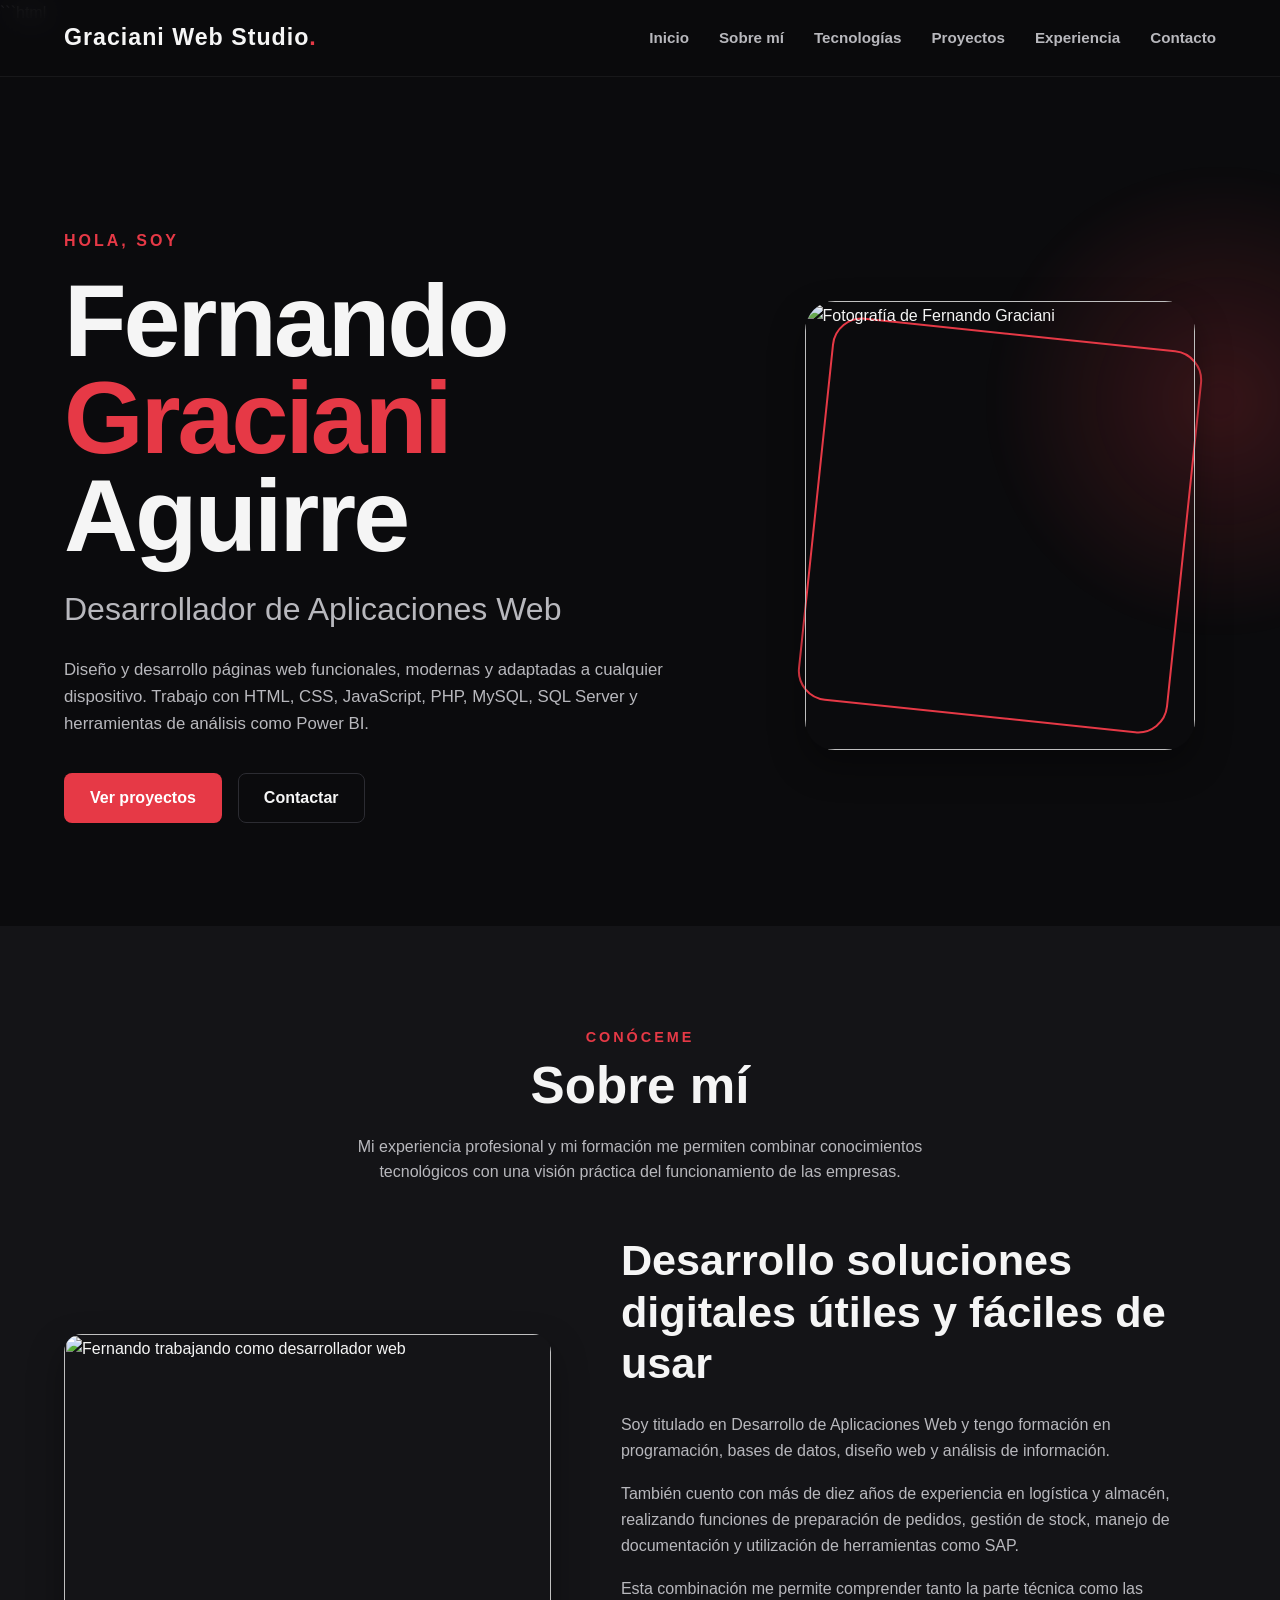
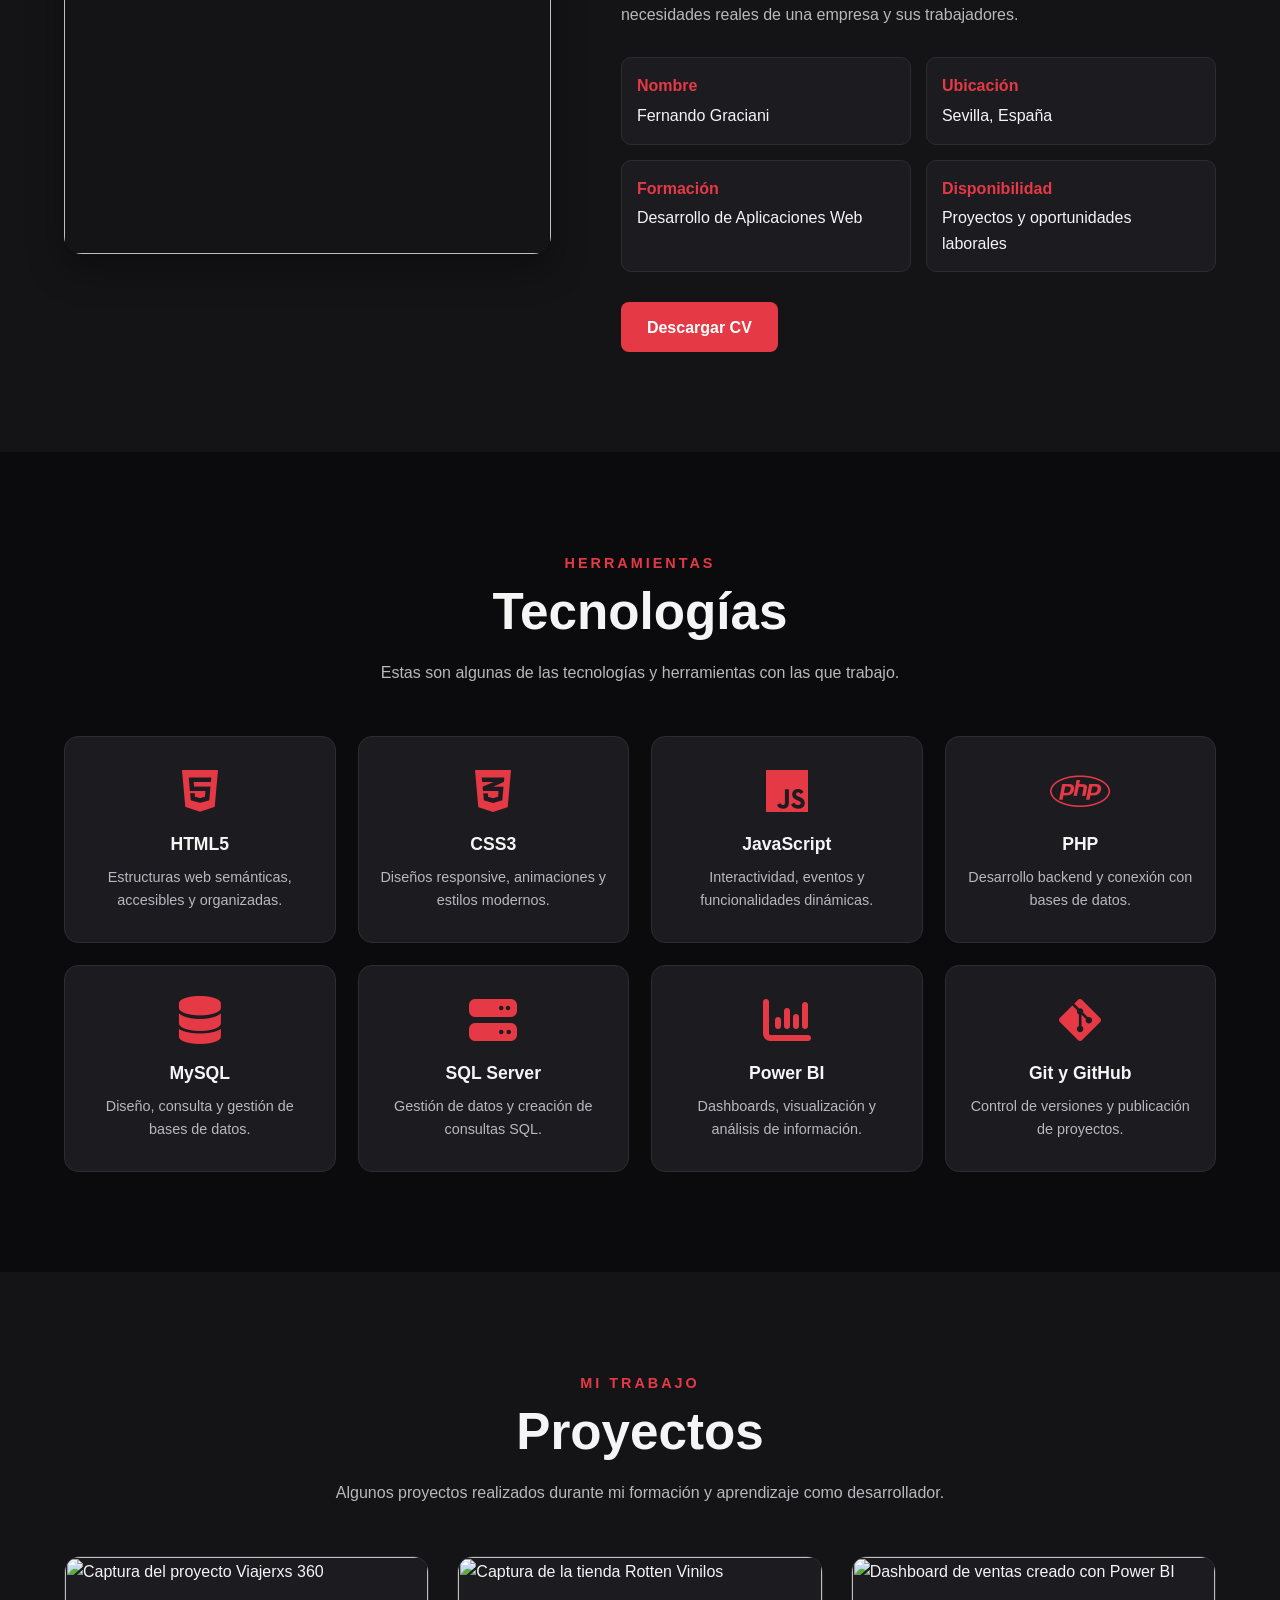
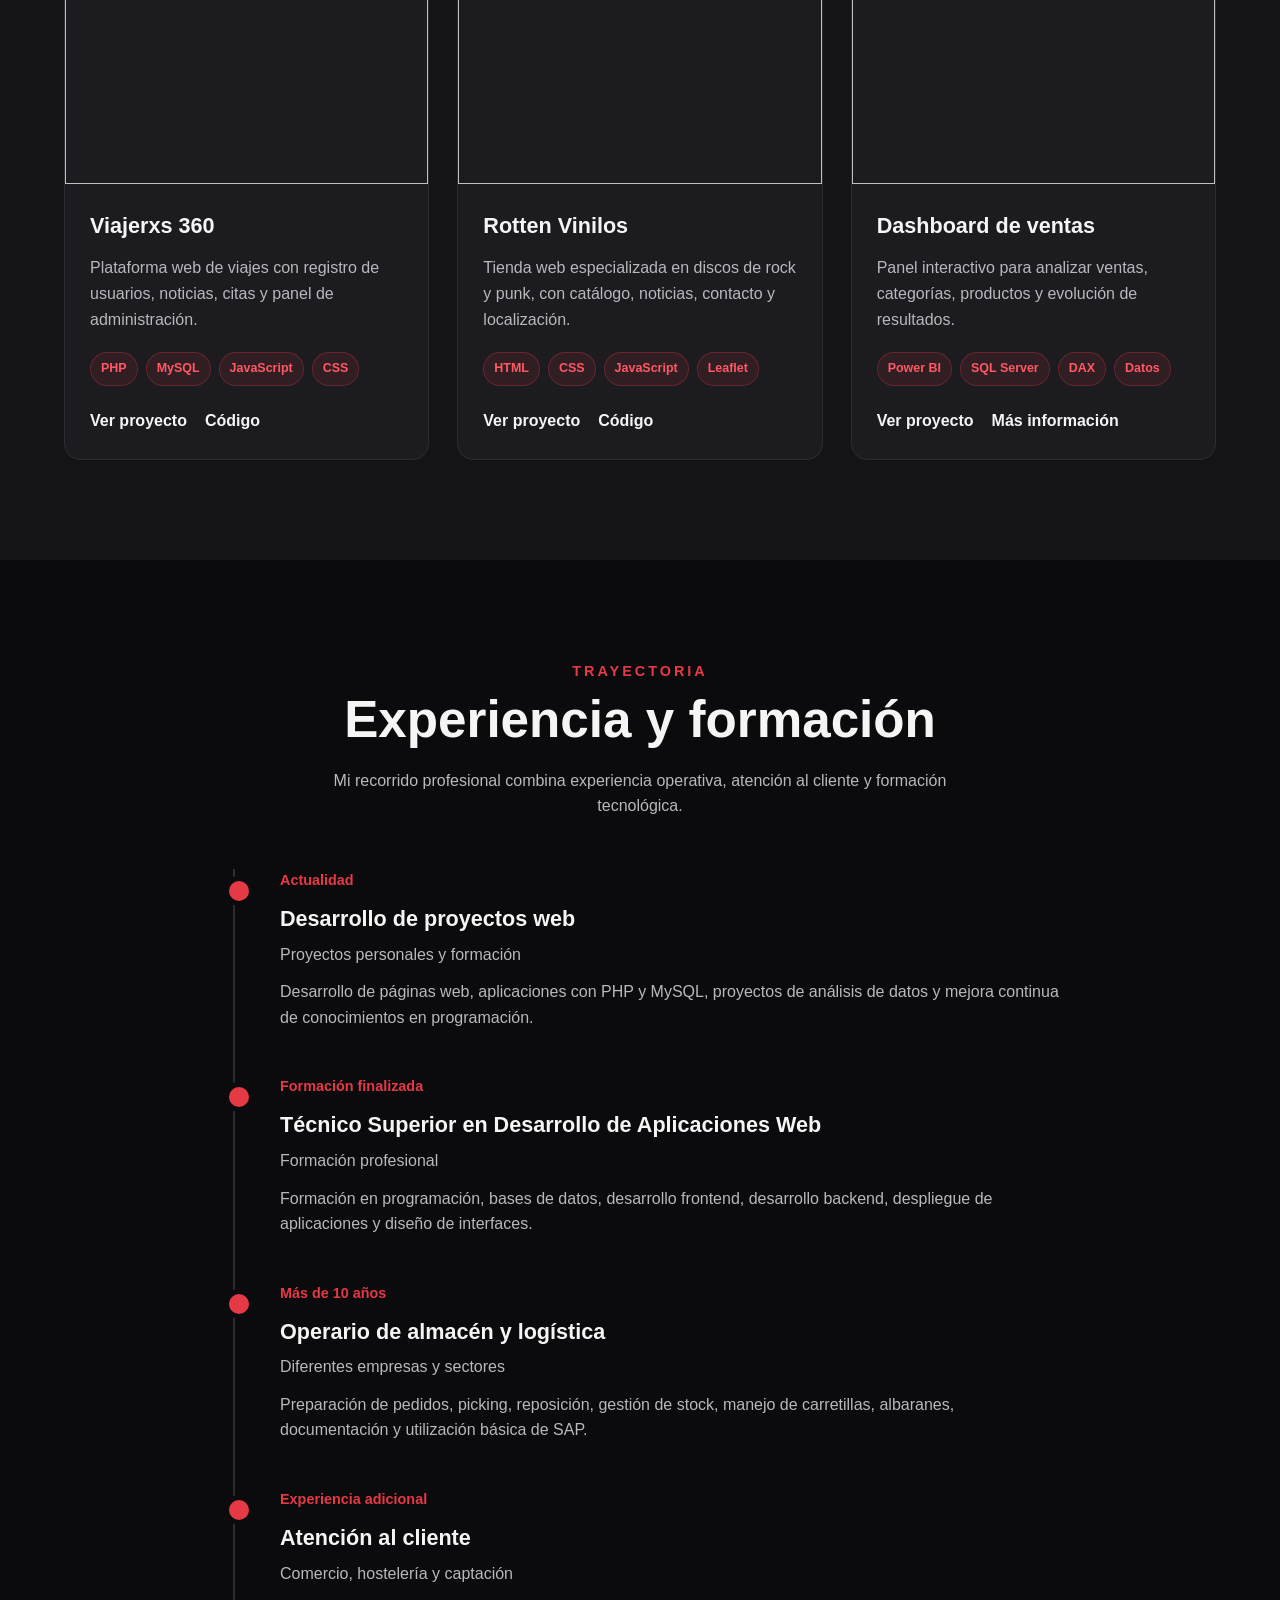
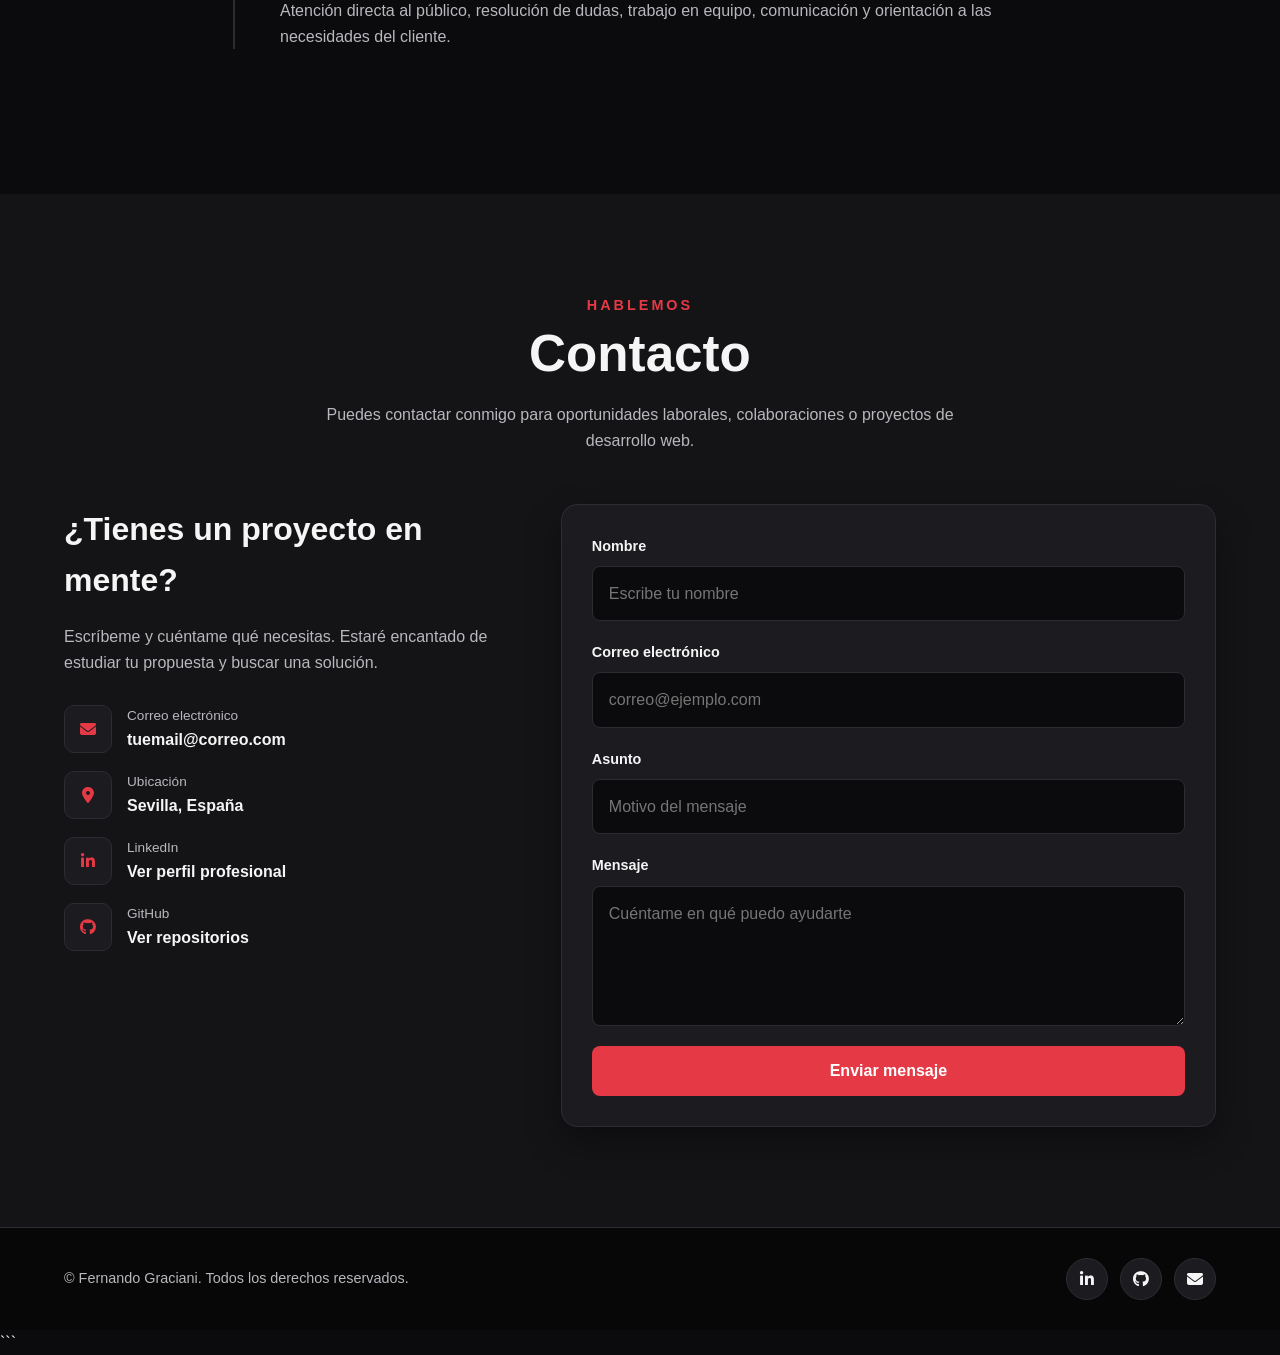
==== index.html @ 48acd0e7 "Primera versión de mi portfolio" ====
```html
<!DOCTYPE html>
<html lang="es">
<head>
    <meta charset="UTF-8">

    <meta
        name="viewport"
        content="width=device-width, initial-scale=1.0"
    >

    <meta
        name="description"
        content="Portfolio personal de Fernando Graciani, desarrollador de aplicaciones web."
    >

    <title>Fernando Graciani Aguirre | Desarrollador Web</title>

    <!-- Archivo CSS principal -->
    <link rel="stylesheet" href="css/estilos.css">
    <script src="js/main.js"></script>

    <!-- Iconos de Font Awesome -->
    <link
        rel="stylesheet"
        href="https://cdnjs.cloudflare.com/ajax/libs/font-awesome/6.5.2/css/all.min.css"
    >
</head>

<body>

    <!-- =========================
         CABECERA Y NAVEGACIÓN
    ========================== -->

    <header class="cabecera">
        <div class="contenedor navegacion">

            <a href="#inicio" class="logo">
                Graciani Web Studio<span>.</span>
            </a>

            <button
                class="boton-menu"
                id="boton-menu"
                type="button"
                aria-label="Abrir menú de navegación"
                aria-expanded="false"
            >
                <span></span>
                <span></span>
                <span></span>
            </button>

            <nav>
                <ul class="menu" id="menu">
                    <li>
                        <a href="#inicio">Inicio</a>
                    </li>

                    <li>
                        <a href="#sobre-mi">Sobre mí</a>
                    </li>

                    <li>
                        <a href="#tecnologias">Tecnologías</a>
                    </li>

                    <li>
                        <a href="#proyectos">Proyectos</a>
                    </li>

                    <li>
                        <a href="#experiencia">Experiencia</a>
                    </li>

                    <li>
                        <a href="#contacto">Contacto</a>
                    </li>
                </ul>
            </nav>

        </div>
    </header>


    <main>

        <!-- =========================
             SECCIÓN DE INICIO
        ========================== -->

        <section class="inicio" id="inicio">
            <div class="contenedor inicio-contenido">

                <div class="inicio-texto">

                    <span class="saludo">
                        Hola, soy
                    </span>

                    <h1>
                        Fernando
                        <span>Graciani</span>
                        Aguirre
                    </h1>

                    <h2>
                        Desarrollador de Aplicaciones Web
                    </h2>

                    <p>
                        Diseño y desarrollo páginas web funcionales,
                        modernas y adaptadas a cualquier dispositivo.
                        Trabajo con HTML, CSS, JavaScript, PHP, MySQL,
                        SQL Server y herramientas de análisis como Power BI.
                    </p>

                    <div class="botones-inicio">

                        <a
                            href="#proyectos"
                            class="boton boton-principal"
                        >
                            Ver proyectos
                        </a>

                        <a
                            href="#contacto"
                            class="boton boton-secundario"
                        >
                            Contactar
                        </a>

                    </div>
                </div>

                <div class="inicio-imagen">
                    <img
                        src="imagenes/fernando.jpg"
                        alt="Fotografía de Fernando Graciani"
                    >
                </div>

            </div>
        </section>


        <!-- =========================
             SECCIÓN SOBRE MÍ
        ========================== -->

        <section class="sobre-mi seccion" id="sobre-mi">
            <div class="contenedor">

                <div class="titulo-seccion">
                    <span>Conóceme</span>

                    <h2>Sobre mí</h2>

                    <p>
                        Mi experiencia profesional y mi formación me permiten
                        combinar conocimientos tecnológicos con una visión
                        práctica del funcionamiento de las empresas.
                    </p>
                </div>

                <div class="sobre-mi-contenido">

                    <div class="sobre-mi-imagen">
                        <img
                            src="imagenes/sobre-mi.jpg"
                            alt="Fernando trabajando como desarrollador web"
                        >
                    </div>

                    <div class="sobre-mi-texto">

                        <h3>
                            Desarrollo soluciones digitales útiles y fáciles de usar
                        </h3>

                        <p>
                            Soy titulado en Desarrollo de Aplicaciones Web y
                            tengo formación en programación, bases de datos,
                            diseño web y análisis de información.
                        </p>

                        <p>
                            También cuento con más de diez años de experiencia
                            en logística y almacén, realizando funciones de
                            preparación de pedidos, gestión de stock, manejo
                            de documentación y utilización de herramientas
                            como SAP.
                        </p>

                        <p>
                            Esta combinación me permite comprender tanto la
                            parte técnica como las necesidades reales de una
                            empresa y sus trabajadores.
                        </p>

                        <div class="datos-personales">

                            <div class="dato">
                                <strong>Nombre</strong>
                                <span>Fernando Graciani</span>
                            </div>

                            <div class="dato">
                                <strong>Ubicación</strong>
                                <span>Sevilla, España</span>
                            </div>

                            <div class="dato">
                                <strong>Formación</strong>
                                <span>Desarrollo de Aplicaciones Web</span>
                            </div>

                            <div class="dato">
                                <strong>Disponibilidad</strong>
                                <span>Proyectos y oportunidades laborales</span>
                            </div>

                        </div>

                        <a
                            href="documentos/cv-fernando.pdf"
                            class="boton boton-principal"
                            download
                        >
                            Descargar CV
                        </a>

                    </div>
                </div>

            </div>
        </section>


        <!-- =========================
             SECCIÓN TECNOLOGÍAS
        ========================== -->

        <section class="seccion" id="tecnologias">
            <div class="contenedor">

                <div class="titulo-seccion">
                    <span>Herramientas</span>

                    <h2>Tecnologías</h2>

                    <p>
                        Estas son algunas de las tecnologías y herramientas
                        con las que trabajo.
                    </p>
                </div>

                <div class="tecnologias-grid">

                    <article class="tecnologia">
                        <i class="fa-brands fa-html5"></i>

                        <h3>HTML5</h3>

                        <p>
                            Estructuras web semánticas, accesibles y organizadas.
                        </p>
                    </article>

                    <article class="tecnologia">
                        <i class="fa-brands fa-css3-alt"></i>

                        <h3>CSS3</h3>

                        <p>
                            Diseños responsive, animaciones y estilos modernos.
                        </p>
                    </article>

                    <article class="tecnologia">
                        <i class="fa-brands fa-js"></i>

                        <h3>JavaScript</h3>

                        <p>
                            Interactividad, eventos y funcionalidades dinámicas.
                        </p>
                    </article>

                    <article class="tecnologia">
                        <i class="fa-brands fa-php"></i>

                        <h3>PHP</h3>

                        <p>
                            Desarrollo backend y conexión con bases de datos.
                        </p>
                    </article>

                    <article class="tecnologia">
                        <i class="fa-solid fa-database"></i>

                        <h3>MySQL</h3>

                        <p>
                            Diseño, consulta y gestión de bases de datos.
                        </p>
                    </article>

                    <article class="tecnologia">
                        <i class="fa-solid fa-server"></i>

                        <h3>SQL Server</h3>

                        <p>
                            Gestión de datos y creación de consultas SQL.
                        </p>
                    </article>

                    <article class="tecnologia">
                        <i class="fa-solid fa-chart-column"></i>

                        <h3>Power BI</h3>

                        <p>
                            Dashboards, visualización y análisis de información.
                        </p>
                    </article>

                    <article class="tecnologia">
                        <i class="fa-brands fa-git-alt"></i>

                        <h3>Git y GitHub</h3>

                        <p>
                            Control de versiones y publicación de proyectos.
                        </p>
                    </article>

                </div>

            </div>
        </section>


        <!-- =========================
             SECCIÓN PROYECTOS
        ========================== -->

        <section class="proyectos seccion" id="proyectos">
            <div class="contenedor">

                <div class="titulo-seccion">
                    <span>Mi trabajo</span>

                    <h2>Proyectos</h2>

                    <p>
                        Algunos proyectos realizados durante mi formación
                        y aprendizaje como desarrollador.
                    </p>
                </div>

                <div class="proyectos-grid">

                    <!-- Proyecto 1 -->

                    <article class="proyecto">

                        <div class="proyecto-imagen">
                            <img
                                src="imagenes/viajerxs360.jpg"
                                alt="Captura del proyecto Viajerxs 360"
                            >
                        </div>

                        <div class="proyecto-contenido">

                            <h3>Viajerxs 360</h3>

                            <p>
                                Plataforma web de viajes con registro de usuarios,
                                noticias, citas y panel de administración.
                            </p>

                            <div class="etiquetas">
                                <span class="etiqueta">PHP</span>
                                <span class="etiqueta">MySQL</span>
                                <span class="etiqueta">JavaScript</span>
                                <span class="etiqueta">CSS</span>
                            </div>

                            <div class="enlaces-proyecto">

                                <a
                                    href="#"
                                    target="_blank"
                                    rel="noopener noreferrer"
                                >
                                    Ver proyecto
                                </a>

                                <a
                                    href="#"
                                    target="_blank"
                                    rel="noopener noreferrer"
                                >
                                    Código
                                </a>

                            </div>

                        </div>
                    </article>


                    <!-- Proyecto 2 -->

                    <article class="proyecto">

                        <div class="proyecto-imagen">
                            <img
                                src="imagenes/rotten-vinilos.jpg"
                                alt="Captura de la tienda Rotten Vinilos"
                            >
                        </div>

                        <div class="proyecto-contenido">

                            <h3>Rotten Vinilos</h3>

                            <p>
                                Tienda web especializada en discos de rock y punk,
                                con catálogo, noticias, contacto y localización.
                            </p>

                            <div class="etiquetas">
                                <span class="etiqueta">HTML</span>
                                <span class="etiqueta">CSS</span>
                                <span class="etiqueta">JavaScript</span>
                                <span class="etiqueta">Leaflet</span>
                            </div>

                            <div class="enlaces-proyecto">

                                <a
                                    href="#"
                                    target="_blank"
                                    rel="noopener noreferrer"
                                >
                                    Ver proyecto
                                </a>

                                <a
                                    href="#"
                                    target="_blank"
                                    rel="noopener noreferrer"
                                >
                                    Código
                                </a>

                            </div>

                        </div>
                    </article>


                    <!-- Proyecto 3 -->

                    <article class="proyecto">

                        <div class="proyecto-imagen">
                            <img
                                src="imagenes/dashboard-powerbi.jpg"
                                alt="Dashboard de ventas creado con Power BI"
                            >
                        </div>

                        <div class="proyecto-contenido">

                            <h3>Dashboard de ventas</h3>

                            <p>
                                Panel interactivo para analizar ventas,
                                categorías, productos y evolución de resultados.
                            </p>

                            <div class="etiquetas">
                                <span class="etiqueta">Power BI</span>
                                <span class="etiqueta">SQL Server</span>
                                <span class="etiqueta">DAX</span>
                                <span class="etiqueta">Datos</span>
                            </div>

                            <div class="enlaces-proyecto">

                                <a
                                    href="#"
                                    target="_blank"
                                    rel="noopener noreferrer"
                                >
                                    Ver proyecto
                                </a>

                                <a
                                    href="#"
                                    target="_blank"
                                    rel="noopener noreferrer"
                                >
                                    Más información
                                </a>

                            </div>

                        </div>
                    </article>

                </div>

            </div>
        </section>


        <!-- =========================
             SECCIÓN EXPERIENCIA
        ========================== -->

        <section class="seccion" id="experiencia">
            <div class="contenedor">

                <div class="titulo-seccion">
                    <span>Trayectoria</span>

                    <h2>Experiencia y formación</h2>

                    <p>
                        Mi recorrido profesional combina experiencia operativa,
                        atención al cliente y formación tecnológica.
                    </p>
                </div>

                <div class="linea-tiempo">

                    <article class="experiencia-item">

                        <span class="fecha">
                            Actualidad
                        </span>

                        <h3>
                            Desarrollo de proyectos web
                        </h3>

                        <h4>
                            Proyectos personales y formación
                        </h4>

                        <p>
                            Desarrollo de páginas web, aplicaciones con PHP y
                            MySQL, proyectos de análisis de datos y mejora
                            continua de conocimientos en programación.
                        </p>

                    </article>

                    <article class="experiencia-item">

                        <span class="fecha">
                            Formación finalizada
                        </span>

                        <h3>
                            Técnico Superior en Desarrollo de Aplicaciones Web
                        </h3>

                        <h4>
                            Formación profesional
                        </h4>

                        <p>
                            Formación en programación, bases de datos,
                            desarrollo frontend, desarrollo backend,
                            despliegue de aplicaciones y diseño de interfaces.
                        </p>

                    </article>

                    <article class="experiencia-item">

                        <span class="fecha">
                            Más de 10 años
                        </span>

                        <h3>
                            Operario de almacén y logística
                        </h3>

                        <h4>
                            Diferentes empresas y sectores
                        </h4>

                        <p>
                            Preparación de pedidos, picking, reposición,
                            gestión de stock, manejo de carretillas,
                            albaranes, documentación y utilización básica de SAP.
                        </p>

                    </article>

                    <article class="experiencia-item">

                        <span class="fecha">
                            Experiencia adicional
                        </span>

                        <h3>
                            Atención al cliente
                        </h3>

                        <h4>
                            Comercio, hostelería y captación
                        </h4>

                        <p>
                            Atención directa al público, resolución de dudas,
                            trabajo en equipo, comunicación y orientación
                            a las necesidades del cliente.
                        </p>

                    </article>

                </div>

            </div>
        </section>


        <!-- =========================
             SECCIÓN CONTACTO
        ========================== -->

        <section class="contacto seccion" id="contacto">
            <div class="contenedor">

                <div class="titulo-seccion">
                    <span>Hablemos</span>

                    <h2>Contacto</h2>

                    <p>
                        Puedes contactar conmigo para oportunidades laborales,
                        colaboraciones o proyectos de desarrollo web.
                    </p>
                </div>

                <div class="contacto-contenido">

                    <div class="contacto-info">

                        <h3>
                            ¿Tienes un proyecto en mente?
                        </h3>

                        <p>
                            Escríbeme y cuéntame qué necesitas. Estaré encantado
                            de estudiar tu propuesta y buscar una solución.
                        </p>

                        <div class="contacto-lista">

                            <div class="contacto-item">

                                <div class="contacto-icono">
                                    <i class="fa-solid fa-envelope"></i>
                                </div>

                                <div>
                                    <span>Correo electrónico</span>

                                    <a href="mailto:tuemail@correo.com">
                                        tuemail@correo.com
                                    </a>
                                </div>

                            </div>

                            <div class="contacto-item">

                                <div class="contacto-icono">
                                    <i class="fa-solid fa-location-dot"></i>
                                </div>

                                <div>
                                    <span>Ubicación</span>
                                    <strong>Sevilla, España</strong>
                                </div>

                            </div>

                            <div class="contacto-item">

                                <div class="contacto-icono">
                                    <i class="fa-brands fa-linkedin-in"></i>
                                </div>

                                <div>
                                    <span>LinkedIn</span>

                                    <a
                                        href="#"
                                        target="_blank"
                                        rel="noopener noreferrer"
                                    >
                                        Ver perfil profesional
                                    </a>
                                </div>

                            </div>

                            <div class="contacto-item">

                                <div class="contacto-icono">
                                    <i class="fa-brands fa-github"></i>
                                </div>

                                <div>
                                    <span>GitHub</span>

                                    <a
                                        href="#"
                                        target="_blank"
                                        rel="noopener noreferrer"
                                    >
                                        Ver repositorios
                                    </a>
                                </div>

                            </div>

                        </div>
                    </div>


                    <!--
                        Este formulario todavía no envía los mensajes.
                        Más adelante puede conectarse con Formspree,
                        EmailJS o un archivo PHP.
                    -->

                    <form class="formulario" id="formulario-contacto">

                        <div class="grupo-formulario">

                            <label for="nombre">
                                Nombre
                            </label>

                            <input
                                type="text"
                                id="nombre"
                                name="nombre"
                                placeholder="Escribe tu nombre"
                                required
                            >

                        </div>

                        <div class="grupo-formulario">

                            <label for="email">
                                Correo electrónico
                            </label>

                            <input
                                type="email"
                                id="email"
                                name="email"
                                placeholder="correo@ejemplo.com"
                                required
                            >

                        </div>

                        <div class="grupo-formulario">

                            <label for="asunto">
                                Asunto
                            </label>

                            <input
                                type="text"
                                id="asunto"
                                name="asunto"
                                placeholder="Motivo del mensaje"
                                required
                            >

                        </div>

                        <div class="grupo-formulario">

                            <label for="mensaje">
                                Mensaje
                            </label>

                            <textarea
                                id="mensaje"
                                name="mensaje"
                                placeholder="Cuéntame en qué puedo ayudarte"
                                required
                            ></textarea>

                        </div>

                        <button
                            type="submit"
                            class="boton boton-principal"
                        >
                            Enviar mensaje
                        </button>

                    </form>

                </div>

            </div>
        </section>

    </main>


    <!-- =========================
         PIE DE PÁGINA
    ========================== -->

    <footer class="pie">
        <div class="contenedor pie-contenido">

            <p>
                © <span id="anio"></span> Fernando Graciani.
                Todos los derechos reservados.
            </p>

            <div class="redes-sociales">

                <a
                    href="#"
                    target="_blank"
                    rel="noopener noreferrer"
                    aria-label="LinkedIn"
                >
                    <i class="fa-brands fa-linkedin-in"></i>
                </a>

                <a
                    href="#"
                    target="_blank"
                    rel="noopener noreferrer"
                    aria-label="GitHub"
                >
                    <i class="fa-brands fa-github"></i>
                </a>

                <a
                    href="mailto:tuemail@correo.com"
                    aria-label="Correo electrónico"
                >
                    <i class="fa-solid fa-envelope"></i>
                </a>

            </div>

        </div>
    </footer>


    <!-- Archivo JavaScript -->
    <script src="js/main.js"></script>

</body>
</html>
```
---- css/estilos.css ----
/* =========================
   VARIABLES Y CONFIGURACIÓN
========================= */

:root {
    --color-fondo: #0b0b0d;
    --color-fondo-secundario: #141417;
    --color-tarjeta: #1b1b20;
    --color-rojo: #e63946;
    --color-rojo-claro: #ff5964;
    --color-texto: #f5f5f5;
    --color-texto-secundario: #b8b8bd;
    --color-borde: #2c2c32;
    --sombra: 0 15px 35px rgba(0, 0, 0, 0.35);
    --transicion: 0.3s ease;
    --ancho-maximo: 1200px;
}

* {
    margin: 0;
    padding: 0;
    box-sizing: border-box;
}

html {
    scroll-behavior: smooth;
}

body {
    font-family: Arial, Helvetica, sans-serif;
    background-color: var(--color-fondo);
    color: var(--color-texto);
    line-height: 1.6;
    overflow-x: hidden;
}

img {
    max-width: 100%;
    display: block;
}

a {
    color: inherit;
    text-decoration: none;
}

ul {
    list-style: none;
}

button,
input,
textarea {
    font: inherit;
}

.contenedor {
    width: min(90%, var(--ancho-maximo));
    margin: 0 auto;
}

.seccion {
    padding: 100px 0;
}

.titulo-seccion {
    margin-bottom: 50px;
    text-align: center;
}

.titulo-seccion span {
    display: block;
    margin-bottom: 8px;
    color: var(--color-rojo);
    font-size: 0.9rem;
    font-weight: 700;
    letter-spacing: 3px;
    text-transform: uppercase;
}

.titulo-seccion h2 {
    font-size: clamp(2rem, 5vw, 3.2rem);
    line-height: 1.15;
}

.titulo-seccion p {
    max-width: 650px;
    margin: 18px auto 0;
    color: var(--color-texto-secundario);
}

/* =========================
   CABECERA Y NAVEGACIÓN
========================= */

.cabecera {
    position: fixed;
    top: 0;
    left: 0;
    z-index: 1000;
    width: 100%;
    background: rgba(11, 11, 13, 0.88);
    border-bottom: 1px solid rgba(255, 255, 255, 0.06);
    backdrop-filter: blur(12px);
}

.navegacion {
    display: flex;
    align-items: center;
    justify-content: space-between;
    min-height: 76px;
}

.logo {
    font-size: 1.45rem;
    font-weight: 800;
    letter-spacing: 1px;
}

.logo span {
    color: var(--color-rojo);
}

.menu {
    display: flex;
    align-items: center;
    gap: 30px;
}

.menu a {
    position: relative;
    color: var(--color-texto-secundario);
    font-size: 0.95rem;
    font-weight: 600;
    transition: color var(--transicion);
}

.menu a::after {
    content: "";
    position: absolute;
    right: 0;
    bottom: -8px;
    width: 0;
    height: 2px;
    background-color: var(--color-rojo);
    transition: width var(--transicion);
}

.menu a:hover {
    color: var(--color-texto);
}

.menu a:hover::after {
    left: 0;
    right: auto;
    width: 100%;
}

.boton-menu {
    display: none;
    padding: 8px;
    color: var(--color-texto);
    background: transparent;
    border: 0;
    cursor: pointer;
}

.boton-menu span {
    display: block;
    width: 28px;
    height: 2px;
    margin: 6px 0;
    background-color: currentColor;
    transition: var(--transicion);
}

/* =========================
   SECCIÓN PRINCIPAL
========================= */

.inicio {
    position: relative;
    display: flex;
    align-items: center;
    min-height: 100vh;
    padding-top: 100px;
    overflow: hidden;
}

.inicio::before {
    content: "";
    position: absolute;
    top: 15%;
    right: -180px;
    width: 480px;
    height: 480px;
    background: radial-gradient(
        circle,
        rgba(230, 57, 70, 0.2),
        transparent 68%
    );
    filter: blur(10px);
}

.inicio-contenido {
    position: relative;
    z-index: 2;
    display: grid;
    grid-template-columns: 1.2fr 0.8fr;
    align-items: center;
    gap: 70px;
}

.inicio-texto .saludo {
    display: inline-block;
    margin-bottom: 18px;
    color: var(--color-rojo);
    font-weight: 700;
    letter-spacing: 3px;
    text-transform: uppercase;
}

.inicio-texto h1 {
    max-width: 800px;
    margin-bottom: 20px;
    font-size: clamp(3rem, 8vw, 6.5rem);
    line-height: 0.95;
    letter-spacing: -3px;
}

.inicio-texto h1 span {
    color: var(--color-rojo);
}

.inicio-texto h2 {
    margin-bottom: 22px;
    color: var(--color-texto-secundario);
    font-size: clamp(1.25rem, 3vw, 2rem);
    font-weight: 500;
}

.inicio-texto p {
    max-width: 650px;
    margin-bottom: 35px;
    color: var(--color-texto-secundario);
    font-size: 1.05rem;
}

.botones-inicio {
    display: flex;
    flex-wrap: wrap;
    gap: 16px;
}

.boton {
    display: inline-flex;
    align-items: center;
    justify-content: center;
    min-height: 50px;
    padding: 0 25px;
    border: 1px solid transparent;
    border-radius: 8px;
    font-weight: 700;
    transition:
        transform var(--transicion),
        background-color var(--transicion),
        color var(--transicion),
        border-color var(--transicion);
}

.boton:hover {
    transform: translateY(-3px);
}

.boton-principal {
    color: white;
    background-color: var(--color-rojo);
}

.boton-principal:hover {
    background-color: var(--color-rojo-claro);
}

.boton-secundario {
    color: var(--color-texto);
    background-color: transparent;
    border-color: var(--color-borde);
}

.boton-secundario:hover {
    border-color: var(--color-rojo);
    color: var(--color-rojo);
}

.inicio-imagen {
    position: relative;
    display: flex;
    align-items: center;
    justify-content: center;
}

.inicio-imagen::before {
    content: "";
    position: absolute;
    width: 85%;
    height: 85%;
    border: 2px solid var(--color-rojo);
    border-radius: 30px;
    transform: rotate(6deg);
}

.inicio-imagen img {
    position: relative;
    z-index: 2;
    width: 100%;
    max-width: 390px;
    aspect-ratio: 1 / 1.15;
    object-fit: cover;
    border-radius: 30px;
    filter: grayscale(25%);
    box-shadow: var(--sombra);
}

/* =========================
   SOBRE MÍ
========================= */

.sobre-mi {
    background-color: var(--color-fondo-secundario);
}

.sobre-mi-contenido {
    display: grid;
    grid-template-columns: 0.9fr 1.1fr;
    align-items: center;
    gap: 70px;
}

.sobre-mi-imagen img {
    width: 100%;
    max-height: 520px;
    object-fit: cover;
    border-radius: 18px;
    box-shadow: var(--sombra);
}

.sobre-mi-texto h3 {
    margin-bottom: 22px;
    font-size: clamp(1.8rem, 4vw, 2.7rem);
    line-height: 1.2;
}

.sobre-mi-texto p {
    margin-bottom: 18px;
    color: var(--color-texto-secundario);
}

.datos-personales {
    display: grid;
    grid-template-columns: repeat(2, 1fr);
    gap: 15px;
    margin: 30px 0;
}

.dato {
    padding: 15px;
    background-color: var(--color-tarjeta);
    border: 1px solid var(--color-borde);
    border-radius: 10px;
}

.dato strong {
    display: block;
    margin-bottom: 4px;
    color: var(--color-rojo);
}

/* =========================
   TECNOLOGÍAS
========================= */

.tecnologias-grid {
    display: grid;
    grid-template-columns: repeat(4, 1fr);
    gap: 22px;
}

.tecnologia {
    padding: 30px 20px;
    text-align: center;
    background-color: var(--color-tarjeta);
    border: 1px solid var(--color-borde);
    border-radius: 14px;
    transition:
        transform var(--transicion),
        border-color var(--transicion),
        box-shadow var(--transicion);
}

.tecnologia:hover {
    transform: translateY(-8px);
    border-color: var(--color-rojo);
    box-shadow: var(--sombra);
}

.tecnologia i,
.tecnologia .icono {
    display: block;
    margin-bottom: 15px;
    color: var(--color-rojo);
    font-size: 3rem;
}

.tecnologia h3 {
    margin-bottom: 8px;
    font-size: 1.1rem;
}

.tecnologia p {
    color: var(--color-texto-secundario);
    font-size: 0.9rem;
}

/* =========================
   PROYECTOS
========================= */

.proyectos {
    background-color: var(--color-fondo-secundario);
}

.proyectos-grid {
    display: grid;
    grid-template-columns: repeat(3, 1fr);
    gap: 28px;
}

.proyecto {
    overflow: hidden;
    background-color: var(--color-tarjeta);
    border: 1px solid var(--color-borde);
    border-radius: 16px;
    transition:
        transform var(--transicion),
        border-color var(--transicion);
}

.proyecto:hover {
    transform: translateY(-8px);
    border-color: var(--color-rojo);
}

.proyecto-imagen {
    position: relative;
    overflow: hidden;
    aspect-ratio: 16 / 10;
}

.proyecto-imagen img {
    width: 100%;
    height: 100%;
    object-fit: cover;
    transition: transform 0.5s ease;
}

.proyecto:hover .proyecto-imagen img {
    transform: scale(1.07);
}

.proyecto-contenido {
    padding: 25px;
}

.proyecto-contenido h3 {
    margin-bottom: 12px;
    font-size: 1.35rem;
}

.proyecto-contenido p {
    margin-bottom: 20px;
    color: var(--color-texto-secundario);
}

.etiquetas {
    display: flex;
    flex-wrap: wrap;
    gap: 8px;
    margin-bottom: 22px;
}

.etiqueta {
    padding: 6px 10px;
    color: var(--color-rojo-claro);
    background-color: rgba(230, 57, 70, 0.1);
    border: 1px solid rgba(230, 57, 70, 0.3);
    border-radius: 999px;
    font-size: 0.78rem;
    font-weight: 700;
}

.enlaces-proyecto {
    display: flex;
    gap: 18px;
}

.enlaces-proyecto a {
    color: var(--color-texto);
    font-weight: 700;
    transition: color var(--transicion);
}

.enlaces-proyecto a:hover {
    color: var(--color-rojo);
}

/* =========================
   EXPERIENCIA
========================= */

.linea-tiempo {
    position: relative;
    max-width: 850px;
    margin: 0 auto;
}

.linea-tiempo::before {
    content: "";
    position: absolute;
    top: 0;
    bottom: 0;
    left: 18px;
    width: 2px;
    background-color: var(--color-borde);
}

.experiencia-item {
    position: relative;
    padding-left: 65px;
    margin-bottom: 45px;
}

.experiencia-item::before {
    content: "";
    position: absolute;
    top: 7px;
    left: 9px;
    width: 20px;
    height: 20px;
    background-color: var(--color-rojo);
    border: 5px solid var(--color-fondo);
    border-radius: 50%;
}

.experiencia-item .fecha {
    display: inline-block;
    margin-bottom: 10px;
    color: var(--color-rojo);
    font-size: 0.9rem;
    font-weight: 700;
}

.experiencia-item h3 {
    margin-bottom: 5px;
    font-size: 1.35rem;
}

.experiencia-item h4 {
    margin-bottom: 12px;
    color: var(--color-texto-secundario);
    font-weight: 500;
}

.experiencia-item p {
    color: var(--color-texto-secundario);
}

/* =========================
   CONTACTO
========================= */

.contacto {
    background-color: var(--color-fondo-secundario);
}

.contacto-contenido {
    display: grid;
    grid-template-columns: 0.8fr 1.2fr;
    gap: 60px;
}

.contacto-info h3 {
    margin-bottom: 18px;
    font-size: 2rem;
}

.contacto-info > p {
    margin-bottom: 30px;
    color: var(--color-texto-secundario);
}

.contacto-lista {
    display: grid;
    gap: 18px;
}

.contacto-item {
    display: flex;
    align-items: center;
    gap: 15px;
}

.contacto-icono {
    display: flex;
    align-items: center;
    justify-content: center;
    width: 48px;
    height: 48px;
    flex-shrink: 0;
    color: var(--color-rojo);
    background-color: var(--color-tarjeta);
    border: 1px solid var(--color-borde);
    border-radius: 10px;
}

.contacto-item span {
    display: block;
    color: var(--color-texto-secundario);
    font-size: 0.85rem;
}

.contacto-item a,
.contacto-item strong {
    font-weight: 700;
}

.formulario {
    display: grid;
    gap: 20px;
    padding: 30px;
    background-color: var(--color-tarjeta);
    border: 1px solid var(--color-borde);
    border-radius: 16px;
    box-shadow: var(--sombra);
}

.grupo-formulario {
    display: grid;
    gap: 8px;
}

.grupo-formulario label {
    font-size: 0.9rem;
    font-weight: 700;
}

.grupo-formulario input,
.grupo-formulario textarea {
    width: 100%;
    padding: 14px 16px;
    color: var(--color-texto);
    background-color: var(--color-fondo);
    border: 1px solid var(--color-borde);
    border-radius: 8px;
    outline: none;
    transition:
        border-color var(--transicion),
        box-shadow var(--transicion);
}

.grupo-formulario input:focus,
.grupo-formulario textarea:focus {
    border-color: var(--color-rojo);
    box-shadow: 0 0 0 3px rgba(230, 57, 70, 0.12);
}

.grupo-formulario textarea {
    min-height: 140px;
    resize: vertical;
}

/* =========================
   PIE DE PÁGINA
========================= */

.pie {
    padding: 30px 0;
    background-color: #070708;
    border-top: 1px solid var(--color-borde);
}

.pie-contenido {
    display: flex;
    align-items: center;
    justify-content: space-between;
    gap: 25px;
}

.pie p {
    color: var(--color-texto-secundario);
    font-size: 0.9rem;
}

.redes-sociales {
    display: flex;
    gap: 12px;
}

.redes-sociales a {
    display: flex;
    align-items: center;
    justify-content: center;
    width: 42px;
    height: 42px;
    background-color: var(--color-tarjeta);
    border: 1px solid var(--color-borde);
    border-radius: 50%;
    transition:
        color var(--transicion),
        border-color var(--transicion),
        transform var(--transicion);
}

.redes-sociales a:hover {
    color: var(--color-rojo);
    border-color: var(--color-rojo);
    transform: translateY(-4px);
}

/* =========================
   ANIMACIONES
========================= */

@keyframes aparecer {
    from {
        opacity: 0;
        transform: translateY(25px);
    }

    to {
        opacity: 1;
        transform: translateY(0);
    }
}

.inicio-texto {
    animation: aparecer 0.8s ease forwards;
}

.inicio-imagen {
    animation: aparecer 0.8s 0.2s ease both;
}

/* =========================
   DISEÑO RESPONSIVE
========================= */

@media (max-width: 992px) {
    .inicio-contenido,
    .sobre-mi-contenido,
    .contacto-contenido {
        grid-template-columns: 1fr;
    }

    .inicio {
        padding-bottom: 80px;
    }

    .inicio-texto {
        text-align: center;
    }

    .inicio-texto p {
        margin-right: auto;
        margin-left: auto;
    }

    .botones-inicio {
        justify-content: center;
    }

    .inicio-imagen {
        max-width: 450px;
        margin: 20px auto 0;
    }

    .sobre-mi-imagen {
        max-width: 600px;
        margin: 0 auto;
    }

    .tecnologias-grid {
        grid-template-columns: repeat(2, 1fr);
    }

    .proyectos-grid {
        grid-template-columns: repeat(2, 1fr);
    }
}

@media (max-width: 768px) {
    .seccion {
        padding: 75px 0;
    }

    .boton-menu {
        display: block;
    }

    .menu {
        position: absolute;
        top: 76px;
        left: 0;
        display: none;
        flex-direction: column;
        align-items: flex-start;
        width: 100%;
        padding: 25px 5%;
        background-color: var(--color-fondo-secundario);
        border-bottom: 1px solid var(--color-borde);
    }

    .menu.activo {
        display: flex;
    }

    .menu a {
        width: 100%;
        padding: 8px 0;
    }

    .inicio-texto h1 {
        letter-spacing: -2px;
    }

    .datos-personales {
        grid-template-columns: 1fr;
    }

    .proyectos-grid {
        grid-template-columns: 1fr;
    }

    .pie-contenido {
        flex-direction: column;
        text-align: center;
    }
}

@media (max-width: 520px) {
    .contenedor {
        width: min(92%, var(--ancho-maximo));
    }

    .tecnologias-grid {
        grid-template-columns: 1fr;
    }

    .botones-inicio {
        flex-direction: column;
    }

    .boton {
        width: 100%;
    }

    .formulario {
        padding: 22px 18px;
    }

    .experiencia-item {
        padding-left: 52px;
    }
}


.menu a.enlace-activo {
    color: var(--color-rojo);
}

.menu a.enlace-activo::after {
    width: 100%;
}

.mensaje-formulario {
    padding: 12px 15px;
    border-radius: 8px;
    font-size: 0.9rem;
    font-weight: 600;
}

.mensaje-formulario.correcto {
    color: #9be9a8;
    background-color: rgba(46, 160, 67, 0.12);
    border: 1px solid rgba(46, 160, 67, 0.4);
}

.mensaje-formulario.error {
    color: #ff8c95;
    background-color: rgba(230, 57, 70, 0.12);
    border: 1px solid rgba(230, 57, 70, 0.4);
}
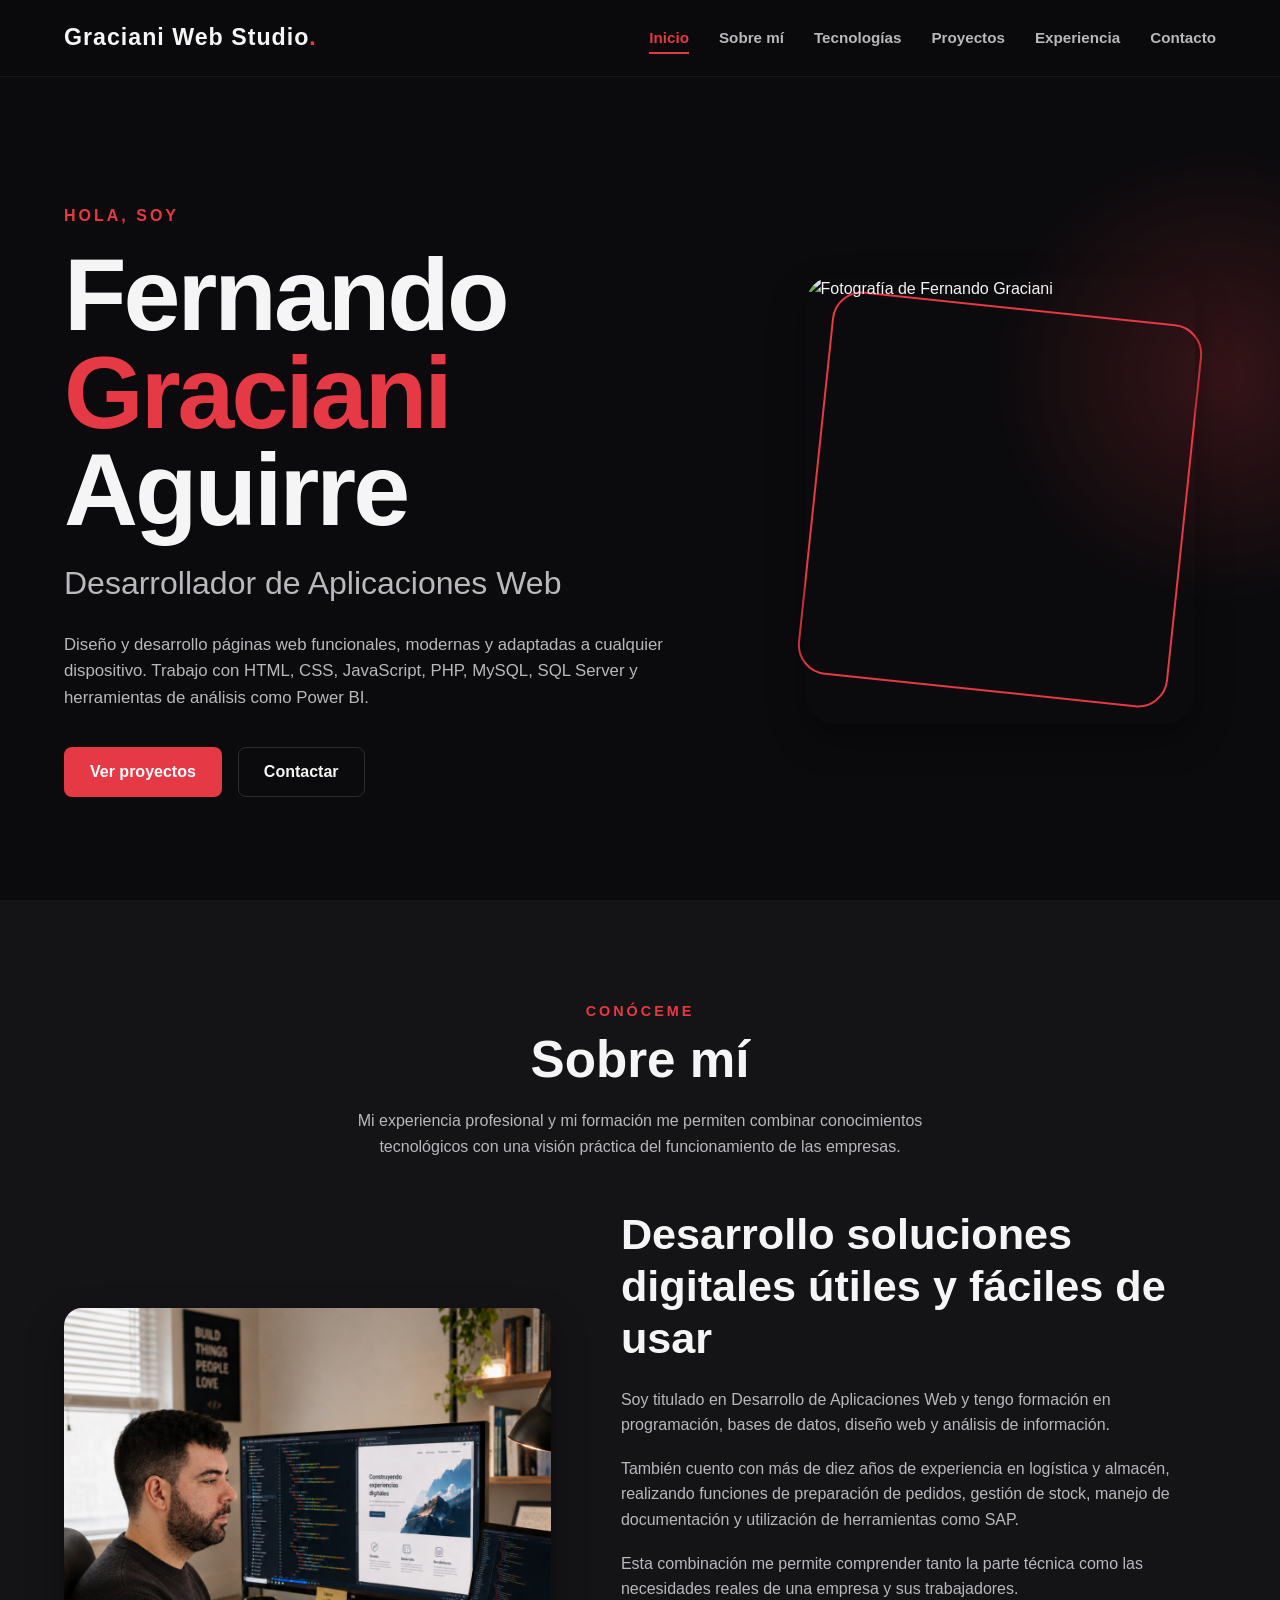
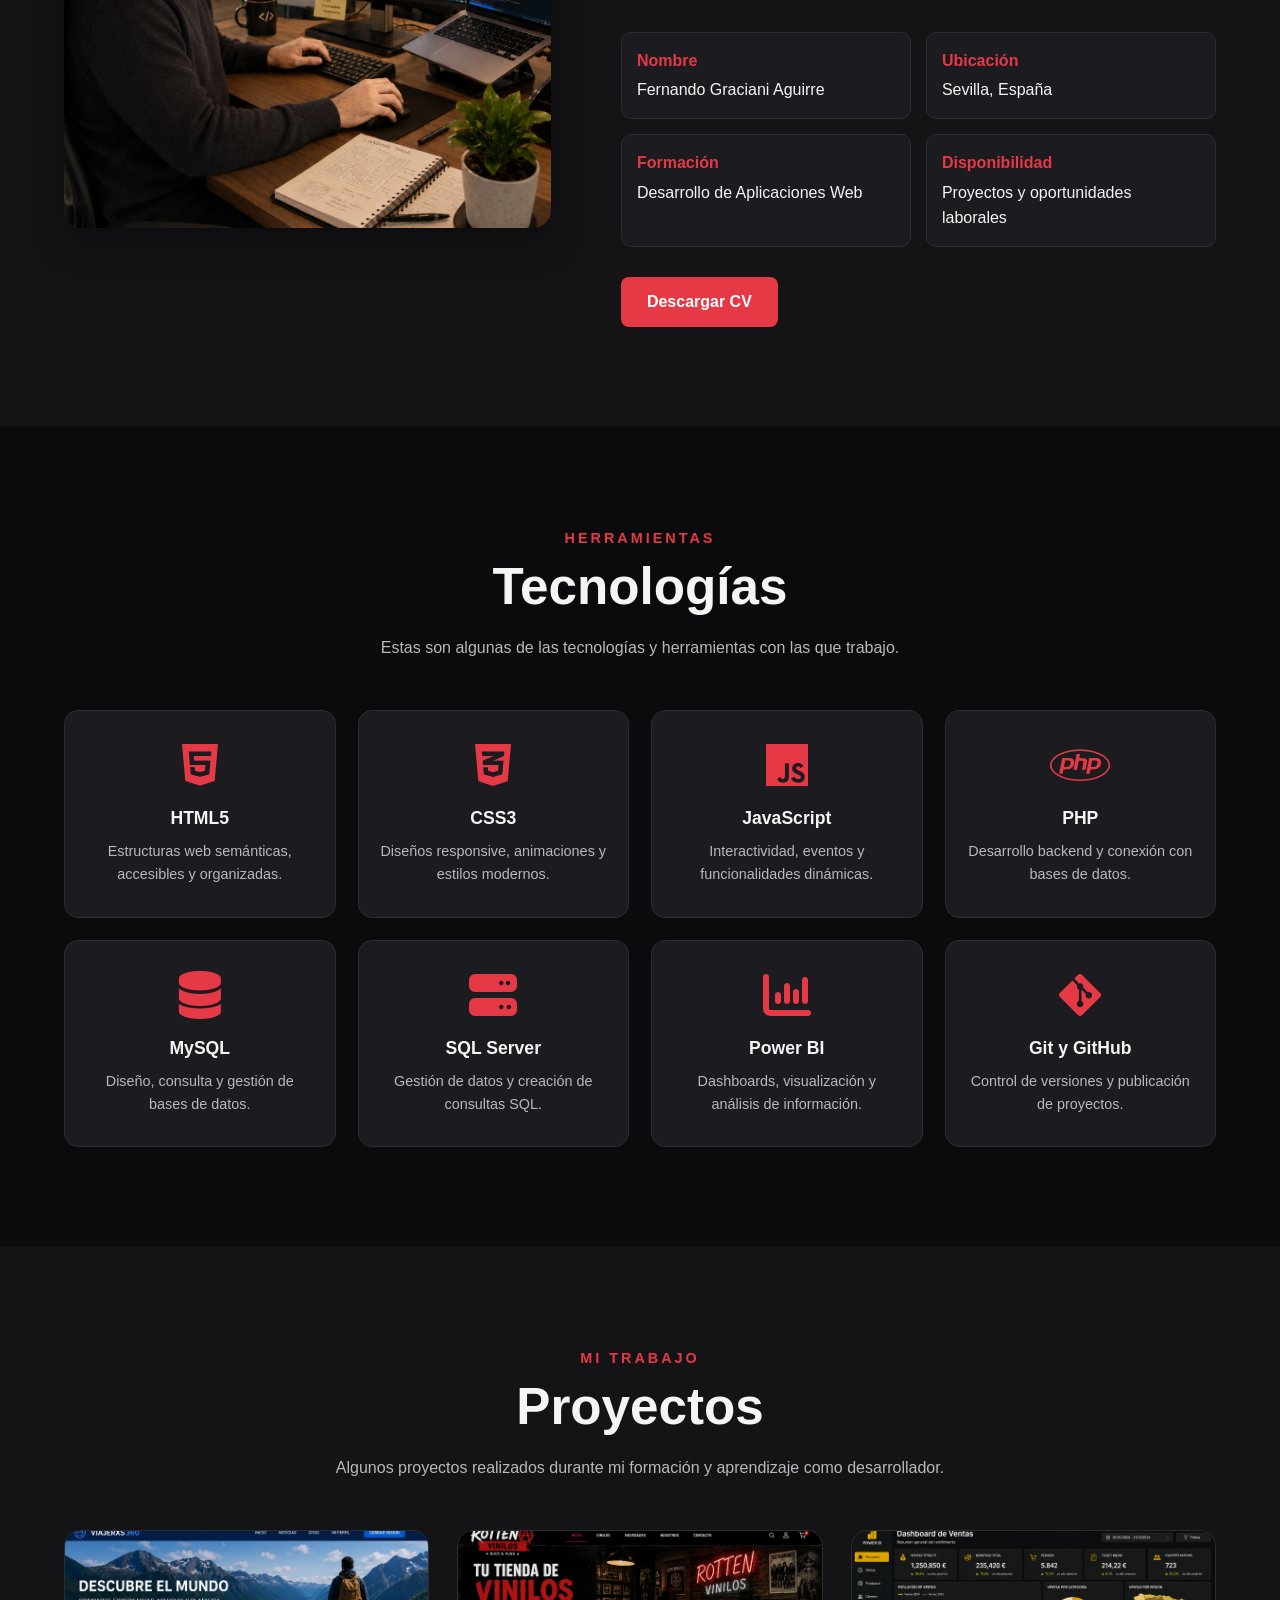
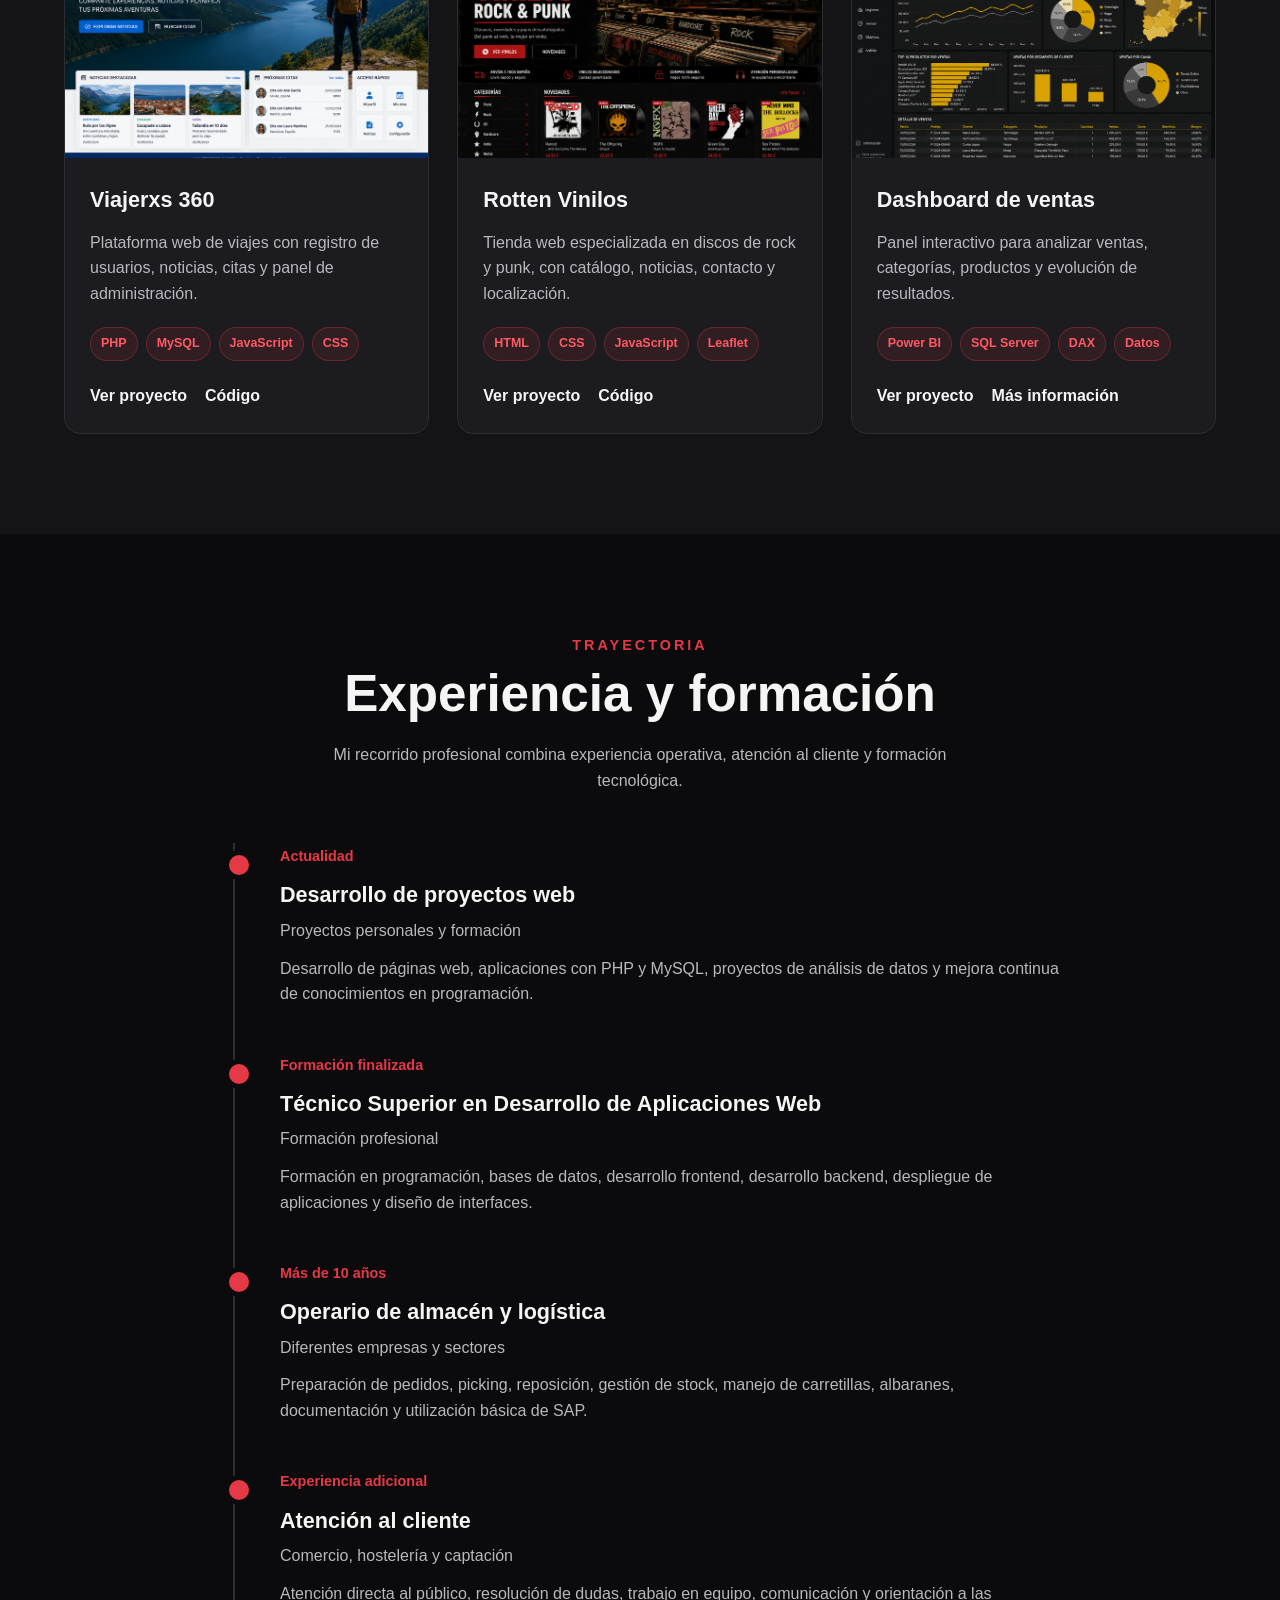
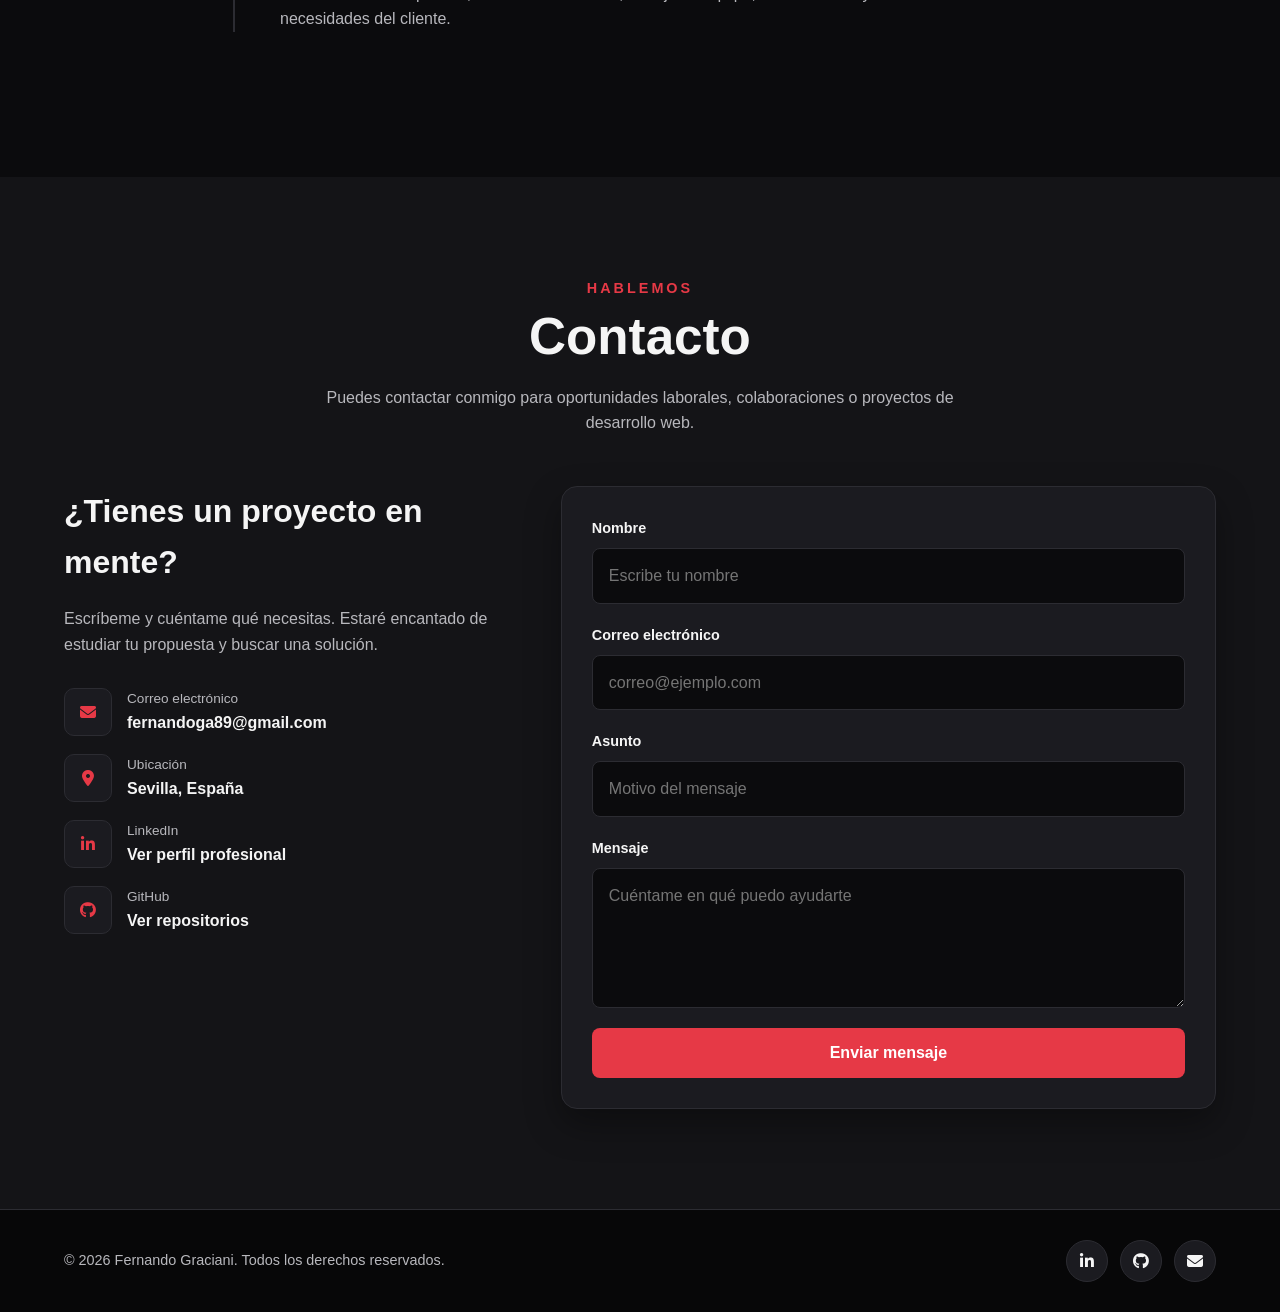
==== commit dd4288bf: "segunda prueba de porfolio" ====
--- a/index.html
+++ b/index.html
@@ -1,4 +1,4 @@
-```html
+
 <!DOCTYPE html>
 <html lang="es">
 <head>
@@ -18,8 +18,7 @@
 
     <!-- Archivo CSS principal -->
     <link rel="stylesheet" href="css/estilos.css">
-    <script src="js/main.js"></script>
-
+    
     <!-- Iconos de Font Awesome -->
     <link
         rel="stylesheet"
@@ -169,7 +168,7 @@
 
                     <div class="sobre-mi-imagen">
                         <img
-                            src="imagenes/sobre-mi.jpg"
+                            src="imagenes/trabajando.png"
                             alt="Fernando trabajando como desarrollador web"
                         >
                     </div>
@@ -204,7 +203,7 @@
 
                             <div class="dato">
                                 <strong>Nombre</strong>
-                                <span>Fernando Graciani</span>
+                                <span>Fernando Graciani Aguirre</span>
                             </div>
 
                             <div class="dato">
@@ -371,7 +370,7 @@
 
                         <div class="proyecto-imagen">
                             <img
-                                src="imagenes/viajerxs360.jpg"
+                                src="imagenes/viajerxs360.png"
                                 alt="Captura del proyecto Viajerxs 360"
                             >
                         </div>
@@ -422,7 +421,7 @@
 
                         <div class="proyecto-imagen">
                             <img
-                                src="imagenes/rotten-vinilos.jpg"
+                                src="imagenes/rotten-vinilos.png"
                                 alt="Captura de la tienda Rotten Vinilos"
                             >
                         </div>
@@ -473,7 +472,7 @@
 
                         <div class="proyecto-imagen">
                             <img
-                                src="imagenes/dashboard-powerbi.jpg"
+                                src="imagenes/dashboard-powerbi.png"
                                 alt="Dashboard de ventas creado con Power BI"
                             >
                         </div>
@@ -680,7 +679,7 @@
                                     <span>Correo electrónico</span>
 
                                     <a href="mailto:tuemail@correo.com">
-                                        tuemail@correo.com
+                                        fernandoga89@gmail.com
                                     </a>
                                 </div>
 
@@ -709,7 +708,7 @@
                                     <span>LinkedIn</span>
 
                                     <a
-                                        href="#"
+                                        href="https://www.linkedin.com/in/fernando-graciani-aguirre-aa68b71b0/"
                                         target="_blank"
                                         rel="noopener noreferrer"
                                     >
@@ -729,7 +728,7 @@
                                     <span>GitHub</span>
 
                                     <a
-                                        href="#"
+                                        href="https://github.com/repos"
                                         target="_blank"
                                         rel="noopener noreferrer"
                                     >
@@ -846,7 +845,7 @@
             <div class="redes-sociales">
 
                 <a
-                    href="#"
+                    href="https://www.linkedin.com"
                     target="_blank"
                     rel="noopener noreferrer"
                     aria-label="LinkedIn"
@@ -855,7 +854,7 @@
                 </a>
 
                 <a
-                    href="#"
+                    href="https://www.github.com"
                     target="_blank"
                     rel="noopener noreferrer"
                     aria-label="GitHub"
@@ -864,7 +863,7 @@
                 </a>
 
                 <a
-                    href="mailto:tuemail@correo.com"
+                    href="https://www.gmail.com"
                     aria-label="Correo electrónico"
                 >
                     <i class="fa-solid fa-envelope"></i>
@@ -881,4 +880,4 @@
 
 </body>
 </html>
-```
+
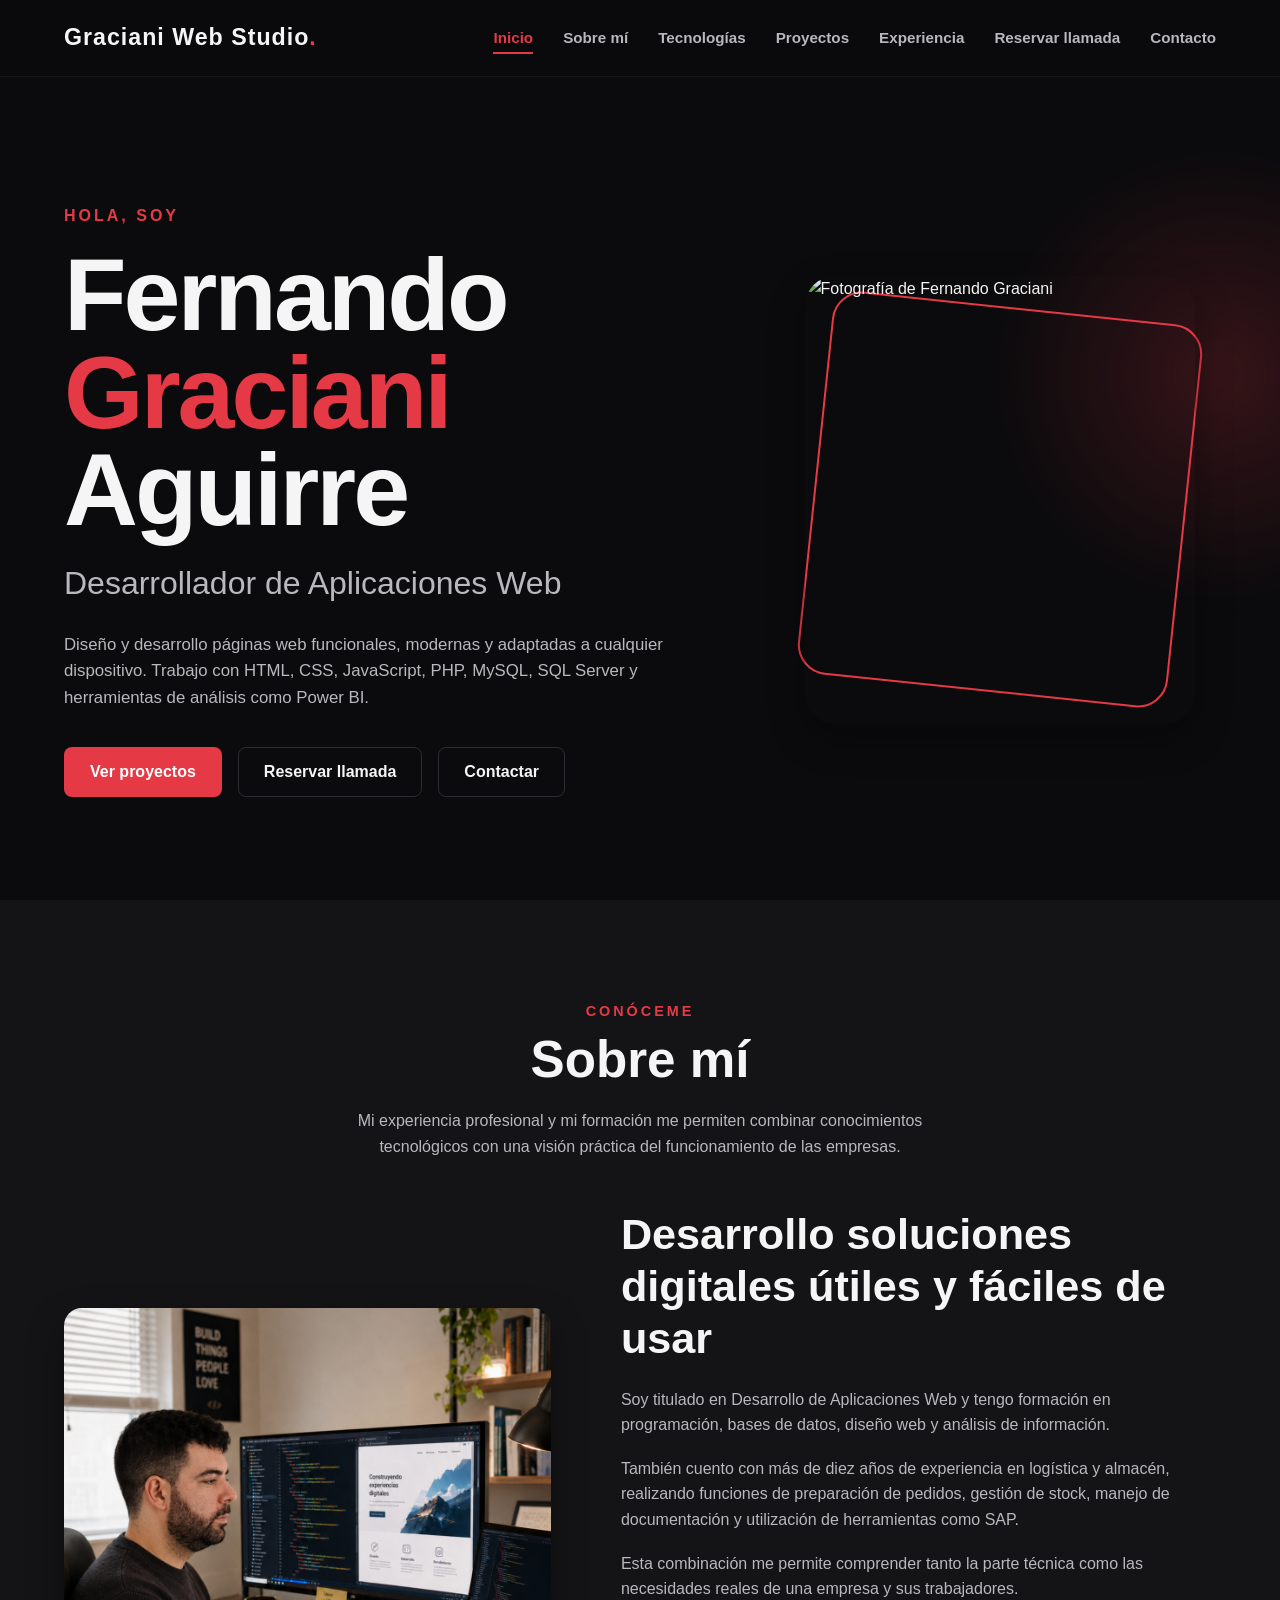
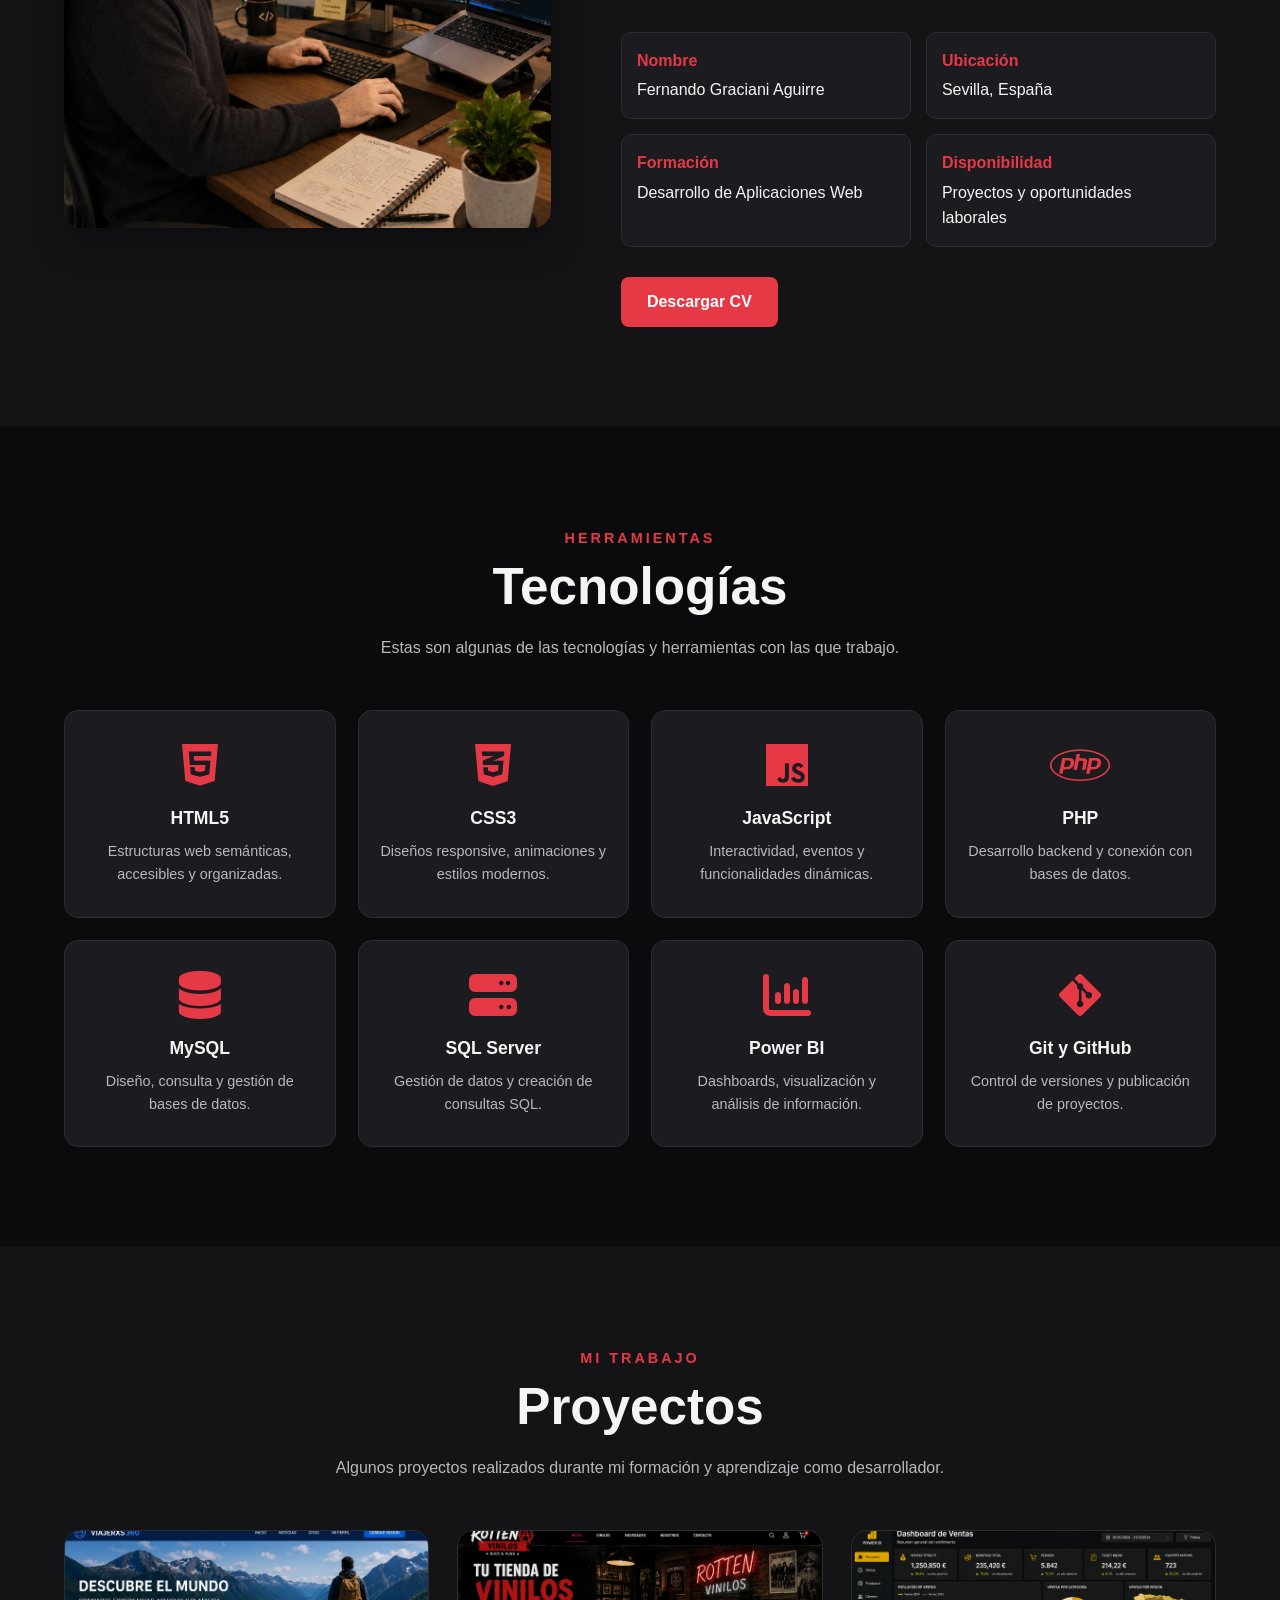
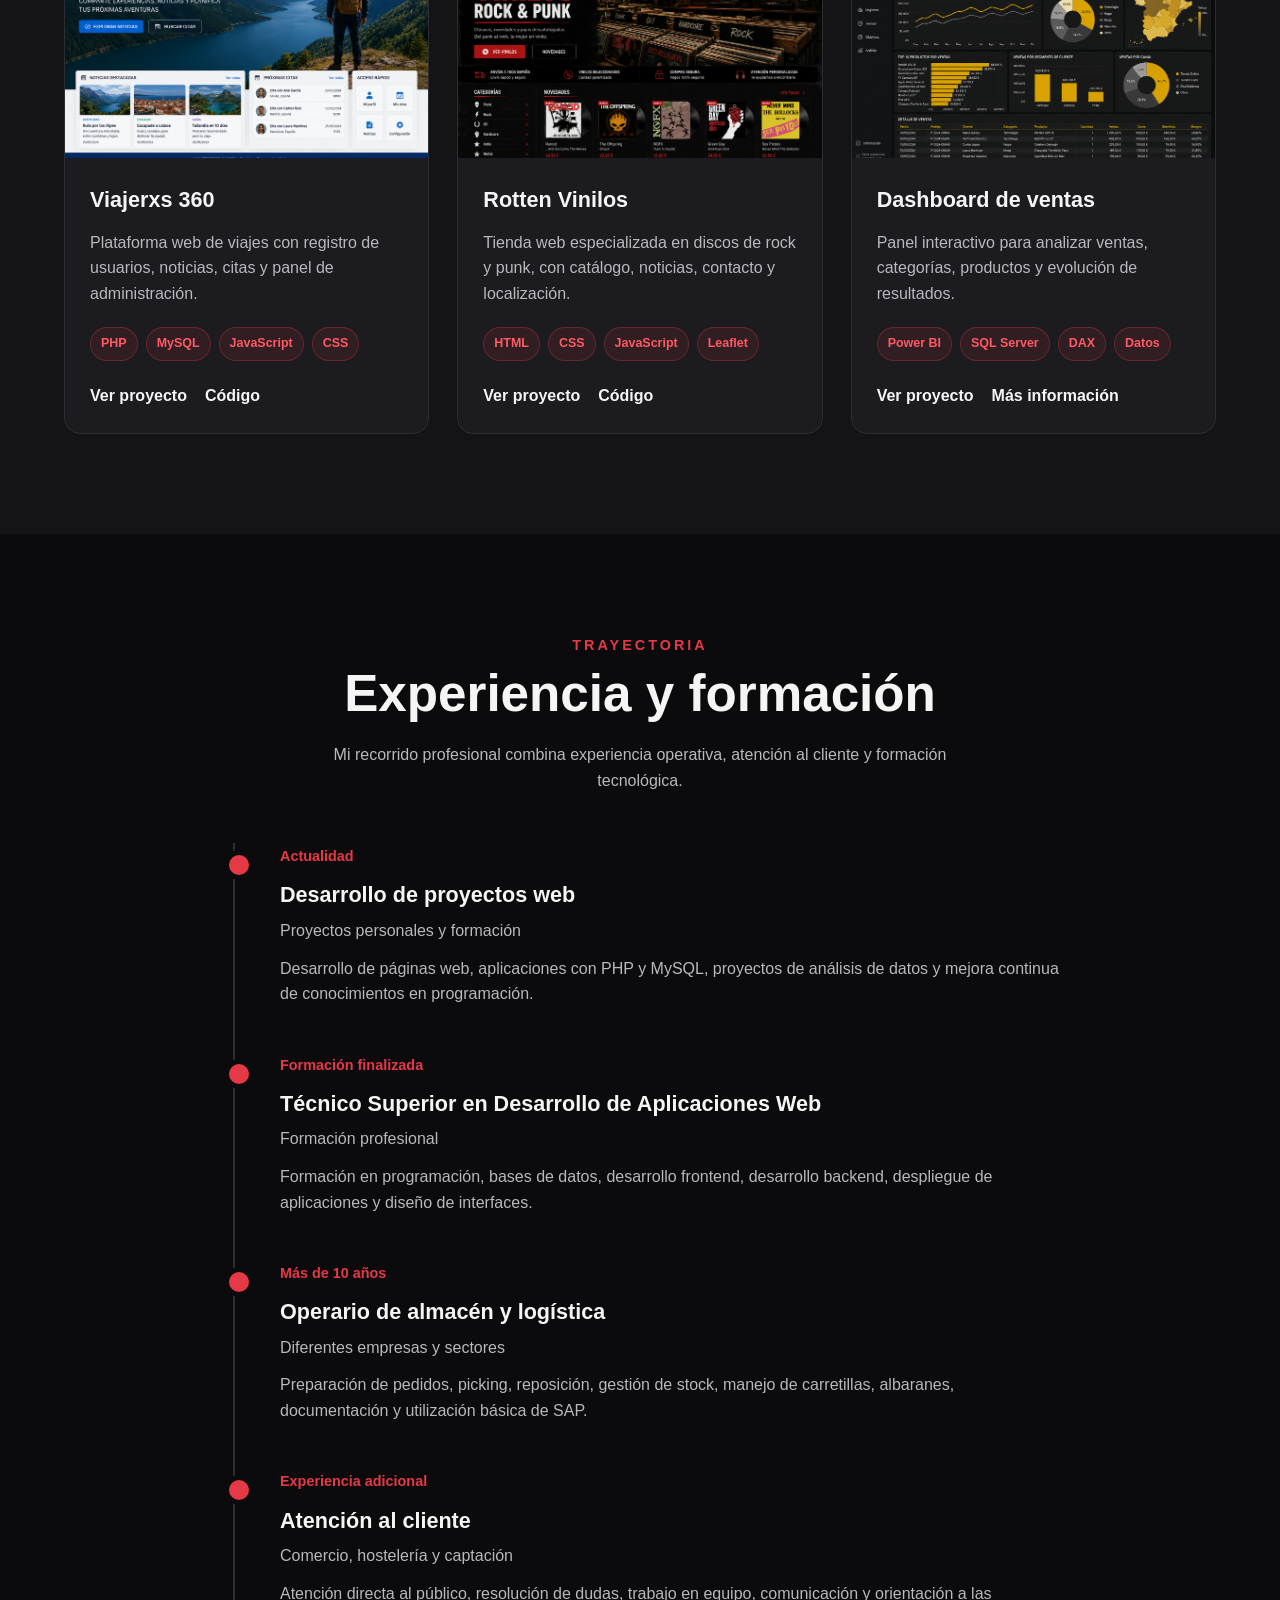
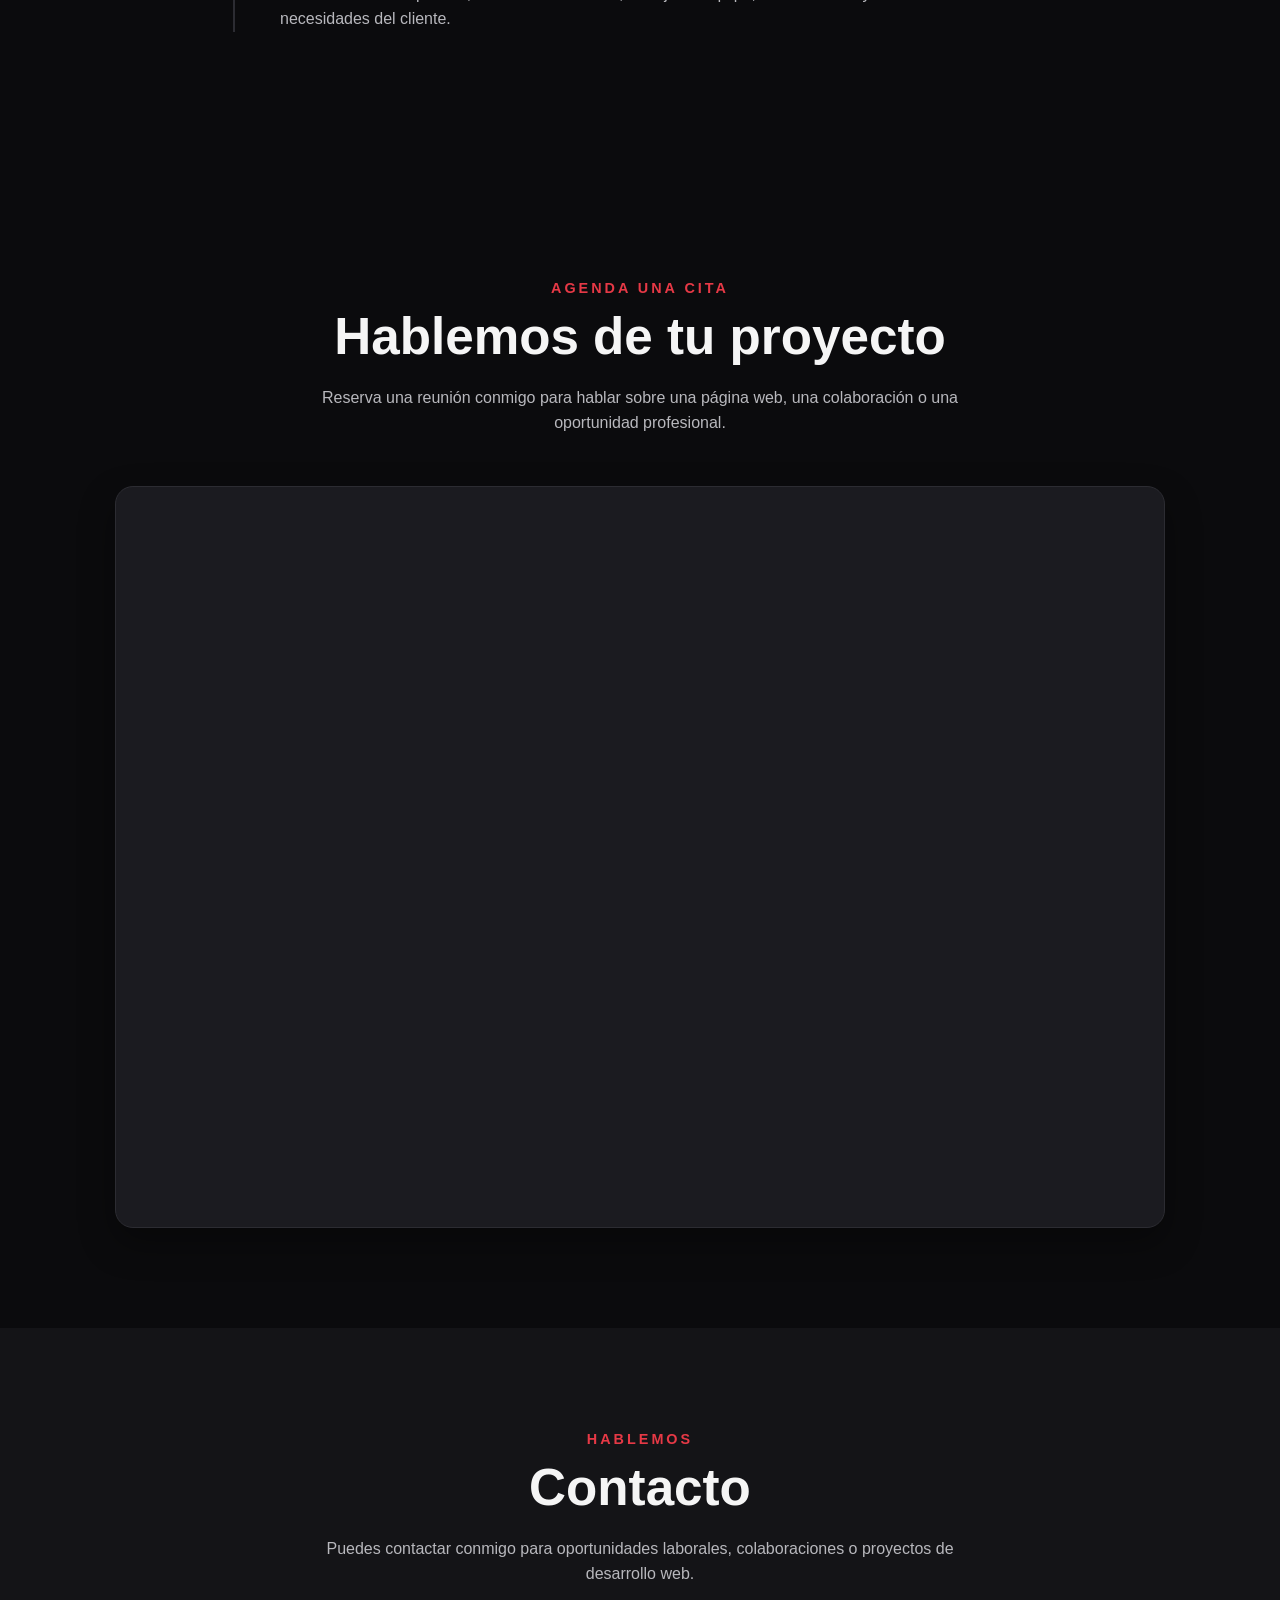
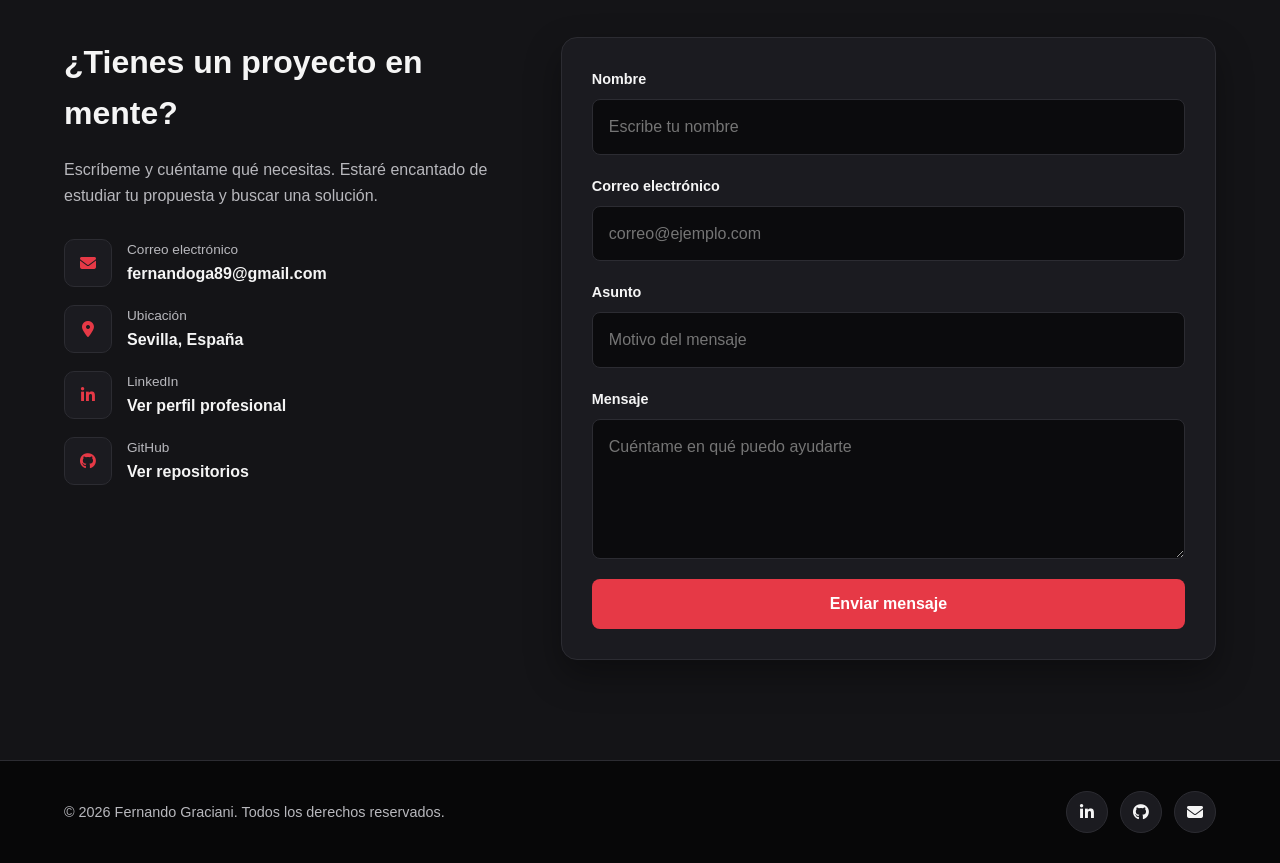
==== commit 5cc5ef12: "Calendly Añadido Calendly" ====
--- a/index.html
+++ b/index.html
@@ -74,6 +74,10 @@
                     </li>
 
                     <li>
+                    <a href="#reservar">Reservar llamada</a>
+                    </li>
+
+                    <li>
                         <a href="#contacto">Contacto</a>
                     </li>
                 </ul>
@@ -117,21 +121,19 @@
 
                     <div class="botones-inicio">
 
-                        <a
-                            href="#proyectos"
-                            class="boton boton-principal"
-                        >
-                            Ver proyectos
-                        </a>
-
-                        <a
-                            href="#contacto"
-                            class="boton boton-secundario"
-                        >
-                            Contactar
-                        </a>
-
-                    </div>
+                    <a href="#proyectos" class="boton boton-principal">
+                        Ver proyectos
+                    </a>
+
+                    <a href="#reservar" class="boton boton-secundario">
+                        Reservar llamada
+                    </a>
+
+                    <a href="#contacto" class="boton boton-secundario">
+                        Contactar
+                    </a>
+
+</div>
                 </div>
 
                 <div class="inicio-imagen">
@@ -635,6 +637,37 @@
             </div>
         </section>
 
+
+        <!-- =========================
+        RESERVAR UNA REUNIÓN
+        ========================== -->
+
+        <section class="reservar seccion" id="reservar">
+            <div class="contenedor">
+
+                <div class="titulo-seccion">
+                    <span>Agenda una cita</span>
+
+                    <h2>Hablemos de tu proyecto</h2>
+
+                    <p>
+                        Reserva una reunión conmigo para hablar sobre una página web,
+                        una colaboración o una oportunidad profesional.
+                    </p>
+                </div>
+
+                <div class="calendly-contenedor">
+
+                    <div
+                        class="calendly-inline-widget"
+                        data-url="https://calendly.com/graciani-web-studio/30min"
+                        style="min-width: 320px; height: 700px;"
+                    ></div>
+
+                </div>
+
+            </div>
+        </section>
 
         <!-- =========================
              SECCIÓN CONTACTO
@@ -875,6 +908,16 @@
     </footer>
 
 
+    <!-- JavaScript de Calendly -->
+    <script
+        src="https://assets.calendly.com/assets/external/widget.js"
+        type="text/javascript"
+        async
+    ></script>
+
+
+
+
     <!-- Archivo JavaScript -->
     <script src="js/main.js"></script>
 
--- a/css/estilos.css
+++ b/css/estilos.css
@@ -898,4 +898,44 @@
     color: #ff8c95;
     background-color: rgba(230, 57, 70, 0.12);
     border: 1px solid rgba(230, 57, 70, 0.4);
+}
+
+/* =========================
+   CALENDLY
+========================= */
+
+.reservar {
+    position: relative;
+    background-color: var(--color-fondo);
+}
+
+.calendly-contenedor {
+    max-width: 1050px;
+    margin: 0 auto;
+    padding: 20px;
+    overflow: hidden;
+    background-color: var(--color-tarjeta);
+    border: 1px solid var(--color-borde);
+    border-radius: 18px;
+    box-shadow: var(--sombra);
+}
+
+.calendly-inline-widget {
+    width: 100%;
+    min-width: 320px;
+    height: 700px;
+    overflow: hidden;
+    border-radius: 12px;
+}
+
+@media (max-width: 768px) {
+    .calendly-contenedor {
+        padding: 8px;
+        border-radius: 12px;
+    }
+
+    .calendly-inline-widget {
+        min-width: 100%;
+        height: 760px;
+    }
 }
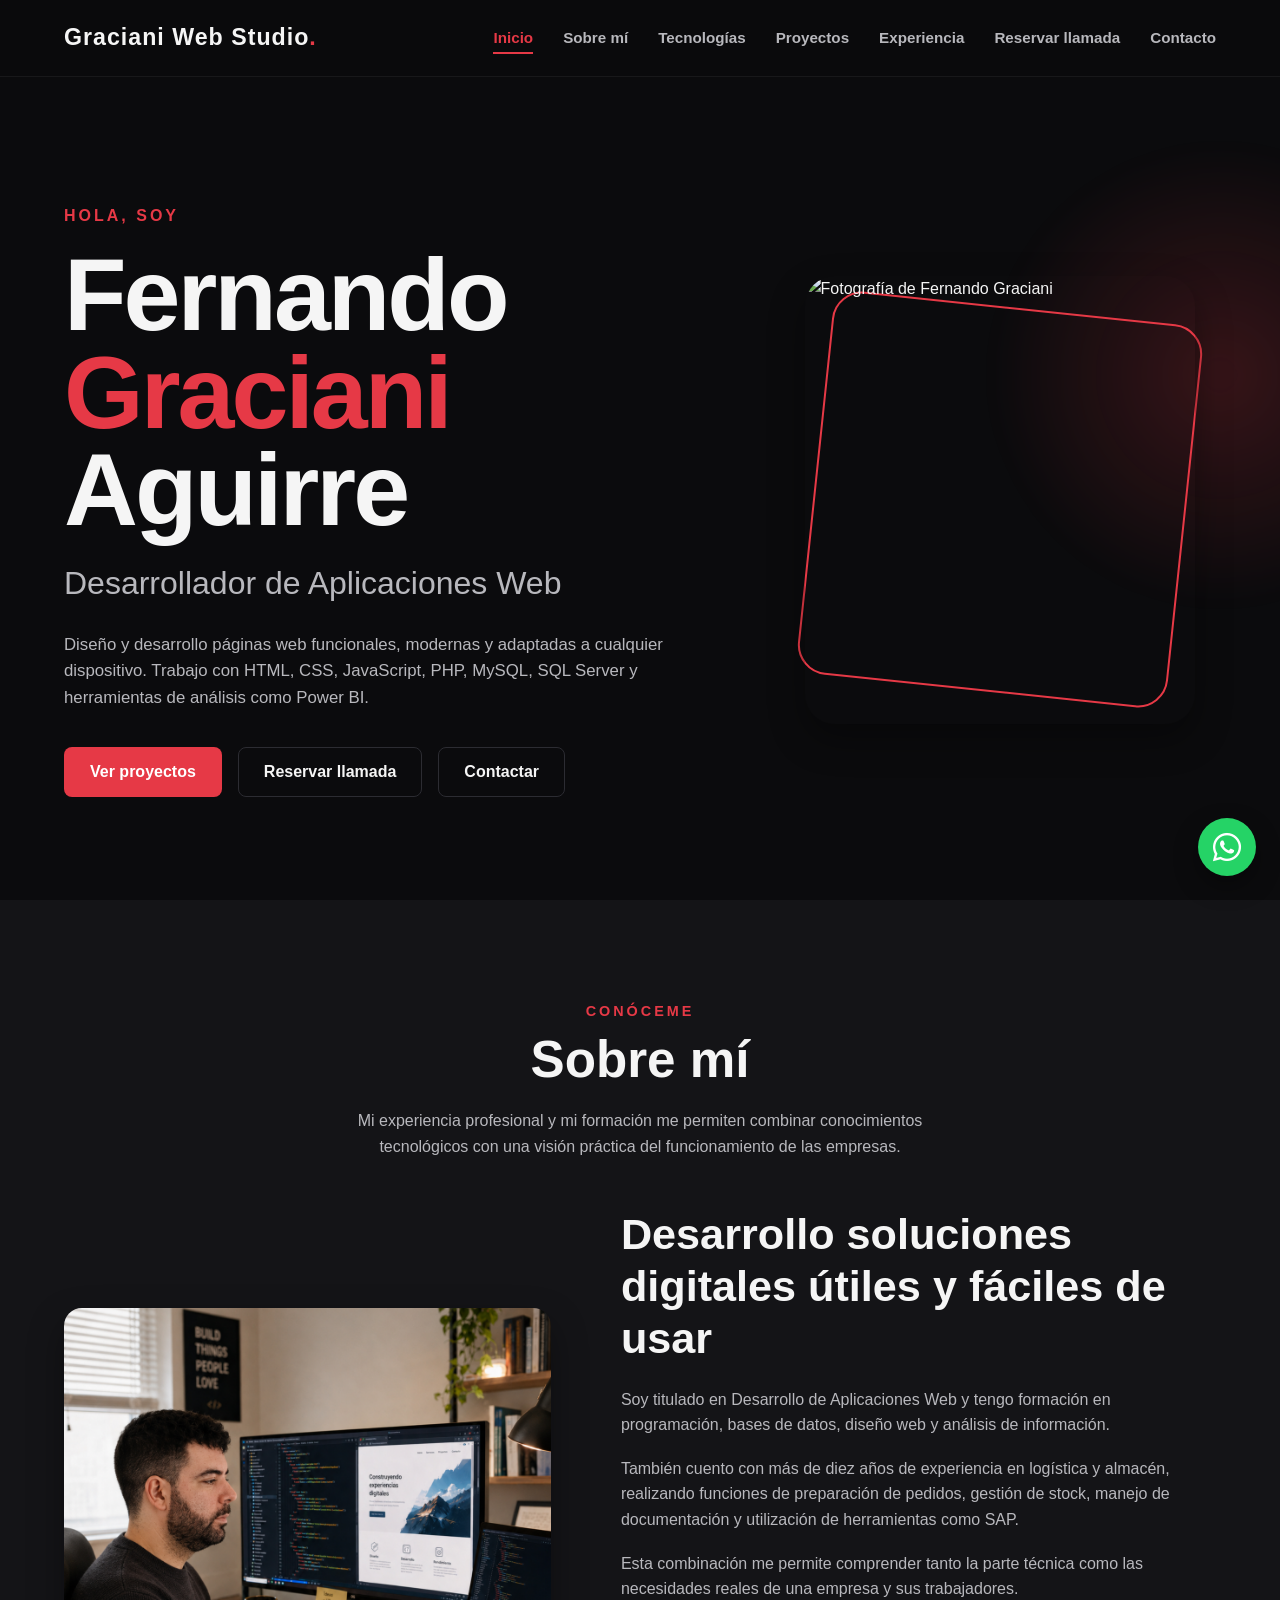
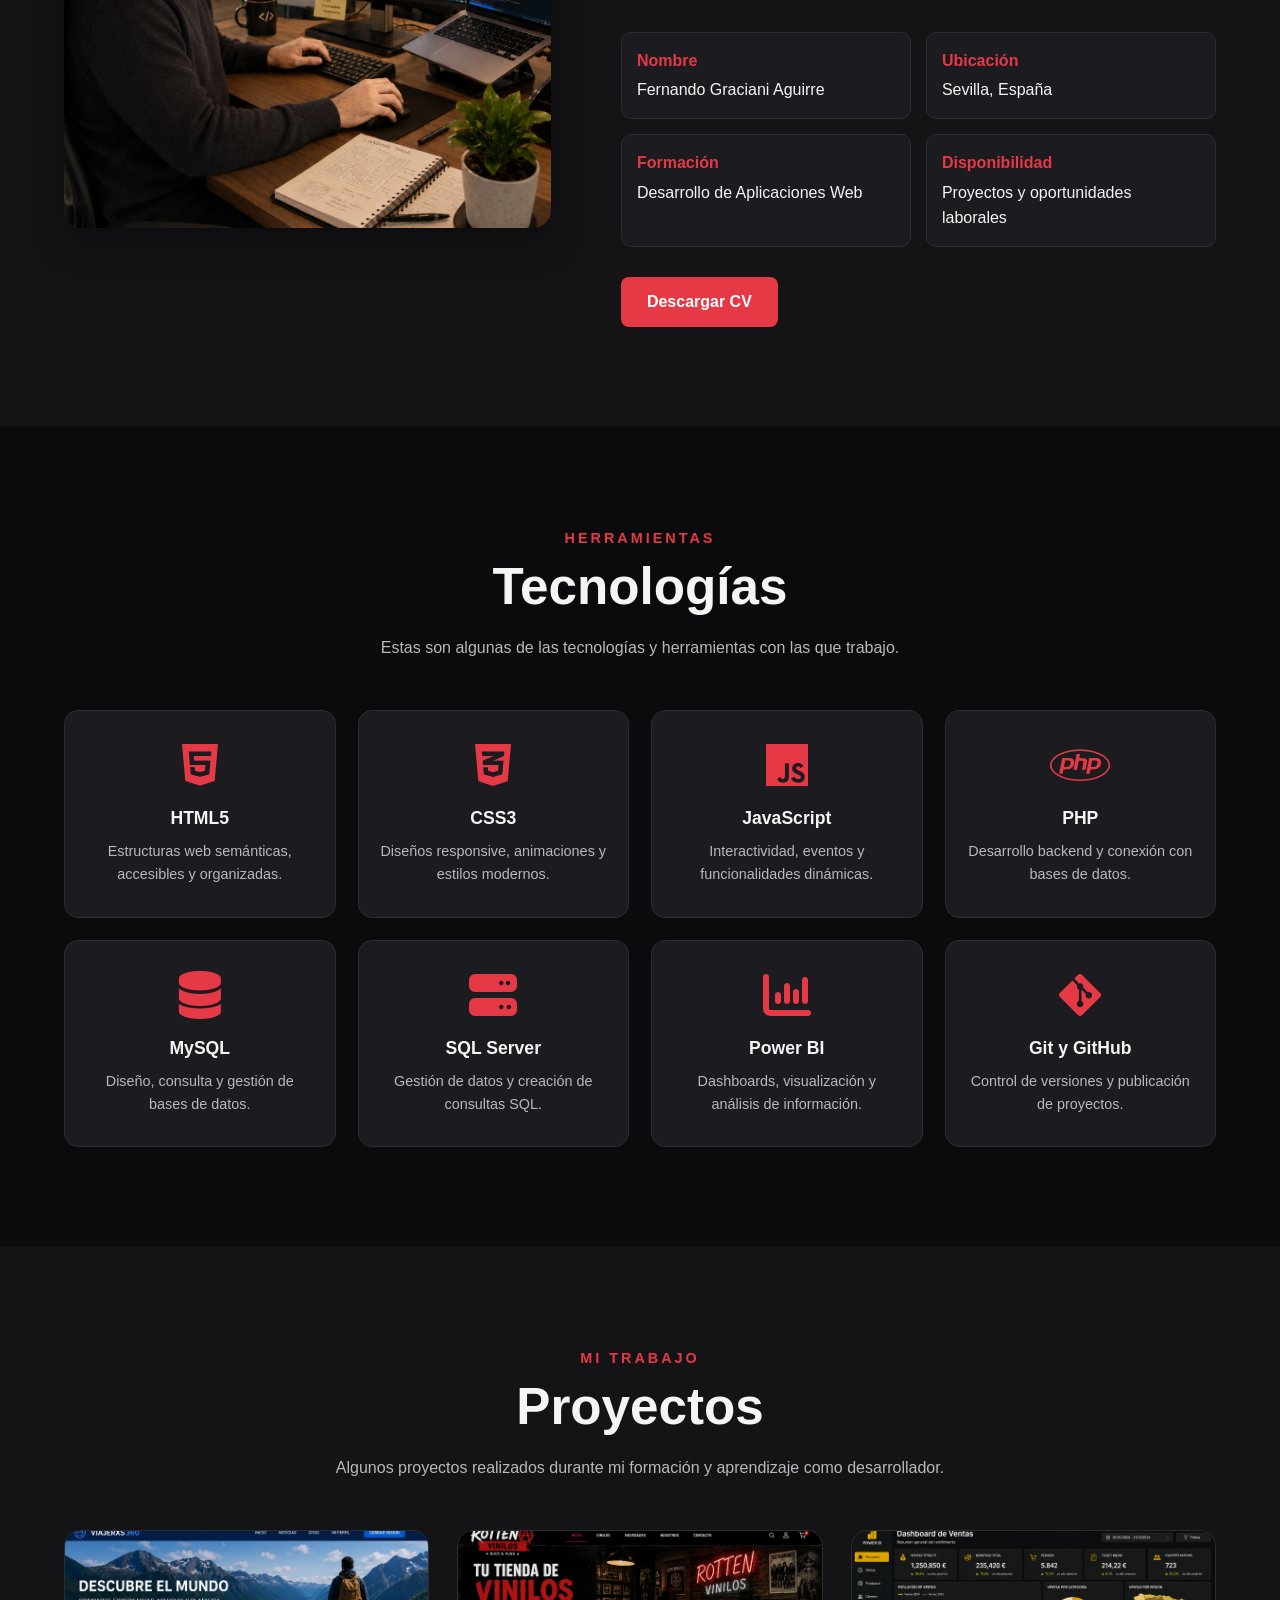
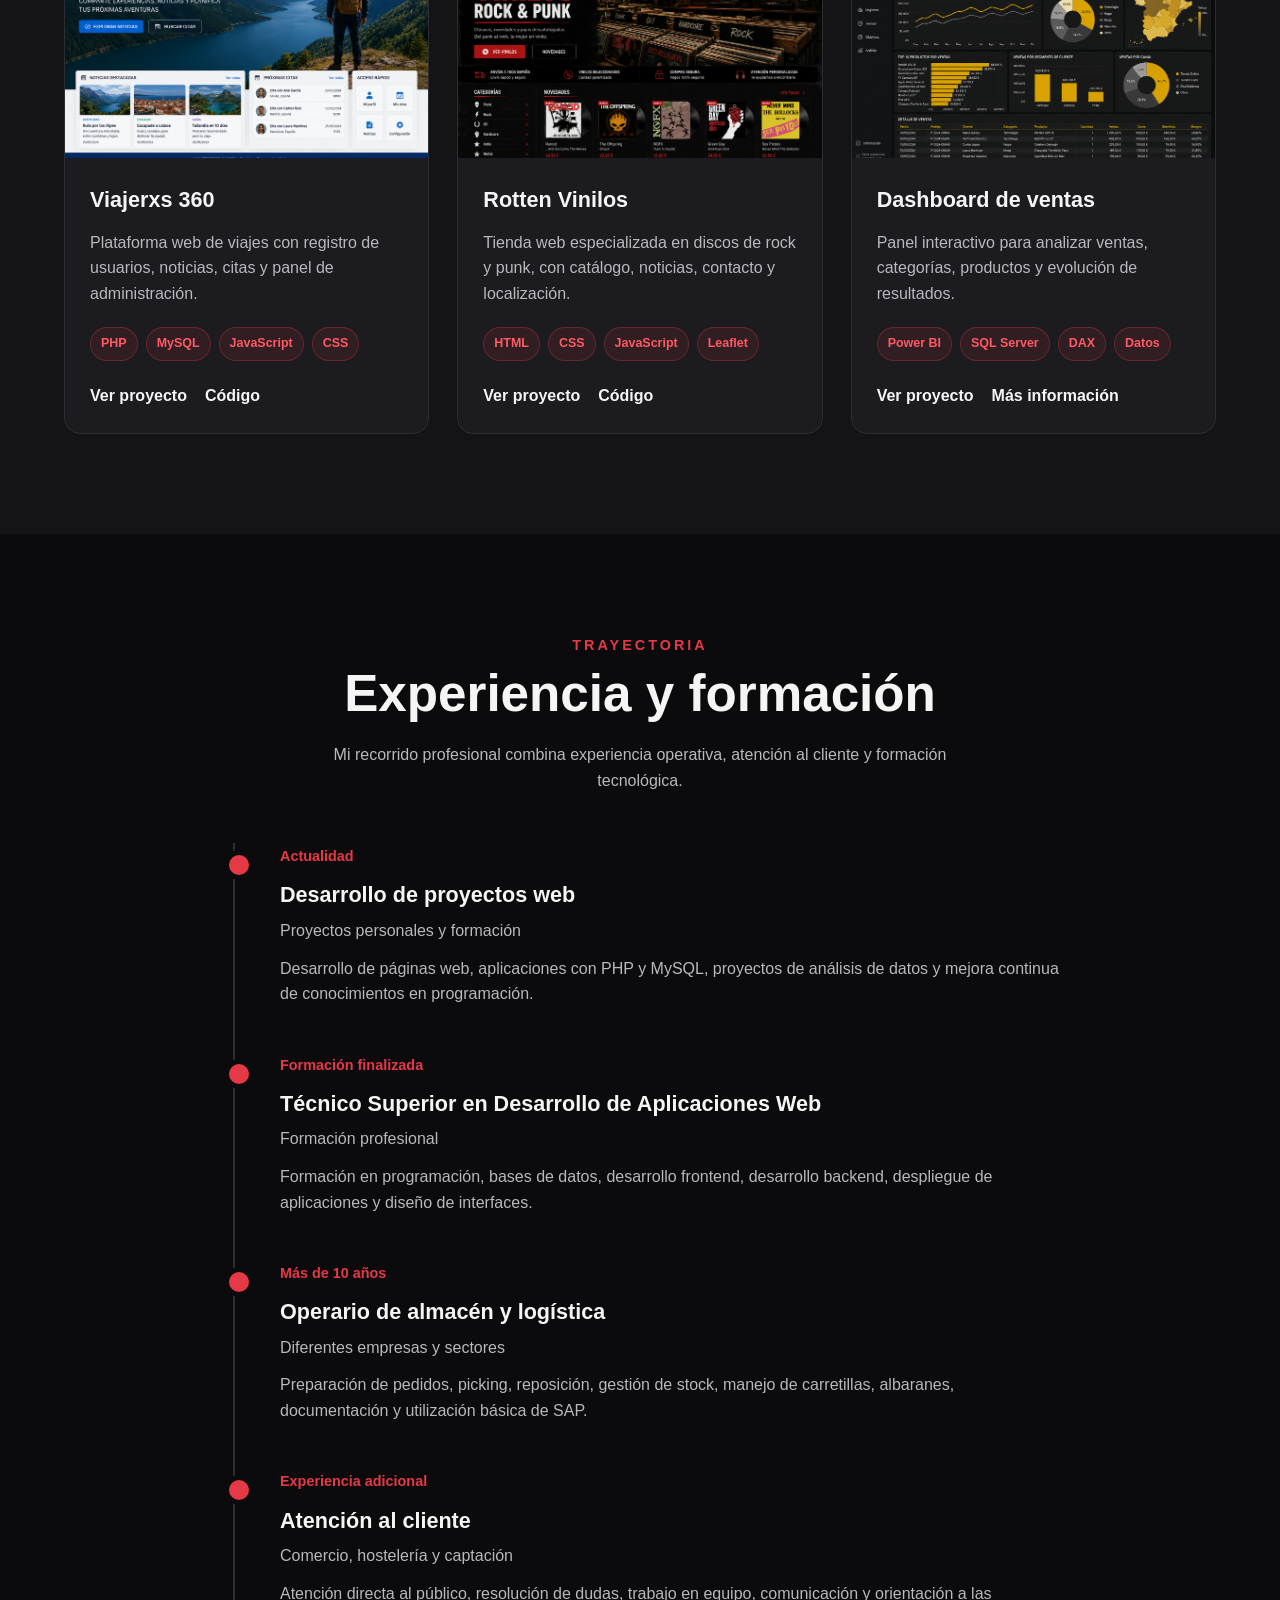
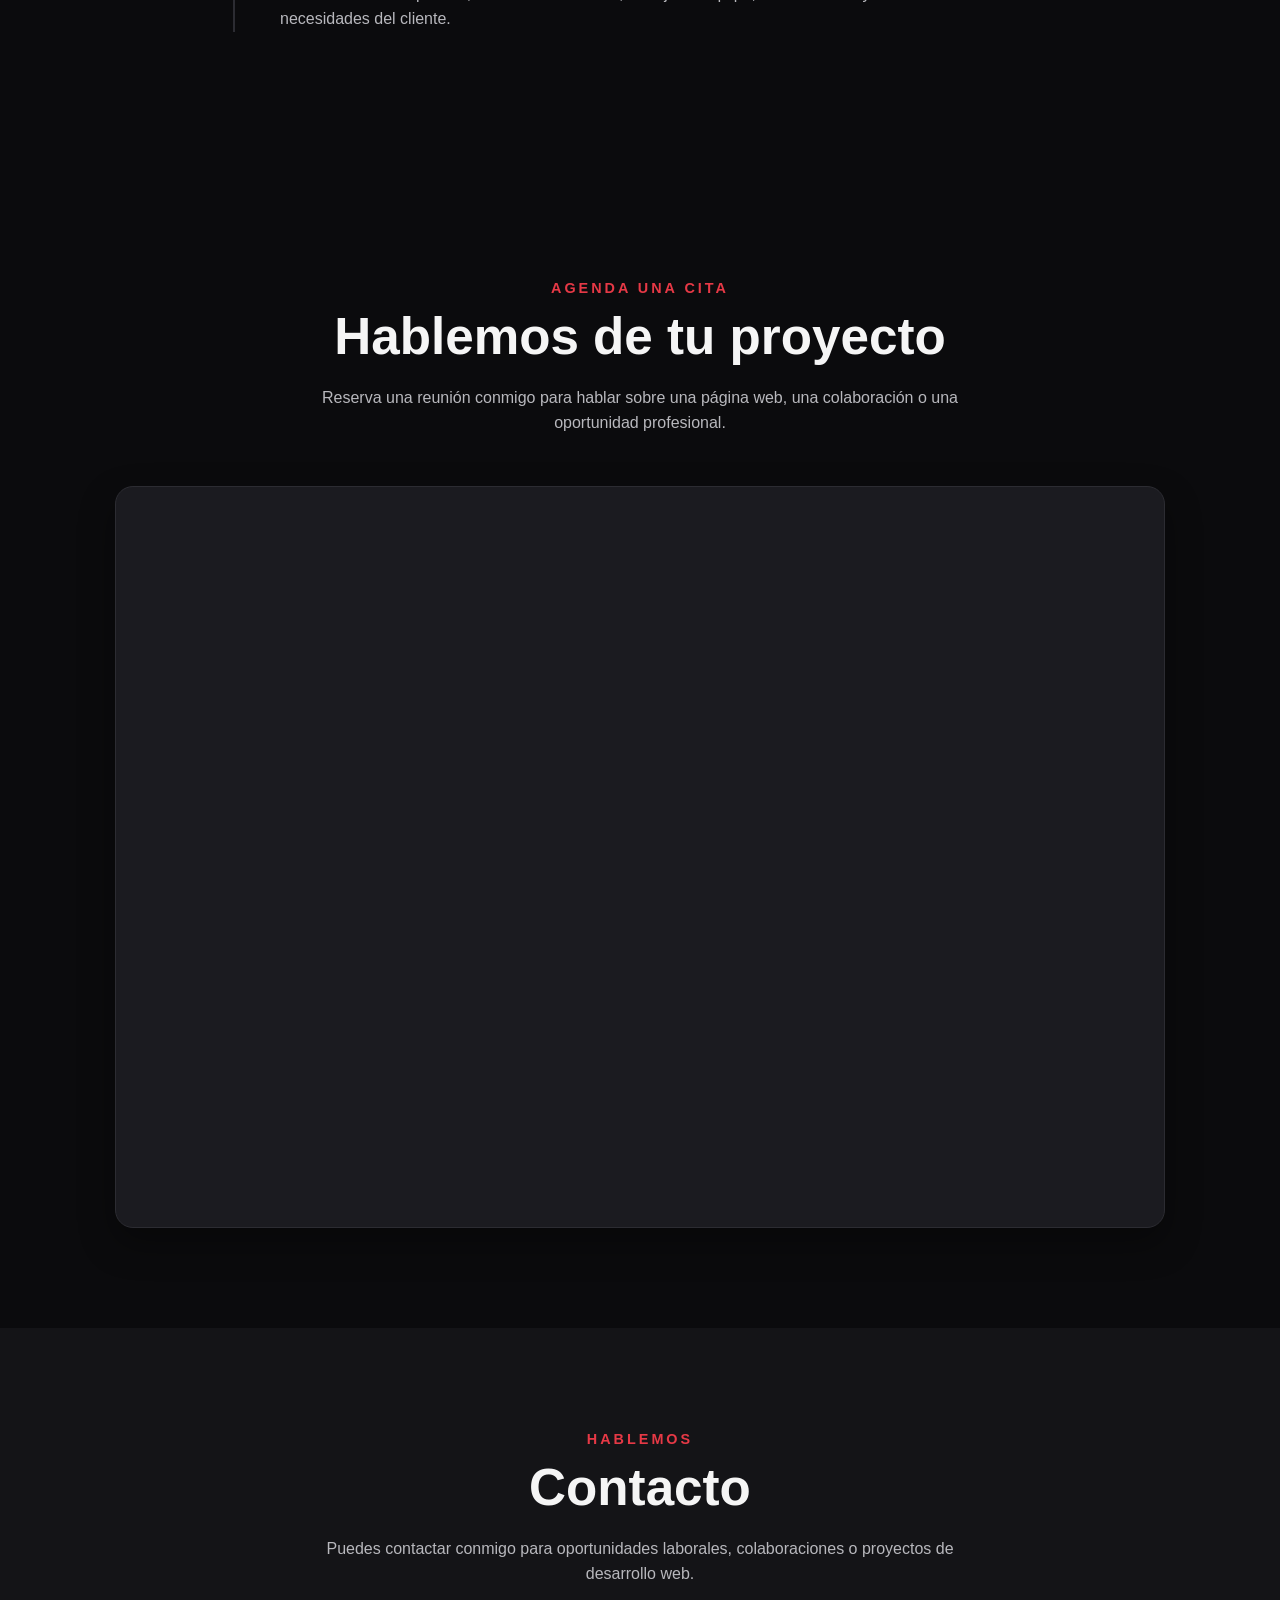
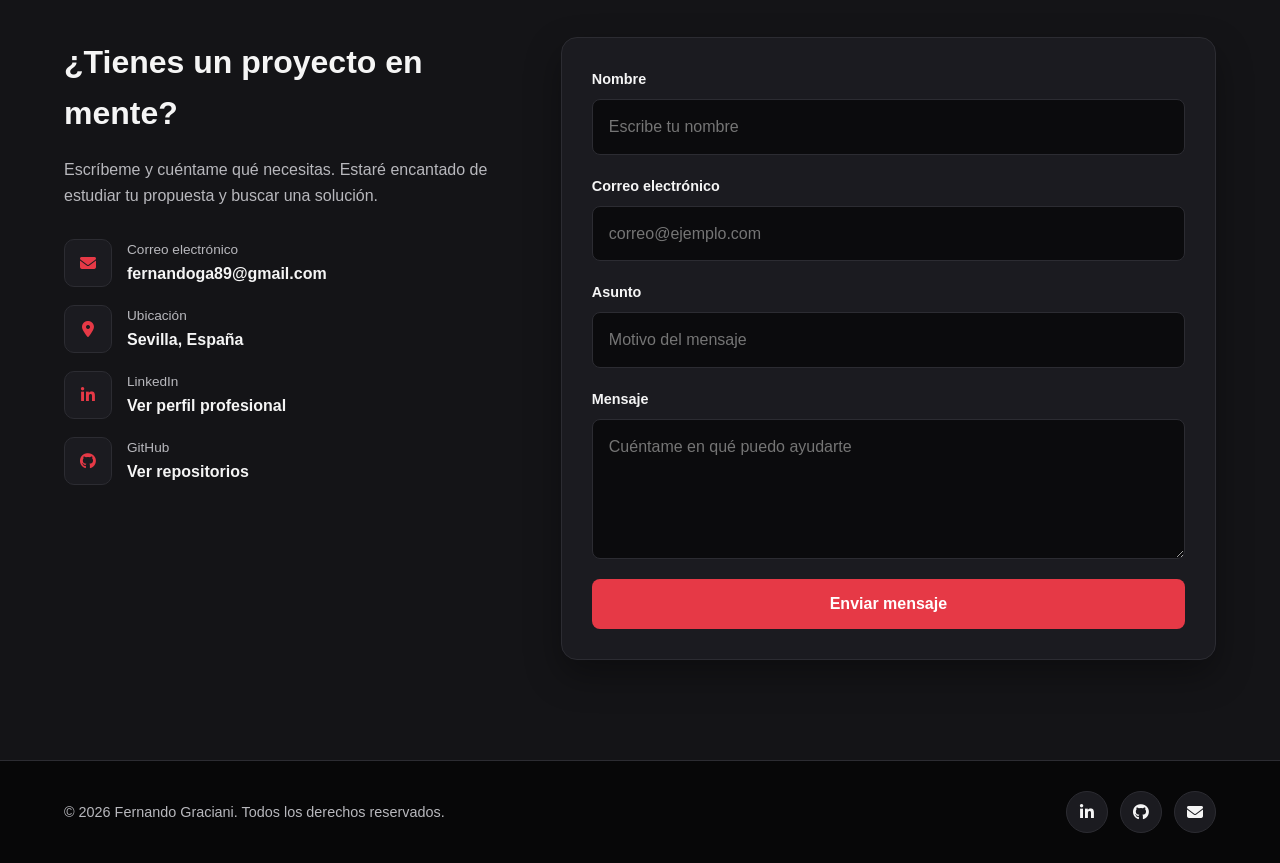
==== commit e574ee4e: "Tercer Cambio Añadido Whatsapp" ====
--- a/index.html
+++ b/index.html
@@ -25,6 +25,16 @@
         href="https://cdnjs.cloudflare.com/ajax/libs/font-awesome/6.5.2/css/all.min.css"
     >
 </head>
+
+<a
+    href="https://wa.me/34673998497"
+    class="whatsapp-flotante"
+    target="_blank"
+    rel="noopener noreferrer"
+    aria-label="Hablemos mejor por WhatsApp"
+>
+    <i class="fa-brands fa-whatsapp"></i>
+</a>
 
 <body>
 
--- a/css/estilos.css
+++ b/css/estilos.css
@@ -938,4 +938,50 @@
         min-width: 100%;
         height: 760px;
     }
+}
+
+/* =========================
+   BOTÓN FLOTANTE WHATSAPP
+========================= */
+
+.whatsapp-flotante {
+    position: fixed;
+    right: 24px;
+    bottom: 24px;
+    z-index: 999;
+
+    display: flex;
+    align-items: center;
+    justify-content: center;
+
+    width: 58px;
+    height: 58px;
+
+    color: #ffffff;
+    background-color: #25d366;
+    border-radius: 50%;
+
+    font-size: 2rem;
+    box-shadow: 0 10px 25px rgba(0, 0, 0, 0.35);
+
+    transition:
+        transform 0.3s ease,
+        box-shadow 0.3s ease,
+        background-color 0.3s ease;
+}
+
+.whatsapp-flotante:hover {
+    transform: translateY(-5px) scale(1.05);
+    background-color: #20bd5a;
+    box-shadow: 0 14px 30px rgba(0, 0, 0, 0.45);
+}
+
+@media (max-width: 768px) {
+    .whatsapp-flotante {
+        right: 16px;
+        bottom: 16px;
+        width: 54px;
+        height: 54px;
+        font-size: 1.8rem;
+    }
 }
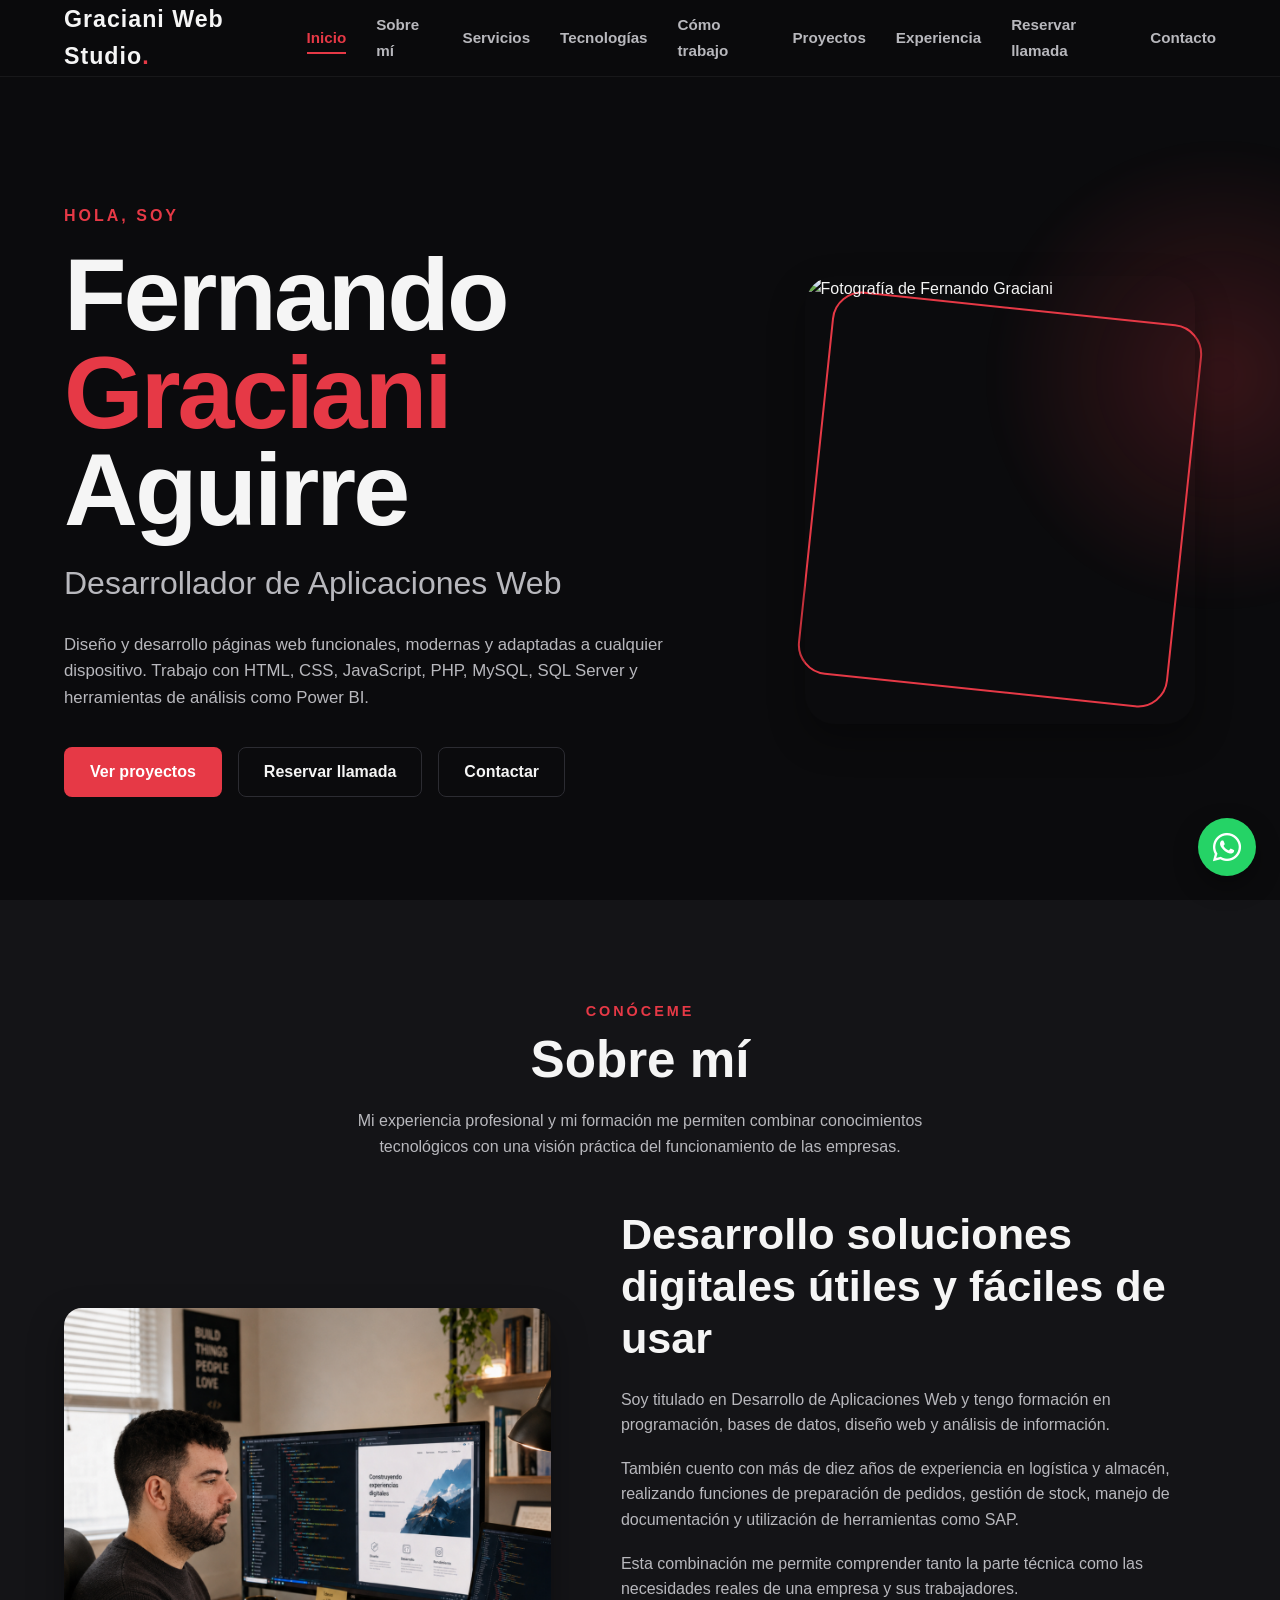
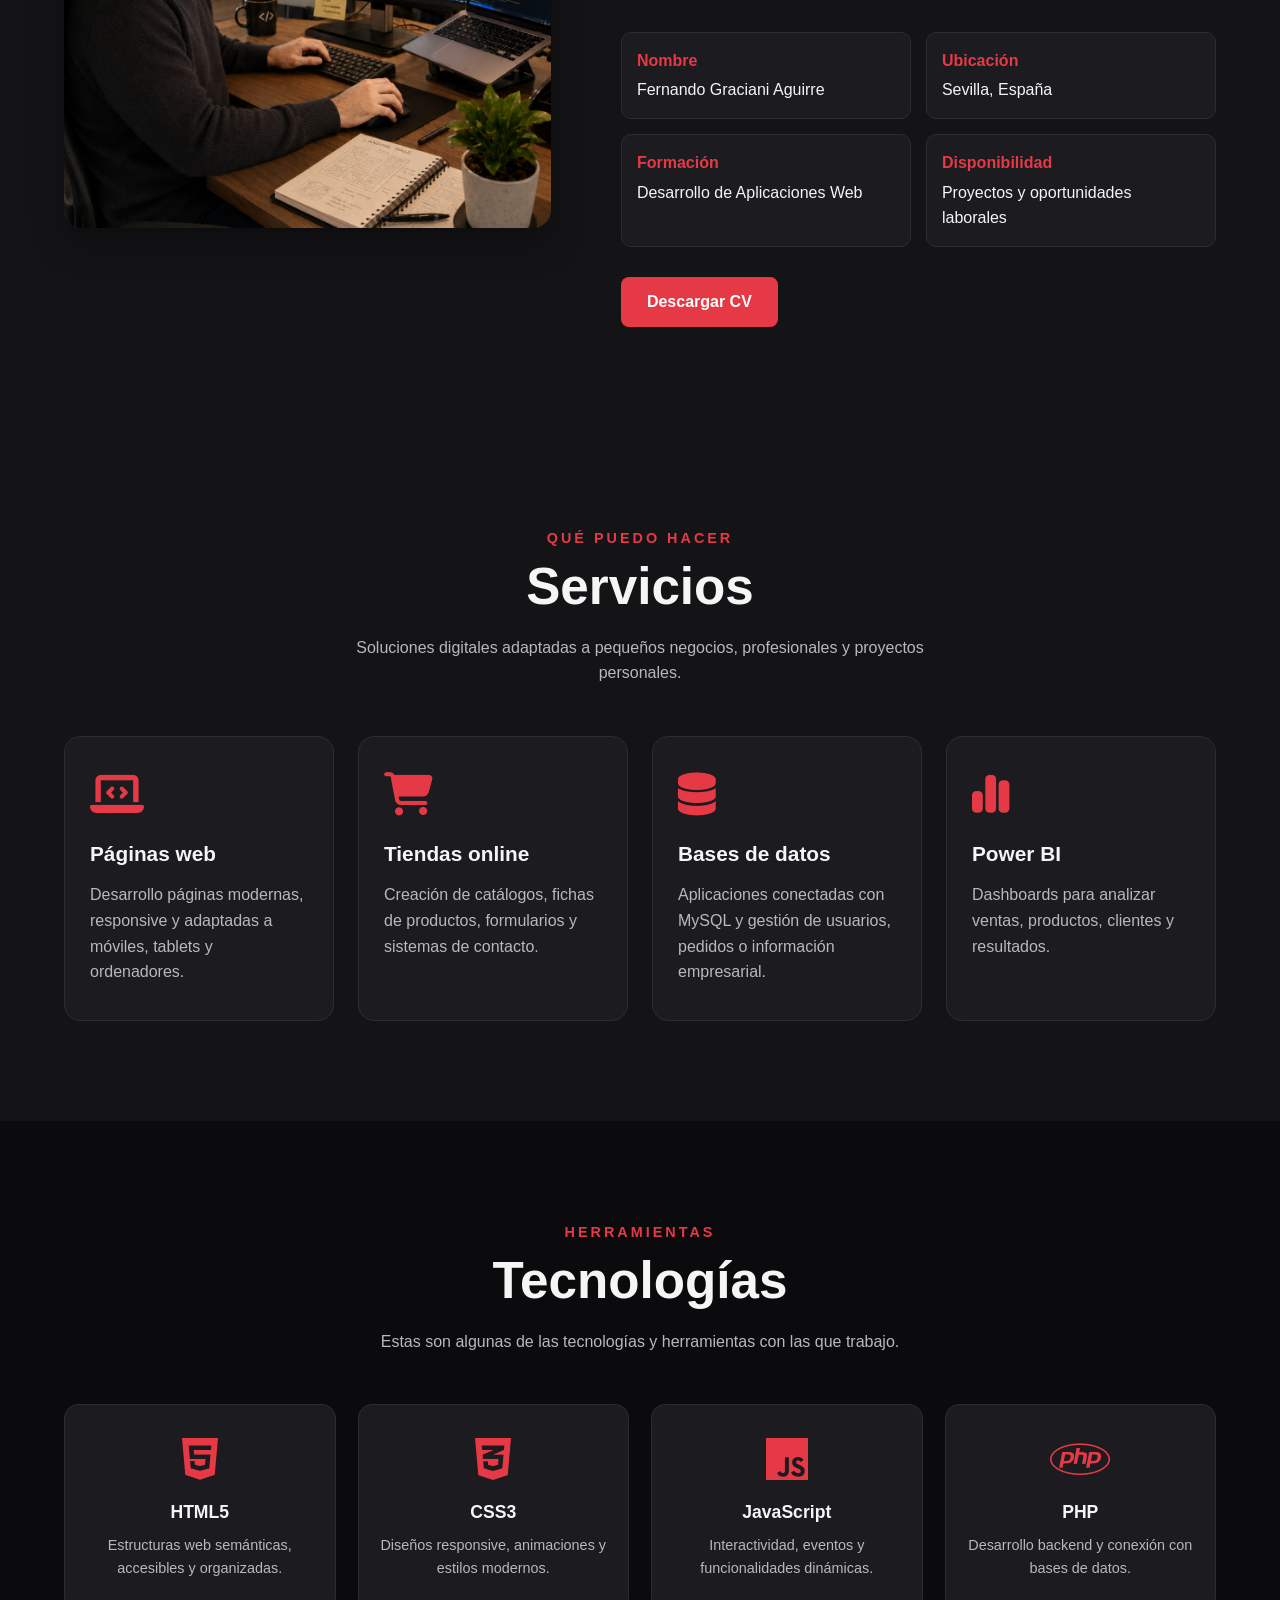
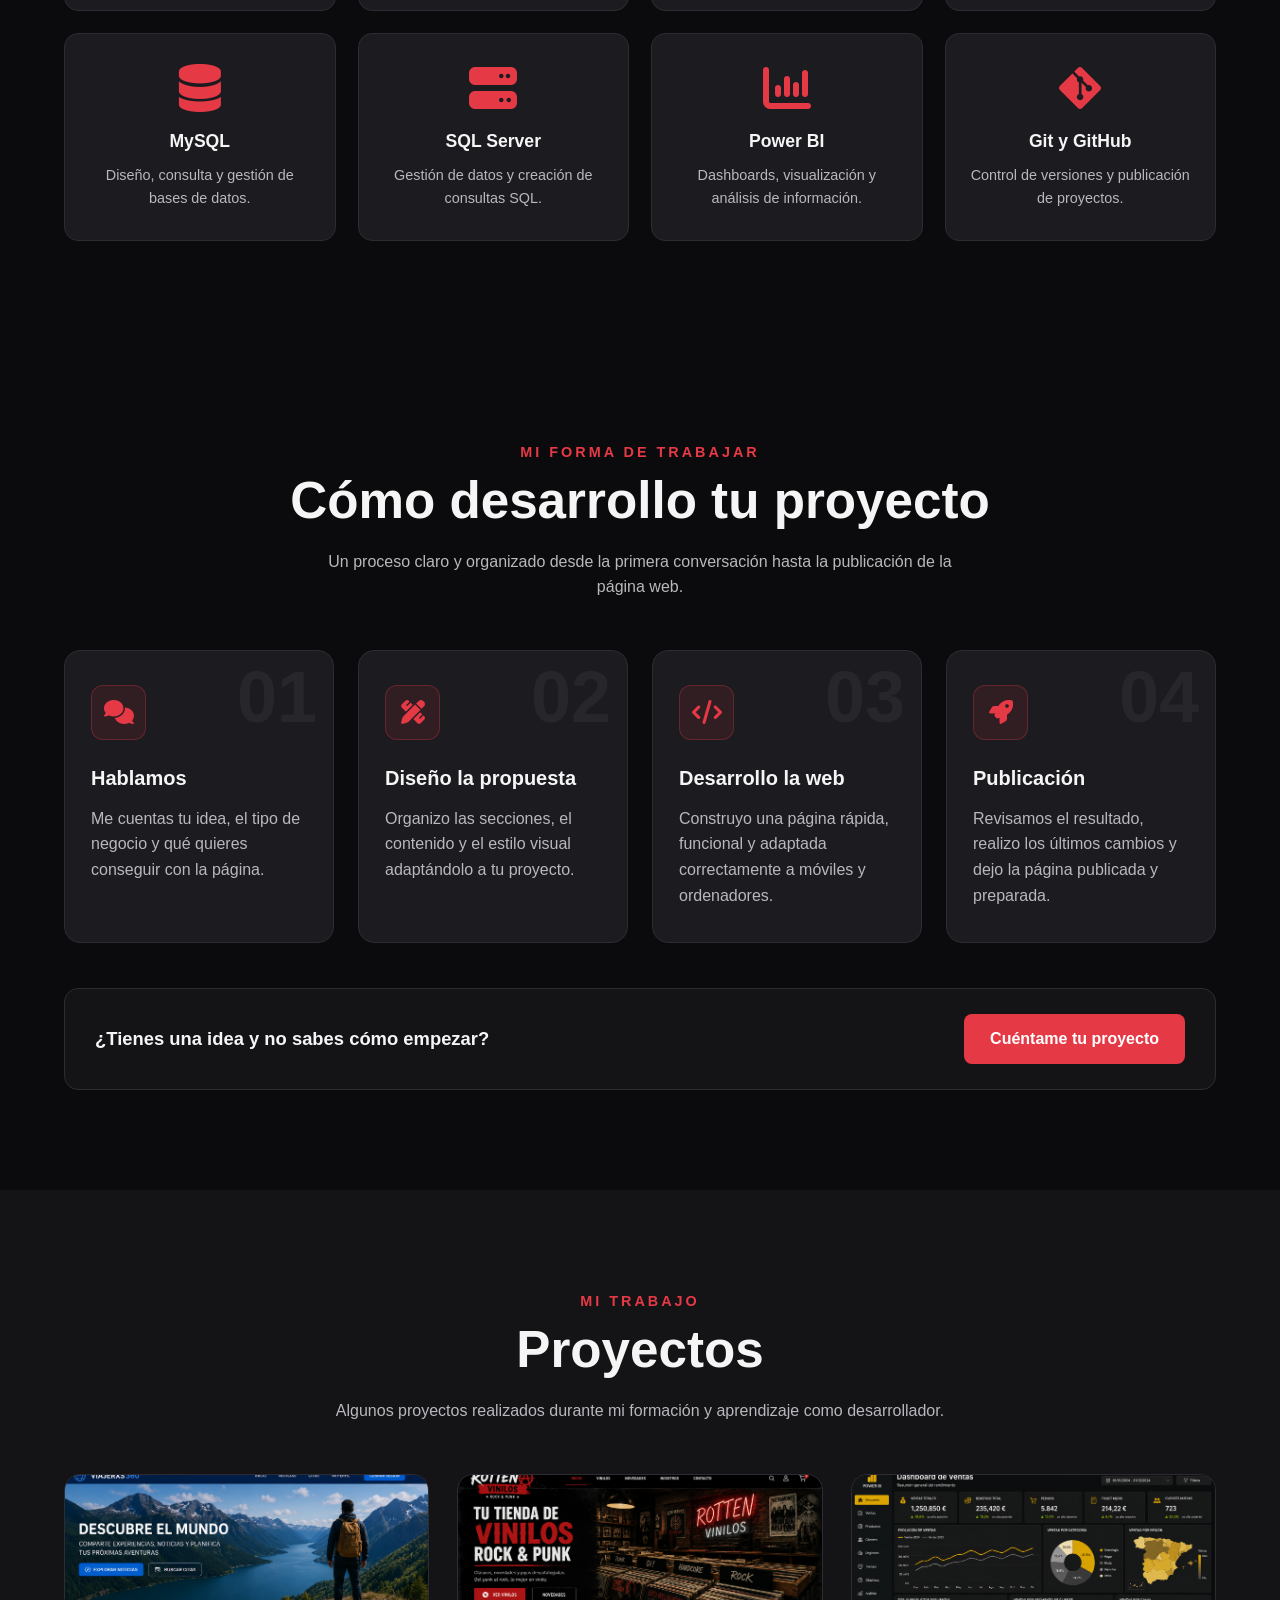
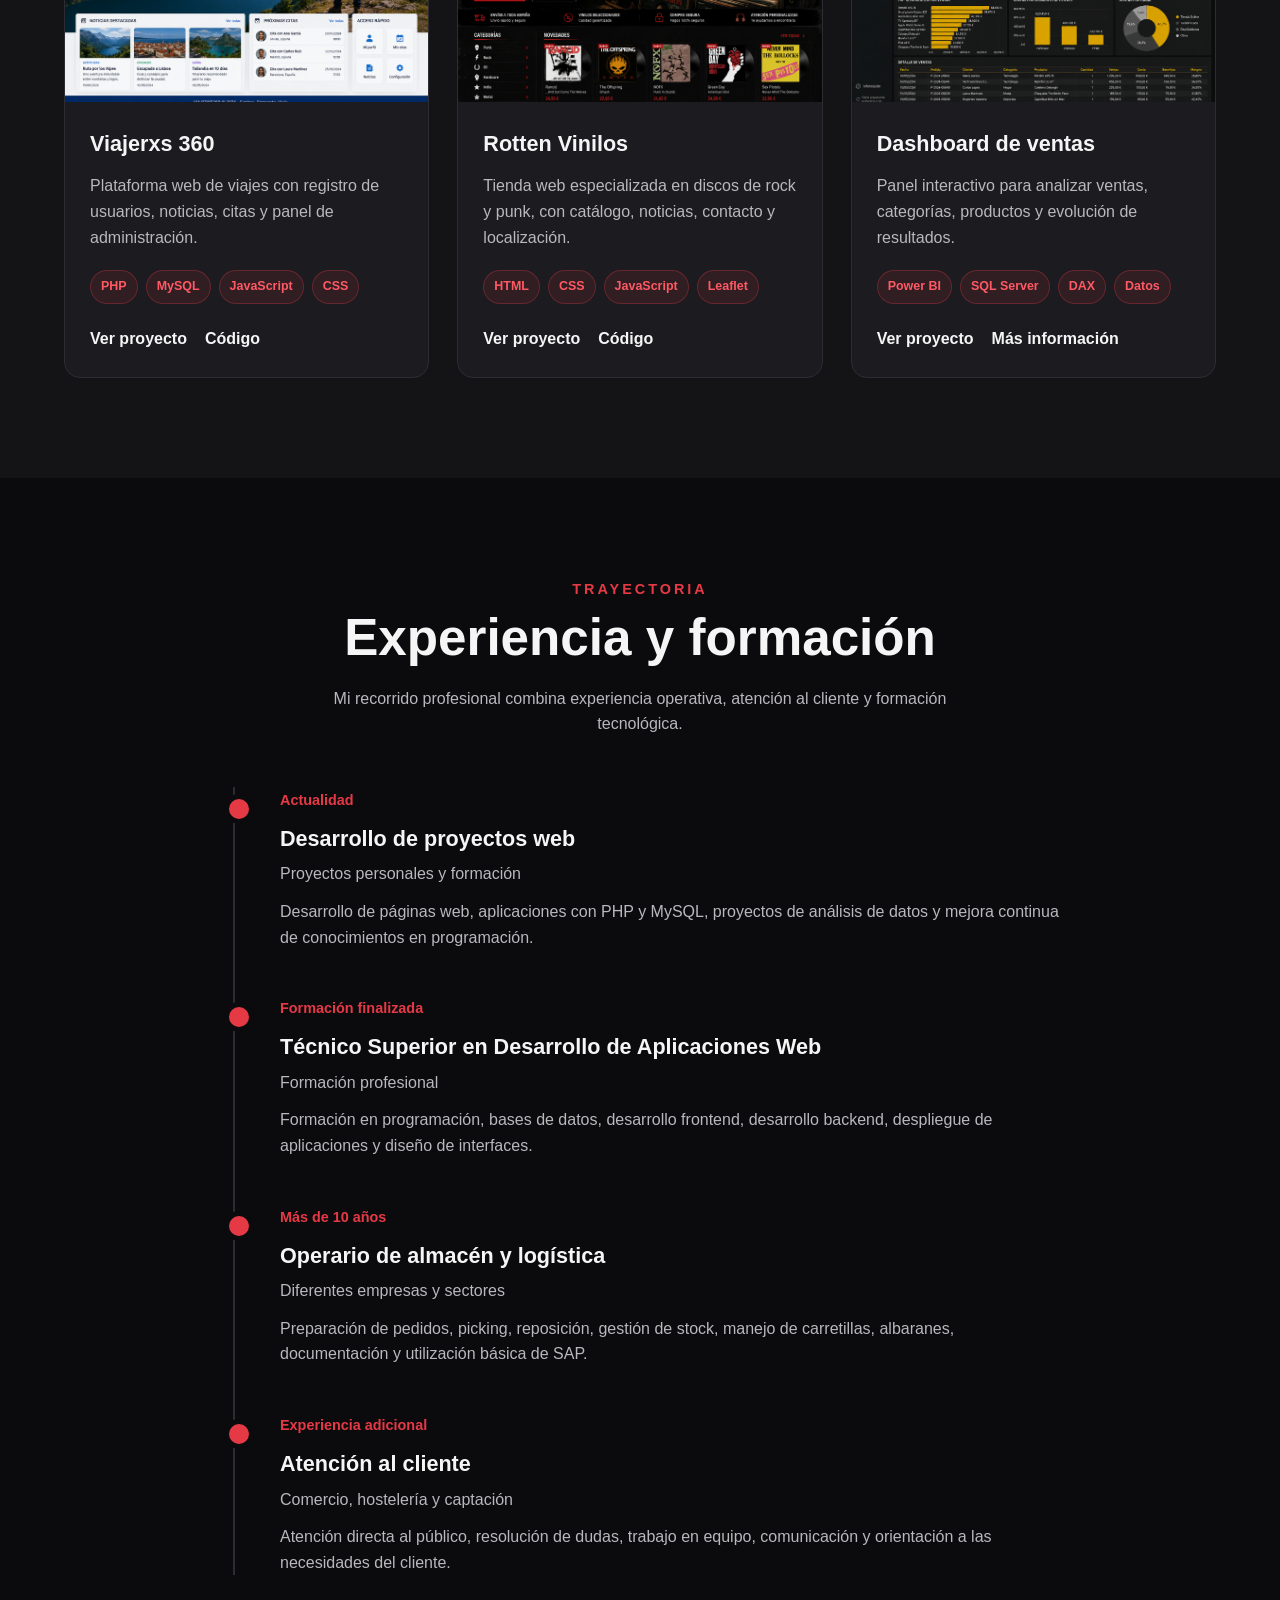
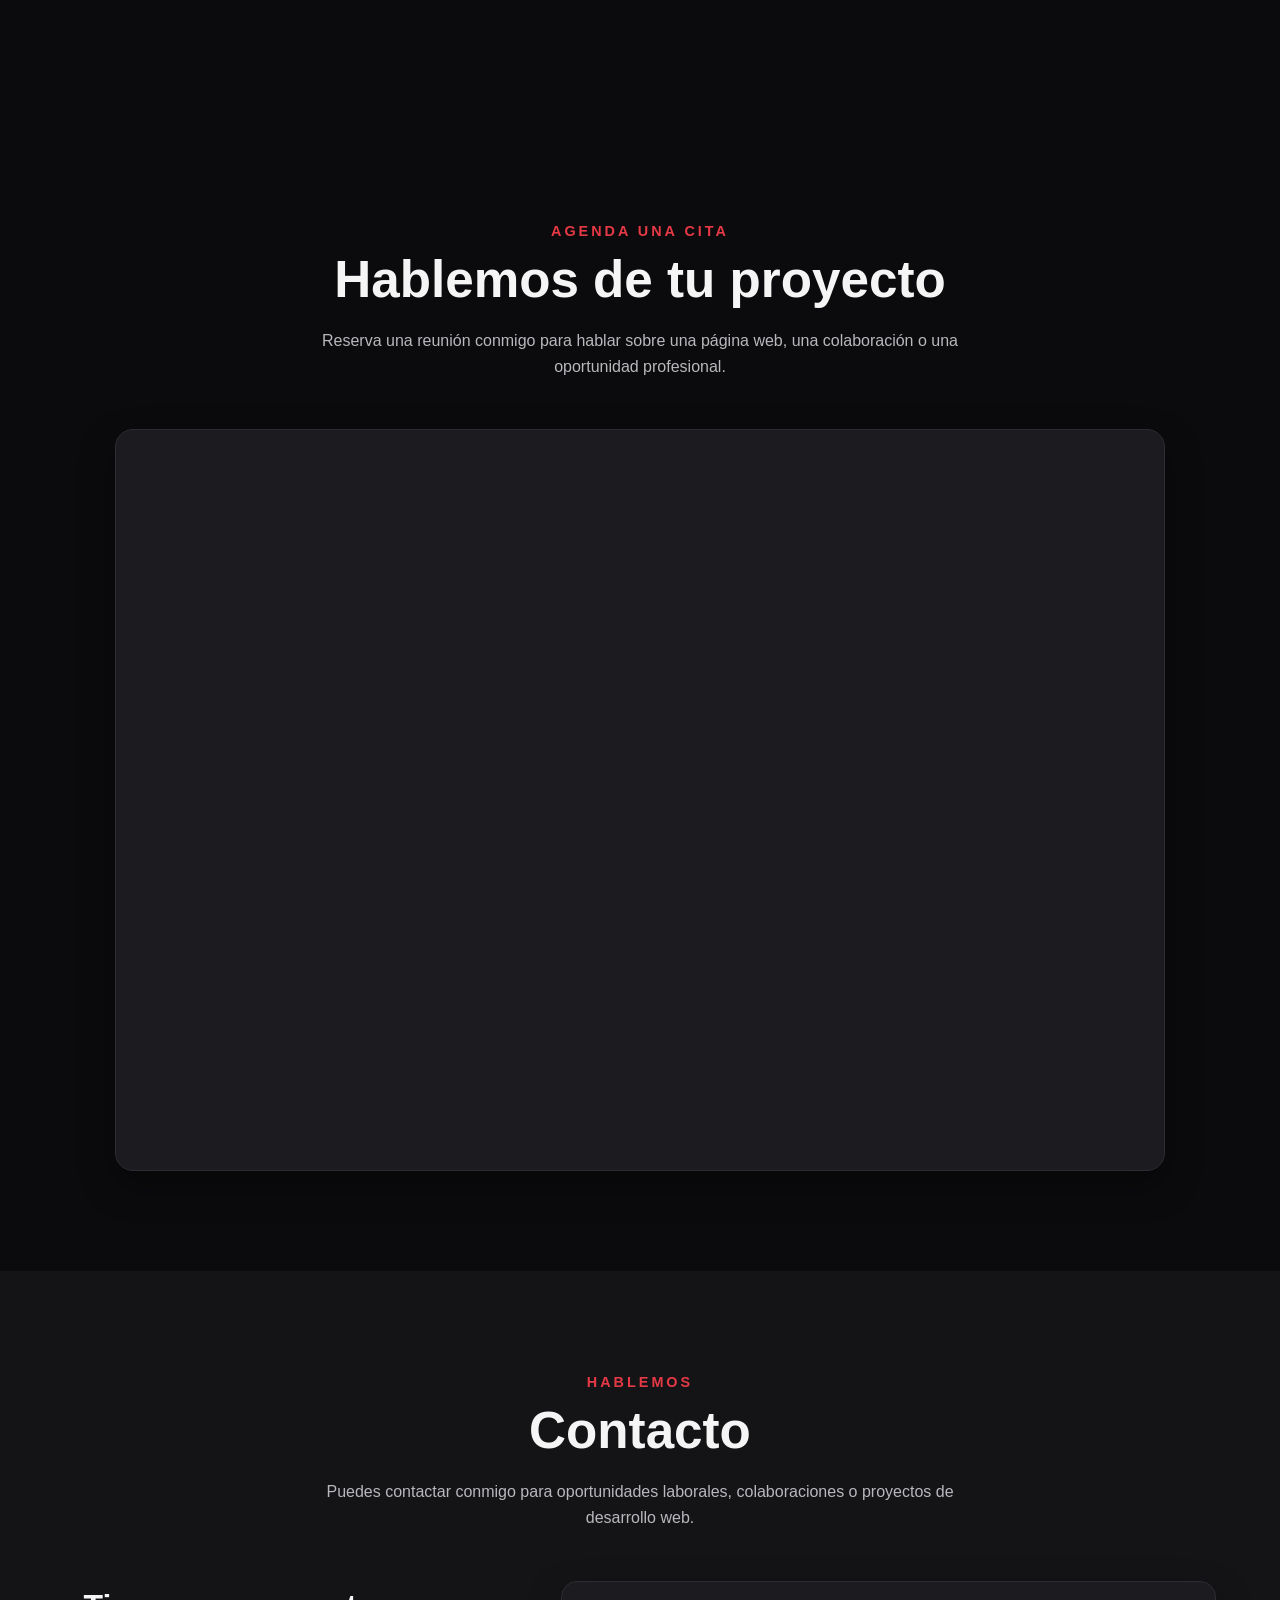
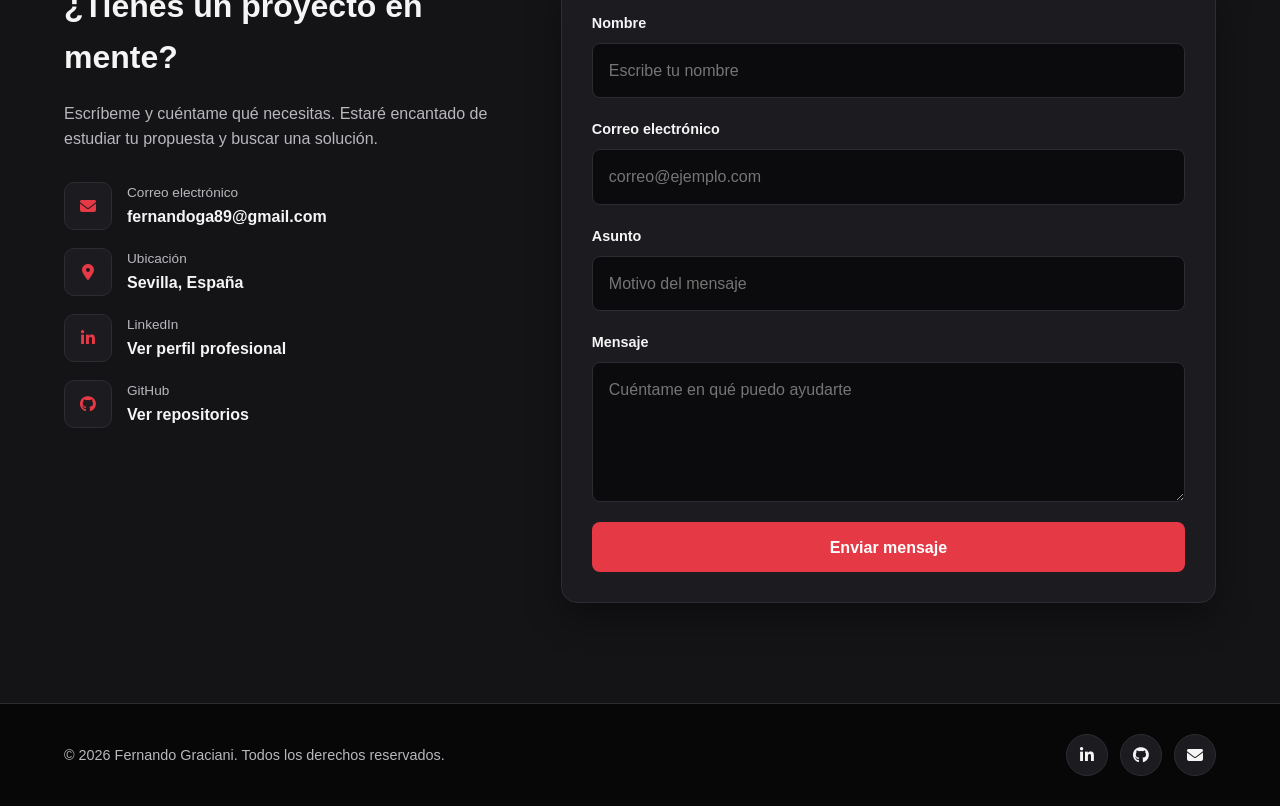
==== commit d13c2dc5: "mas cambios como trabajo y flecha" ====
--- a/index.html
+++ b/index.html
@@ -26,15 +26,26 @@
     >
 </head>
 
+
 <a
-    href="https://wa.me/34673998497"
+    href="https://wa.me/34673998497?text=Hola%20Fernando,%20he%20visto%20tu%20web%20y%20quiero%20contactar%20contigo."
     class="whatsapp-flotante"
+    id="boton-whatsapp"
     target="_blank"
     rel="noopener noreferrer"
-    aria-label="Hablemos mejor por WhatsApp"
+    aria-label="Hablar por WhatsApp"
 >
     <i class="fa-brands fa-whatsapp"></i>
 </a>
+
+<button
+    class="volver-arriba"
+    id="volver-arriba"
+    type="button"
+    aria-label="Volver arriba"
+>
+    <i class="fa-solid fa-arrow-up"></i>
+</button>
 
 <body>
 
@@ -72,7 +83,16 @@
                     </li>
 
                     <li>
+                        <a href="#servicios">Servicios</a>
+                    </li>
+
+                    <li>
                         <a href="#tecnologias">Tecnologías</a>
+                    </li>
+                    
+                    <li>
+                        <a href="#proceso">Cómo trabajo</a> 
+
                     </li>
 
                     <li>
@@ -249,6 +269,69 @@
             </div>
         </section>
 
+        <section class="servicios seccion" id="servicios">
+    <div class="contenedor">
+
+        <div class="titulo-seccion">
+            <span>Qué puedo hacer</span>
+            <h2>Servicios</h2>
+            <p>
+                Soluciones digitales adaptadas a pequeños negocios,
+                profesionales y proyectos personales.
+            </p>
+        </div>
+
+        <div class="servicios-grid">
+
+            <article class="servicio">
+                <i class="fa-solid fa-laptop-code"></i>
+
+                <h3>Páginas web</h3>
+
+                <p>
+                    Desarrollo páginas modernas, responsive y adaptadas
+                    a móviles, tablets y ordenadores.
+                </p>
+            </article>
+
+            <article class="servicio">
+                <i class="fa-solid fa-cart-shopping"></i>
+
+                <h3>Tiendas online</h3>
+
+                <p>
+                    Creación de catálogos, fichas de productos,
+                    formularios y sistemas de contacto.
+                </p>
+            </article>
+
+            <article class="servicio">
+                <i class="fa-solid fa-database"></i>
+
+                <h3>Bases de datos</h3>
+
+                <p>
+                    Aplicaciones conectadas con MySQL y gestión
+                    de usuarios, pedidos o información empresarial.
+                </p>
+            </article>
+
+            <article class="servicio">
+                <i class="fa-solid fa-chart-simple"></i>
+
+                <h3>Power BI</h3>
+
+                <p>
+                    Dashboards para analizar ventas, productos,
+                    clientes y resultados.
+                </p>
+            </article>
+
+        </div>
+
+    </div>
+</section>
+
 
         <!-- =========================
              SECCIÓN TECNOLOGÍAS
@@ -354,6 +437,94 @@
 
             </div>
         </section>
+
+        <section class="proceso seccion" id="proceso">
+    <div class="contenedor">
+
+        <div class="titulo-seccion">
+            <span>Mi forma de trabajar</span>
+            <h2>Cómo desarrollo tu proyecto</h2>
+
+            <p>
+                Un proceso claro y organizado desde la primera conversación
+                hasta la publicación de la página web.
+            </p>
+        </div>
+
+        <div class="proceso-grid">
+
+            <article class="paso">
+                <span class="paso-numero">01</span>
+
+                <div class="paso-icono">
+                    <i class="fa-solid fa-comments"></i>
+                </div>
+
+                <h3>Hablamos</h3>
+
+                <p>
+                    Me cuentas tu idea, el tipo de negocio y qué quieres
+                    conseguir con la página.
+                </p>
+            </article>
+
+            <article class="paso">
+                <span class="paso-numero">02</span>
+
+                <div class="paso-icono">
+                    <i class="fa-solid fa-pen-ruler"></i>
+                </div>
+
+                <h3>Diseño la propuesta</h3>
+
+                <p>
+                    Organizo las secciones, el contenido y el estilo visual
+                    adaptándolo a tu proyecto.
+                </p>
+            </article>
+
+            <article class="paso">
+                <span class="paso-numero">03</span>
+
+                <div class="paso-icono">
+                    <i class="fa-solid fa-code"></i>
+                </div>
+
+                <h3>Desarrollo la web</h3>
+
+                <p>
+                    Construyo una página rápida, funcional y adaptada
+                    correctamente a móviles y ordenadores.
+                </p>
+            </article>
+
+            <article class="paso">
+                <span class="paso-numero">04</span>
+
+                <div class="paso-icono">
+                    <i class="fa-solid fa-rocket"></i>
+                </div>
+
+                <h3>Publicación</h3>
+
+                <p>
+                    Revisamos el resultado, realizo los últimos cambios
+                    y dejo la página publicada y preparada.
+                </p>
+            </article>
+
+        </div>
+
+        <div class="proceso-accion">
+            <p>¿Tienes una idea y no sabes cómo empezar?</p>
+
+            <a href="#reservar" class="boton boton-principal">
+                Cuéntame tu proyecto
+            </a>
+        </div>
+
+    </div>
+</section>
 
 
         <!-- =========================
@@ -917,6 +1088,7 @@
         </div>
     </footer>
 
+    
 
     <!-- JavaScript de Calendly -->
     <script
@@ -925,9 +1097,6 @@
         async
     ></script>
 
-
-
-
     <!-- Archivo JavaScript -->
     <script src="js/main.js"></script>
 
--- a/css/estilos.css
+++ b/css/estilos.css
@@ -984,4 +984,273 @@
         height: 54px;
         font-size: 1.8rem;
     }
+}
+
+/* =========================
+   AVISO DE WHATSAPP
+========================= */
+
+.aviso-whatsapp {
+    position: fixed;
+    right: 24px;
+    bottom: 95px;
+    z-index: 1000;
+
+    display: flex;
+    flex-direction: column;
+    gap: 4px;
+
+    max-width: 320px;
+    padding: 16px 18px;
+
+    color: #ffffff;
+    background-color: var(--color-tarjeta);
+    border: 1px solid var(--color-borde);
+    border-left: 4px solid #25d366;
+    border-radius: 10px;
+
+    box-shadow: var(--sombra);
+
+    opacity: 0;
+    visibility: hidden;
+    transform: translateY(15px);
+
+    transition:
+        opacity 0.3s ease,
+        visibility 0.3s ease,
+        transform 0.3s ease;
+}
+
+.aviso-whatsapp.visible {
+    opacity: 1;
+    visibility: visible;
+    transform: translateY(0);
+}
+
+.aviso-whatsapp strong {
+    color: #25d366;
+}
+
+.aviso-whatsapp span {
+    color: var(--color-texto-secundario);
+    font-size: 0.9rem;
+}
+
+@media (max-width: 768px) {
+    .aviso-whatsapp {
+        right: 16px;
+        bottom: 85px;
+        left: 16px;
+        max-width: none;
+    }
+}
+
+/* =========================
+   SERVICIOS
+========================= */
+
+.servicios {
+    background-color: var(--color-fondo-secundario);
+}
+
+.servicios-grid {
+    display: grid;
+    grid-template-columns: repeat(4, 1fr);
+    gap: 24px;
+}
+
+.servicio {
+    padding: 35px 25px;
+    background-color: var(--color-tarjeta);
+    border: 1px solid var(--color-borde);
+    border-radius: 16px;
+    transition:
+        transform 0.3s ease,
+        border-color 0.3s ease;
+}
+
+.servicio:hover {
+    transform: translateY(-8px);
+    border-color: var(--color-rojo);
+}
+
+.servicio i {
+    margin-bottom: 22px;
+    color: var(--color-rojo);
+    font-size: 2.7rem;
+}
+
+.servicio h3 {
+    margin-bottom: 12px;
+    font-size: 1.3rem;
+}
+
+.servicio p {
+    color: var(--color-texto-secundario);
+}
+
+@media (max-width: 992px) {
+    .servicios-grid {
+        grid-template-columns: repeat(2, 1fr);
+    }
+}
+
+@media (max-width: 520px) {
+    .servicios-grid {
+        grid-template-columns: 1fr;
+    }
+}
+
+/* =========================
+   Volver Arriba
+========================= */
+
+.volver-arriba {
+    position: fixed;
+    right: 24px;
+    bottom: 100px;
+    z-index: 998;
+
+    display: flex;
+    align-items: center;
+    justify-content: center;
+
+    width: 46px;
+    height: 46px;
+
+    color: white;
+    background-color: var(--color-rojo);
+    border: none;
+    border-radius: 50%;
+
+    font-size: 1rem;
+    cursor: pointer;
+
+    opacity: 0;
+    visibility: hidden;
+    transform: translateY(12px);
+
+    transition: 0.3s ease;
+}
+
+.volver-arriba.visible {
+    opacity: 1;
+    visibility: visible;
+    transform: translateY(0);
+}
+
+.volver-arriba:hover {
+    transform: translateY(-4px);
+}
+
+/* =========================
+   PROCESO DE TRABAJO
+========================= */
+
+.proceso {
+    background-color: var(--color-fondo);
+}
+
+.proceso-grid {
+    position: relative;
+    display: grid;
+    grid-template-columns: repeat(4, 1fr);
+    gap: 24px;
+}
+
+.paso {
+    position: relative;
+    padding: 34px 26px;
+    overflow: hidden;
+    background-color: var(--color-tarjeta);
+    border: 1px solid var(--color-borde);
+    border-radius: 16px;
+    transition:
+        transform var(--transicion),
+        border-color var(--transicion),
+        box-shadow var(--transicion);
+}
+
+.paso:hover {
+    transform: translateY(-8px);
+    border-color: var(--color-rojo);
+    box-shadow: var(--sombra);
+}
+
+.paso-numero {
+    position: absolute;
+    top: 10px;
+    right: 16px;
+    color: rgba(255, 255, 255, 0.05);
+    font-size: 4.5rem;
+    font-weight: 900;
+    line-height: 1;
+}
+
+.paso-icono {
+    position: relative;
+    z-index: 2;
+    display: flex;
+    align-items: center;
+    justify-content: center;
+    width: 55px;
+    height: 55px;
+    margin-bottom: 22px;
+    color: var(--color-rojo);
+    background-color: rgba(230, 57, 70, 0.1);
+    border: 1px solid rgba(230, 57, 70, 0.3);
+    border-radius: 12px;
+    font-size: 1.5rem;
+}
+
+.paso h3 {
+    position: relative;
+    z-index: 2;
+    margin-bottom: 12px;
+    font-size: 1.25rem;
+}
+
+.paso p {
+    position: relative;
+    z-index: 2;
+    color: var(--color-texto-secundario);
+}
+
+.proceso-accion {
+    display: flex;
+    align-items: center;
+    justify-content: space-between;
+    gap: 25px;
+    margin-top: 45px;
+    padding: 25px 30px;
+    background-color: var(--color-fondo-secundario);
+    border: 1px solid var(--color-borde);
+    border-radius: 14px;
+}
+
+.proceso-accion p {
+    font-size: 1.15rem;
+    font-weight: 700;
+}
+
+@media (max-width: 992px) {
+    .proceso-grid {
+        grid-template-columns: repeat(2, 1fr);
+    }
+}
+
+@media (max-width: 600px) {
+    .proceso-grid {
+        grid-template-columns: 1fr;
+    }
+
+    .proceso-accion {
+        flex-direction: column;
+        align-items: stretch;
+        text-align: center;
+    }
+
+    .proceso-accion .boton {
+        width: 100%;
+    }
 }
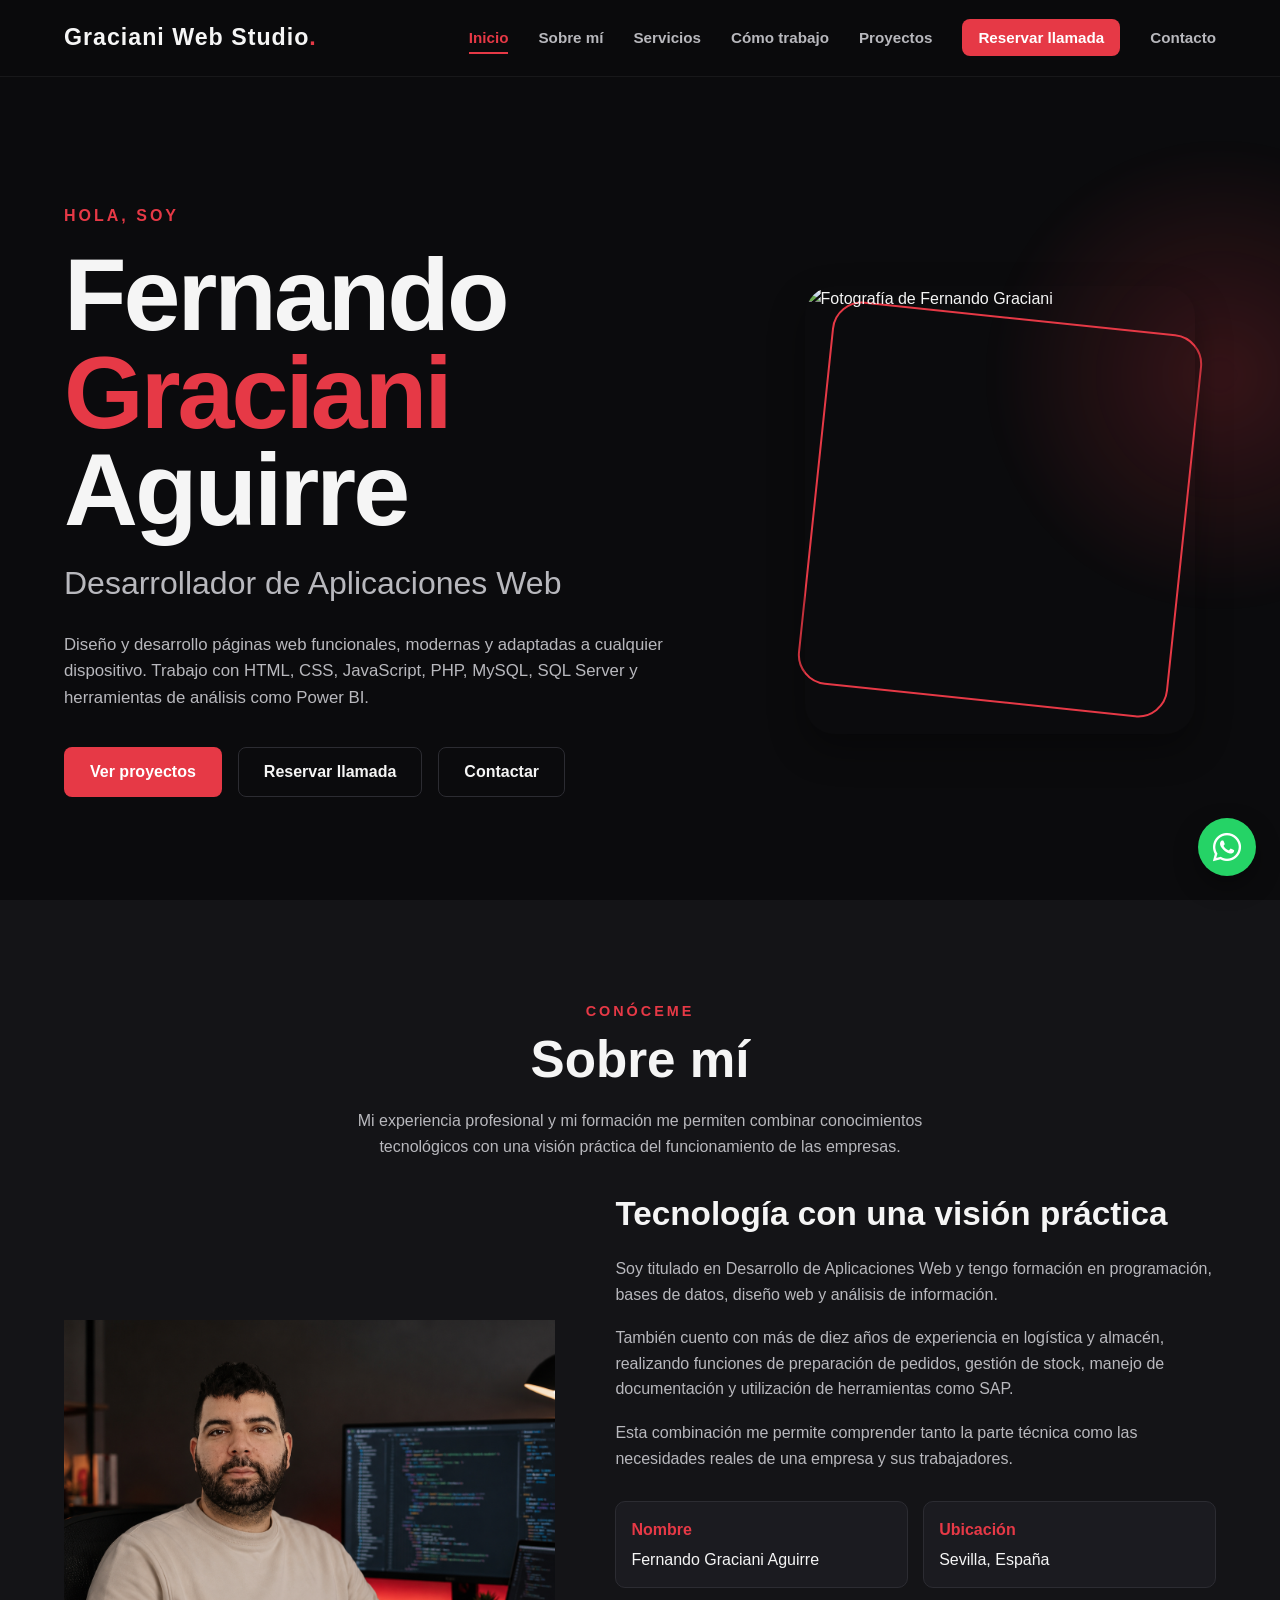
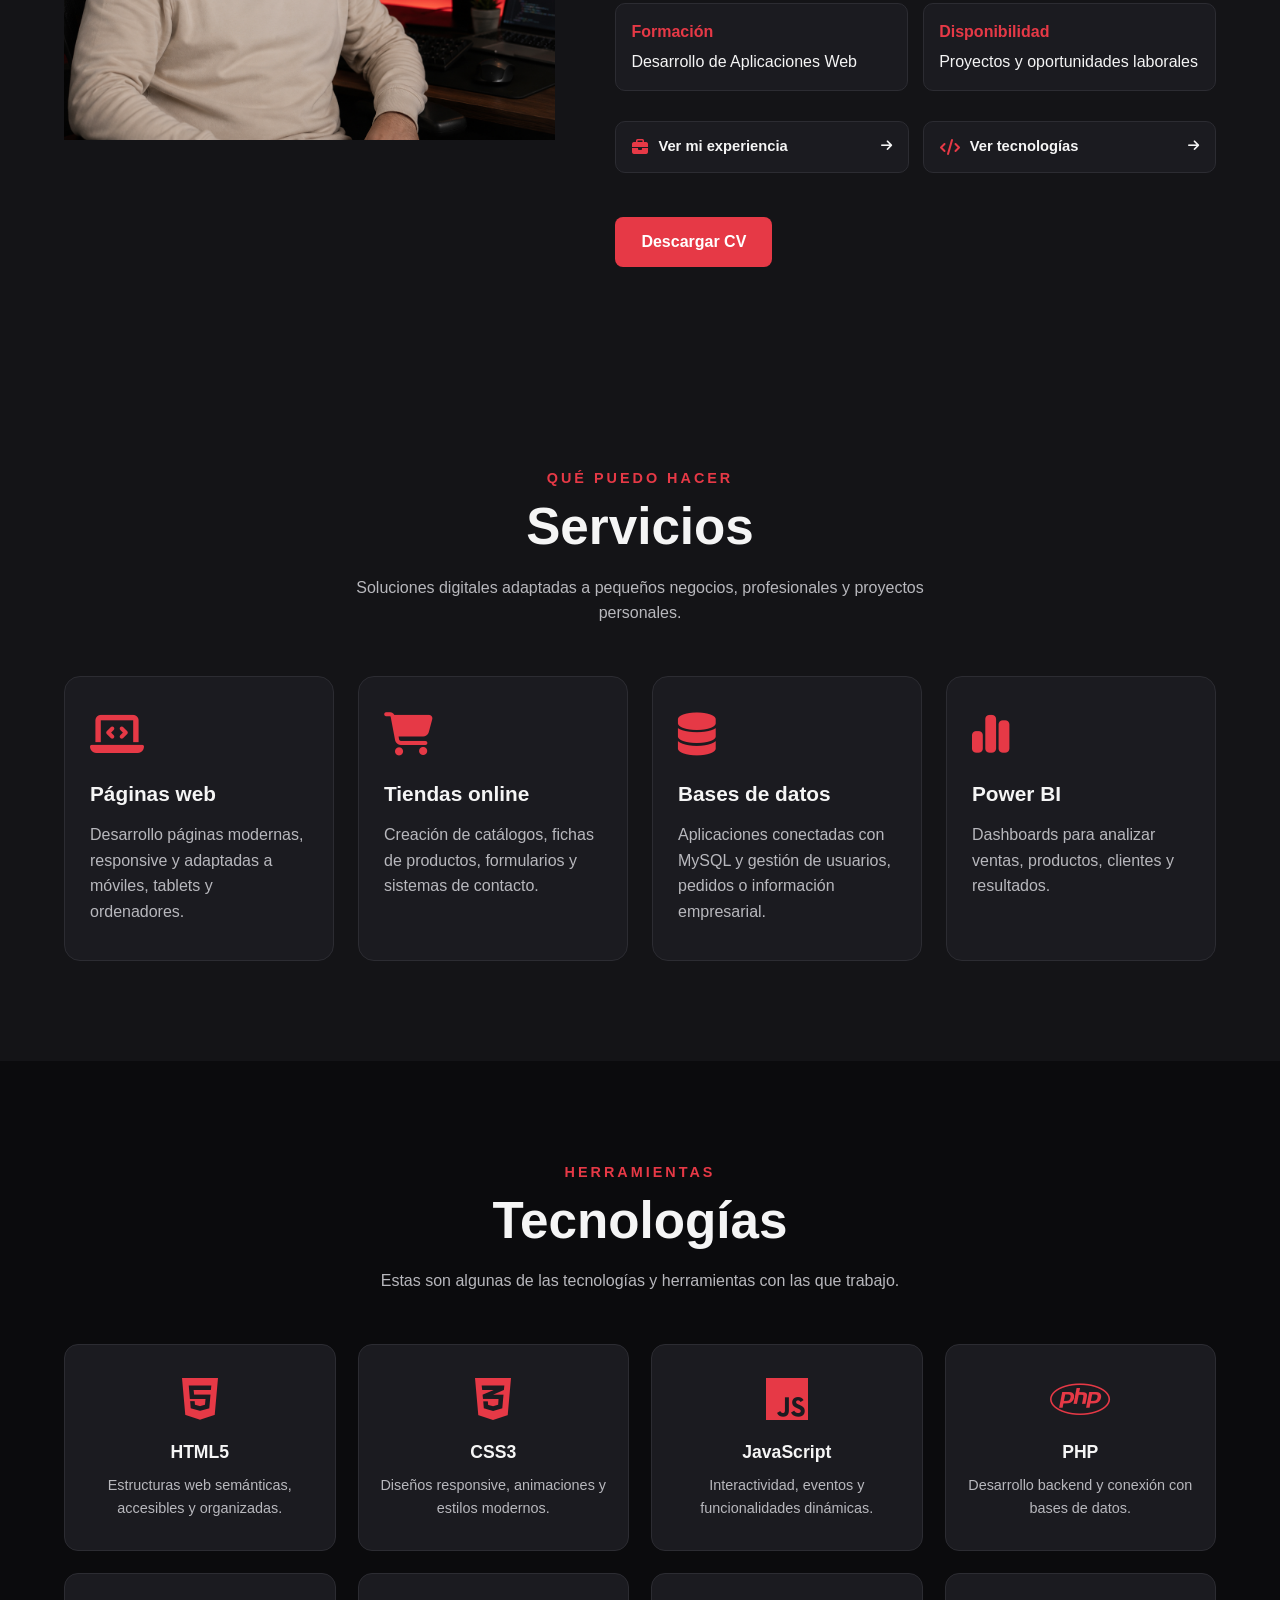
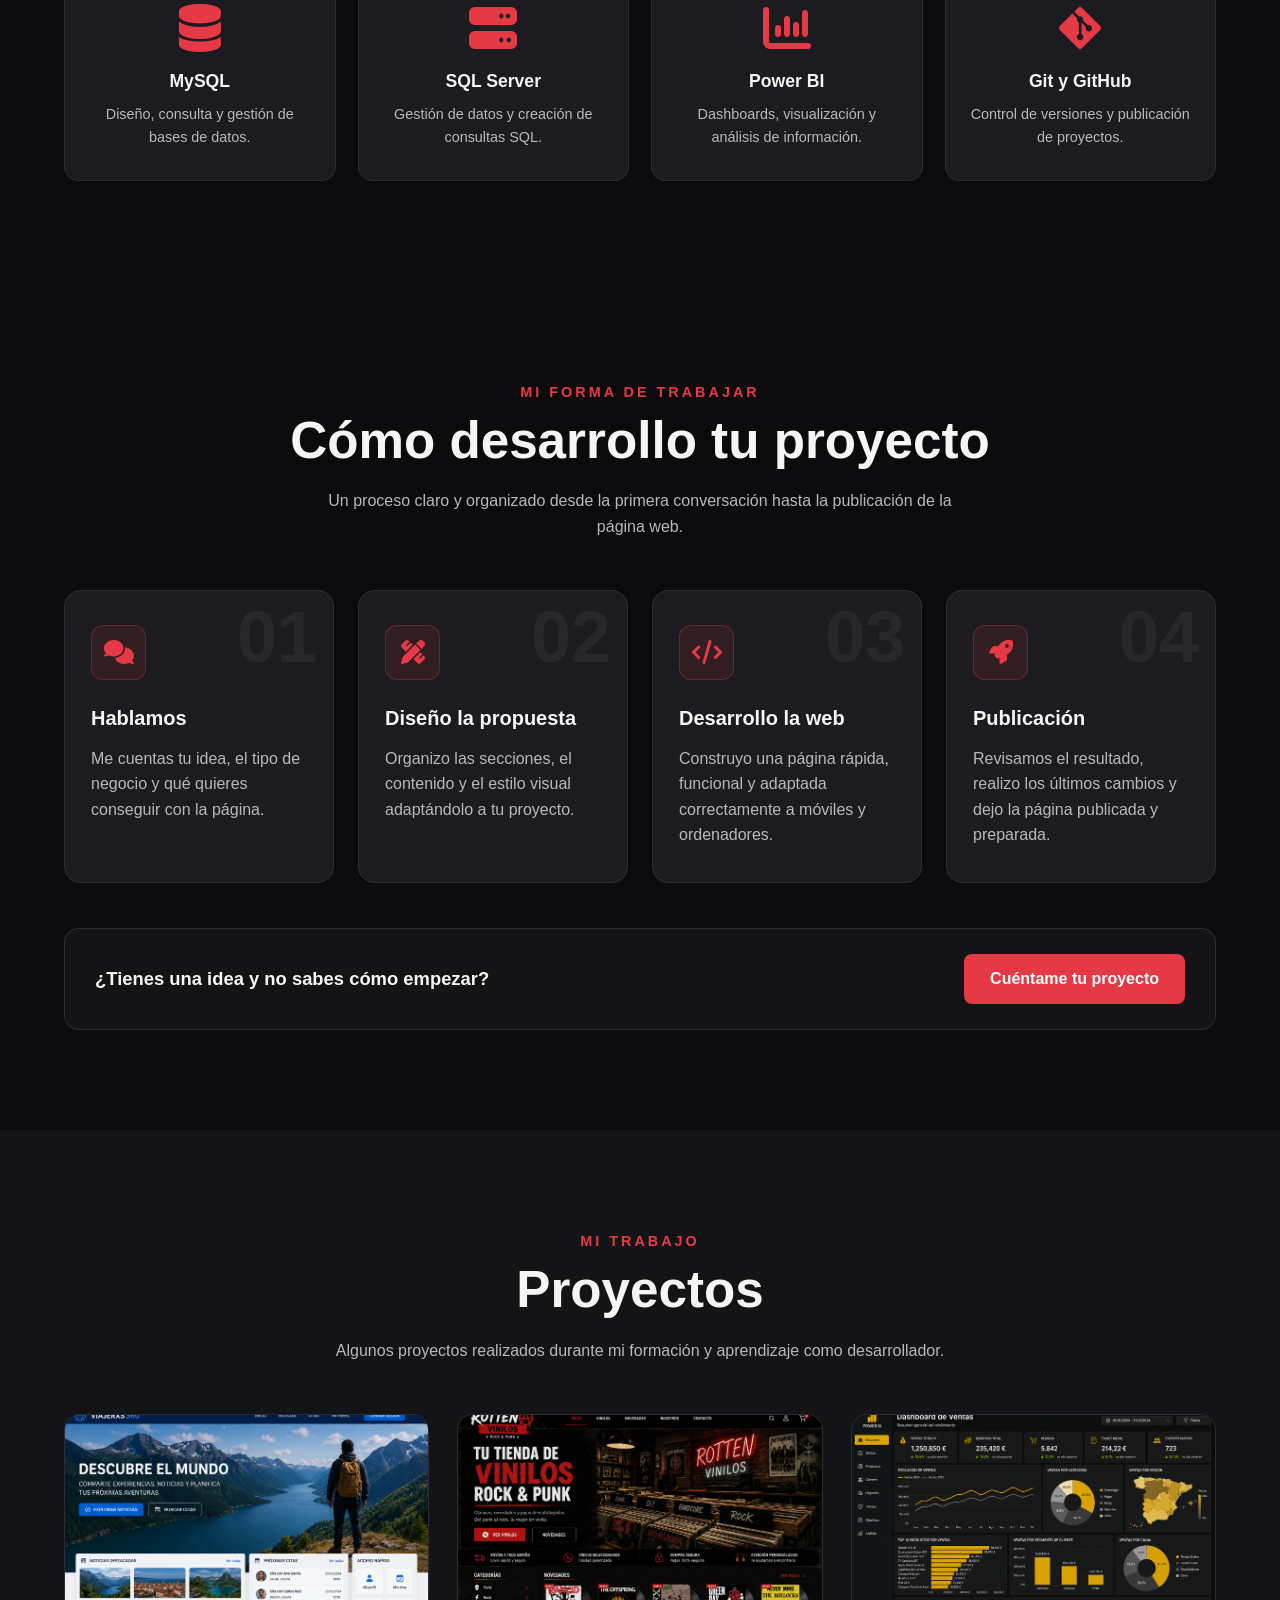
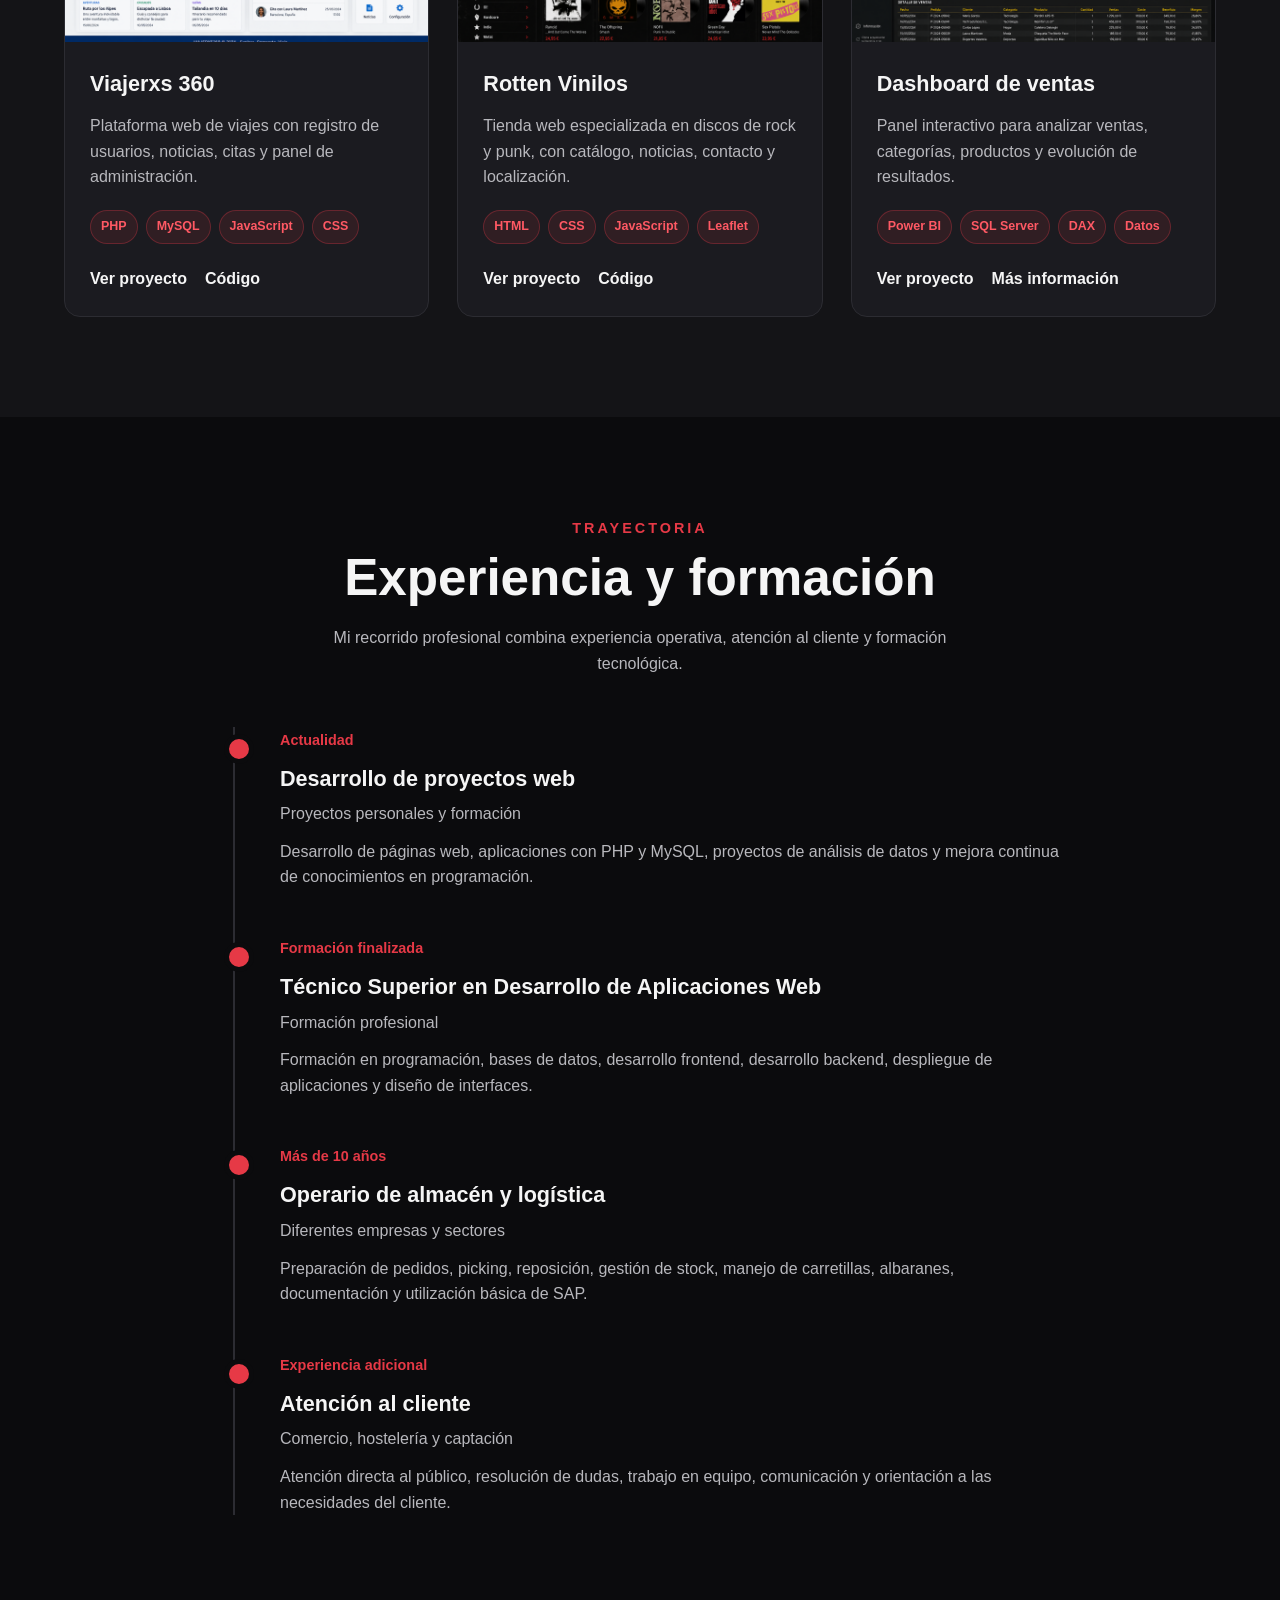
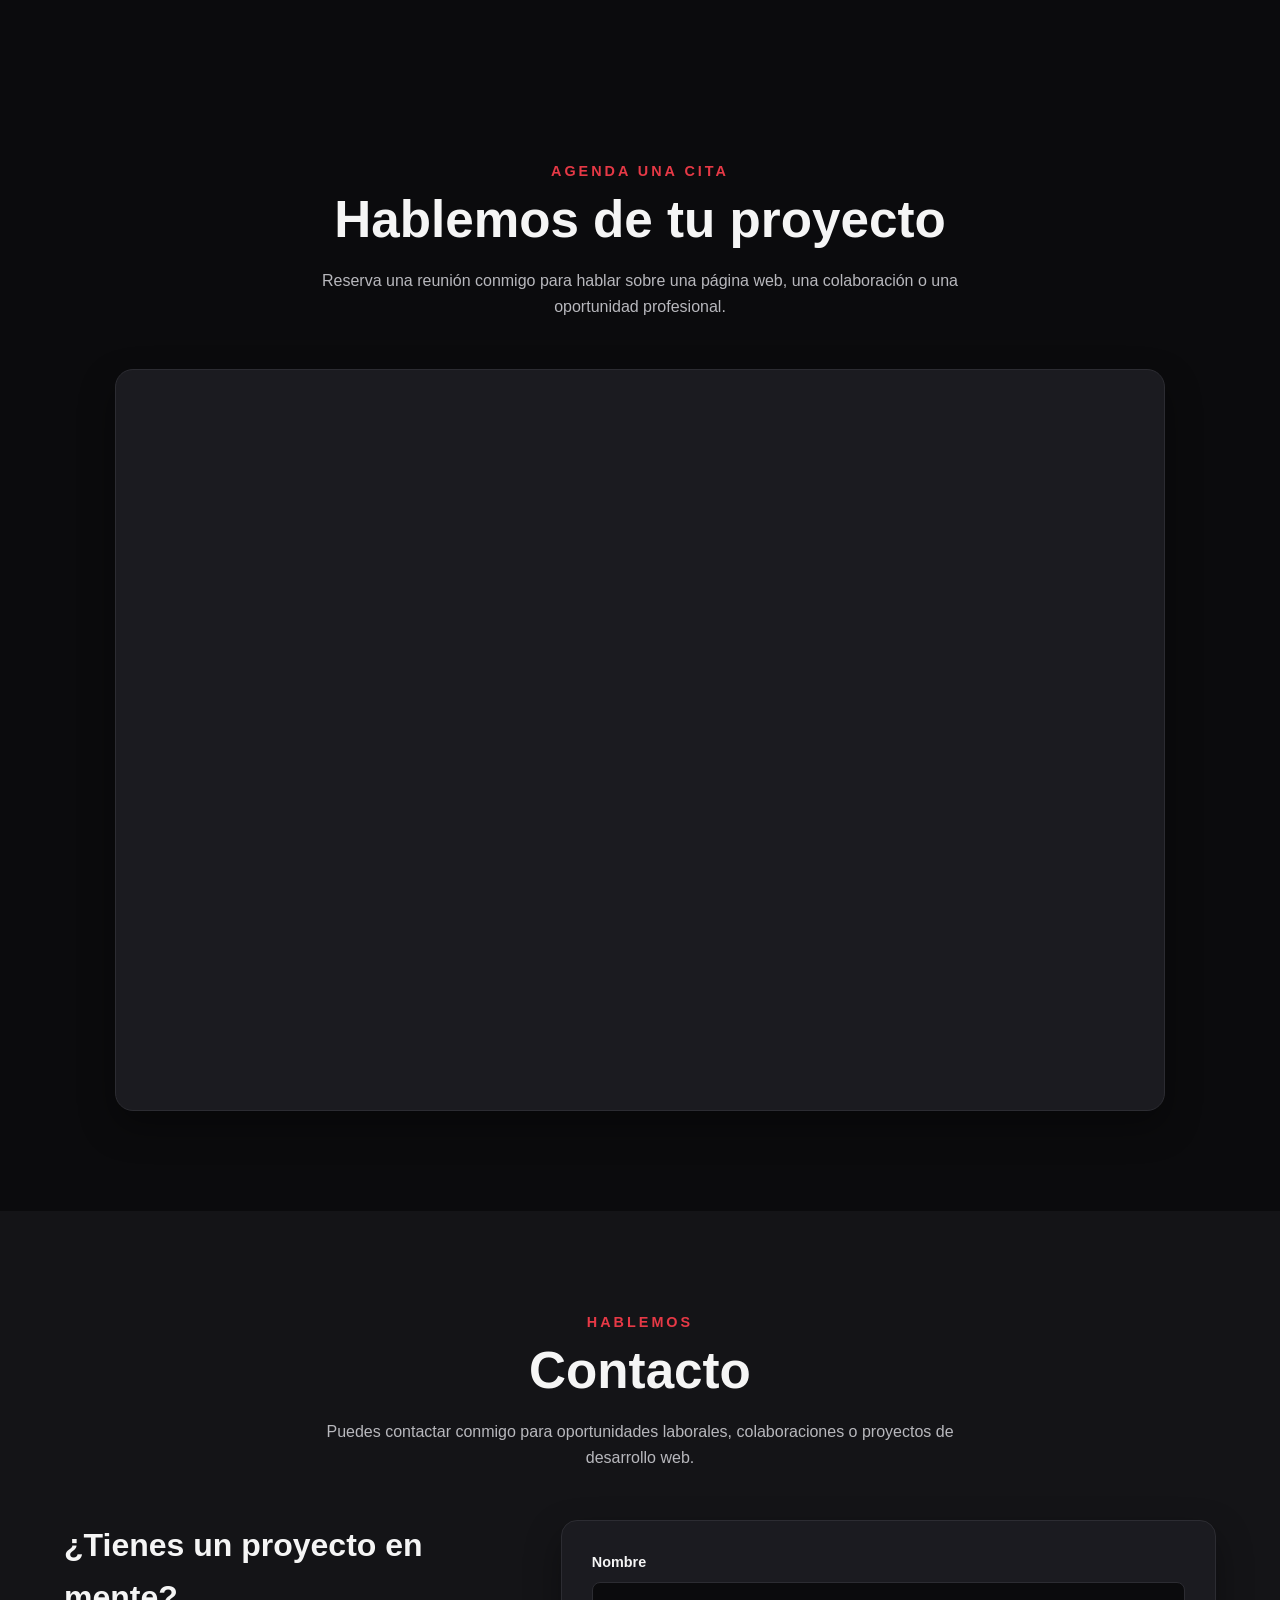
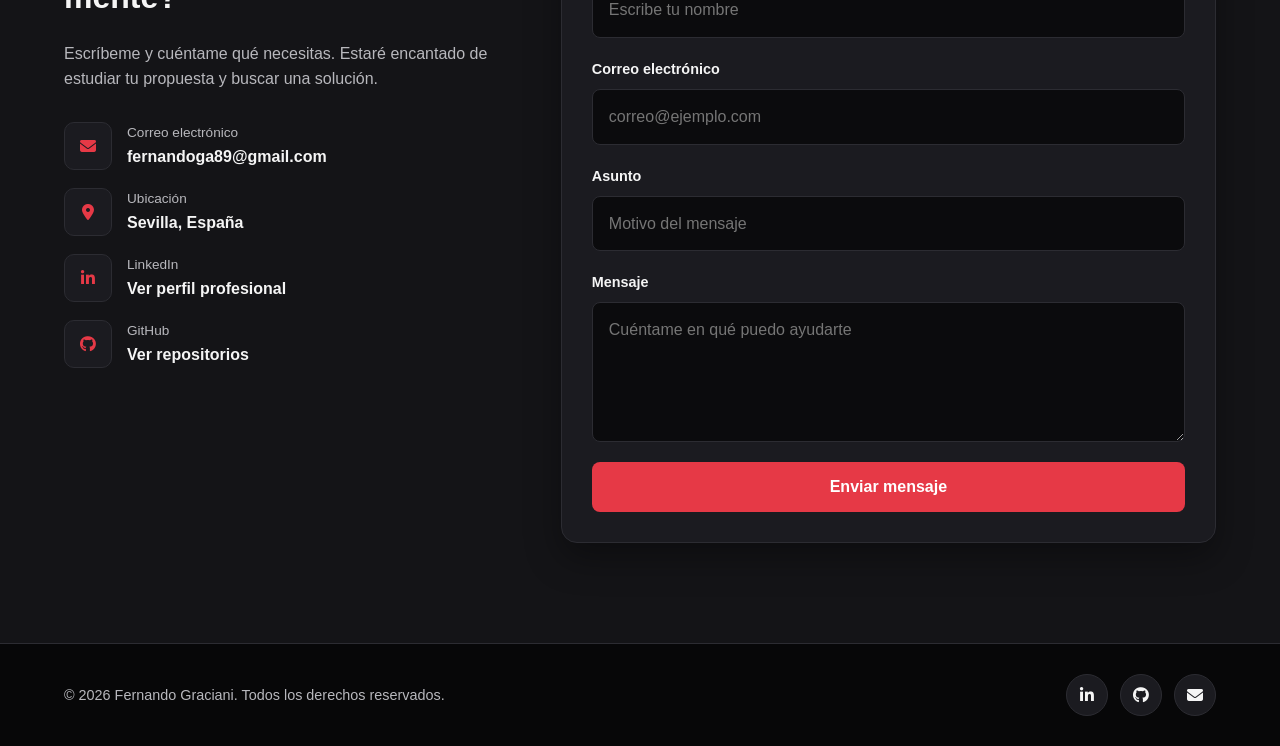
==== commit 34ee1390: "ultimo 21 del 07 del 2026 mejorar distancia del menu sobre mi y botones de inicio" ====
--- a/index.html
+++ b/index.html
@@ -80,15 +80,14 @@
 
                     <li>
                         <a href="#sobre-mi">Sobre mí</a>
+                        
                     </li>
 
                     <li>
                         <a href="#servicios">Servicios</a>
                     </li>
 
-                    <li>
-                        <a href="#tecnologias">Tecnologías</a>
-                    </li>
+                    
                     
                     <li>
                         <a href="#proceso">Cómo trabajo</a> 
@@ -100,11 +99,9 @@
                     </li>
 
                     <li>
-                        <a href="#experiencia">Experiencia</a>
-                    </li>
-
-                    <li>
-                    <a href="#reservar">Reservar llamada</a>
+                         <a href="#reservar" class="menu-destacado">
+                        Reservar llamada
+                        </a>
                     </li>
 
                     <li>
@@ -208,7 +205,7 @@
                     <div class="sobre-mi-texto">
 
                         <h3>
-                            Desarrollo soluciones digitales útiles y fáciles de usar
+                            Tecnología con una visión práctica
                         </h3>
 
                         <p>
@@ -252,6 +249,22 @@
                                 <strong>Disponibilidad</strong>
                                 <span>Proyectos y oportunidades laborales</span>
                             </div>
+
+                        </div>
+                        
+                            <div class="enlaces-sobre-mi">
+
+                            <a href="#experiencia" class="enlace-detalle">
+                                <i class="fa-solid fa-briefcase"></i>
+                                <span>Ver mi experiencia</span>
+                                <i class="fa-solid fa-arrow-right"></i>
+                            </a>
+
+                            <a href="#tecnologias" class="enlace-detalle">
+                                <i class="fa-solid fa-code"></i>
+                                <span>Ver tecnologías</span>
+                                <i class="fa-solid fa-arrow-right"></i>
+                            </a>
 
                         </div>
 
@@ -267,6 +280,7 @@
                 </div>
 
             </div>
+            
         </section>
 
         <section class="servicios seccion" id="servicios">
--- a/css/estilos.css
+++ b/css/estilos.css
@@ -183,7 +183,7 @@
     display: flex;
     align-items: center;
     min-height: 100vh;
-    padding-top: 100px;
+    padding-top: 120px;
     overflow: hidden;
 }
 
@@ -250,7 +250,10 @@
     display: flex;
     flex-wrap: wrap;
     gap: 16px;
-}
+    margin-top: 35px;
+    margin-bottom: 20px;
+}
+
 
 .boton {
     display: inline-flex;
@@ -321,9 +324,88 @@
     box-shadow: var(--sombra);
 }
 
+@media (max-width: 768px) {
+    .inicio {
+        padding-top: 110px;
+        padding-bottom: 70px;
+    }
+}
+
+/* =========================
+   ENLACES SOBRE MÍ
+========================= */
+
+.enlaces-sobre-mi {
+    display: grid;
+    grid-template-columns: repeat(2, minmax(0, 1fr));
+    gap: 14px;
+    margin-top: 28px;
+    margin-bottom: 22px;
+}
+
+.enlace-detalle {
+    display: flex;
+    align-items: center;
+    gap: 10px;
+
+    min-height: 52px;
+    padding: 13px 16px;
+
+    color: var(--color-texto);
+    background-color: var(--color-tarjeta);
+    border: 1px solid var(--color-borde);
+    border-radius: 10px;
+
+    font-size: 0.92rem;
+    font-weight: 700;
+
+    transition:
+        transform var(--transicion),
+        border-color var(--transicion),
+        background-color var(--transicion),
+        color var(--transicion);
+}
+
+.enlace-detalle span {
+    flex: 1;
+}
+
+.enlace-detalle i:first-child {
+    color: var(--color-rojo);
+    font-size: 1rem;
+}
+
+.enlace-detalle i:last-child {
+    font-size: 0.8rem;
+    transition: transform var(--transicion);
+}
+
+.enlace-detalle:hover {
+    color: var(--color-texto);
+    background-color: var(--color-fondo);
+    border-color: var(--color-rojo);
+    transform: translateY(-3px);
+}
+
+.enlace-detalle:hover i:last-child {
+    transform: translateX(4px);
+}
+
+.enlaces-sobre-mi + .boton {
+    margin-top: 0;
+}
+
+@media (max-width: 700px) {
+    .enlaces-sobre-mi {
+        grid-template-columns: 1fr;
+    }
+}
+
+
 /* =========================
    SOBRE MÍ
 ========================= */
+
 
 .sobre-mi {
     background-color: var(--color-fondo-secundario);
@@ -332,21 +414,21 @@
 .sobre-mi-contenido {
     display: grid;
     grid-template-columns: 0.9fr 1.1fr;
-    align-items: center;
+    
     gap: 70px;
 }
 
 .sobre-mi-imagen img {
     width: 100%;
-    max-height: 520px;
+    height: 420px;
     object-fit: cover;
-    border-radius: 18px;
-    box-shadow: var(--sombra);
+    object-position: center;
 }
 
 .sobre-mi-texto h3 {
+    max-width: 620px;
     margin-bottom: 22px;
-    font-size: clamp(1.8rem, 4vw, 2.7rem);
+    font-size: clamp(1.7rem, 2.6vw, 2.3rem);
     line-height: 1.2;
 }
 
@@ -373,6 +455,15 @@
     display: block;
     margin-bottom: 4px;
     color: var(--color-rojo);
+}
+
+.sobre-mi .titulo-seccion {
+    margin-bottom: 35px;
+}
+
+.sobre-mi-contenido {
+    align-items: center;
+    gap: 60px;
 }
 
 /* =========================
@@ -1253,4 +1344,29 @@
     .proceso-accion .boton {
         width: 100%;
     }
+}
+
+/* =========================
+   Reserva llamada Boton
+========================= */
+
+.menu a.menu-destacado {
+    padding: 10px 16px;
+    color: #ffffff;
+    background-color: var(--color-rojo);
+    border-radius: 8px;
+}
+
+.menu a.menu-destacado::after {
+    display: none;
+}
+
+.menu a.menu-destacado:hover {
+    color: #ffffff;
+    background-color: var(--color-rojo-claro);
+    transform: translateY(-2px);
+}
+
+.enlaces-sobre-mi + .boton {
+    margin-top: 22px;
 }
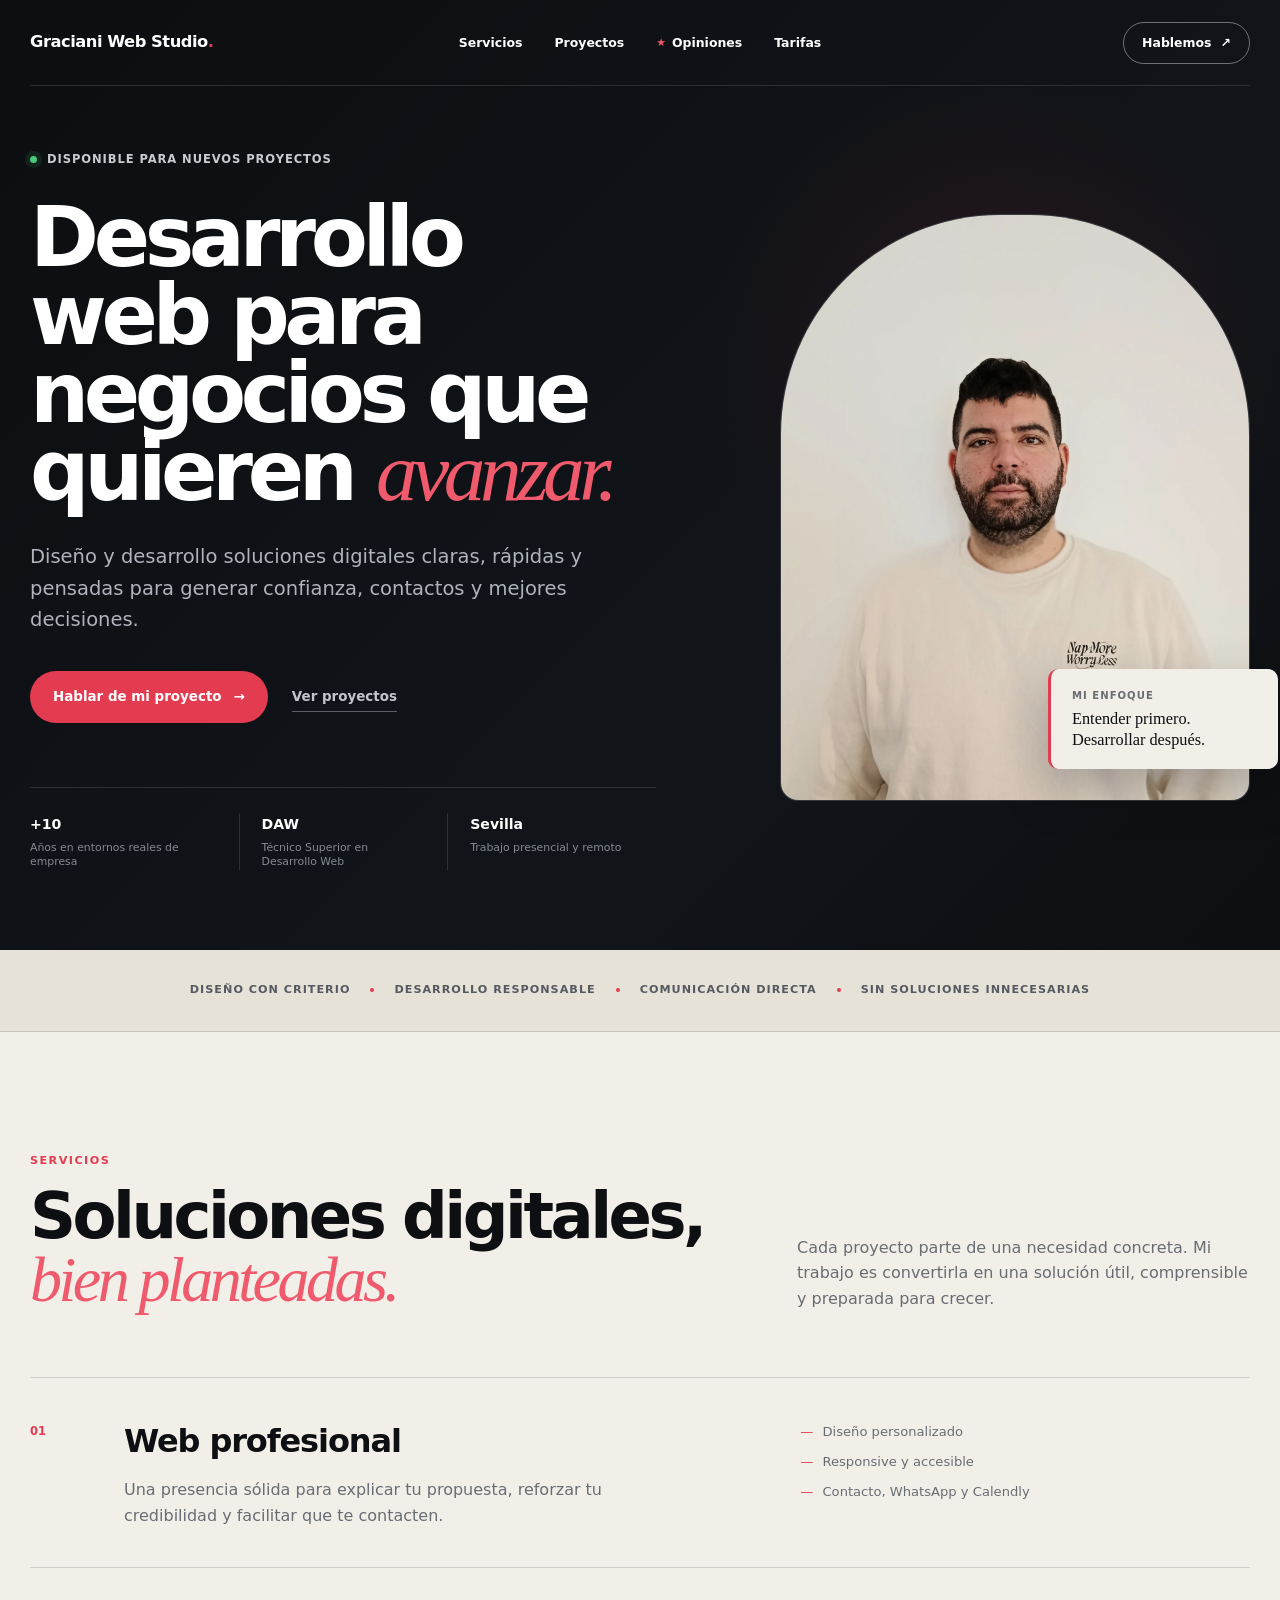
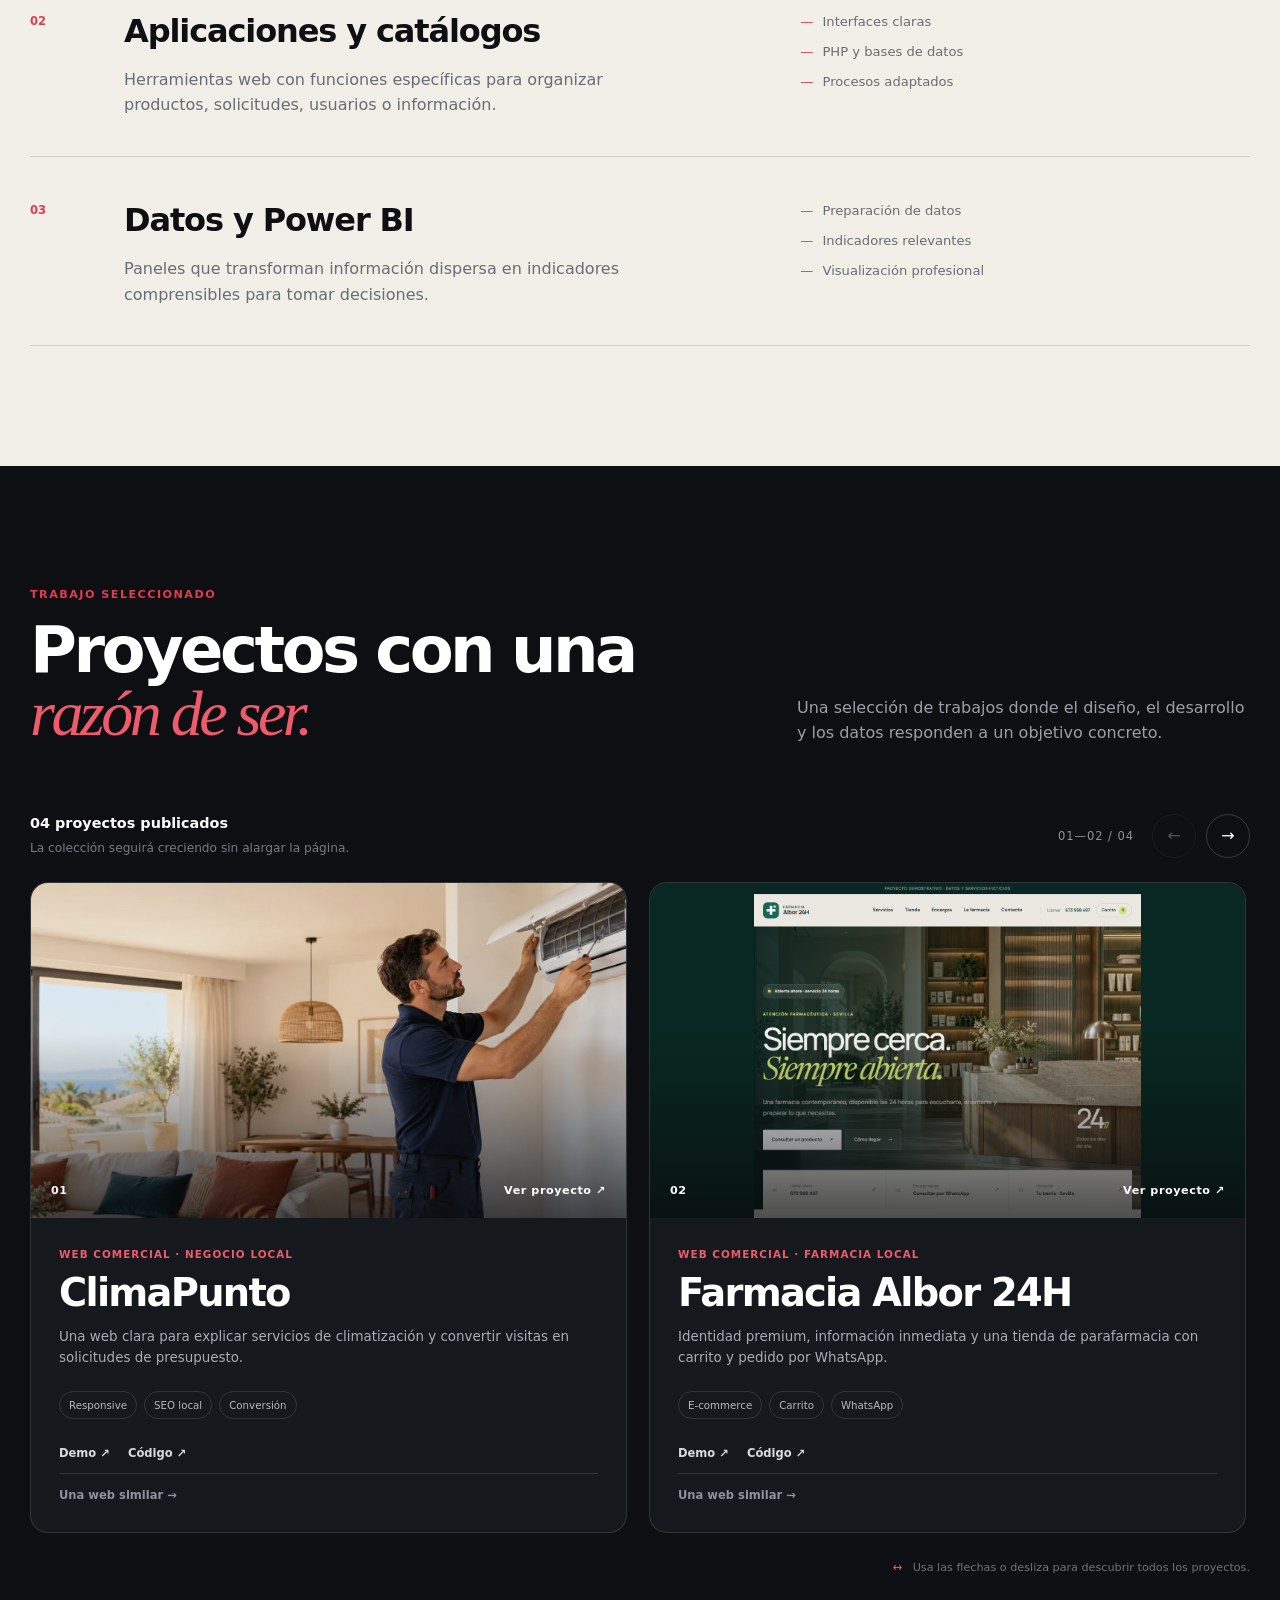
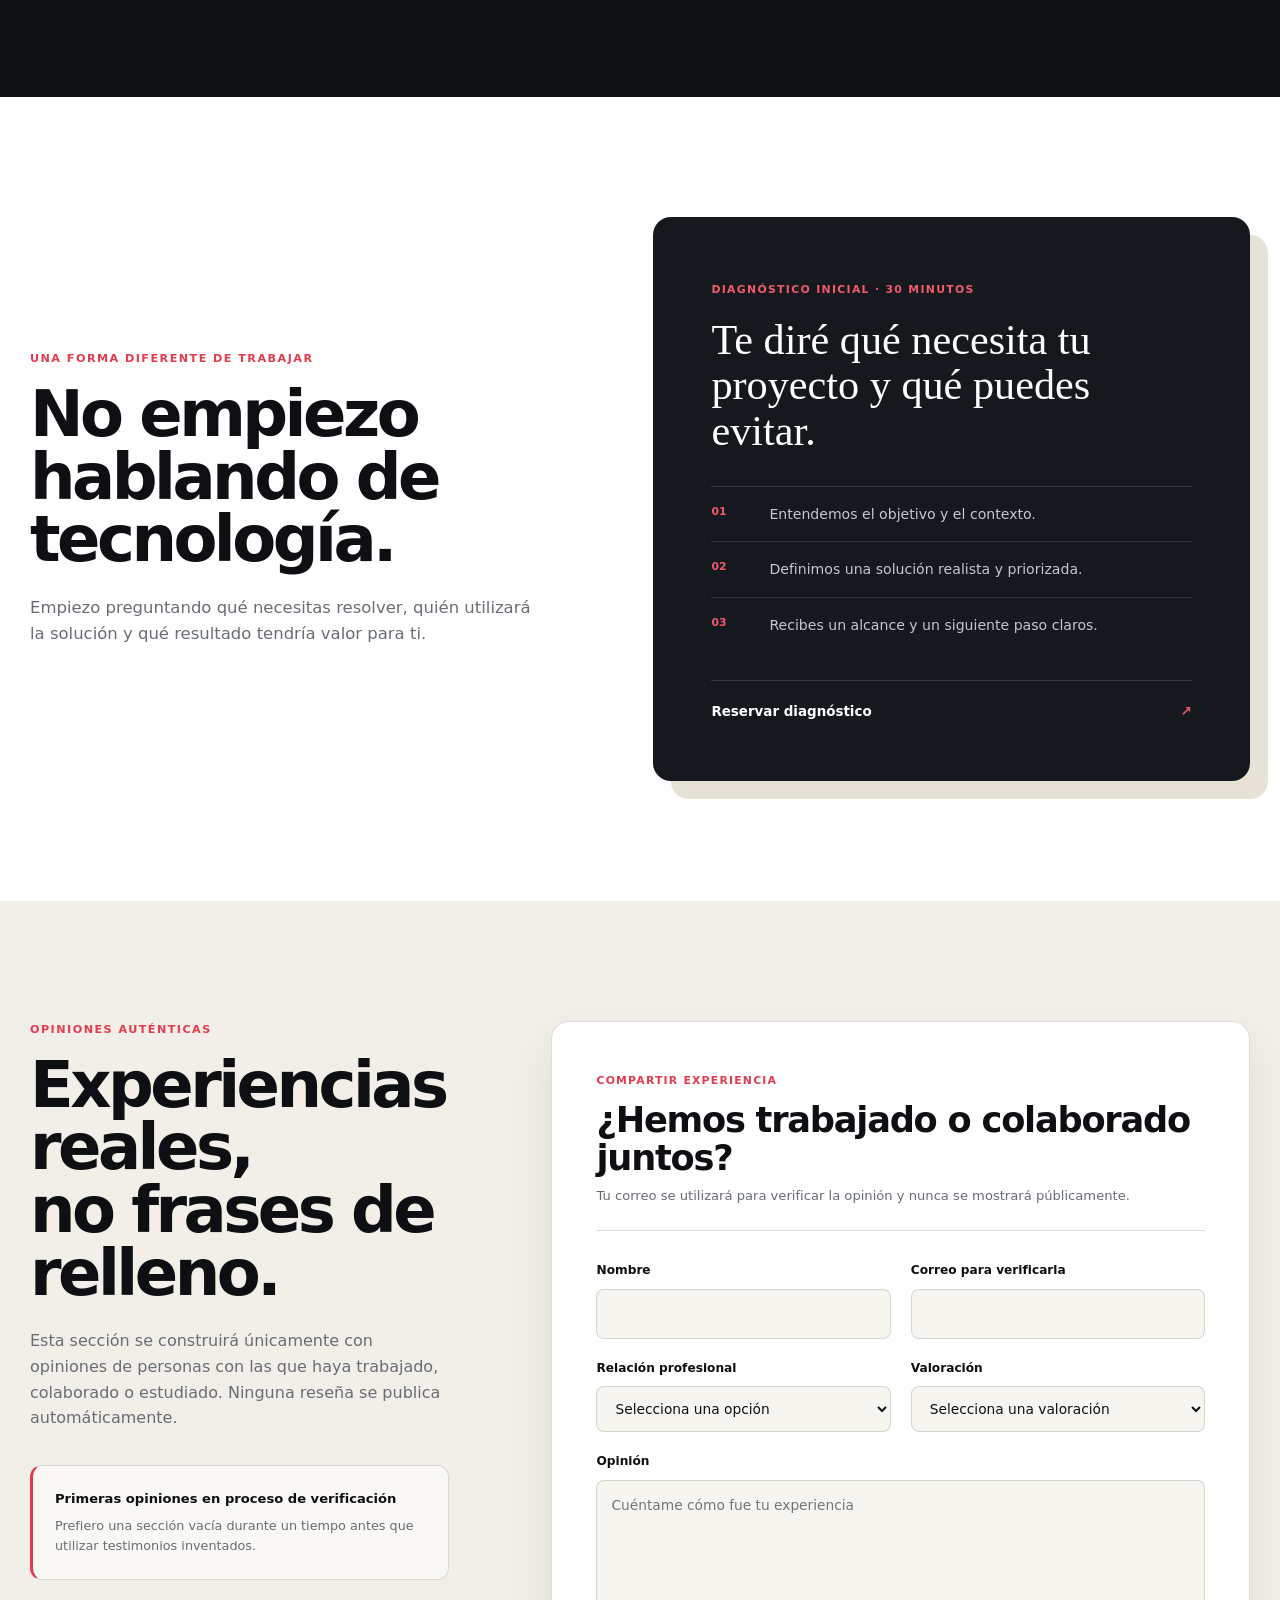
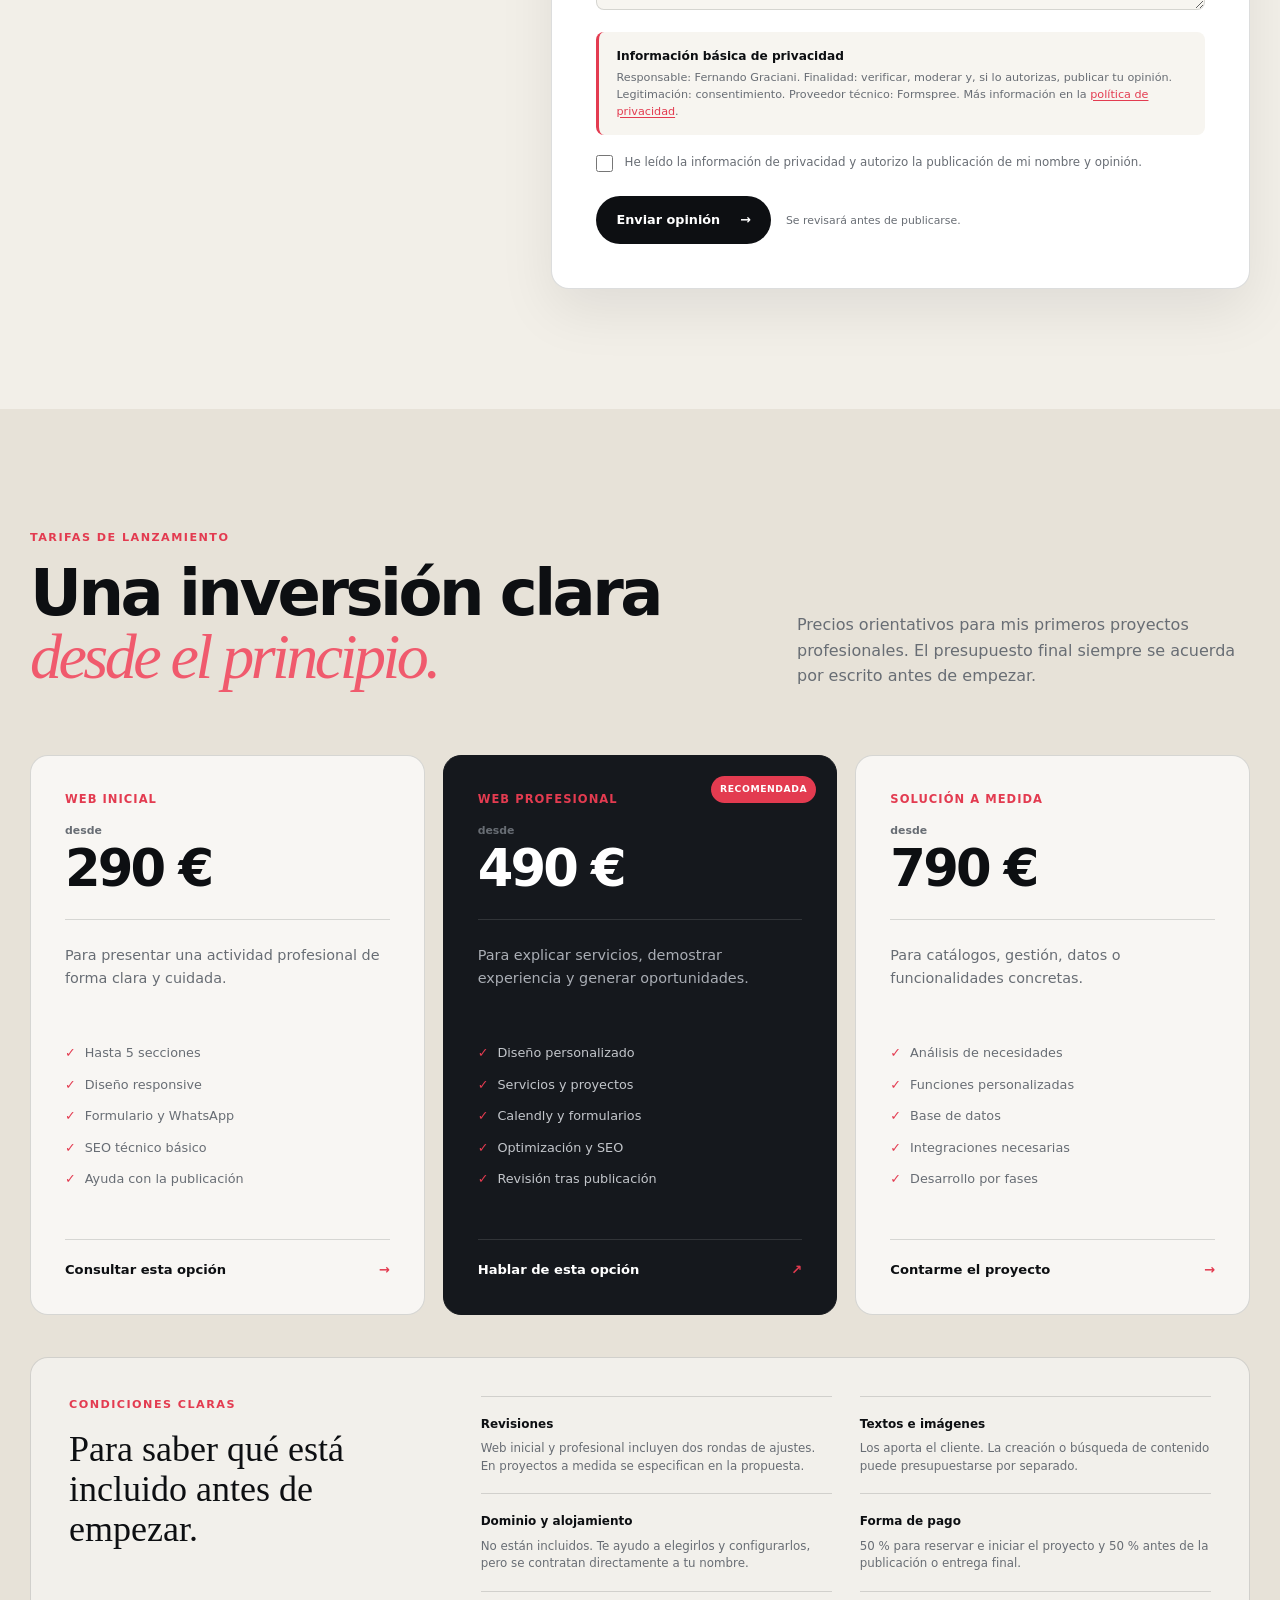
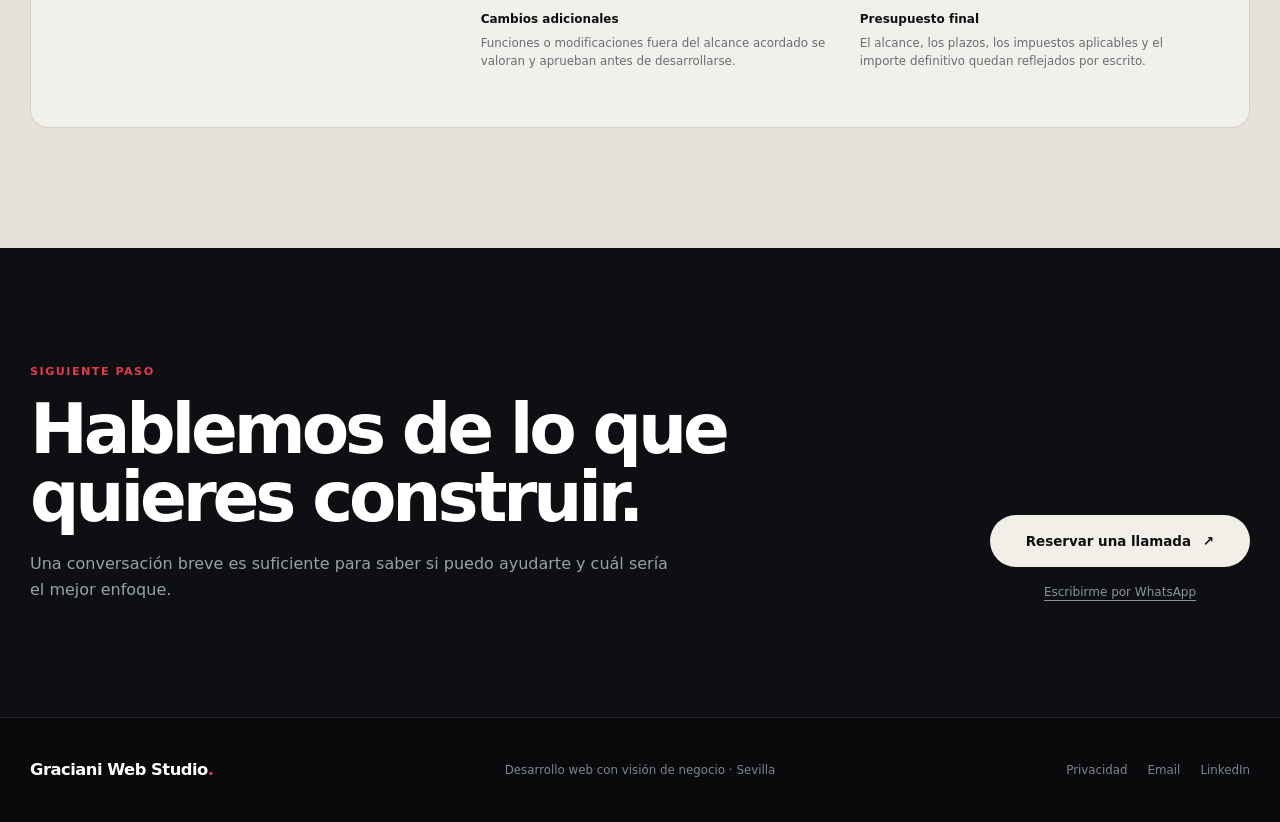
==== commit e558f92e: "Add files via upload" ====
--- a/index.html
+++ b/index.html
@@ -1,1119 +1,486 @@
-
-<!DOCTYPE html>
-<html lang="es">
-<head>
-    <meta charset="UTF-8">
-
-    <meta
-        name="viewport"
-        content="width=device-width, initial-scale=1.0"
-    >
-
-    <meta
-        name="description"
-        content="Portfolio personal de Fernando Graciani, desarrollador de aplicaciones web."
-    >
-
-    <title>Fernando Graciani Aguirre | Desarrollador Web</title>
-
-    <!-- Archivo CSS principal -->
-    <link rel="stylesheet" href="css/estilos.css">
-    
-    <!-- Iconos de Font Awesome -->
-    <link
-        rel="stylesheet"
-        href="https://cdnjs.cloudflare.com/ajax/libs/font-awesome/6.5.2/css/all.min.css"
-    >
-</head>
-
-
-<a
-    href="https://wa.me/34673998497?text=Hola%20Fernando,%20he%20visto%20tu%20web%20y%20quiero%20contactar%20contigo."
-    class="whatsapp-flotante"
-    id="boton-whatsapp"
-    target="_blank"
-    rel="noopener noreferrer"
-    aria-label="Hablar por WhatsApp"
->
-    <i class="fa-brands fa-whatsapp"></i>
-</a>
-
-<button
-    class="volver-arriba"
-    id="volver-arriba"
-    type="button"
-    aria-label="Volver arriba"
->
-    <i class="fa-solid fa-arrow-up"></i>
-</button>
-
-<body>
-
-    <!-- =========================
-         CABECERA Y NAVEGACIÓN
-    ========================== -->
-
-    <header class="cabecera">
-        <div class="contenedor navegacion">
-
-            <a href="#inicio" class="logo">
-                Graciani Web Studio<span>.</span>
-            </a>
-
-            <button
-                class="boton-menu"
-                id="boton-menu"
-                type="button"
-                aria-label="Abrir menú de navegación"
-                aria-expanded="false"
-            >
-                <span></span>
-                <span></span>
-                <span></span>
-            </button>
-
-            <nav>
-                <ul class="menu" id="menu">
-                    <li>
-                        <a href="#inicio">Inicio</a>
-                    </li>
-
-                    <li>
-                        <a href="#sobre-mi">Sobre mí</a>
-                        
-                    </li>
-
-                    <li>
-                        <a href="#servicios">Servicios</a>
-                    </li>
-
-                    
-                    
-                    <li>
-                        <a href="#proceso">Cómo trabajo</a> 
-
-                    </li>
-
-                    <li>
-                        <a href="#proyectos">Proyectos</a>
-                    </li>
-
-                    <li>
-                         <a href="#reservar" class="menu-destacado">
-                        Reservar llamada
-                        </a>
-                    </li>
-
-                    <li>
-                        <a href="#contacto">Contacto</a>
-                    </li>
-                </ul>
-            </nav>
-
-        </div>
-    </header>
-
-
-    <main>
-
-        <!-- =========================
-             SECCIÓN DE INICIO
-        ========================== -->
-
-        <section class="inicio" id="inicio">
-            <div class="contenedor inicio-contenido">
-
-                <div class="inicio-texto">
-
-                    <span class="saludo">
-                        Hola, soy
-                    </span>
-
-                    <h1>
-                        Fernando
-                        <span>Graciani</span>
-                        Aguirre
-                    </h1>
-
-                    <h2>
-                        Desarrollador de Aplicaciones Web
-                    </h2>
-
-                    <p>
-                        Diseño y desarrollo páginas web funcionales,
-                        modernas y adaptadas a cualquier dispositivo.
-                        Trabajo con HTML, CSS, JavaScript, PHP, MySQL,
-                        SQL Server y herramientas de análisis como Power BI.
-                    </p>
-
-                    <div class="botones-inicio">
-
-                    <a href="#proyectos" class="boton boton-principal">
-                        Ver proyectos
-                    </a>
-
-                    <a href="#reservar" class="boton boton-secundario">
-                        Reservar llamada
-                    </a>
-
-                    <a href="#contacto" class="boton boton-secundario">
-                        Contactar
-                    </a>
-
-</div>
-                </div>
-
-                <div class="inicio-imagen">
-                    <img
-                        src="imagenes/fernando.jpg"
-                        alt="Fotografía de Fernando Graciani"
-                    >
-                </div>
-
-            </div>
-        </section>
-
-
-        <!-- =========================
-             SECCIÓN SOBRE MÍ
-        ========================== -->
-
-        <section class="sobre-mi seccion" id="sobre-mi">
-            <div class="contenedor">
-
-                <div class="titulo-seccion">
-                    <span>Conóceme</span>
-
-                    <h2>Sobre mí</h2>
-
-                    <p>
-                        Mi experiencia profesional y mi formación me permiten
-                        combinar conocimientos tecnológicos con una visión
-                        práctica del funcionamiento de las empresas.
-                    </p>
-                </div>
-
-                <div class="sobre-mi-contenido">
-
-                    <div class="sobre-mi-imagen">
-                        <img
-                            src="imagenes/trabajando.png"
-                            alt="Fernando trabajando como desarrollador web"
-                        >
-                    </div>
-
-                    <div class="sobre-mi-texto">
-
-                        <h3>
-                            Tecnología con una visión práctica
-                        </h3>
-
-                        <p>
-                            Soy titulado en Desarrollo de Aplicaciones Web y
-                            tengo formación en programación, bases de datos,
-                            diseño web y análisis de información.
-                        </p>
-
-                        <p>
-                            También cuento con más de diez años de experiencia
-                            en logística y almacén, realizando funciones de
-                            preparación de pedidos, gestión de stock, manejo
-                            de documentación y utilización de herramientas
-                            como SAP.
-                        </p>
-
-                        <p>
-                            Esta combinación me permite comprender tanto la
-                            parte técnica como las necesidades reales de una
-                            empresa y sus trabajadores.
-                        </p>
-
-                        <div class="datos-personales">
-
-                            <div class="dato">
-                                <strong>Nombre</strong>
-                                <span>Fernando Graciani Aguirre</span>
-                            </div>
-
-                            <div class="dato">
-                                <strong>Ubicación</strong>
-                                <span>Sevilla, España</span>
-                            </div>
-
-                            <div class="dato">
-                                <strong>Formación</strong>
-                                <span>Desarrollo de Aplicaciones Web</span>
-                            </div>
-
-                            <div class="dato">
-                                <strong>Disponibilidad</strong>
-                                <span>Proyectos y oportunidades laborales</span>
-                            </div>
-
-                        </div>
-                        
-                            <div class="enlaces-sobre-mi">
-
-                            <a href="#experiencia" class="enlace-detalle">
-                                <i class="fa-solid fa-briefcase"></i>
-                                <span>Ver mi experiencia</span>
-                                <i class="fa-solid fa-arrow-right"></i>
-                            </a>
-
-                            <a href="#tecnologias" class="enlace-detalle">
-                                <i class="fa-solid fa-code"></i>
-                                <span>Ver tecnologías</span>
-                                <i class="fa-solid fa-arrow-right"></i>
-                            </a>
-
-                        </div>
-
-                        <a
-                            href="documentos/cv-fernando.pdf"
-                            class="boton boton-principal"
-                            download
-                        >
-                            Descargar CV
-                        </a>
-
-                    </div>
-                </div>
-
-            </div>
-            
-        </section>
-
-        <section class="servicios seccion" id="servicios">
-    <div class="contenedor">
-
-        <div class="titulo-seccion">
-            <span>Qué puedo hacer</span>
-            <h2>Servicios</h2>
-            <p>
-                Soluciones digitales adaptadas a pequeños negocios,
-                profesionales y proyectos personales.
-            </p>
-        </div>
-
-        <div class="servicios-grid">
-
-            <article class="servicio">
-                <i class="fa-solid fa-laptop-code"></i>
-
-                <h3>Páginas web</h3>
-
-                <p>
-                    Desarrollo páginas modernas, responsive y adaptadas
-                    a móviles, tablets y ordenadores.
-                </p>
-            </article>
-
-            <article class="servicio">
-                <i class="fa-solid fa-cart-shopping"></i>
-
-                <h3>Tiendas online</h3>
-
-                <p>
-                    Creación de catálogos, fichas de productos,
-                    formularios y sistemas de contacto.
-                </p>
-            </article>
-
-            <article class="servicio">
-                <i class="fa-solid fa-database"></i>
-
-                <h3>Bases de datos</h3>
-
-                <p>
-                    Aplicaciones conectadas con MySQL y gestión
-                    de usuarios, pedidos o información empresarial.
-                </p>
-            </article>
-
-            <article class="servicio">
-                <i class="fa-solid fa-chart-simple"></i>
-
-                <h3>Power BI</h3>
-
-                <p>
-                    Dashboards para analizar ventas, productos,
-                    clientes y resultados.
-                </p>
-            </article>
-
-        </div>
-
-    </div>
-</section>
-
-
-        <!-- =========================
-             SECCIÓN TECNOLOGÍAS
-        ========================== -->
-
-        <section class="seccion" id="tecnologias">
-            <div class="contenedor">
-
-                <div class="titulo-seccion">
-                    <span>Herramientas</span>
-
-                    <h2>Tecnologías</h2>
-
-                    <p>
-                        Estas son algunas de las tecnologías y herramientas
-                        con las que trabajo.
-                    </p>
-                </div>
-
-                <div class="tecnologias-grid">
-
-                    <article class="tecnologia">
-                        <i class="fa-brands fa-html5"></i>
-
-                        <h3>HTML5</h3>
-
-                        <p>
-                            Estructuras web semánticas, accesibles y organizadas.
-                        </p>
-                    </article>
-
-                    <article class="tecnologia">
-                        <i class="fa-brands fa-css3-alt"></i>
-
-                        <h3>CSS3</h3>
-
-                        <p>
-                            Diseños responsive, animaciones y estilos modernos.
-                        </p>
-                    </article>
-
-                    <article class="tecnologia">
-                        <i class="fa-brands fa-js"></i>
-
-                        <h3>JavaScript</h3>
-
-                        <p>
-                            Interactividad, eventos y funcionalidades dinámicas.
-                        </p>
-                    </article>
-
-                    <article class="tecnologia">
-                        <i class="fa-brands fa-php"></i>
-
-                        <h3>PHP</h3>
-
-                        <p>
-                            Desarrollo backend y conexión con bases de datos.
-                        </p>
-                    </article>
-
-                    <article class="tecnologia">
-                        <i class="fa-solid fa-database"></i>
-
-                        <h3>MySQL</h3>
-
-                        <p>
-                            Diseño, consulta y gestión de bases de datos.
-                        </p>
-                    </article>
-
-                    <article class="tecnologia">
-                        <i class="fa-solid fa-server"></i>
-
-                        <h3>SQL Server</h3>
-
-                        <p>
-                            Gestión de datos y creación de consultas SQL.
-                        </p>
-                    </article>
-
-                    <article class="tecnologia">
-                        <i class="fa-solid fa-chart-column"></i>
-
-                        <h3>Power BI</h3>
-
-                        <p>
-                            Dashboards, visualización y análisis de información.
-                        </p>
-                    </article>
-
-                    <article class="tecnologia">
-                        <i class="fa-brands fa-git-alt"></i>
-
-                        <h3>Git y GitHub</h3>
-
-                        <p>
-                            Control de versiones y publicación de proyectos.
-                        </p>
-                    </article>
-
-                </div>
-
-            </div>
-        </section>
-
-        <section class="proceso seccion" id="proceso">
-    <div class="contenedor">
-
-        <div class="titulo-seccion">
-            <span>Mi forma de trabajar</span>
-            <h2>Cómo desarrollo tu proyecto</h2>
-
-            <p>
-                Un proceso claro y organizado desde la primera conversación
-                hasta la publicación de la página web.
-            </p>
-        </div>
-
-        <div class="proceso-grid">
-
-            <article class="paso">
-                <span class="paso-numero">01</span>
-
-                <div class="paso-icono">
-                    <i class="fa-solid fa-comments"></i>
-                </div>
-
-                <h3>Hablamos</h3>
-
-                <p>
-                    Me cuentas tu idea, el tipo de negocio y qué quieres
-                    conseguir con la página.
-                </p>
-            </article>
-
-            <article class="paso">
-                <span class="paso-numero">02</span>
-
-                <div class="paso-icono">
-                    <i class="fa-solid fa-pen-ruler"></i>
-                </div>
-
-                <h3>Diseño la propuesta</h3>
-
-                <p>
-                    Organizo las secciones, el contenido y el estilo visual
-                    adaptándolo a tu proyecto.
-                </p>
-            </article>
-
-            <article class="paso">
-                <span class="paso-numero">03</span>
-
-                <div class="paso-icono">
-                    <i class="fa-solid fa-code"></i>
-                </div>
-
-                <h3>Desarrollo la web</h3>
-
-                <p>
-                    Construyo una página rápida, funcional y adaptada
-                    correctamente a móviles y ordenadores.
-                </p>
-            </article>
-
-            <article class="paso">
-                <span class="paso-numero">04</span>
-
-                <div class="paso-icono">
-                    <i class="fa-solid fa-rocket"></i>
-                </div>
-
-                <h3>Publicación</h3>
-
-                <p>
-                    Revisamos el resultado, realizo los últimos cambios
-                    y dejo la página publicada y preparada.
-                </p>
-            </article>
-
-        </div>
-
-        <div class="proceso-accion">
-            <p>¿Tienes una idea y no sabes cómo empezar?</p>
-
-            <a href="#reservar" class="boton boton-principal">
-                Cuéntame tu proyecto
-            </a>
-        </div>
-
-    </div>
-</section>
-
-
-        <!-- =========================
-             SECCIÓN PROYECTOS
-        ========================== -->
-
-        <section class="proyectos seccion" id="proyectos">
-            <div class="contenedor">
-
-                <div class="titulo-seccion">
-                    <span>Mi trabajo</span>
-
-                    <h2>Proyectos</h2>
-
-                    <p>
-                        Algunos proyectos realizados durante mi formación
-                        y aprendizaje como desarrollador.
-                    </p>
-                </div>
-
-                <div class="proyectos-grid">
-
-                    <!-- Proyecto 1 -->
-
-                    <article class="proyecto">
-
-                        <div class="proyecto-imagen">
-                            <img
-                                src="imagenes/viajerxs360.png"
-                                alt="Captura del proyecto Viajerxs 360"
-                            >
-                        </div>
-
-                        <div class="proyecto-contenido">
-
-                            <h3>Viajerxs 360</h3>
-
-                            <p>
-                                Plataforma web de viajes con registro de usuarios,
-                                noticias, citas y panel de administración.
-                            </p>
-
-                            <div class="etiquetas">
-                                <span class="etiqueta">PHP</span>
-                                <span class="etiqueta">MySQL</span>
-                                <span class="etiqueta">JavaScript</span>
-                                <span class="etiqueta">CSS</span>
-                            </div>
-
-                            <div class="enlaces-proyecto">
-
-                                <a
-                                    href="#"
-                                    target="_blank"
-                                    rel="noopener noreferrer"
-                                >
-                                    Ver proyecto
-                                </a>
-
-                                <a
-                                    href="#"
-                                    target="_blank"
-                                    rel="noopener noreferrer"
-                                >
-                                    Código
-                                </a>
-
-                            </div>
-
-                        </div>
-                    </article>
-
-
-                    <!-- Proyecto 2 -->
-
-                    <article class="proyecto">
-
-                        <div class="proyecto-imagen">
-                            <img
-                                src="imagenes/rotten-vinilos.png"
-                                alt="Captura de la tienda Rotten Vinilos"
-                            >
-                        </div>
-
-                        <div class="proyecto-contenido">
-
-                            <h3>Rotten Vinilos</h3>
-
-                            <p>
-                                Tienda web especializada en discos de rock y punk,
-                                con catálogo, noticias, contacto y localización.
-                            </p>
-
-                            <div class="etiquetas">
-                                <span class="etiqueta">HTML</span>
-                                <span class="etiqueta">CSS</span>
-                                <span class="etiqueta">JavaScript</span>
-                                <span class="etiqueta">Leaflet</span>
-                            </div>
-
-                            <div class="enlaces-proyecto">
-
-                                <a
-                                    href="#"
-                                    target="_blank"
-                                    rel="noopener noreferrer"
-                                >
-                                    Ver proyecto
-                                </a>
-
-                                <a
-                                    href="#"
-                                    target="_blank"
-                                    rel="noopener noreferrer"
-                                >
-                                    Código
-                                </a>
-
-                            </div>
-
-                        </div>
-                    </article>
-
-
-                    <!-- Proyecto 3 -->
-
-                    <article class="proyecto">
-
-                        <div class="proyecto-imagen">
-                            <img
-                                src="imagenes/dashboard-powerbi.png"
-                                alt="Dashboard de ventas creado con Power BI"
-                            >
-                        </div>
-
-                        <div class="proyecto-contenido">
-
-                            <h3>Dashboard de ventas</h3>
-
-                            <p>
-                                Panel interactivo para analizar ventas,
-                                categorías, productos y evolución de resultados.
-                            </p>
-
-                            <div class="etiquetas">
-                                <span class="etiqueta">Power BI</span>
-                                <span class="etiqueta">SQL Server</span>
-                                <span class="etiqueta">DAX</span>
-                                <span class="etiqueta">Datos</span>
-                            </div>
-
-                            <div class="enlaces-proyecto">
-
-                                <a
-                                    href="#"
-                                    target="_blank"
-                                    rel="noopener noreferrer"
-                                >
-                                    Ver proyecto
-                                </a>
-
-                                <a
-                                    href="#"
-                                    target="_blank"
-                                    rel="noopener noreferrer"
-                                >
-                                    Más información
-                                </a>
-
-                            </div>
-
-                        </div>
-                    </article>
-
-                </div>
-
-            </div>
-        </section>
-
-
-        <!-- =========================
-             SECCIÓN EXPERIENCIA
-        ========================== -->
-
-        <section class="seccion" id="experiencia">
-            <div class="contenedor">
-
-                <div class="titulo-seccion">
-                    <span>Trayectoria</span>
-
-                    <h2>Experiencia y formación</h2>
-
-                    <p>
-                        Mi recorrido profesional combina experiencia operativa,
-                        atención al cliente y formación tecnológica.
-                    </p>
-                </div>
-
-                <div class="linea-tiempo">
-
-                    <article class="experiencia-item">
-
-                        <span class="fecha">
-                            Actualidad
-                        </span>
-
-                        <h3>
-                            Desarrollo de proyectos web
-                        </h3>
-
-                        <h4>
-                            Proyectos personales y formación
-                        </h4>
-
-                        <p>
-                            Desarrollo de páginas web, aplicaciones con PHP y
-                            MySQL, proyectos de análisis de datos y mejora
-                            continua de conocimientos en programación.
-                        </p>
-
-                    </article>
-
-                    <article class="experiencia-item">
-
-                        <span class="fecha">
-                            Formación finalizada
-                        </span>
-
-                        <h3>
-                            Técnico Superior en Desarrollo de Aplicaciones Web
-                        </h3>
-
-                        <h4>
-                            Formación profesional
-                        </h4>
-
-                        <p>
-                            Formación en programación, bases de datos,
-                            desarrollo frontend, desarrollo backend,
-                            despliegue de aplicaciones y diseño de interfaces.
-                        </p>
-
-                    </article>
-
-                    <article class="experiencia-item">
-
-                        <span class="fecha">
-                            Más de 10 años
-                        </span>
-
-                        <h3>
-                            Operario de almacén y logística
-                        </h3>
-
-                        <h4>
-                            Diferentes empresas y sectores
-                        </h4>
-
-                        <p>
-                            Preparación de pedidos, picking, reposición,
-                            gestión de stock, manejo de carretillas,
-                            albaranes, documentación y utilización básica de SAP.
-                        </p>
-
-                    </article>
-
-                    <article class="experiencia-item">
-
-                        <span class="fecha">
-                            Experiencia adicional
-                        </span>
-
-                        <h3>
-                            Atención al cliente
-                        </h3>
-
-                        <h4>
-                            Comercio, hostelería y captación
-                        </h4>
-
-                        <p>
-                            Atención directa al público, resolución de dudas,
-                            trabajo en equipo, comunicación y orientación
-                            a las necesidades del cliente.
-                        </p>
-
-                    </article>
-
-                </div>
-
-            </div>
-        </section>
-
-
-        <!-- =========================
-        RESERVAR UNA REUNIÓN
-        ========================== -->
-
-        <section class="reservar seccion" id="reservar">
-            <div class="contenedor">
-
-                <div class="titulo-seccion">
-                    <span>Agenda una cita</span>
-
-                    <h2>Hablemos de tu proyecto</h2>
-
-                    <p>
-                        Reserva una reunión conmigo para hablar sobre una página web,
-                        una colaboración o una oportunidad profesional.
-                    </p>
-                </div>
-
-                <div class="calendly-contenedor">
-
-                    <div
-                        class="calendly-inline-widget"
-                        data-url="https://calendly.com/graciani-web-studio/30min"
-                        style="min-width: 320px; height: 700px;"
-                    ></div>
-
-                </div>
-
-            </div>
-        </section>
-
-        <!-- =========================
-             SECCIÓN CONTACTO
-        ========================== -->
-
-        <section class="contacto seccion" id="contacto">
-            <div class="contenedor">
-
-                <div class="titulo-seccion">
-                    <span>Hablemos</span>
-
-                    <h2>Contacto</h2>
-
-                    <p>
-                        Puedes contactar conmigo para oportunidades laborales,
-                        colaboraciones o proyectos de desarrollo web.
-                    </p>
-                </div>
-
-                <div class="contacto-contenido">
-
-                    <div class="contacto-info">
-
-                        <h3>
-                            ¿Tienes un proyecto en mente?
-                        </h3>
-
-                        <p>
-                            Escríbeme y cuéntame qué necesitas. Estaré encantado
-                            de estudiar tu propuesta y buscar una solución.
-                        </p>
-
-                        <div class="contacto-lista">
-
-                            <div class="contacto-item">
-
-                                <div class="contacto-icono">
-                                    <i class="fa-solid fa-envelope"></i>
-                                </div>
-
-                                <div>
-                                    <span>Correo electrónico</span>
-
-                                    <a href="mailto:tuemail@correo.com">
-                                        fernandoga89@gmail.com
-                                    </a>
-                                </div>
-
-                            </div>
-
-                            <div class="contacto-item">
-
-                                <div class="contacto-icono">
-                                    <i class="fa-solid fa-location-dot"></i>
-                                </div>
-
-                                <div>
-                                    <span>Ubicación</span>
-                                    <strong>Sevilla, España</strong>
-                                </div>
-
-                            </div>
-
-                            <div class="contacto-item">
-
-                                <div class="contacto-icono">
-                                    <i class="fa-brands fa-linkedin-in"></i>
-                                </div>
-
-                                <div>
-                                    <span>LinkedIn</span>
-
-                                    <a
-                                        href="https://www.linkedin.com/in/fernando-graciani-aguirre-aa68b71b0/"
-                                        target="_blank"
-                                        rel="noopener noreferrer"
-                                    >
-                                        Ver perfil profesional
-                                    </a>
-                                </div>
-
-                            </div>
-
-                            <div class="contacto-item">
-
-                                <div class="contacto-icono">
-                                    <i class="fa-brands fa-github"></i>
-                                </div>
-
-                                <div>
-                                    <span>GitHub</span>
-
-                                    <a
-                                        href="https://github.com/repos"
-                                        target="_blank"
-                                        rel="noopener noreferrer"
-                                    >
-                                        Ver repositorios
-                                    </a>
-                                </div>
-
-                            </div>
-
-                        </div>
-                    </div>
-
-
-                    <!--
-                        Este formulario todavía no envía los mensajes.
-                        Más adelante puede conectarse con Formspree,
-                        EmailJS o un archivo PHP.
-                    -->
-
-                    <form class="formulario" id="formulario-contacto">
-
-                        <div class="grupo-formulario">
-
-                            <label for="nombre">
-                                Nombre
-                            </label>
-
-                            <input
-                                type="text"
-                                id="nombre"
-                                name="nombre"
-                                placeholder="Escribe tu nombre"
-                                required
-                            >
-
-                        </div>
-
-                        <div class="grupo-formulario">
-
-                            <label for="email">
-                                Correo electrónico
-                            </label>
-
-                            <input
-                                type="email"
-                                id="email"
-                                name="email"
-                                placeholder="correo@ejemplo.com"
-                                required
-                            >
-
-                        </div>
-
-                        <div class="grupo-formulario">
-
-                            <label for="asunto">
-                                Asunto
-                            </label>
-
-                            <input
-                                type="text"
-                                id="asunto"
-                                name="asunto"
-                                placeholder="Motivo del mensaje"
-                                required
-                            >
-
-                        </div>
-
-                        <div class="grupo-formulario">
-
-                            <label for="mensaje">
-                                Mensaje
-                            </label>
-
-                            <textarea
-                                id="mensaje"
-                                name="mensaje"
-                                placeholder="Cuéntame en qué puedo ayudarte"
-                                required
-                            ></textarea>
-
-                        </div>
-
-                        <button
-                            type="submit"
-                            class="boton boton-principal"
-                        >
-                            Enviar mensaje
-                        </button>
-
-                    </form>
-
-                </div>
-
-            </div>
-        </section>
-
-    </main>
-
-
-    <!-- =========================
-         PIE DE PÁGINA
-    ========================== -->
-
-    <footer class="pie">
-        <div class="contenedor pie-contenido">
-
-            <p>
-                © <span id="anio"></span> Fernando Graciani.
-                Todos los derechos reservados.
-            </p>
-
-            <div class="redes-sociales">
-
-                <a
-                    href="https://www.linkedin.com"
-                    target="_blank"
-                    rel="noopener noreferrer"
-                    aria-label="LinkedIn"
-                >
-                    <i class="fa-brands fa-linkedin-in"></i>
-                </a>
-
-                <a
-                    href="https://www.github.com"
-                    target="_blank"
-                    rel="noopener noreferrer"
-                    aria-label="GitHub"
-                >
-                    <i class="fa-brands fa-github"></i>
-                </a>
-
-                <a
-                    href="https://www.gmail.com"
-                    aria-label="Correo electrónico"
-                >
-                    <i class="fa-solid fa-envelope"></i>
-                </a>
-
-            </div>
-
-        </div>
-    </footer>
-
-    
-
-    <!-- JavaScript de Calendly -->
-    <script
-        src="https://assets.calendly.com/assets/external/widget.js"
-        type="text/javascript"
-        async
-    ></script>
-
-    <!-- Archivo JavaScript -->
-    <script src="js/main.js"></script>
-
-</body>
-</html>
-
+<!DOCTYPE html>
+<html lang="es">
+<head>
+    <meta charset="UTF-8">
+    <meta name="viewport" content="width=device-width, initial-scale=1.0">
+    <meta name="description" content="Graciani Web Studio, estudio de diseño y desarrollo web en Sevilla. Webs profesionales y soluciones digitales para autónomos, profesionales y pequeños negocios.">
+    <meta name="robots" content="index, follow, max-image-preview:large">
+    <meta name="theme-color" content="#0d0f12">
+
+    <meta property="og:title" content="Graciani Web Studio | Desarrollo web con visión de negocio">
+    <meta property="og:description" content="Webs profesionales, soluciones a medida y dashboards creados con criterio de negocio.">
+    <meta property="og:type" content="website">
+    <meta property="og:url" content="https://rottendnb.github.io/portfolio-web/">
+    <meta property="og:image" content="https://rottendnb.github.io/portfolio-web/imagenes/portfolio-social.jpg">
+
+    <link rel="canonical" href="https://rottendnb.github.io/portfolio-web/">
+    <link rel="icon" type="image/svg+xml" href="favicon.svg">
+    <link rel="stylesheet" href="styles.css">
+    <script src="js/projects.js" defer></script>
+
+    <title>Graciani Web Studio | Desarrollo web profesional</title>
+</head>
+
+<body>
+    <header class="site-header">
+        <a class="logo" href="#inicio" aria-label="Graciani Web Studio, inicio">
+            Graciani Web Studio<span>.</span>
+        </a>
+
+        <nav class="main-nav" aria-label="Navegación principal">
+            <a href="#servicios">Servicios</a>
+            <a href="#proyectos">Proyectos</a>
+            <a class="nav-reviews" href="#opiniones"><span aria-hidden="true">★</span> Opiniones</a>
+            <a href="#tarifas">Tarifas</a>
+        </nav>
+
+        <a class="header-contact" href="https://calendly.com/graciani-web-studio/30min" target="_blank" rel="noopener noreferrer">
+            Hablemos <span aria-hidden="true">↗</span>
+        </a>
+    </header>
+
+    <main>
+        <section class="hero" id="inicio">
+            <div class="hero-content">
+                <div class="availability"><i></i> Disponible para nuevos proyectos</div>
+
+                <h1>
+                    Desarrollo web para negocios que quieren
+                    <em>avanzar.</em>
+                </h1>
+
+                <p class="hero-lead">
+                    Diseño y desarrollo soluciones digitales claras, rápidas y pensadas
+                    para generar confianza, contactos y mejores decisiones.
+                </p>
+
+                <div class="hero-actions">
+                    <a class="button button-accent" href="https://calendly.com/graciani-web-studio/30min" target="_blank" rel="noopener noreferrer">
+                        Hablar de mi proyecto <span aria-hidden="true">→</span>
+                    </a>
+                    <a class="button button-text" href="#proyectos">Ver proyectos</a>
+                </div>
+
+                <div class="hero-credentials" aria-label="Datos profesionales">
+                    <div><strong>+10</strong><span>Años en entornos reales de empresa</span></div>
+                    <div><strong>DAW</strong><span>Técnico Superior en Desarrollo Web</span></div>
+                    <div><strong>Sevilla</strong><span>Trabajo presencial y remoto</span></div>
+                </div>
+            </div>
+
+            <div class="hero-portrait">
+                <div class="portrait-frame">
+                    <img src="imagenes/fernando.webp" alt="Fernando Graciani, desarrollador web" width="1500" height="2000">
+                </div>
+                <div class="portrait-note">
+                    <span>Mi enfoque</span>
+                    <strong>Entender primero.<br>Desarrollar después.</strong>
+                </div>
+            </div>
+        </section>
+
+        <section class="trust-bar" aria-label="Propuesta de valor">
+            <p>Diseño con criterio</p><span></span>
+            <p>Desarrollo responsable</p><span></span>
+            <p>Comunicación directa</p><span></span>
+            <p>Sin soluciones innecesarias</p>
+        </section>
+
+        <section class="section services" id="servicios">
+            <div class="section-intro">
+                <div>
+                    <span class="section-kicker">Servicios</span>
+                    <h2>Soluciones digitales,<br><em>bien planteadas.</em></h2>
+                </div>
+                <p>
+                    Cada proyecto parte de una necesidad concreta. Mi trabajo es convertirla
+                    en una solución útil, comprensible y preparada para crecer.
+                </p>
+            </div>
+
+            <div class="service-list">
+                <article class="service">
+                    <span class="service-number">01</span>
+                    <div>
+                        <h3>Web profesional</h3>
+                        <p>Una presencia sólida para explicar tu propuesta, reforzar tu credibilidad y facilitar que te contacten.</p>
+                    </div>
+                    <ul>
+                        <li>Diseño personalizado</li>
+                        <li>Responsive y accesible</li>
+                        <li>Contacto, WhatsApp y Calendly</li>
+                    </ul>
+                </article>
+
+                <article class="service">
+                    <span class="service-number">02</span>
+                    <div>
+                        <h3>Aplicaciones y catálogos</h3>
+                        <p>Herramientas web con funciones específicas para organizar productos, solicitudes, usuarios o información.</p>
+                    </div>
+                    <ul>
+                        <li>Interfaces claras</li>
+                        <li>PHP y bases de datos</li>
+                        <li>Procesos adaptados</li>
+                    </ul>
+                </article>
+
+                <article class="service">
+                    <span class="service-number">03</span>
+                    <div>
+                        <h3>Datos y Power BI</h3>
+                        <p>Paneles que transforman información dispersa en indicadores comprensibles para tomar decisiones.</p>
+                    </div>
+                    <ul>
+                        <li>Preparación de datos</li>
+                        <li>Indicadores relevantes</li>
+                        <li>Visualización profesional</li>
+                    </ul>
+                </article>
+            </div>
+        </section>
+
+        <section class="section work" id="proyectos">
+            <div class="section-intro section-intro-light">
+                <div>
+                    <span class="section-kicker">Trabajo seleccionado</span>
+                    <h2>Proyectos con una<br><em>razón de ser.</em></h2>
+                </div>
+                <p>
+                    Una selección de trabajos donde el diseño, el desarrollo y los datos
+                    responden a un objetivo concreto.
+                </p>
+            </div>
+
+            <div class="project-gallery" data-project-gallery>
+                <div class="project-gallery-toolbar">
+                    <p><strong>04 proyectos publicados</strong><span>La colección seguirá creciendo sin alargar la página.</span></p>
+                    <div class="project-gallery-navigation" aria-label="Navegación de proyectos">
+                        <span class="project-counter" aria-live="polite">01—02 / 04</span>
+                        <button class="project-arrow" type="button" data-project-previous aria-label="Ver proyectos anteriores">←</button>
+                        <button class="project-arrow" type="button" data-project-next aria-label="Ver proyectos siguientes">→</button>
+                    </div>
+                </div>
+
+                <div class="project-track" id="project-track" tabindex="0" aria-label="Galería de proyectos. Usa las flechas para desplazarte.">
+                    <article class="project-card" data-project-card>
+                        <a class="project-card-image" href="https://rottendnb.github.io/climapunto/" target="_blank" rel="noopener noreferrer" aria-label="Abrir la demo de ClimaPunto">
+                            <img src="assets/climapunto.webp" alt="Demo web ClimaPunto para un negocio local de climatización" loading="lazy" width="1944" height="810">
+                            <span class="project-number">01</span>
+                            <span class="project-open">Ver proyecto ↗</span>
+                        </a>
+                        <div class="project-card-content">
+                            <span class="project-type">Web comercial · Negocio local</span>
+                            <h3>ClimaPunto</h3>
+                            <p>Una web clara para explicar servicios de climatización y convertir visitas en solicitudes de presupuesto.</p>
+                            <div class="project-tags"><span>Responsive</span><span>SEO local</span><span>Conversión</span></div>
+                            <div class="project-actions">
+                                <a href="https://rottendnb.github.io/climapunto/" target="_blank" rel="noopener noreferrer">Demo ↗</a>
+                                <a href="https://github.com/Rottendnb/climapunto" target="_blank" rel="noopener noreferrer">Código ↗</a>
+                                <a href="mailto:fernandoga89@gmail.com?subject=Quiero%20una%20web%20como%20ClimaPunto">Una web similar →</a>
+                            </div>
+                        </div>
+                    </article>
+
+                    <article class="project-card project-card-albor" data-project-card>
+                        <a class="project-card-image" href="https://rottendnb.github.io/Farmacia-Albor-24H/" target="_blank" rel="noopener noreferrer" aria-label="Abrir la demo de Farmacia Albor 24H">
+                            <img src="assets/farmacia-albor-24h.png" alt="Página web de demostración Farmacia Albor 24H" loading="lazy" width="1040" height="900">
+                            <span class="project-number">02</span>
+                            <span class="project-open">Ver proyecto ↗</span>
+                        </a>
+                        <div class="project-card-content">
+                            <span class="project-type">Web comercial · Farmacia local</span>
+                            <h3>Farmacia Albor 24H</h3>
+                            <p>Identidad premium, información inmediata y una tienda de parafarmacia con carrito y pedido por WhatsApp.</p>
+                            <div class="project-tags"><span>E-commerce</span><span>Carrito</span><span>WhatsApp</span></div>
+                            <div class="project-actions">
+                                <a href="https://rottendnb.github.io/Farmacia-Albor-24H/" target="_blank" rel="noopener noreferrer">Demo ↗</a>
+                                <a href="https://github.com/Rottendnb/Farmacia-Albor-24H" target="_blank" rel="noopener noreferrer">Código ↗</a>
+                                <a href="mailto:fernandoga89@gmail.com?subject=Quiero%20una%20web%20como%20Farmacia%20Albor%2024H">Una web similar →</a>
+                            </div>
+                        </div>
+                    </article>
+
+                    <article class="project-card project-card-azahar" id="casa-azahar" data-project-card>
+                        <a class="project-card-image" href="https://rottendnb.github.io/Casa-Azahar/" target="_blank" rel="noopener noreferrer" aria-label="Abrir la demo de Casa Azahar">
+                            <img src="assets/casa-azahar.png" alt="Ramos y flores de la demostración web Casa Azahar" loading="lazy" width="1896" height="1024">
+                            <span class="project-number">03</span>
+                            <span class="project-open">Ver proyecto ↗</span>
+                        </a>
+                        <div class="project-card-content">
+                            <span class="project-type">Tienda online · Floristería local</span>
+                            <h3>Casa Azahar</h3>
+                            <p>Una experiencia floral visual con catálogo, filtros, buscador y preparación del pedido desde el carrito.</p>
+                            <div class="project-tags"><span>Catálogo</span><span>Filtros</span><span>Carrito</span></div>
+                            <div class="project-actions">
+                                <a href="https://rottendnb.github.io/Casa-Azahar/" target="_blank" rel="noopener noreferrer">Demo ↗</a>
+                                <a href="https://github.com/Rottendnb/Casa-Azahar" target="_blank" rel="noopener noreferrer">Código ↗</a>
+                                <a href="mailto:fernandoga89@gmail.com?subject=Quiero%20una%20web%20como%20Casa%20Azahar">Una web similar →</a>
+                            </div>
+                        </div>
+                    </article>
+
+                    <article class="project-card project-card-nexo" id="nexo-grow-supply" data-project-card>
+                        <a class="project-card-image" href="https://rottendnb.github.io/NEXO-Grow-Supply/" target="_blank" rel="noopener noreferrer" aria-label="Abrir la demo de NEXO Grow Supply">
+                            <img src="assets/nexo-grow-supply.png" alt="Demo de tienda NEXO Grow Supply para mayores de 18 años" loading="lazy" width="2048" height="1024">
+                            <span class="project-number">04</span>
+                            <span class="project-open">Ver proyecto ↗</span>
+                        </a>
+                        <div class="project-card-content">
+                            <span class="project-type">E-commerce conceptual · Grow supply +18</span>
+                            <h3>NEXO / Grow Supply</h3>
+                            <p>Una tienda de identidad industrial con departamentos, catálogo filtrable, control de edad y carrito demostrativo.</p>
+                            <div class="project-tags"><span>Identidad</span><span>Filtros</span><span>Carrito</span></div>
+                            <div class="project-actions">
+                                <a href="https://rottendnb.github.io/NEXO-Grow-Supply/" target="_blank" rel="noopener noreferrer">Demo ↗</a>
+                                <a href="https://github.com/Rottendnb/NEXO-Grow-Supply" target="_blank" rel="noopener noreferrer">Código ↗</a>
+                                <a href="mailto:fernandoga89@gmail.com?subject=Quiero%20una%20web%20como%20NEXO%20Grow%20Supply">Una web similar →</a>
+                            </div>
+                        </div>
+                    </article>
+                </div>
+
+                <p class="project-gallery-hint"><span aria-hidden="true">↔</span> Usa las flechas o desliza para descubrir todos los proyectos.</p>
+            </div>
+
+        </section>
+
+        <section class="section approach">
+            <div class="approach-heading">
+                <span class="section-kicker">Una forma diferente de trabajar</span>
+                <h2>No empiezo hablando de tecnología.</h2>
+                <p>
+                    Empiezo preguntando qué necesitas resolver, quién utilizará la solución
+                    y qué resultado tendría valor para ti.
+                </p>
+            </div>
+
+            <div class="approach-card">
+                <span class="approach-label">Diagnóstico inicial · 30 minutos</span>
+                <h3>Te diré qué necesita tu proyecto y qué puedes evitar.</h3>
+                <ol>
+                    <li><span>01</span><p>Entendemos el objetivo y el contexto.</p></li>
+                    <li><span>02</span><p>Definimos una solución realista y priorizada.</p></li>
+                    <li><span>03</span><p>Recibes un alcance y un siguiente paso claros.</p></li>
+                </ol>
+                <a href="https://calendly.com/graciani-web-studio/30min" target="_blank" rel="noopener noreferrer">
+                    Reservar diagnóstico <span aria-hidden="true">↗</span>
+                </a>
+            </div>
+        </section>
+
+        <section class="section reviews" id="opiniones">
+            <div class="reviews-copy">
+                <span class="section-kicker">Opiniones auténticas</span>
+                <h2>Experiencias reales,<br>no frases de relleno.</h2>
+                <p>
+                    Esta sección se construirá únicamente con opiniones de personas con las que
+                    haya trabajado, colaborado o estudiado. Ninguna reseña se publica automáticamente.
+                </p>
+
+                <div class="reviews-empty">
+                    <span>Primeras opiniones en proceso de verificación</span>
+                    <p>Prefiero una sección vacía durante un tiempo antes que utilizar testimonios inventados.</p>
+                </div>
+            </div>
+
+            <form class="review-form" action="https://formspree.io/f/xwlvozgk" method="POST">
+                <div class="form-heading">
+                    <span>Compartir experiencia</span>
+                    <h3>¿Hemos trabajado o colaborado juntos?</h3>
+                    <p>Tu correo se utilizará para verificar la opinión y nunca se mostrará públicamente.</p>
+                </div>
+
+                <input type="hidden" name="_subject" value="Nueva opinión para Graciani Web Studio">
+                <input type="hidden" name="tipo_envio" value="Opinión para verificar">
+                <input class="honeypot" type="text" name="_gotcha" tabindex="-1" autocomplete="off" aria-hidden="true">
+
+                <div class="form-grid">
+                    <label>
+                        <span>Nombre</span>
+                        <input type="text" name="nombre" autocomplete="name" required>
+                    </label>
+
+                    <label>
+                        <span>Correo para verificarla</span>
+                        <input type="email" name="email" autocomplete="email" required>
+                    </label>
+
+                    <label>
+                        <span>Relación profesional</span>
+                        <select name="relacion_profesional" required>
+                            <option value="" selected disabled>Selecciona una opción</option>
+                            <option value="Cliente">Cliente</option>
+                            <option value="Colaboración profesional">Colaboración profesional</option>
+                            <option value="Compañero de trabajo">Compañero/a de trabajo</option>
+                            <option value="Formación o estudios">Formación o estudios</option>
+                            <option value="Otra relación profesional">Otra relación profesional</option>
+                        </select>
+                    </label>
+
+                    <label>
+                        <span>Valoración</span>
+                        <select name="valoracion" required>
+                            <option value="" selected disabled>Selecciona una valoración</option>
+                            <option value="5 estrellas">5 estrellas · Excelente</option>
+                            <option value="4 estrellas">4 estrellas · Muy buena</option>
+                            <option value="3 estrellas">3 estrellas · Buena</option>
+                            <option value="2 estrellas">2 estrellas · Mejorable</option>
+                            <option value="1 estrella">1 estrella · Insuficiente</option>
+                        </select>
+                    </label>
+
+                    <label class="form-wide">
+                        <span>Opinión</span>
+                        <textarea name="opinion" minlength="20" maxlength="800" placeholder="Cuéntame cómo fue tu experiencia" required></textarea>
+                    </label>
+                </div>
+
+                <div class="review-privacy">
+                    <strong>Información básica de privacidad</strong>
+                    <p>
+                        Responsable: Fernando Graciani. Finalidad: verificar, moderar y, si lo autorizas,
+                        publicar tu opinión. Legitimación: consentimiento. Proveedor técnico: Formspree.
+                        Más información en la <a href="privacidad.html">política de privacidad</a>.
+                    </p>
+                </div>
+
+                <label class="review-consent">
+                    <input type="checkbox" name="autorizacion_publicacion" value="Sí, autorizo la publicación" required>
+                    <span>He leído la información de privacidad y autorizo la publicación de mi nombre y opinión.</span>
+                </label>
+
+                <div class="review-submit">
+                    <button type="submit">Enviar opinión <span aria-hidden="true">→</span></button>
+                    <small>Se revisará antes de publicarse.</small>
+                </div>
+            </form>
+        </section>
+
+        <section class="section pricing" id="tarifas">
+            <div class="section-intro">
+                <div>
+                    <span class="section-kicker">Tarifas de lanzamiento</span>
+                    <h2>Una inversión clara<br><em>desde el principio.</em></h2>
+                </div>
+                <p>
+                    Precios orientativos para mis primeros proyectos profesionales.
+                    El presupuesto final siempre se acuerda por escrito antes de empezar.
+                </p>
+            </div>
+
+            <div class="pricing-grid">
+                <article class="price-card">
+                    <div class="price-heading">
+                        <span>Web inicial</span>
+                        <strong><small>desde</small> 290 €</strong>
+                    </div>
+                    <p>Para presentar una actividad profesional de forma clara y cuidada.</p>
+                    <ul>
+                        <li>Hasta 5 secciones</li>
+                        <li>Diseño responsive</li>
+                        <li>Formulario y WhatsApp</li>
+                        <li>SEO técnico básico</li>
+                        <li>Ayuda con la publicación</li>
+                    </ul>
+                    <a href="mailto:fernandoga89@gmail.com?subject=Consulta%20Web%20Inicial">Consultar esta opción <span>→</span></a>
+                </article>
+
+                <article class="price-card price-card-featured">
+                    <span class="recommended">Recomendada</span>
+                    <div class="price-heading">
+                        <span>Web profesional</span>
+                        <strong><small>desde</small> 490 €</strong>
+                    </div>
+                    <p>Para explicar servicios, demostrar experiencia y generar oportunidades.</p>
+                    <ul>
+                        <li>Diseño personalizado</li>
+                        <li>Servicios y proyectos</li>
+                        <li>Calendly y formularios</li>
+                        <li>Optimización y SEO</li>
+                        <li>Revisión tras publicación</li>
+                    </ul>
+                    <a href="https://calendly.com/graciani-web-studio/30min" target="_blank" rel="noopener noreferrer">Hablar de esta opción <span>↗</span></a>
+                </article>
+
+                <article class="price-card">
+                    <div class="price-heading">
+                        <span>Solución a medida</span>
+                        <strong><small>desde</small> 790 €</strong>
+                    </div>
+                    <p>Para catálogos, gestión, datos o funcionalidades concretas.</p>
+                    <ul>
+                        <li>Análisis de necesidades</li>
+                        <li>Funciones personalizadas</li>
+                        <li>Base de datos</li>
+                        <li>Integraciones necesarias</li>
+                        <li>Desarrollo por fases</li>
+                    </ul>
+                    <a href="mailto:fernandoga89@gmail.com?subject=Consulta%20Solución%20a%20Medida">Contarme el proyecto <span>→</span></a>
+                </article>
+            </div>
+
+            <div class="pricing-terms">
+                <div class="terms-heading">
+                    <span class="section-kicker">Condiciones claras</span>
+                    <h3>Para saber qué está incluido antes de empezar.</h3>
+                </div>
+
+                <dl class="terms-grid">
+                    <div>
+                        <dt>Revisiones</dt>
+                        <dd>Web inicial y profesional incluyen dos rondas de ajustes. En proyectos a medida se especifican en la propuesta.</dd>
+                    </div>
+                    <div>
+                        <dt>Textos e imágenes</dt>
+                        <dd>Los aporta el cliente. La creación o búsqueda de contenido puede presupuestarse por separado.</dd>
+                    </div>
+                    <div>
+                        <dt>Dominio y alojamiento</dt>
+                        <dd>No están incluidos. Te ayudo a elegirlos y configurarlos, pero se contratan directamente a tu nombre.</dd>
+                    </div>
+                    <div>
+                        <dt>Forma de pago</dt>
+                        <dd>50 % para reservar e iniciar el proyecto y 50 % antes de la publicación o entrega final.</dd>
+                    </div>
+                    <div>
+                        <dt>Cambios adicionales</dt>
+                        <dd>Funciones o modificaciones fuera del alcance acordado se valoran y aprueban antes de desarrollarse.</dd>
+                    </div>
+                    <div>
+                        <dt>Presupuesto final</dt>
+                        <dd>El alcance, los plazos, los impuestos aplicables y el importe definitivo quedan reflejados por escrito.</dd>
+                    </div>
+                </dl>
+            </div>
+        </section>
+
+        <section class="closing">
+            <div class="closing-copy">
+                <span class="section-kicker">Siguiente paso</span>
+                <h2>Hablemos de lo que quieres construir.</h2>
+                <p>Una conversación breve es suficiente para saber si puedo ayudarte y cuál sería el mejor enfoque.</p>
+            </div>
+
+            <div class="closing-actions">
+                <a class="button button-light" href="https://calendly.com/graciani-web-studio/30min" target="_blank" rel="noopener noreferrer">
+                    Reservar una llamada <span aria-hidden="true">↗</span>
+                </a>
+            <a href="https://wa.me/34673998497?text=Hola%2C%20he%20visto%20Graciani%20Web%20Studio%20y%20quiero%20hablar%20sobre%20un%20proyecto." target="_blank" rel="noopener noreferrer">
+                    Escribirme por WhatsApp
+                </a>
+            </div>
+        </section>
+    </main>
+
+    <footer class="site-footer">
+        <a class="logo" href="#inicio">Graciani Web Studio<span>.</span></a>
+        <p>Desarrollo web con visión de negocio · Sevilla</p>
+        <nav aria-label="Enlaces del pie">
+            <a href="privacidad.html">Privacidad</a>
+            <a href="mailto:fernandoga89@gmail.com">Email</a>
+            <a href="https://www.linkedin.com/in/fernando-graciani-aguirre-aa68b71b0/" target="_blank" rel="noopener noreferrer">LinkedIn</a>
+        </nav>
+    </footer>
+</body>
+</html>
--- a/styles.css
+++ b/styles.css
@@ -0,0 +1,1711 @@
+:root {
+    --ink: #0d0f12;
+    --ink-2: #15181d;
+    --ink-3: #20242a;
+    --ivory: #f2efe8;
+    --ivory-2: #e7e2d8;
+    --white: #ffffff;
+    --muted: #9ba0a8;
+    --muted-dark: #686d74;
+    --accent: #e33b50;
+    --accent-soft: #f05a6d;
+    --line-light: rgba(255, 255, 255, 0.12);
+    --line-dark: rgba(13, 15, 18, 0.14);
+    --max: 1220px;
+    --radius: 18px;
+}
+
+* {
+    box-sizing: border-box;
+    margin: 0;
+    padding: 0;
+}
+
+html {
+    scroll-behavior: smooth;
+}
+
+body {
+    color: var(--ink);
+    background: var(--ivory);
+    font-family: Inter, ui-sans-serif, system-ui, -apple-system, BlinkMacSystemFont, "Segoe UI", sans-serif;
+    line-height: 1.6;
+    overflow-x: hidden;
+}
+
+img {
+    display: block;
+    width: 100%;
+}
+
+a {
+    color: inherit;
+    text-decoration: none;
+}
+
+ul {
+    list-style: none;
+}
+
+.site-header {
+    position: absolute;
+    top: 0;
+    left: 50%;
+    z-index: 20;
+    display: grid;
+    grid-template-columns: 1fr auto 1fr;
+    align-items: center;
+    width: min(calc(100% - 48px), var(--max));
+    min-height: 86px;
+    color: var(--white);
+    border-bottom: 1px solid var(--line-light);
+    transform: translateX(-50%);
+}
+
+.logo {
+    justify-self: start;
+    font-size: 1.02rem;
+    font-weight: 800;
+    letter-spacing: -0.03em;
+}
+
+.logo span {
+    color: var(--accent);
+}
+
+.main-nav {
+    display: flex;
+    gap: 32px;
+    font-size: 0.78rem;
+    font-weight: 650;
+}
+
+.main-nav a,
+.site-footer nav a {
+    transition: color 180ms ease;
+}
+
+.main-nav a:hover,
+.site-footer nav a:hover {
+    color: var(--accent-soft);
+}
+
+.main-nav .nav-reviews {
+    display: inline-flex;
+    align-items: center;
+    gap: 6px;
+    color: var(--white);
+}
+
+.main-nav .nav-reviews span {
+    color: var(--accent-soft);
+    font-size: 0.68rem;
+}
+
+.header-contact {
+    display: inline-flex;
+    align-items: center;
+    justify-self: end;
+    gap: 9px;
+    min-height: 42px;
+    padding: 0 18px;
+    border: 1px solid rgba(255,255,255,0.4);
+    border-radius: 999px;
+    font-size: 0.78rem;
+    font-weight: 750;
+    transition: color 180ms ease, background 180ms ease, border-color 180ms ease;
+}
+
+.header-contact:hover {
+    color: var(--ink);
+    background: var(--white);
+    border-color: var(--white);
+}
+
+.hero {
+    display: grid;
+    grid-template-columns: minmax(0, 1.12fr) minmax(380px, 0.88fr);
+    gap: clamp(55px, 8vw, 120px);
+    align-items: center;
+    min-height: 100vh;
+    padding: 145px max(24px, calc((100vw - var(--max)) / 2)) 80px;
+    color: var(--white);
+    background:
+        radial-gradient(circle at 78% 38%, rgba(227, 59, 80, 0.12), transparent 25%),
+        linear-gradient(135deg, #0c0e11 0%, #111419 65%, #0d0f12 100%);
+}
+
+.availability {
+    display: inline-flex;
+    align-items: center;
+    gap: 10px;
+    color: #c9cbd0;
+    font-size: 0.72rem;
+    font-weight: 650;
+    letter-spacing: 0.08em;
+    text-transform: uppercase;
+}
+
+.availability i {
+    width: 7px;
+    height: 7px;
+    background: #46ca7c;
+    border-radius: 50%;
+    box-shadow: 0 0 0 5px rgba(70, 202, 124, 0.1);
+}
+
+.hero h1 {
+    max-width: 810px;
+    margin: 28px 0 30px;
+    font-size: clamp(3.6rem, 6.5vw, 6.8rem);
+    font-weight: 650;
+    letter-spacing: -0.065em;
+    line-height: 0.94;
+}
+
+.hero h1 em,
+.section-intro h2 em {
+    color: var(--accent-soft);
+    font-family: Georgia, "Times New Roman", serif;
+    font-weight: 400;
+}
+
+.hero-lead {
+    max-width: 630px;
+    color: #afb3bb;
+    font-size: clamp(1.05rem, 1.7vw, 1.22rem);
+}
+
+.hero-actions {
+    display: flex;
+    flex-wrap: wrap;
+    align-items: center;
+    gap: 24px;
+    margin-top: 36px;
+}
+
+.button {
+    display: inline-flex;
+    align-items: center;
+    justify-content: center;
+    gap: 12px;
+    min-height: 52px;
+    padding: 0 23px;
+    border-radius: 999px;
+    font-size: 0.84rem;
+    font-weight: 750;
+    transition: transform 180ms ease, background 180ms ease, color 180ms ease;
+}
+
+.button:hover {
+    transform: translateY(-2px);
+}
+
+.button-accent {
+    color: var(--white);
+    background: var(--accent);
+}
+
+.button-accent:hover {
+    background: var(--accent-soft);
+}
+
+.button-text {
+    min-height: auto;
+    padding: 4px 0;
+    color: #c2c5cb;
+    border-bottom: 1px solid #5a5f68;
+    border-radius: 0;
+}
+
+.button-text:hover {
+    color: var(--white);
+}
+
+.hero-credentials {
+    display: grid;
+    grid-template-columns: repeat(3, 1fr);
+    max-width: 720px;
+    margin-top: 64px;
+    padding-top: 25px;
+    border-top: 1px solid var(--line-light);
+}
+
+.hero-credentials div {
+    padding-right: 22px;
+}
+
+.hero-credentials div + div {
+    padding-left: 22px;
+    border-left: 1px solid var(--line-light);
+}
+
+.hero-credentials strong,
+.hero-credentials span {
+    display: block;
+}
+
+.hero-credentials strong {
+    margin-bottom: 5px;
+    color: var(--white);
+    font-size: 0.88rem;
+}
+
+.hero-credentials span {
+    color: #858a93;
+    font-size: 0.68rem;
+    line-height: 1.35;
+}
+
+.hero-portrait {
+    position: relative;
+    width: min(100%, 470px);
+    justify-self: end;
+}
+
+.portrait-frame {
+    overflow: hidden;
+    aspect-ratio: 0.8;
+    background: #1a1d22;
+    border: 1px solid var(--line-light);
+    border-radius: 220px 220px 18px 18px;
+}
+
+.portrait-frame img {
+    height: 100%;
+    object-fit: cover;
+    object-position: center 42%;
+    filter: saturate(0.94) contrast(1.02);
+}
+
+.portrait-note {
+    position: absolute;
+    right: -28px;
+    bottom: 32px;
+    width: 230px;
+    padding: 19px 21px;
+    color: var(--ink);
+    background: var(--ivory);
+    border-left: 3px solid var(--accent);
+    border-radius: 10px;
+    box-shadow: 0 20px 50px rgba(0,0,0,0.25);
+}
+
+.portrait-note span,
+.portrait-note strong {
+    display: block;
+}
+
+.portrait-note span {
+    margin-bottom: 5px;
+    color: var(--muted-dark);
+    font-size: 0.63rem;
+    font-weight: 750;
+    letter-spacing: 0.1em;
+    text-transform: uppercase;
+}
+
+.portrait-note strong {
+    font-family: Georgia, "Times New Roman", serif;
+    font-size: 1.02rem;
+    font-weight: 500;
+    line-height: 1.25;
+}
+
+.trust-bar {
+    display: flex;
+    align-items: center;
+    justify-content: center;
+    flex-wrap: wrap;
+    gap: 20px;
+    min-height: 82px;
+    padding: 20px 24px;
+    background: var(--ivory-2);
+    border-bottom: 1px solid var(--line-dark);
+}
+
+.trust-bar p {
+    color: #555a61;
+    font-size: 0.7rem;
+    font-weight: 700;
+    letter-spacing: 0.09em;
+    text-transform: uppercase;
+}
+
+.trust-bar span {
+    width: 4px;
+    height: 4px;
+    background: var(--accent);
+    border-radius: 50%;
+}
+
+.section {
+    padding: 120px max(24px, calc((100vw - var(--max)) / 2));
+}
+
+.section-intro {
+    display: grid;
+    grid-template-columns: minmax(0, 1fr) minmax(320px, 0.65fr);
+    gap: 70px;
+    align-items: end;
+    margin-bottom: 66px;
+}
+
+.section-kicker {
+    display: block;
+    margin-bottom: 15px;
+    color: var(--accent);
+    font-size: 0.7rem;
+    font-weight: 800;
+    letter-spacing: 0.13em;
+    text-transform: uppercase;
+}
+
+.section-intro h2 {
+    font-size: clamp(2.9rem, 5vw, 5.2rem);
+    font-weight: 620;
+    letter-spacing: -0.055em;
+    line-height: 0.98;
+}
+
+.section-intro > p {
+    color: var(--muted-dark);
+    font-size: 1rem;
+}
+
+.service-list {
+    border-top: 1px solid var(--line-dark);
+}
+
+.service {
+    display: grid;
+    grid-template-columns: 60px minmax(260px, 1fr) minmax(260px, 0.7fr);
+    gap: 34px;
+    align-items: start;
+    padding: 38px 0;
+    border-bottom: 1px solid var(--line-dark);
+    transition: padding 220ms ease, background 220ms ease;
+}
+
+.service:hover {
+    padding-inline: 20px;
+    background: rgba(255,255,255,0.36);
+}
+
+.service-number {
+    padding-top: 6px;
+    color: var(--accent);
+    font-size: 0.72rem;
+    font-weight: 800;
+}
+
+.service h3 {
+    margin-bottom: 10px;
+    font-size: clamp(1.45rem, 2.5vw, 2.15rem);
+    font-weight: 650;
+    letter-spacing: -0.035em;
+}
+
+.service p,
+.service li {
+    color: var(--muted-dark);
+}
+
+.service p {
+    max-width: 560px;
+}
+
+.service ul {
+    display: grid;
+    gap: 9px;
+    padding-top: 5px;
+    font-size: 0.82rem;
+}
+
+.service li::before {
+    margin-right: 9px;
+    color: var(--accent);
+    content: "—";
+}
+
+.work {
+    color: var(--white);
+    background: var(--ink);
+}
+
+.section-intro-light > p {
+    color: var(--muted);
+}
+
+.case-study {
+    overflow: hidden;
+    border: 1px solid var(--line-light);
+    border-radius: var(--radius);
+}
+
+.case-study-featured {
+    display: grid;
+    grid-template-columns: minmax(0, 1.08fr) minmax(370px, 0.92fr);
+    min-height: 570px;
+}
+
+.case-study-featured + .case-study-featured {
+    margin-top: 22px;
+}
+
+.case-study-climapunto .case-image img {
+    object-position: center;
+}
+
+.case-study-albor .case-image {
+    min-height: 0;
+    aspect-ratio: 1040 / 900;
+    align-self: center;
+    background: #092923;
+}
+
+.case-study-albor .case-image img {
+    height: 100%;
+    object-fit: contain;
+    object-position: center;
+}
+
+.case-study-azahar .case-image {
+    background: #e8e4db;
+}
+
+.case-study-azahar .case-image img {
+    object-position: 62% center;
+}
+
+.case-study-nexo .case-image {
+    background: #111310;
+}
+
+.case-study-nexo .case-image img {
+    object-position: 62% center;
+}
+
+.case-image {
+    overflow: hidden;
+    background: var(--ink-3);
+}
+
+.case-image img {
+    height: 100%;
+    object-fit: cover;
+    object-position: top;
+    transition: transform 600ms ease;
+}
+
+.case-study:hover .case-image img {
+    transform: scale(1.02);
+}
+
+.case-content {
+    display: flex;
+    flex-direction: column;
+    justify-content: center;
+    padding: clamp(34px, 5vw, 68px);
+    background: var(--ink-2);
+}
+
+.case-type {
+    color: var(--accent-soft);
+    font-size: 0.68rem;
+    font-weight: 800;
+    letter-spacing: 0.11em;
+    text-transform: uppercase;
+}
+
+.case-content h3 {
+    margin: 14px 0 20px;
+    font-size: clamp(2.1rem, 4vw, 4rem);
+    font-weight: 600;
+    letter-spacing: -0.055em;
+    line-height: 1;
+}
+
+.case-content > p {
+    color: #a9adb4;
+}
+
+.case-content dl {
+    display: grid;
+    gap: 12px;
+    margin: 30px 0;
+    padding-block: 20px;
+    border-block: 1px solid var(--line-light);
+}
+
+.case-content dl div {
+    display: grid;
+    grid-template-columns: 80px 1fr;
+    gap: 18px;
+}
+
+.case-content dt {
+    color: #6f747d;
+    font-size: 0.66rem;
+    font-weight: 800;
+    text-transform: uppercase;
+}
+
+.case-content dd {
+    font-size: 0.84rem;
+}
+
+.case-tags {
+    display: flex;
+    flex-wrap: wrap;
+    gap: 8px;
+}
+
+.case-tags span {
+    padding: 6px 10px;
+    border: 1px solid var(--line-light);
+    border-radius: 999px;
+    color: #c4c7cc;
+    font-size: 0.68rem;
+}
+
+.case-actions {
+    display: flex;
+    flex-wrap: wrap;
+    gap: 12px 20px;
+    margin-top: 28px;
+}
+
+.case-actions a {
+    display: inline-flex;
+    align-items: center;
+    gap: 10px;
+    color: #d8dade;
+    font-size: 0.76rem;
+    font-weight: 700;
+    transition: color 180ms ease;
+}
+
+.case-actions a:hover,
+.case-actions a span {
+    color: var(--accent-soft);
+}
+
+.case-actions-small {
+    margin-top: 22px;
+    padding-top: 18px;
+    border-top: 1px solid var(--line-light);
+}
+
+.case-grid {
+    display: grid;
+    grid-template-columns: repeat(2, 1fr);
+    gap: 22px;
+    margin-top: 22px;
+}
+
+.case-study-small {
+    display: grid;
+    grid-template-columns: 0.9fr 1.1fr;
+    min-height: 330px;
+}
+
+.case-study-small .case-content {
+    padding: 32px;
+}
+
+.case-study-small .case-content h3 {
+    font-size: 1.8rem;
+}
+
+.project-gallery {
+    position: relative;
+}
+
+.project-gallery-toolbar {
+    display: flex;
+    justify-content: space-between;
+    align-items: end;
+    gap: 28px;
+    margin-bottom: 22px;
+}
+
+.project-gallery-toolbar p {
+    display: grid;
+    gap: 4px;
+}
+
+.project-gallery-toolbar strong {
+    color: var(--white);
+    font-size: 0.9rem;
+}
+
+.project-gallery-toolbar p span {
+    color: #777c85;
+    font-size: 0.76rem;
+}
+
+.project-gallery-navigation {
+    display: flex;
+    align-items: center;
+    gap: 10px;
+}
+
+.project-counter {
+    min-width: 92px;
+    margin-right: 8px;
+    color: #8c919a;
+    font-size: 0.72rem;
+    font-variant-numeric: tabular-nums;
+    letter-spacing: 0.08em;
+    text-align: right;
+}
+
+.project-arrow {
+    display: grid;
+    width: 44px;
+    height: 44px;
+    place-items: center;
+    border: 1px solid #363a41;
+    border-radius: 50%;
+    color: var(--white);
+    background: transparent;
+    font: inherit;
+    cursor: pointer;
+    transition: color 180ms ease, background 180ms ease, border-color 180ms ease, opacity 180ms ease;
+}
+
+.project-arrow:hover:not(:disabled),
+.project-arrow:focus-visible {
+    color: var(--ink);
+    background: var(--accent-soft);
+    border-color: var(--accent-soft);
+}
+
+.project-arrow:focus-visible,
+.project-track:focus-visible {
+    outline: 2px solid var(--accent-soft);
+    outline-offset: 4px;
+}
+
+.project-arrow:disabled {
+    opacity: 0.28;
+    cursor: default;
+}
+
+.project-track {
+    display: grid;
+    grid-auto-columns: calc((100% - 22px) / 2);
+    grid-auto-flow: column;
+    gap: 22px;
+    overflow-x: auto;
+    padding: 2px 2px 8px;
+    scroll-behavior: smooth;
+    scroll-snap-type: x mandatory;
+    scrollbar-width: none;
+    overscroll-behavior-inline: contain;
+}
+
+.project-track::-webkit-scrollbar {
+    display: none;
+}
+
+.project-card {
+    display: flex;
+    min-width: 0;
+    min-height: 560px;
+    overflow: hidden;
+    flex-direction: column;
+    background: var(--ink-2);
+    border: 1px solid var(--line-light);
+    border-radius: var(--radius);
+    scroll-snap-align: start;
+}
+
+.project-card-image {
+    position: relative;
+    display: block;
+    overflow: hidden;
+    aspect-ratio: 16 / 9;
+    background: var(--ink-3);
+}
+
+.project-card-image::after {
+    position: absolute;
+    inset: 0;
+    background: linear-gradient(180deg, rgba(8,9,11,0.04) 45%, rgba(8,9,11,0.7));
+    content: "";
+    pointer-events: none;
+}
+
+.project-card-image img {
+    width: 100%;
+    height: 100%;
+    object-fit: cover;
+    transition: transform 600ms ease;
+}
+
+.project-card:hover .project-card-image img {
+    transform: scale(1.035);
+}
+
+.project-card-albor .project-card-image {
+    background: #092923;
+}
+
+.project-card-albor .project-card-image img {
+    object-fit: contain;
+}
+
+.project-card-azahar .project-card-image img,
+.project-card-nexo .project-card-image img {
+    object-position: 62% center;
+}
+
+.project-number,
+.project-open {
+    position: absolute;
+    z-index: 1;
+    bottom: 18px;
+    color: var(--white);
+    font-size: 0.7rem;
+    font-weight: 800;
+    letter-spacing: 0.05em;
+}
+
+.project-number {
+    left: 20px;
+}
+
+.project-open {
+    right: 20px;
+    transition: color 180ms ease;
+}
+
+.project-card-image:hover .project-open {
+    color: var(--accent-soft);
+}
+
+.project-card-content {
+    display: flex;
+    flex: 1;
+    flex-direction: column;
+    padding: 28px;
+}
+
+.project-type {
+    color: var(--accent-soft);
+    font-size: 0.65rem;
+    font-weight: 800;
+    letter-spacing: 0.1em;
+    text-transform: uppercase;
+}
+
+.project-card h3 {
+    margin: 11px 0 14px;
+    font-size: clamp(1.75rem, 3vw, 2.55rem);
+    font-weight: 600;
+    letter-spacing: -0.045em;
+    line-height: 1;
+}
+
+.project-card-content > p {
+    color: #a9adb4;
+    font-size: 0.84rem;
+}
+
+.project-tags {
+    display: flex;
+    flex-wrap: wrap;
+    gap: 7px;
+    margin-top: 22px;
+}
+
+.project-tags span {
+    padding: 5px 9px;
+    color: #b5b9c0;
+    border: 1px solid var(--line-light);
+    border-radius: 999px;
+    font-size: 0.64rem;
+}
+
+.project-actions {
+    display: flex;
+    flex-wrap: wrap;
+    gap: 10px 18px;
+    margin-top: auto;
+    padding-top: 25px;
+}
+
+.project-actions a {
+    color: #d8dade;
+    font-size: 0.72rem;
+    font-weight: 750;
+    transition: color 180ms ease;
+}
+
+.project-actions a:hover,
+.project-actions a:focus-visible {
+    color: var(--accent-soft);
+}
+
+.project-actions a:last-child {
+    width: 100%;
+    padding-top: 12px;
+    color: #8d929b;
+    border-top: 1px solid var(--line-light);
+}
+
+.project-actions a:last-child:hover,
+.project-actions a:last-child:focus-visible {
+    color: var(--white);
+}
+
+.project-gallery-hint {
+    margin-top: 18px;
+    color: #6f747d;
+    font-size: 0.7rem;
+    text-align: right;
+}
+
+.project-gallery-hint span {
+    margin-right: 7px;
+    color: var(--accent-soft);
+}
+
+.approach {
+    display: grid;
+    grid-template-columns: minmax(0, 0.92fr) minmax(420px, 1.08fr);
+    gap: clamp(60px, 9vw, 130px);
+    align-items: center;
+    background: var(--white);
+}
+
+.approach-heading h2 {
+    max-width: 650px;
+    margin-bottom: 24px;
+    font-size: clamp(2.8rem, 5vw, 5.2rem);
+    font-weight: 620;
+    letter-spacing: -0.055em;
+    line-height: 0.98;
+}
+
+.approach-heading p {
+    max-width: 610px;
+    color: var(--muted-dark);
+    font-size: 1.03rem;
+}
+
+.approach-card {
+    padding: clamp(34px, 5vw, 58px);
+    color: var(--white);
+    background: var(--ink-2);
+    border-radius: var(--radius);
+    box-shadow: 18px 18px 0 var(--ivory-2);
+}
+
+.approach-label {
+    color: var(--accent-soft);
+    font-size: 0.68rem;
+    font-weight: 800;
+    letter-spacing: 0.12em;
+    text-transform: uppercase;
+}
+
+.approach-card h3 {
+    margin: 16px 0 32px;
+    font-family: Georgia, "Times New Roman", serif;
+    font-size: clamp(1.9rem, 3.3vw, 3rem);
+    font-weight: 400;
+    line-height: 1.08;
+}
+
+.approach-card ol {
+    list-style: none;
+}
+
+.approach-card li {
+    display: grid;
+    grid-template-columns: 42px 1fr;
+    gap: 16px;
+    padding: 16px 0;
+    border-top: 1px solid var(--line-light);
+}
+
+.approach-card li span {
+    color: var(--accent-soft);
+    font-size: 0.68rem;
+    font-weight: 800;
+}
+
+.approach-card li p {
+    color: #c5c8cd;
+    font-size: 0.88rem;
+}
+
+.approach-card > a {
+    display: flex;
+    justify-content: space-between;
+    margin-top: 28px;
+    padding-top: 20px;
+    border-top: 1px solid var(--line-light);
+    font-size: 0.84rem;
+    font-weight: 750;
+}
+
+.approach-card > a span {
+    color: var(--accent-soft);
+}
+
+.reviews {
+    display: grid;
+    grid-template-columns: minmax(300px, 0.75fr) minmax(0, 1.25fr);
+    gap: clamp(55px, 8vw, 110px);
+    align-items: start;
+    background: var(--ivory);
+}
+
+.reviews-copy {
+    position: sticky;
+    top: 40px;
+}
+
+.reviews-copy h2 {
+    margin-bottom: 24px;
+    font-size: clamp(2.8rem, 5vw, 5rem);
+    font-weight: 620;
+    letter-spacing: -0.055em;
+    line-height: 0.98;
+}
+
+.reviews-copy > p {
+    color: var(--muted-dark);
+}
+
+.reviews-empty {
+    margin-top: 34px;
+    padding: 22px;
+    background: rgba(255,255,255,0.55);
+    border: 1px solid var(--line-dark);
+    border-left: 3px solid var(--accent);
+    border-radius: 12px;
+}
+
+.reviews-empty span {
+    display: block;
+    margin-bottom: 7px;
+    font-size: 0.82rem;
+    font-weight: 750;
+}
+
+.reviews-empty p {
+    color: var(--muted-dark);
+    font-size: 0.8rem;
+}
+
+.review-form {
+    padding: clamp(28px, 4vw, 44px);
+    background: var(--white);
+    border: 1px solid var(--line-dark);
+    border-radius: var(--radius);
+    box-shadow: 0 22px 55px rgba(13,15,18,0.08);
+}
+
+.form-heading {
+    margin-bottom: 30px;
+    padding-bottom: 24px;
+    border-bottom: 1px solid var(--line-dark);
+}
+
+.form-heading > span {
+    color: var(--accent);
+    font-size: 0.68rem;
+    font-weight: 800;
+    letter-spacing: 0.11em;
+    text-transform: uppercase;
+}
+
+.form-heading h3 {
+    margin: 10px 0 8px;
+    font-size: clamp(1.55rem, 3vw, 2.2rem);
+    font-weight: 650;
+    letter-spacing: -0.035em;
+    line-height: 1.08;
+}
+
+.form-heading p {
+    color: var(--muted-dark);
+    font-size: 0.82rem;
+}
+
+.honeypot {
+    position: absolute !important;
+    width: 1px !important;
+    height: 1px !important;
+    overflow: hidden !important;
+    clip: rect(0, 0, 0, 0) !important;
+    white-space: nowrap !important;
+}
+
+.form-grid {
+    display: grid;
+    grid-template-columns: repeat(2, minmax(0, 1fr));
+    gap: 20px;
+}
+
+.form-grid label {
+    display: grid;
+    gap: 8px;
+}
+
+.form-grid label > span {
+    font-size: 0.76rem;
+    font-weight: 700;
+}
+
+.form-wide {
+    grid-column: 1 / -1;
+}
+
+.form-grid input,
+.form-grid select,
+.form-grid textarea {
+    width: 100%;
+    padding: 13px 14px;
+    color: var(--ink);
+    background: #f7f5f0;
+    border: 1px solid var(--line-dark);
+    border-radius: 8px;
+    outline: none;
+    font: inherit;
+    font-size: 0.86rem;
+    transition: border-color 180ms ease, box-shadow 180ms ease;
+}
+
+.form-grid input:focus,
+.form-grid select:focus,
+.form-grid textarea:focus {
+    border-color: var(--accent);
+    box-shadow: 0 0 0 3px rgba(227,59,80,0.1);
+}
+
+.form-grid textarea {
+    min-height: 130px;
+    resize: vertical;
+}
+
+.review-privacy {
+    margin-top: 22px;
+    padding: 15px 17px;
+    background: #f7f5f0;
+    border-left: 3px solid var(--accent);
+    border-radius: 8px;
+}
+
+.review-privacy strong {
+    display: block;
+    margin-bottom: 4px;
+    font-size: 0.76rem;
+}
+
+.review-privacy p {
+    color: var(--muted-dark);
+    font-size: 0.7rem;
+    line-height: 1.5;
+}
+
+.review-privacy a {
+    color: var(--accent);
+    text-decoration: underline;
+    text-underline-offset: 2px;
+}
+
+.review-consent {
+    display: flex;
+    align-items: flex-start;
+    gap: 11px;
+    margin-top: 18px;
+    color: var(--muted-dark);
+    font-size: 0.74rem;
+    cursor: pointer;
+}
+
+.review-consent input {
+    width: 17px;
+    height: 17px;
+    margin-top: 2px;
+    flex: 0 0 auto;
+    accent-color: var(--accent);
+}
+
+.review-submit {
+    display: flex;
+    align-items: center;
+    flex-wrap: wrap;
+    gap: 15px;
+    margin-top: 24px;
+}
+
+.review-submit button {
+    display: inline-flex;
+    align-items: center;
+    gap: 20px;
+    min-height: 48px;
+    padding: 0 20px;
+    color: var(--white);
+    background: var(--ink);
+    border: 0;
+    border-radius: 999px;
+    cursor: pointer;
+    font: inherit;
+    font-size: 0.8rem;
+    font-weight: 750;
+    transition: background 180ms ease, transform 180ms ease;
+}
+
+.review-submit button:hover {
+    background: var(--accent);
+    transform: translateY(-2px);
+}
+
+.review-submit small {
+    color: var(--muted-dark);
+    font-size: 0.68rem;
+}
+
+.pricing {
+    background: var(--ivory-2);
+}
+
+.pricing-grid {
+    display: grid;
+    grid-template-columns: repeat(3, 1fr);
+    gap: 18px;
+}
+
+.price-card {
+    position: relative;
+    display: flex;
+    flex-direction: column;
+    min-height: 560px;
+    padding: 34px;
+    background: rgba(255,255,255,0.7);
+    border: 1px solid var(--line-dark);
+    border-radius: var(--radius);
+}
+
+.price-card-featured {
+    color: var(--white);
+    background: var(--ink-2);
+    border-color: var(--ink-2);
+}
+
+.recommended {
+    position: absolute;
+    top: 20px;
+    right: 20px;
+    padding: 6px 9px;
+    color: var(--white);
+    background: var(--accent);
+    border-radius: 999px;
+    font-size: 0.58rem;
+    font-weight: 800;
+    letter-spacing: 0.06em;
+    text-transform: uppercase;
+}
+
+.price-heading {
+    padding-bottom: 25px;
+    border-bottom: 1px solid var(--line-dark);
+}
+
+.price-card-featured .price-heading {
+    border-color: var(--line-light);
+}
+
+.price-heading > span,
+.price-heading > strong {
+    display: block;
+}
+
+.price-heading > span {
+    margin-bottom: 18px;
+    color: var(--accent);
+    font-size: 0.72rem;
+    font-weight: 800;
+    letter-spacing: 0.09em;
+    text-transform: uppercase;
+}
+
+.price-heading > strong {
+    font-size: clamp(2.6rem, 4vw, 3.7rem);
+    font-weight: 620;
+    letter-spacing: -0.055em;
+    line-height: 1;
+}
+
+.price-heading small {
+    display: block;
+    margin-bottom: 6px;
+    color: var(--muted-dark);
+    font-size: 0.68rem;
+    font-weight: 600;
+    letter-spacing: 0;
+}
+
+.price-card > p {
+    min-height: 75px;
+    margin: 24px 0;
+    color: var(--muted-dark);
+    font-size: 0.9rem;
+}
+
+.price-card-featured > p {
+    color: #a9adb4;
+}
+
+.price-card ul {
+    display: grid;
+    gap: 11px;
+    margin-bottom: 30px;
+    color: var(--muted-dark);
+    font-size: 0.8rem;
+}
+
+.price-card-featured ul {
+    color: #c3c6cb;
+}
+
+.price-card li::before {
+    margin-right: 9px;
+    color: var(--accent);
+    content: "✓";
+}
+
+.price-card > a {
+    display: flex;
+    justify-content: space-between;
+    margin-top: auto;
+    padding-top: 19px;
+    border-top: 1px solid var(--line-dark);
+    font-size: 0.82rem;
+    font-weight: 750;
+}
+
+.price-card-featured > a {
+    border-color: var(--line-light);
+}
+
+.price-card > a span {
+    color: var(--accent);
+}
+
+.pricing-terms {
+    display: grid;
+    grid-template-columns: minmax(260px, 0.65fr) minmax(0, 1.35fr);
+    gap: 60px;
+    margin-top: 42px;
+    padding: 38px;
+    background: rgba(255,255,255,0.48);
+    border: 1px solid var(--line-dark);
+    border-radius: var(--radius);
+}
+
+.terms-heading h3 {
+    max-width: 330px;
+    font-family: Georgia, "Times New Roman", serif;
+    font-size: clamp(1.6rem, 3vw, 2.25rem);
+    font-weight: 400;
+    line-height: 1.12;
+}
+
+.terms-grid {
+    display: grid;
+    grid-template-columns: repeat(2, minmax(0, 1fr));
+    gap: 0 28px;
+}
+
+.terms-grid > div {
+    padding: 18px 0;
+    border-top: 1px solid var(--line-dark);
+}
+
+.terms-grid dt {
+    margin-bottom: 6px;
+    font-size: 0.75rem;
+    font-weight: 800;
+}
+
+.terms-grid dd {
+    color: var(--muted-dark);
+    font-size: 0.74rem;
+    line-height: 1.5;
+}
+
+.closing {
+    display: grid;
+    grid-template-columns: minmax(0, 1fr) auto;
+    gap: 70px;
+    align-items: end;
+    padding: 115px max(24px, calc((100vw - var(--max)) / 2));
+    color: var(--white);
+    background: var(--ink);
+}
+
+.closing-copy h2 {
+    max-width: 850px;
+    margin: 14px 0 20px;
+    font-size: clamp(3rem, 5.4vw, 5.6rem);
+    font-weight: 600;
+    letter-spacing: -0.06em;
+    line-height: 0.98;
+}
+
+.closing-copy p {
+    max-width: 650px;
+    color: var(--muted);
+}
+
+.closing-actions {
+    display: grid;
+    gap: 16px;
+    min-width: 260px;
+    text-align: center;
+}
+
+.button-light {
+    color: var(--ink);
+    background: var(--ivory);
+}
+
+.button-light:hover {
+    color: var(--white);
+    background: var(--accent);
+}
+
+.closing-actions > a:last-child {
+    color: #8e939c;
+    font-size: 0.75rem;
+    text-decoration: underline;
+    text-underline-offset: 4px;
+}
+
+.site-footer {
+    display: grid;
+    grid-template-columns: 1fr auto 1fr;
+    align-items: center;
+    gap: 30px;
+    min-height: 105px;
+    padding: 22px max(24px, calc((100vw - var(--max)) / 2));
+    color: #7f848d;
+    background: #090a0c;
+    border-top: 1px solid var(--line-light);
+    font-size: 0.74rem;
+}
+
+.site-footer .logo {
+    color: var(--white);
+}
+
+.site-footer nav {
+    display: flex;
+    justify-self: end;
+    gap: 20px;
+}
+
+@media (max-width: 1040px) {
+    .hero {
+        grid-template-columns: minmax(0, 1fr) minmax(330px, 0.7fr);
+        gap: 50px;
+    }
+
+    .hero-credentials {
+        grid-template-columns: 1fr;
+        gap: 12px;
+    }
+
+    .hero-credentials div,
+    .hero-credentials div + div {
+        display: grid;
+        grid-template-columns: 80px 1fr;
+        padding: 0;
+        border: 0;
+    }
+
+    .case-grid {
+        grid-template-columns: 1fr;
+    }
+
+    .pricing-grid {
+        grid-template-columns: 1fr;
+        max-width: 760px;
+        margin: 0 auto;
+    }
+
+    .price-card {
+        min-height: auto;
+    }
+}
+
+@media (max-width: 820px) {
+    .site-header {
+        grid-template-columns: 1fr auto auto;
+        gap: 12px;
+    }
+
+    .main-nav {
+        display: block;
+    }
+
+    .main-nav a {
+        display: none;
+    }
+
+    .main-nav .nav-reviews {
+        display: inline-flex;
+        min-height: 38px;
+        padding: 0 13px;
+        border: 1px solid var(--line-light);
+        border-radius: 999px;
+        font-size: 0.7rem;
+    }
+
+    .hero {
+        grid-template-columns: 1fr;
+        min-height: auto;
+        padding-top: 135px;
+    }
+
+    .hero-portrait {
+        width: min(90%, 500px);
+        justify-self: center;
+    }
+
+    .section-intro,
+    .approach,
+    .reviews,
+    .closing {
+        grid-template-columns: 1fr;
+    }
+
+    .reviews-copy {
+        position: static;
+    }
+
+    .service {
+        grid-template-columns: 50px 1fr;
+    }
+
+    .service ul {
+        grid-column: 2;
+    }
+
+    .case-study-featured,
+    .case-study-small {
+        grid-template-columns: 1fr;
+    }
+
+    .case-image {
+        min-height: 390px;
+    }
+
+    .project-track {
+        grid-auto-columns: min(84vw, 560px);
+    }
+
+    .project-card {
+        min-height: 540px;
+    }
+
+    .closing {
+        align-items: start;
+    }
+
+    .pricing-terms {
+        grid-template-columns: 1fr;
+        gap: 30px;
+    }
+
+    .closing-actions {
+        width: min(100%, 360px);
+    }
+
+    .site-footer {
+        grid-template-columns: 1fr;
+        padding-block: 38px;
+        text-align: center;
+    }
+
+    .site-footer .logo,
+    .site-footer nav {
+        justify-self: center;
+    }
+}
+
+@media (max-width: 560px) {
+    .site-header {
+        width: calc(100% - 36px);
+        min-height: 72px;
+    }
+
+    .logo {
+        font-size: 0.9rem;
+    }
+
+    .main-nav .nav-reviews {
+        padding-inline: 11px;
+    }
+
+    .main-nav .nav-reviews span {
+        display: none;
+    }
+
+    .header-contact {
+        min-height: 38px;
+        padding-inline: 14px;
+        font-size: 0.7rem;
+    }
+
+    .hero {
+        padding-inline: 18px;
+    }
+
+    .hero h1 {
+        font-size: clamp(3.15rem, 15vw, 4.6rem);
+    }
+
+    .hero-actions,
+    .hero-actions .button-accent {
+        width: 100%;
+    }
+
+    .hero-actions {
+        align-items: stretch;
+    }
+
+    .button-text {
+        width: fit-content;
+    }
+
+    .portrait-note {
+        right: -8px;
+        bottom: 18px;
+        width: 205px;
+    }
+
+    .trust-bar {
+        justify-content: flex-start;
+        gap: 10px 15px;
+    }
+
+    .trust-bar span:nth-of-type(2) {
+        display: none;
+    }
+
+    .section {
+        padding: 86px 18px;
+    }
+
+    .section-intro {
+        gap: 26px;
+        margin-bottom: 45px;
+    }
+
+    .section-intro h2,
+    .approach-heading h2 {
+        font-size: clamp(2.7rem, 13vw, 4rem);
+    }
+
+    .service {
+        grid-template-columns: 1fr;
+        gap: 15px;
+        padding: 30px 0;
+    }
+
+    .service ul {
+        grid-column: 1;
+    }
+
+    .case-image {
+        min-height: 280px;
+    }
+
+    .case-content,
+    .case-study-small .case-content {
+        padding: 28px 22px;
+    }
+
+    .project-gallery-toolbar {
+        align-items: center;
+    }
+
+    .project-gallery-toolbar p span {
+        display: none;
+    }
+
+    .project-gallery-navigation {
+        gap: 7px;
+    }
+
+    .project-counter {
+        min-width: 68px;
+        margin-right: 2px;
+        font-size: 0.65rem;
+    }
+
+    .project-arrow {
+        width: 39px;
+        height: 39px;
+    }
+
+    .project-track {
+        grid-auto-columns: 92%;
+        gap: 14px;
+    }
+
+    .project-card {
+        min-height: 505px;
+    }
+
+    .project-card-content {
+        padding: 24px 20px;
+    }
+
+    .project-card h3 {
+        font-size: 1.9rem;
+    }
+
+    .project-gallery-hint {
+        text-align: left;
+    }
+
+    .approach-card,
+    .price-card,
+    .review-form,
+    .pricing-terms {
+        padding: 28px 22px;
+    }
+
+    .form-grid,
+    .terms-grid {
+        grid-template-columns: 1fr;
+    }
+
+    .approach-card {
+        box-shadow: 10px 10px 0 var(--ivory-2);
+    }
+
+    .recommended {
+        position: static;
+        align-self: flex-start;
+        margin-bottom: 22px;
+    }
+
+    .closing {
+        padding: 88px 18px;
+    }
+
+    .closing-copy h2 {
+        font-size: clamp(2.8rem, 13vw, 4.2rem);
+    }
+}
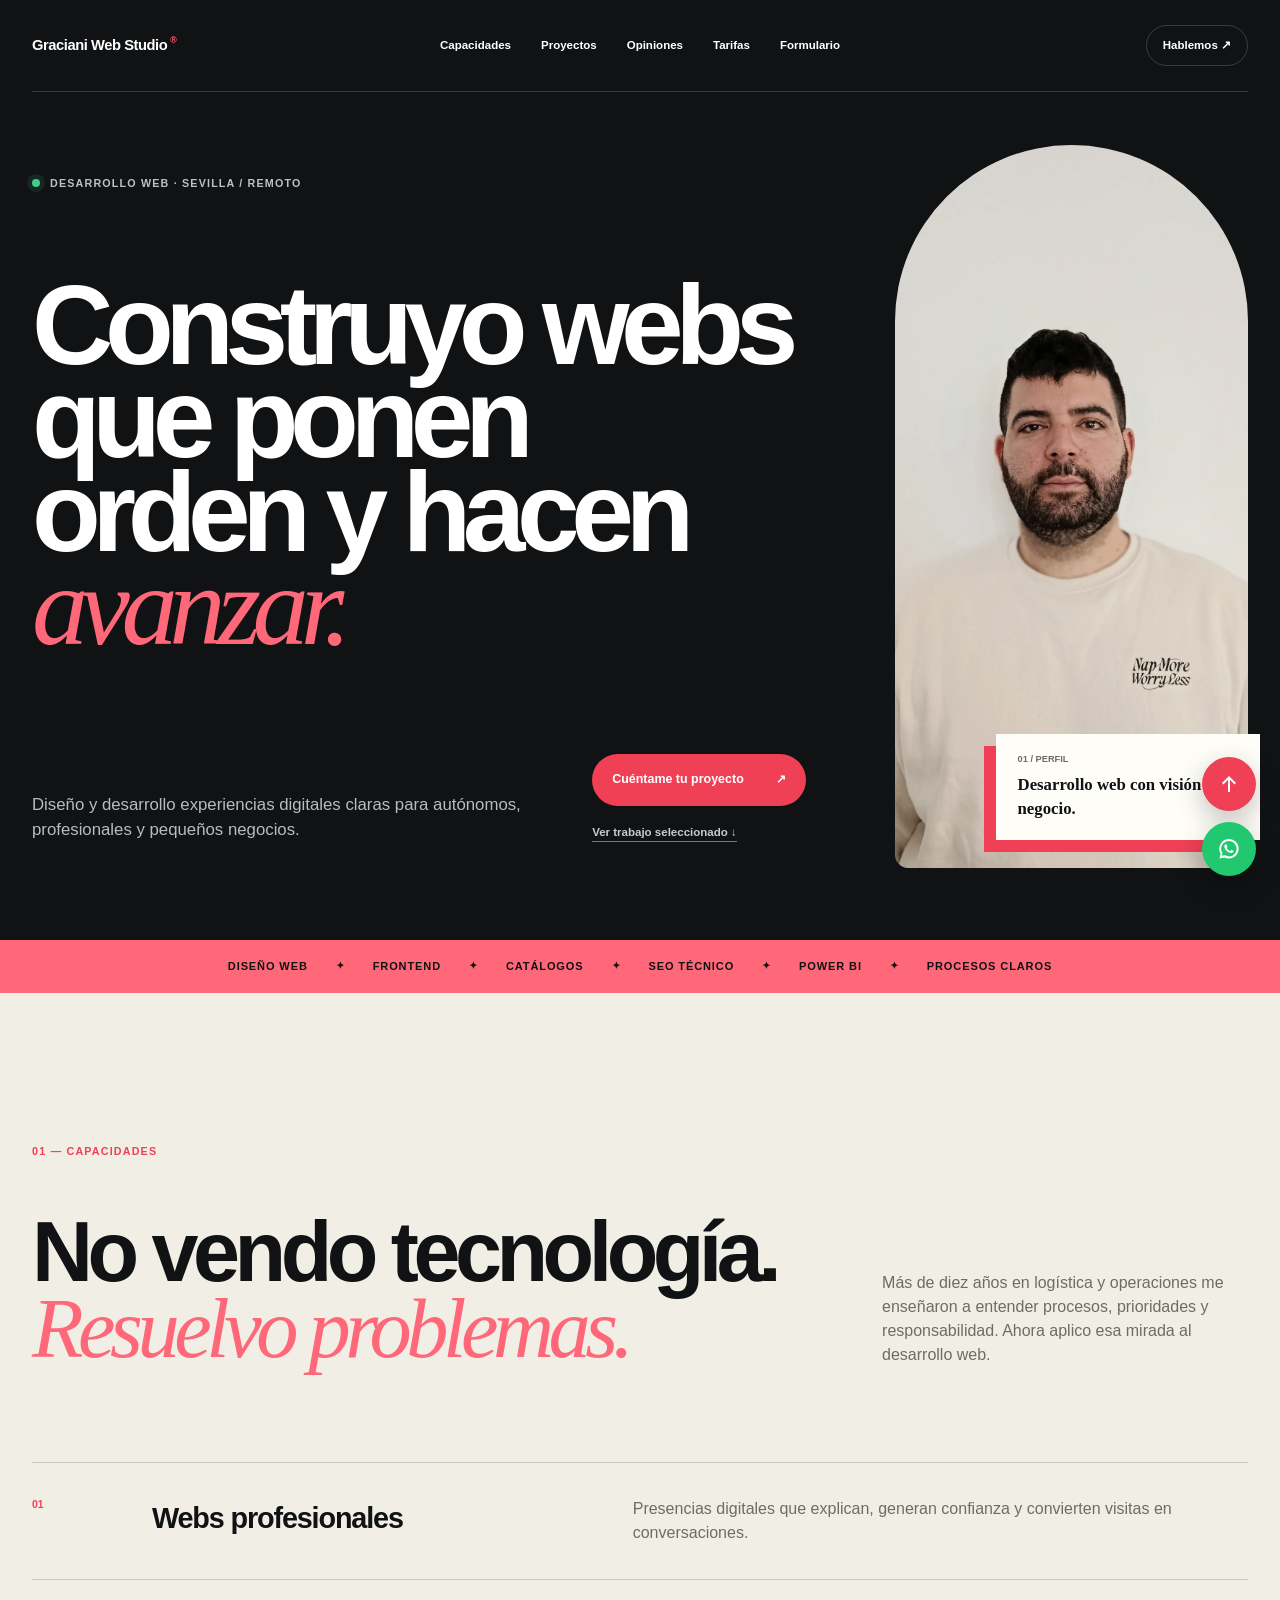
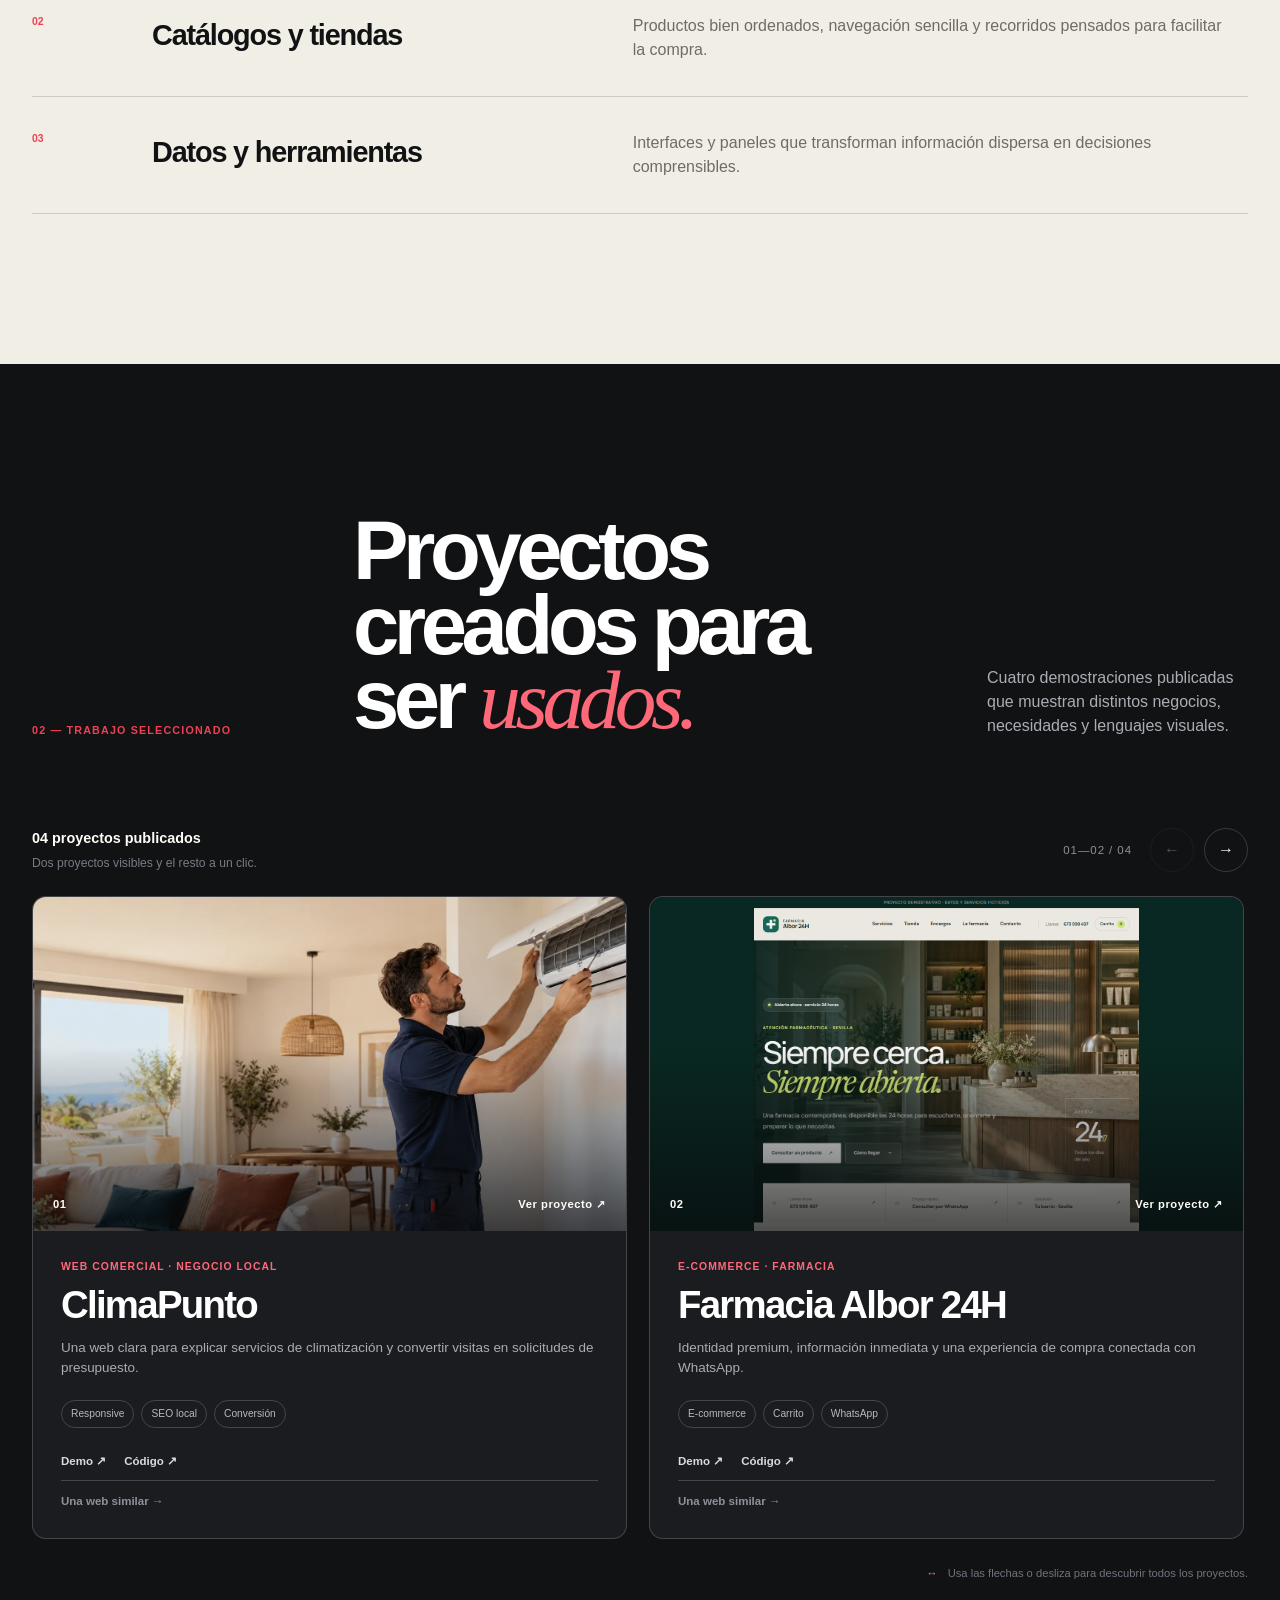
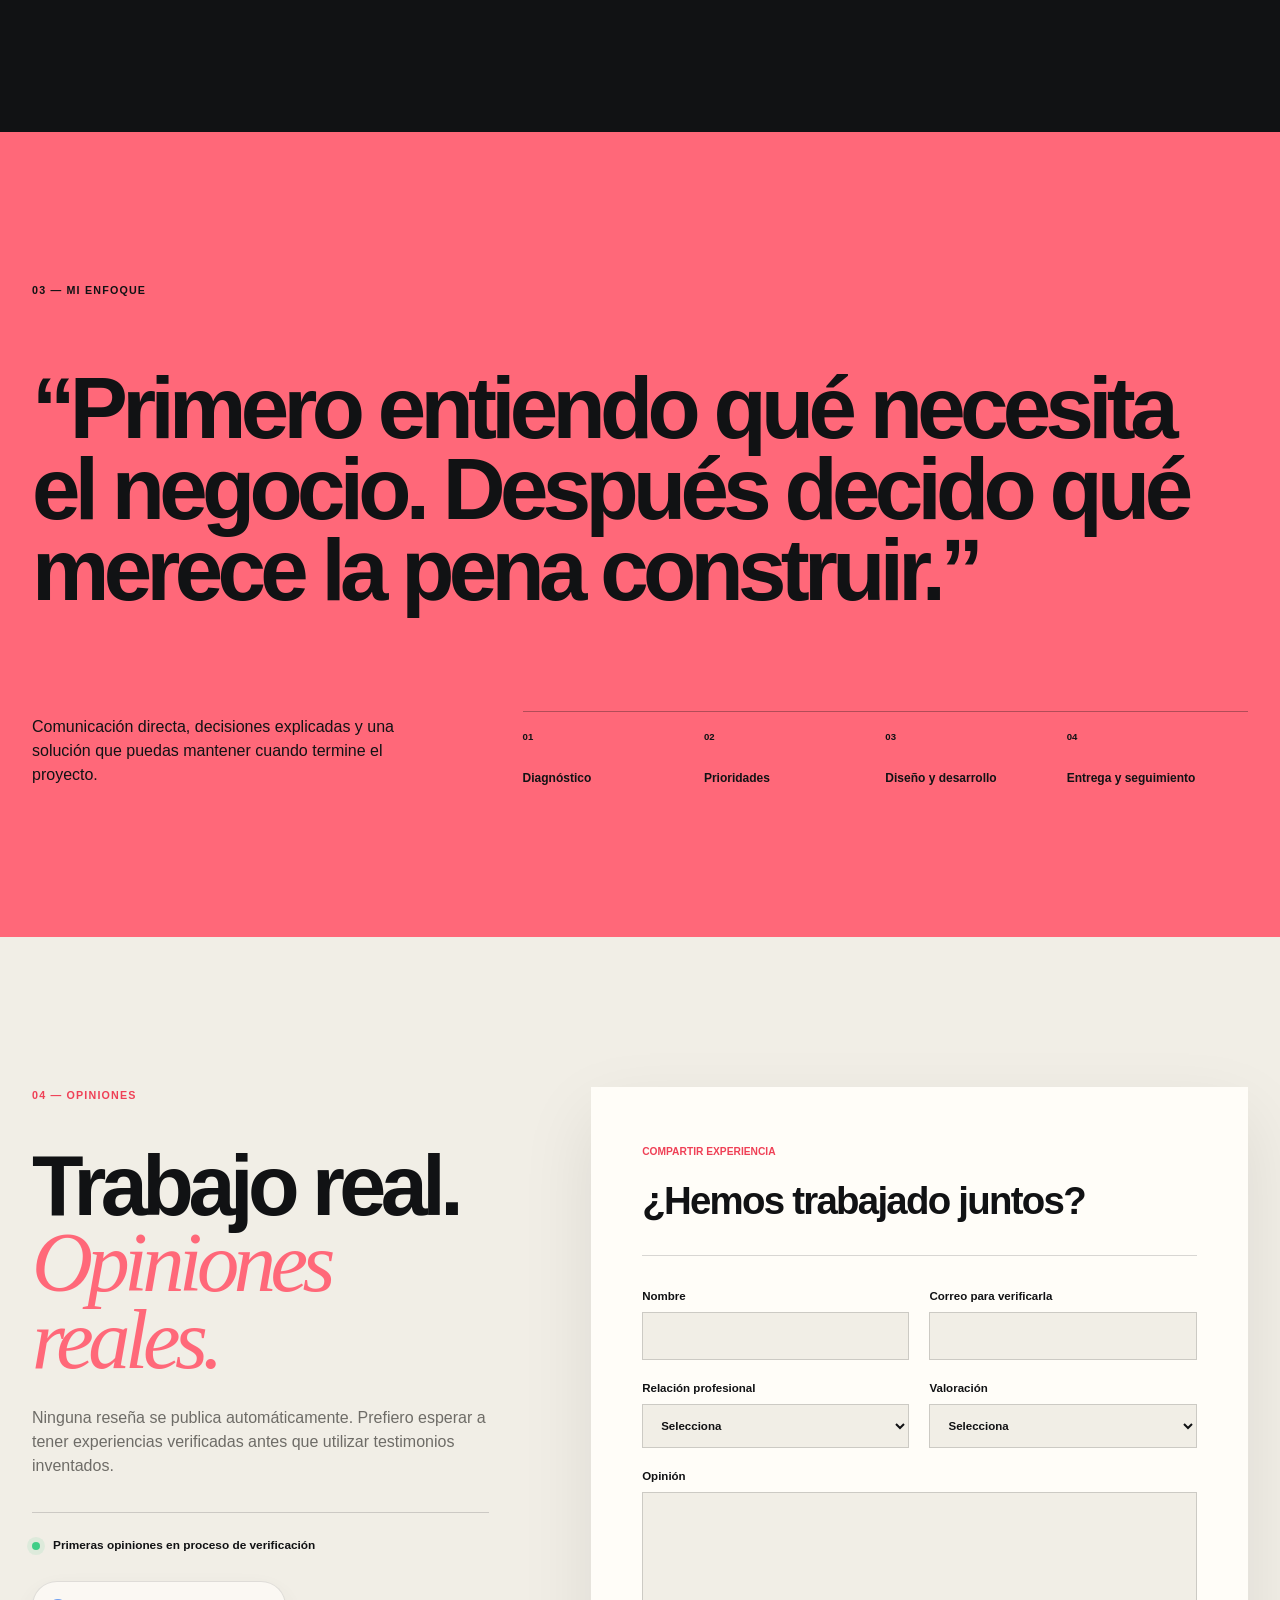
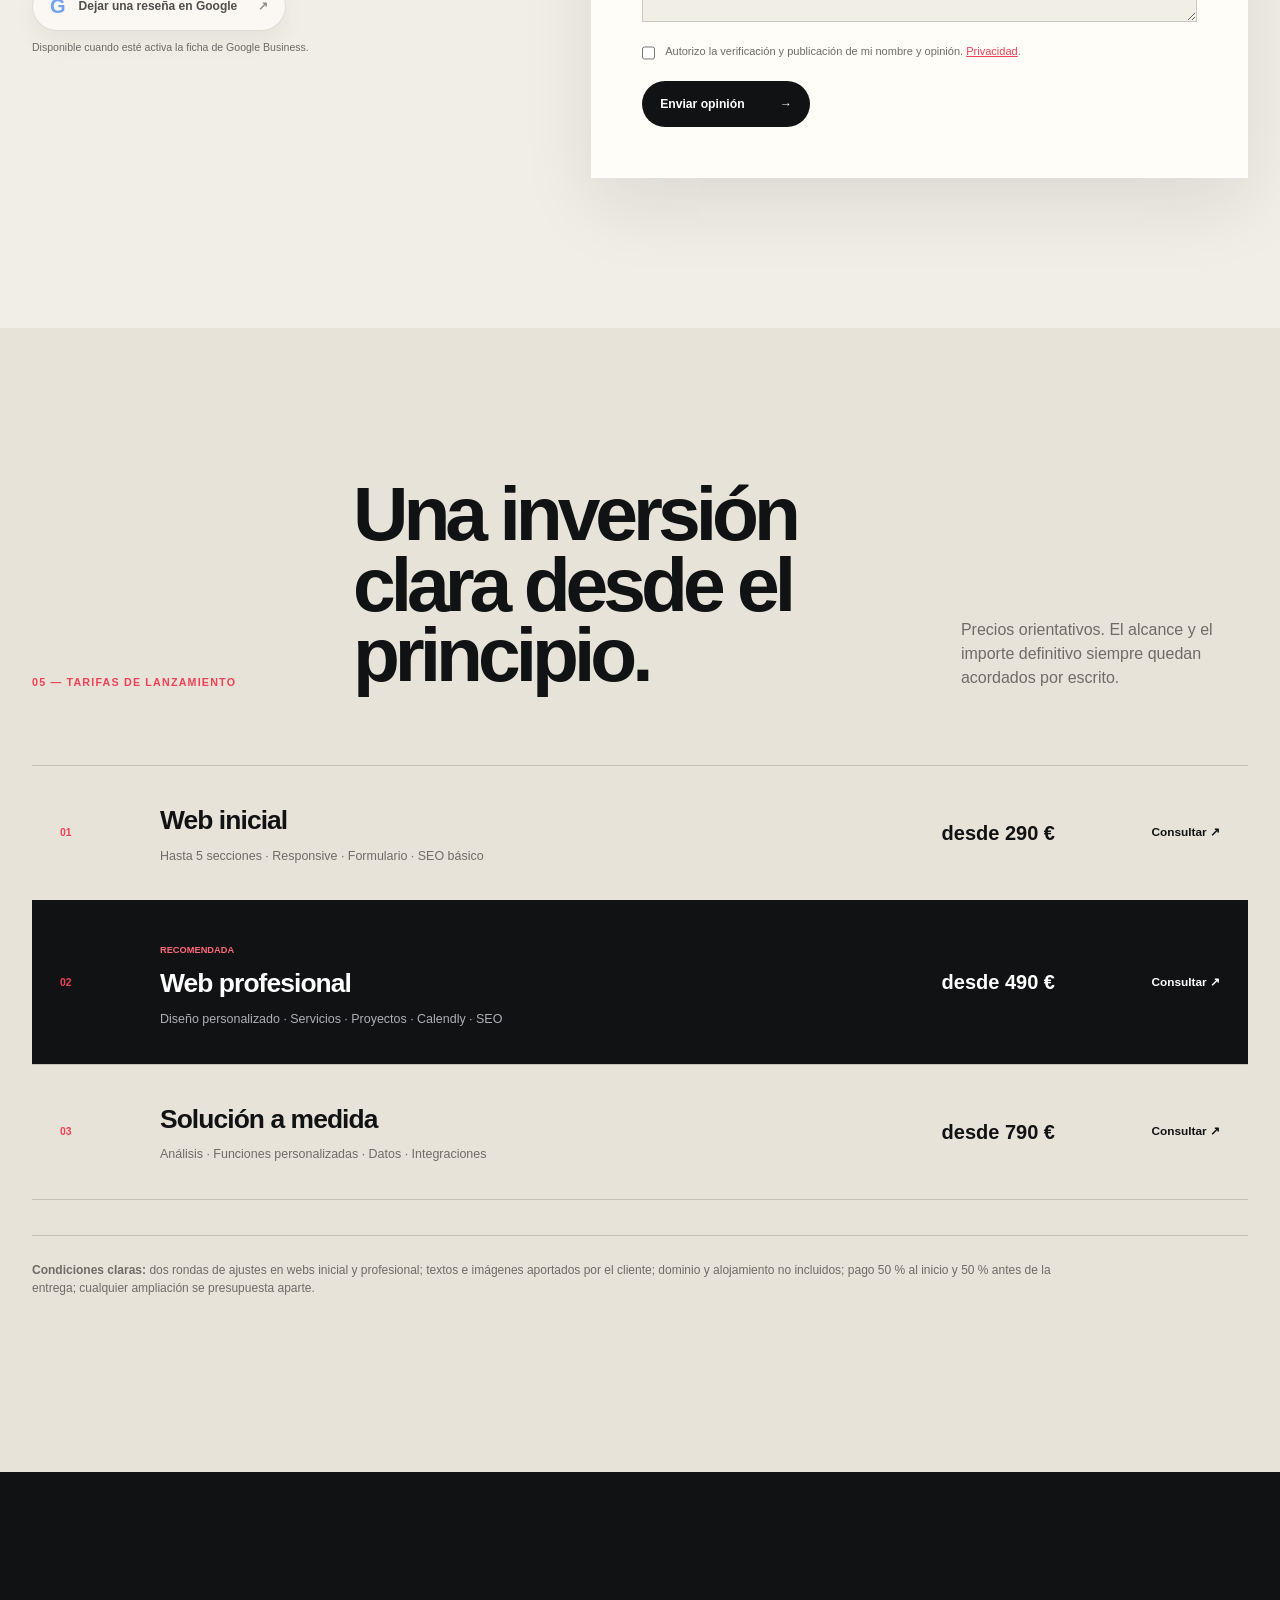
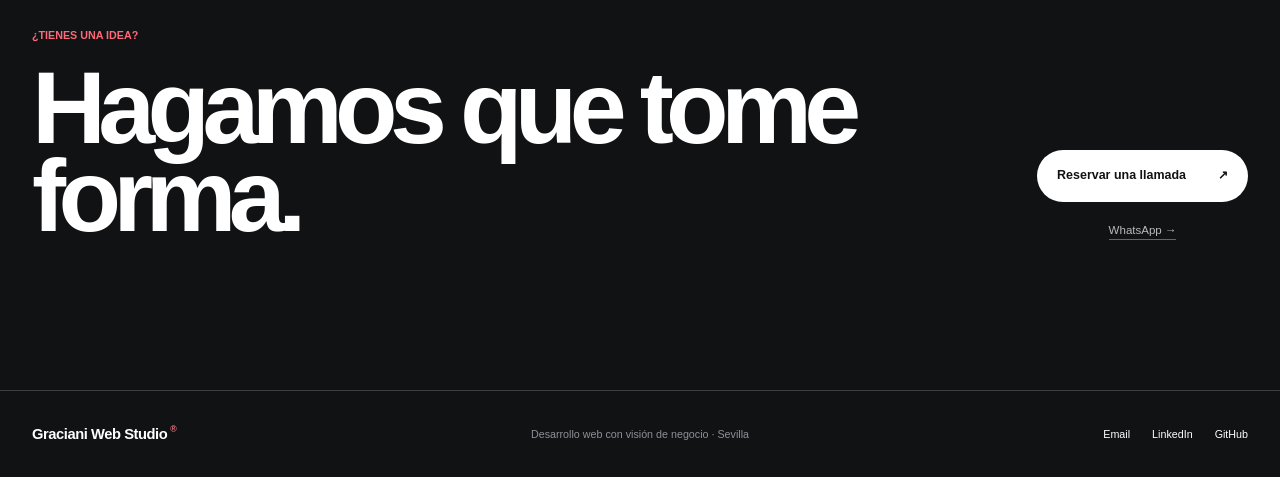
==== commit aed63691: "Add files via upload" ====
--- a/index.html
+++ b/index.html
@@ -3,158 +3,85 @@
 <head>
     <meta charset="UTF-8">
     <meta name="viewport" content="width=device-width, initial-scale=1.0">
-    <meta name="description" content="Graciani Web Studio, estudio de diseño y desarrollo web en Sevilla. Webs profesionales y soluciones digitales para autónomos, profesionales y pequeños negocios.">
-    <meta name="robots" content="index, follow, max-image-preview:large">
-    <meta name="theme-color" content="#0d0f12">
-
-    <meta property="og:title" content="Graciani Web Studio | Desarrollo web con visión de negocio">
-    <meta property="og:description" content="Webs profesionales, soluciones a medida y dashboards creados con criterio de negocio.">
-    <meta property="og:type" content="website">
-    <meta property="og:url" content="https://rottendnb.github.io/portfolio-web/">
-    <meta property="og:image" content="https://rottendnb.github.io/portfolio-web/imagenes/portfolio-social.jpg">
-
-    <link rel="canonical" href="https://rottendnb.github.io/portfolio-web/">
+    <meta name="description" content="Graciani Web Studio. Diseño y desarrollo web para negocios que quieren avanzar.">
+    <meta name="theme-color" content="#111111">
     <link rel="icon" type="image/svg+xml" href="favicon.svg">
     <link rel="stylesheet" href="styles.css">
     <script src="js/projects.js" defer></script>
-
-    <title>Graciani Web Studio | Desarrollo web profesional</title>
+    <script src="js/floating-actions.js" defer></script>
+    <script src="js/mobile-menu.js" defer></script>
+    <title>Graciani Web Studio | Desarrollo web con criterio</title>
 </head>
-
-<body>
+<body id="top">
     <header class="site-header">
-        <a class="logo" href="#inicio" aria-label="Graciani Web Studio, inicio">
-            Graciani Web Studio<span>.</span>
-        </a>
-
-        <nav class="main-nav" aria-label="Navegación principal">
-            <a href="#servicios">Servicios</a>
+        <a class="brand" href="#inicio">Graciani Web Studio<span>®</span></a>
+        <nav class="main-nav" id="main-nav" aria-label="Navegación principal">
+            <a href="#capacidades">Capacidades</a>
             <a href="#proyectos">Proyectos</a>
-            <a class="nav-reviews" href="#opiniones"><span aria-hidden="true">★</span> Opiniones</a>
+            <a href="#opiniones">Opiniones</a>
             <a href="#tarifas">Tarifas</a>
+            <a href="formulario.html">Formulario</a>
         </nav>
-
-        <a class="header-contact" href="https://calendly.com/graciani-web-studio/30min" target="_blank" rel="noopener noreferrer">
-            Hablemos <span aria-hidden="true">↗</span>
-        </a>
+        <button class="menu-toggle" type="button" aria-expanded="false" aria-controls="main-nav" aria-label="Abrir menú" data-menu-toggle>
+            <span></span><span></span><span></span>
+        </button>
+        <a class="header-cta" href="https://calendly.com/graciani-web-studio/30min" target="_blank" rel="noopener noreferrer">Hablemos ↗</a>
     </header>
 
     <main>
         <section class="hero" id="inicio">
-            <div class="hero-content">
-                <div class="availability"><i></i> Disponible para nuevos proyectos</div>
-
-                <h1>
-                    Desarrollo web para negocios que quieren
-                    <em>avanzar.</em>
-                </h1>
-
-                <p class="hero-lead">
-                    Diseño y desarrollo soluciones digitales claras, rápidas y pensadas
-                    para generar confianza, contactos y mejores decisiones.
-                </p>
-
-                <div class="hero-actions">
-                    <a class="button button-accent" href="https://calendly.com/graciani-web-studio/30min" target="_blank" rel="noopener noreferrer">
-                        Hablar de mi proyecto <span aria-hidden="true">→</span>
-                    </a>
-                    <a class="button button-text" href="#proyectos">Ver proyectos</a>
-                </div>
-
-                <div class="hero-credentials" aria-label="Datos profesionales">
-                    <div><strong>+10</strong><span>Años en entornos reales de empresa</span></div>
-                    <div><strong>DAW</strong><span>Técnico Superior en Desarrollo Web</span></div>
-                    <div><strong>Sevilla</strong><span>Trabajo presencial y remoto</span></div>
-                </div>
-            </div>
-
-            <div class="hero-portrait">
-                <div class="portrait-frame">
-                    <img src="imagenes/fernando.webp" alt="Fernando Graciani, desarrollador web" width="1500" height="2000">
-                </div>
-                <div class="portrait-note">
-                    <span>Mi enfoque</span>
-                    <strong>Entender primero.<br>Desarrollar después.</strong>
-                </div>
-            </div>
-        </section>
-
-        <section class="trust-bar" aria-label="Propuesta de valor">
-            <p>Diseño con criterio</p><span></span>
-            <p>Desarrollo responsable</p><span></span>
-            <p>Comunicación directa</p><span></span>
-            <p>Sin soluciones innecesarias</p>
-        </section>
-
-        <section class="section services" id="servicios">
-            <div class="section-intro">
-                <div>
-                    <span class="section-kicker">Servicios</span>
-                    <h2>Soluciones digitales,<br><em>bien planteadas.</em></h2>
-                </div>
-                <p>
-                    Cada proyecto parte de una necesidad concreta. Mi trabajo es convertirla
-                    en una solución útil, comprensible y preparada para crecer.
-                </p>
-            </div>
-
-            <div class="service-list">
-                <article class="service">
-                    <span class="service-number">01</span>
-                    <div>
-                        <h3>Web profesional</h3>
-                        <p>Una presencia sólida para explicar tu propuesta, reforzar tu credibilidad y facilitar que te contacten.</p>
+            <div class="hero-copy">
+                <div class="eyebrow"><i></i> Desarrollo web · Sevilla / Remoto</div>
+                <h1>Construyo webs que ponen orden y hacen <em>avanzar.</em></h1>
+                <div class="hero-bottom">
+                    <p>Diseño y desarrollo experiencias digitales claras para autónomos, profesionales y pequeños negocios.</p>
+                    <div class="hero-actions">
+                        <a class="button button-primary" href="https://calendly.com/graciani-web-studio/30min" target="_blank" rel="noopener noreferrer">Cuéntame tu proyecto <span>↗</span></a>
+                        <a class="text-link" href="#proyectos">Ver trabajo seleccionado ↓</a>
                     </div>
-                    <ul>
-                        <li>Diseño personalizado</li>
-                        <li>Responsive y accesible</li>
-                        <li>Contacto, WhatsApp y Calendly</li>
-                    </ul>
-                </article>
-
-                <article class="service">
-                    <span class="service-number">02</span>
-                    <div>
-                        <h3>Aplicaciones y catálogos</h3>
-                        <p>Herramientas web con funciones específicas para organizar productos, solicitudes, usuarios o información.</p>
-                    </div>
-                    <ul>
-                        <li>Interfaces claras</li>
-                        <li>PHP y bases de datos</li>
-                        <li>Procesos adaptados</li>
-                    </ul>
-                </article>
-
-                <article class="service">
-                    <span class="service-number">03</span>
-                    <div>
-                        <h3>Datos y Power BI</h3>
-                        <p>Paneles que transforman información dispersa en indicadores comprensibles para tomar decisiones.</p>
-                    </div>
-                    <ul>
-                        <li>Preparación de datos</li>
-                        <li>Indicadores relevantes</li>
-                        <li>Visualización profesional</li>
-                    </ul>
-                </article>
-            </div>
-        </section>
-
-        <section class="section work" id="proyectos">
-            <div class="section-intro section-intro-light">
-                <div>
-                    <span class="section-kicker">Trabajo seleccionado</span>
-                    <h2>Proyectos con una<br><em>razón de ser.</em></h2>
-                </div>
-                <p>
-                    Una selección de trabajos donde el diseño, el desarrollo y los datos
-                    responden a un objetivo concreto.
-                </p>
+                </div>
+            </div>
+
+            <div class="hero-visual">
+                <div class="portrait-wrap">
+                    <img src="imagenes/fernando.webp" alt="Fernando Graciani trabajando en desarrollo web" width="1500" height="2000">
+                </div>
+                <div class="portrait-caption">
+                    <span>01 / Perfil</span>
+                    <strong>Desarrollo web con visión de negocio.</strong>
+                </div>
+            </div>
+        </section>
+
+        <section class="ticker" aria-label="Especialidades">
+            <div>
+                <span>Diseño web</span><i>✦</i><span>Frontend</span><i>✦</i><span>Catálogos</span><i>✦</i><span>SEO técnico</span><i>✦</i><span>Power BI</span><i>✦</i><span>Procesos claros</span>
+            </div>
+        </section>
+
+        <section class="section capabilities" id="capacidades">
+            <div class="section-index">01 — Capacidades</div>
+            <div class="capabilities-intro">
+                <h2>No vendo tecnología.<br><em>Resuelvo problemas.</em></h2>
+                <p>Más de diez años en logística y operaciones me enseñaron a entender procesos, prioridades y responsabilidad. Ahora aplico esa mirada al desarrollo web.</p>
+            </div>
+            <div class="capability-list">
+                <article><span>01</span><h3>Webs profesionales</h3><p>Presencias digitales que explican, generan confianza y convierten visitas en conversaciones.</p></article>
+                <article><span>02</span><h3>Catálogos y tiendas</h3><p>Productos bien ordenados, navegación sencilla y recorridos pensados para facilitar la compra.</p></article>
+                <article><span>03</span><h3>Datos y herramientas</h3><p>Interfaces y paneles que transforman información dispersa en decisiones comprensibles.</p></article>
+            </div>
+        </section>
+
+        <section class="work" id="proyectos">
+            <div class="work-heading">
+                <div class="section-index">02 — Trabajo seleccionado</div>
+                <h2>Proyectos creados para ser <em>usados.</em></h2>
+                <p>Cuatro demostraciones publicadas que muestran distintos negocios, necesidades y lenguajes visuales.</p>
             </div>
 
             <div class="project-gallery" data-project-gallery>
                 <div class="project-gallery-toolbar">
-                    <p><strong>04 proyectos publicados</strong><span>La colección seguirá creciendo sin alargar la página.</span></p>
+                    <p><strong>04 proyectos publicados</strong><span>Dos proyectos visibles y el resto a un clic.</span></p>
                     <div class="project-gallery-navigation" aria-label="Navegación de proyectos">
                         <span class="project-counter" aria-live="polite">01—02 / 04</span>
                         <button class="project-arrow" type="button" data-project-previous aria-label="Ver proyectos anteriores">←</button>
@@ -162,325 +89,113 @@
                     </div>
                 </div>
 
-                <div class="project-track" id="project-track" tabindex="0" aria-label="Galería de proyectos. Usa las flechas para desplazarte.">
+                <div class="project-track" tabindex="0" aria-label="Galería de proyectos. Usa las flechas para desplazarte.">
                     <article class="project-card" data-project-card>
-                        <a class="project-card-image" href="https://rottendnb.github.io/climapunto/" target="_blank" rel="noopener noreferrer" aria-label="Abrir la demo de ClimaPunto">
-                            <img src="assets/climapunto.webp" alt="Demo web ClimaPunto para un negocio local de climatización" loading="lazy" width="1944" height="810">
-                            <span class="project-number">01</span>
-                            <span class="project-open">Ver proyecto ↗</span>
-                        </a>
-                        <div class="project-card-content">
-                            <span class="project-type">Web comercial · Negocio local</span>
-                            <h3>ClimaPunto</h3>
-                            <p>Una web clara para explicar servicios de climatización y convertir visitas en solicitudes de presupuesto.</p>
-                            <div class="project-tags"><span>Responsive</span><span>SEO local</span><span>Conversión</span></div>
-                            <div class="project-actions">
-                                <a href="https://rottendnb.github.io/climapunto/" target="_blank" rel="noopener noreferrer">Demo ↗</a>
-                                <a href="https://github.com/Rottendnb/climapunto" target="_blank" rel="noopener noreferrer">Código ↗</a>
-                                <a href="mailto:fernandoga89@gmail.com?subject=Quiero%20una%20web%20como%20ClimaPunto">Una web similar →</a>
-                            </div>
-                        </div>
+                        <a class="project-card-image" href="https://rottendnb.github.io/climapunto/" target="_blank" rel="noopener noreferrer">
+                            <img src="assets/climapunto.webp" alt="Proyecto web ClimaPunto" loading="lazy" width="1944" height="810">
+                            <span class="project-number">01</span><span class="project-open">Ver proyecto ↗</span>
+                        </a>
+                        <div class="project-card-content"><span class="project-type">Web comercial · Negocio local</span><h3>ClimaPunto</h3><p>Una web clara para explicar servicios de climatización y convertir visitas en solicitudes de presupuesto.</p><div class="project-tags"><span>Responsive</span><span>SEO local</span><span>Conversión</span></div><div class="project-actions"><a href="https://rottendnb.github.io/climapunto/" target="_blank" rel="noopener noreferrer">Demo ↗</a><a href="https://github.com/Rottendnb/climapunto" target="_blank" rel="noopener noreferrer">Código ↗</a><a href="mailto:fernandoga89@gmail.com?subject=Quiero%20una%20web%20como%20ClimaPunto">Una web similar →</a></div></div>
                     </article>
 
                     <article class="project-card project-card-albor" data-project-card>
-                        <a class="project-card-image" href="https://rottendnb.github.io/Farmacia-Albor-24H/" target="_blank" rel="noopener noreferrer" aria-label="Abrir la demo de Farmacia Albor 24H">
-                            <img src="assets/farmacia-albor-24h.png" alt="Página web de demostración Farmacia Albor 24H" loading="lazy" width="1040" height="900">
-                            <span class="project-number">02</span>
-                            <span class="project-open">Ver proyecto ↗</span>
-                        </a>
-                        <div class="project-card-content">
-                            <span class="project-type">Web comercial · Farmacia local</span>
-                            <h3>Farmacia Albor 24H</h3>
-                            <p>Identidad premium, información inmediata y una tienda de parafarmacia con carrito y pedido por WhatsApp.</p>
-                            <div class="project-tags"><span>E-commerce</span><span>Carrito</span><span>WhatsApp</span></div>
-                            <div class="project-actions">
-                                <a href="https://rottendnb.github.io/Farmacia-Albor-24H/" target="_blank" rel="noopener noreferrer">Demo ↗</a>
-                                <a href="https://github.com/Rottendnb/Farmacia-Albor-24H" target="_blank" rel="noopener noreferrer">Código ↗</a>
-                                <a href="mailto:fernandoga89@gmail.com?subject=Quiero%20una%20web%20como%20Farmacia%20Albor%2024H">Una web similar →</a>
-                            </div>
-                        </div>
-                    </article>
-
-                    <article class="project-card project-card-azahar" id="casa-azahar" data-project-card>
-                        <a class="project-card-image" href="https://rottendnb.github.io/Casa-Azahar/" target="_blank" rel="noopener noreferrer" aria-label="Abrir la demo de Casa Azahar">
-                            <img src="assets/casa-azahar.png" alt="Ramos y flores de la demostración web Casa Azahar" loading="lazy" width="1896" height="1024">
-                            <span class="project-number">03</span>
-                            <span class="project-open">Ver proyecto ↗</span>
-                        </a>
-                        <div class="project-card-content">
-                            <span class="project-type">Tienda online · Floristería local</span>
-                            <h3>Casa Azahar</h3>
-                            <p>Una experiencia floral visual con catálogo, filtros, buscador y preparación del pedido desde el carrito.</p>
-                            <div class="project-tags"><span>Catálogo</span><span>Filtros</span><span>Carrito</span></div>
-                            <div class="project-actions">
-                                <a href="https://rottendnb.github.io/Casa-Azahar/" target="_blank" rel="noopener noreferrer">Demo ↗</a>
-                                <a href="https://github.com/Rottendnb/Casa-Azahar" target="_blank" rel="noopener noreferrer">Código ↗</a>
-                                <a href="mailto:fernandoga89@gmail.com?subject=Quiero%20una%20web%20como%20Casa%20Azahar">Una web similar →</a>
-                            </div>
-                        </div>
-                    </article>
-
-                    <article class="project-card project-card-nexo" id="nexo-grow-supply" data-project-card>
-                        <a class="project-card-image" href="https://rottendnb.github.io/NEXO-Grow-Supply/" target="_blank" rel="noopener noreferrer" aria-label="Abrir la demo de NEXO Grow Supply">
-                            <img src="assets/nexo-grow-supply.png" alt="Demo de tienda NEXO Grow Supply para mayores de 18 años" loading="lazy" width="2048" height="1024">
-                            <span class="project-number">04</span>
-                            <span class="project-open">Ver proyecto ↗</span>
-                        </a>
-                        <div class="project-card-content">
-                            <span class="project-type">E-commerce conceptual · Grow supply +18</span>
-                            <h3>NEXO / Grow Supply</h3>
-                            <p>Una tienda de identidad industrial con departamentos, catálogo filtrable, control de edad y carrito demostrativo.</p>
-                            <div class="project-tags"><span>Identidad</span><span>Filtros</span><span>Carrito</span></div>
-                            <div class="project-actions">
-                                <a href="https://rottendnb.github.io/NEXO-Grow-Supply/" target="_blank" rel="noopener noreferrer">Demo ↗</a>
-                                <a href="https://github.com/Rottendnb/NEXO-Grow-Supply" target="_blank" rel="noopener noreferrer">Código ↗</a>
-                                <a href="mailto:fernandoga89@gmail.com?subject=Quiero%20una%20web%20como%20NEXO%20Grow%20Supply">Una web similar →</a>
-                            </div>
-                        </div>
-                    </article>
-                </div>
-
+                        <a class="project-card-image" href="https://rottendnb.github.io/Farmacia-Albor-24H/" target="_blank" rel="noopener noreferrer">
+                            <img src="assets/farmacia-albor-24h.png" alt="Proyecto Farmacia Albor 24H" loading="lazy" width="1040" height="900">
+                            <span class="project-number">02</span><span class="project-open">Ver proyecto ↗</span>
+                        </a>
+                        <div class="project-card-content"><span class="project-type">E-commerce · Farmacia</span><h3>Farmacia Albor 24H</h3><p>Identidad premium, información inmediata y una experiencia de compra conectada con WhatsApp.</p><div class="project-tags"><span>E-commerce</span><span>Carrito</span><span>WhatsApp</span></div><div class="project-actions"><a href="https://rottendnb.github.io/Farmacia-Albor-24H/" target="_blank" rel="noopener noreferrer">Demo ↗</a><a href="https://github.com/Rottendnb/Farmacia-Albor-24H" target="_blank" rel="noopener noreferrer">Código ↗</a><a href="mailto:fernandoga89@gmail.com?subject=Quiero%20una%20web%20como%20Farmacia%20Albor%2024H">Una web similar →</a></div></div>
+                    </article>
+
+                    <article class="project-card project-card-azahar" data-project-card>
+                        <a class="project-card-image" href="https://rottendnb.github.io/Casa-Azahar/" target="_blank" rel="noopener noreferrer">
+                            <img src="assets/casa-azahar.png" alt="Proyecto Casa Azahar" loading="lazy" width="1896" height="1024">
+                            <span class="project-number">03</span><span class="project-open">Ver proyecto ↗</span>
+                        </a>
+                        <div class="project-card-content"><span class="project-type">Tienda online · Floristería</span><h3>Casa Azahar</h3><p>Una experiencia floral visual con catálogo, filtros, buscador y preparación del pedido.</p><div class="project-tags"><span>Catálogo</span><span>Filtros</span><span>Carrito</span></div><div class="project-actions"><a href="https://rottendnb.github.io/Casa-Azahar/" target="_blank" rel="noopener noreferrer">Demo ↗</a><a href="https://github.com/Rottendnb/Casa-Azahar" target="_blank" rel="noopener noreferrer">Código ↗</a><a href="mailto:fernandoga89@gmail.com?subject=Quiero%20una%20web%20como%20Casa%20Azahar">Una web similar →</a></div></div>
+                    </article>
+
+                    <article class="project-card project-card-nexo" data-project-card>
+                        <a class="project-card-image" href="https://rottendnb.github.io/NEXO-Grow-Supply/" target="_blank" rel="noopener noreferrer">
+                            <img src="assets/nexo-grow-supply.png" alt="Proyecto NEXO Grow Supply" loading="lazy" width="2048" height="1024">
+                            <span class="project-number">04</span><span class="project-open">Ver proyecto ↗</span>
+                        </a>
+                        <div class="project-card-content"><span class="project-type">E-commerce conceptual · +18</span><h3>NEXO / Grow Supply</h3><p>Una tienda de identidad industrial con catálogo filtrable, control de edad y carrito demostrativo.</p><div class="project-tags"><span>Identidad</span><span>Filtros</span><span>Carrito</span></div><div class="project-actions"><a href="https://rottendnb.github.io/NEXO-Grow-Supply/" target="_blank" rel="noopener noreferrer">Demo ↗</a><a href="https://github.com/Rottendnb/NEXO-Grow-Supply" target="_blank" rel="noopener noreferrer">Código ↗</a><a href="mailto:fernandoga89@gmail.com?subject=Quiero%20una%20web%20como%20NEXO%20Grow%20Supply">Una web similar →</a></div></div>
+                    </article>
+                </div>
                 <p class="project-gallery-hint"><span aria-hidden="true">↔</span> Usa las flechas o desliza para descubrir todos los proyectos.</p>
             </div>
-
-        </section>
-
-        <section class="section approach">
-            <div class="approach-heading">
-                <span class="section-kicker">Una forma diferente de trabajar</span>
-                <h2>No empiezo hablando de tecnología.</h2>
-                <p>
-                    Empiezo preguntando qué necesitas resolver, quién utilizará la solución
-                    y qué resultado tendría valor para ti.
-                </p>
-            </div>
-
-            <div class="approach-card">
-                <span class="approach-label">Diagnóstico inicial · 30 minutos</span>
-                <h3>Te diré qué necesita tu proyecto y qué puedes evitar.</h3>
-                <ol>
-                    <li><span>01</span><p>Entendemos el objetivo y el contexto.</p></li>
-                    <li><span>02</span><p>Definimos una solución realista y priorizada.</p></li>
-                    <li><span>03</span><p>Recibes un alcance y un siguiente paso claros.</p></li>
-                </ol>
-                <a href="https://calendly.com/graciani-web-studio/30min" target="_blank" rel="noopener noreferrer">
-                    Reservar diagnóstico <span aria-hidden="true">↗</span>
-                </a>
+        </section>
+
+        <section class="manifesto">
+            <div class="section-index">03 — Mi enfoque</div>
+            <blockquote>“Primero entiendo qué necesita el negocio. Después decido qué merece la pena construir.”</blockquote>
+            <div class="manifesto-bottom">
+                <p>Comunicación directa, decisiones explicadas y una solución que puedas mantener cuando termine el proyecto.</p>
+                <ol><li><span>01</span> Diagnóstico</li><li><span>02</span> Prioridades</li><li><span>03</span> Diseño y desarrollo</li><li><span>04</span> Entrega y seguimiento</li></ol>
             </div>
         </section>
 
         <section class="section reviews" id="opiniones">
             <div class="reviews-copy">
-                <span class="section-kicker">Opiniones auténticas</span>
-                <h2>Experiencias reales,<br>no frases de relleno.</h2>
-                <p>
-                    Esta sección se construirá únicamente con opiniones de personas con las que
-                    haya trabajado, colaborado o estudiado. Ninguna reseña se publica automáticamente.
-                </p>
-
-                <div class="reviews-empty">
-                    <span>Primeras opiniones en proceso de verificación</span>
-                    <p>Prefiero una sección vacía durante un tiempo antes que utilizar testimonios inventados.</p>
+                <div class="section-index">04 — Opiniones</div>
+                <h2>Trabajo real.<br><em>Opiniones reales.</em></h2>
+                <p>Ninguna reseña se publica automáticamente. Prefiero esperar a tener experiencias verificadas antes que utilizar testimonios inventados.</p>
+                <div class="review-status"><i></i><span>Primeras opiniones en proceso de verificación</span></div>
+                <div class="google-review-cta">
+                    <button class="google-review-button" type="button" disabled aria-describedby="google-review-note">
+                        <span class="google-g" aria-hidden="true">G</span>
+                        <span>Dejar una reseña en Google</span>
+                        <span aria-hidden="true">↗</span>
+                    </button>
+                    <p id="google-review-note">Disponible cuando esté activa la ficha de Google Business.</p>
                 </div>
             </div>
 
             <form class="review-form" action="https://formspree.io/f/xwlvozgk" method="POST">
-                <div class="form-heading">
-                    <span>Compartir experiencia</span>
-                    <h3>¿Hemos trabajado o colaborado juntos?</h3>
-                    <p>Tu correo se utilizará para verificar la opinión y nunca se mostrará públicamente.</p>
-                </div>
-
                 <input type="hidden" name="_subject" value="Nueva opinión para Graciani Web Studio">
-                <input type="hidden" name="tipo_envio" value="Opinión para verificar">
                 <input class="honeypot" type="text" name="_gotcha" tabindex="-1" autocomplete="off" aria-hidden="true">
-
+                <div class="form-heading"><span>Compartir experiencia</span><h3>¿Hemos trabajado juntos?</h3></div>
                 <div class="form-grid">
-                    <label>
-                        <span>Nombre</span>
-                        <input type="text" name="nombre" autocomplete="name" required>
-                    </label>
-
-                    <label>
-                        <span>Correo para verificarla</span>
-                        <input type="email" name="email" autocomplete="email" required>
-                    </label>
-
-                    <label>
-                        <span>Relación profesional</span>
-                        <select name="relacion_profesional" required>
-                            <option value="" selected disabled>Selecciona una opción</option>
-                            <option value="Cliente">Cliente</option>
-                            <option value="Colaboración profesional">Colaboración profesional</option>
-                            <option value="Compañero de trabajo">Compañero/a de trabajo</option>
-                            <option value="Formación o estudios">Formación o estudios</option>
-                            <option value="Otra relación profesional">Otra relación profesional</option>
-                        </select>
-                    </label>
-
-                    <label>
-                        <span>Valoración</span>
-                        <select name="valoracion" required>
-                            <option value="" selected disabled>Selecciona una valoración</option>
-                            <option value="5 estrellas">5 estrellas · Excelente</option>
-                            <option value="4 estrellas">4 estrellas · Muy buena</option>
-                            <option value="3 estrellas">3 estrellas · Buena</option>
-                            <option value="2 estrellas">2 estrellas · Mejorable</option>
-                            <option value="1 estrella">1 estrella · Insuficiente</option>
-                        </select>
-                    </label>
-
-                    <label class="form-wide">
-                        <span>Opinión</span>
-                        <textarea name="opinion" minlength="20" maxlength="800" placeholder="Cuéntame cómo fue tu experiencia" required></textarea>
-                    </label>
-                </div>
-
-                <div class="review-privacy">
-                    <strong>Información básica de privacidad</strong>
-                    <p>
-                        Responsable: Fernando Graciani. Finalidad: verificar, moderar y, si lo autorizas,
-                        publicar tu opinión. Legitimación: consentimiento. Proveedor técnico: Formspree.
-                        Más información en la <a href="privacidad.html">política de privacidad</a>.
-                    </p>
-                </div>
-
-                <label class="review-consent">
-                    <input type="checkbox" name="autorizacion_publicacion" value="Sí, autorizo la publicación" required>
-                    <span>He leído la información de privacidad y autorizo la publicación de mi nombre y opinión.</span>
-                </label>
-
-                <div class="review-submit">
-                    <button type="submit">Enviar opinión <span aria-hidden="true">→</span></button>
-                    <small>Se revisará antes de publicarse.</small>
-                </div>
+                    <label><span>Nombre</span><input type="text" name="nombre" autocomplete="name" required></label>
+                    <label><span>Correo para verificarla</span><input type="email" name="email" autocomplete="email" required></label>
+                    <label><span>Relación profesional</span><select name="relacion_profesional" required><option value="" selected disabled>Selecciona</option><option>Cliente</option><option>Colaboración profesional</option><option>Compañero/a de trabajo</option><option>Formación o estudios</option></select></label>
+                    <label><span>Valoración</span><select name="valoracion" required><option value="" selected disabled>Selecciona</option><option>5 estrellas</option><option>4 estrellas</option><option>3 estrellas</option><option>2 estrellas</option><option>1 estrella</option></select></label>
+                    <label class="form-wide"><span>Opinión</span><textarea name="opinion" minlength="20" maxlength="800" required></textarea></label>
+                </div>
+                <label class="consent"><input type="checkbox" name="autorizacion_publicacion" value="Sí" required><span>Autorizo la verificación y publicación de mi nombre y opinión. <a href="privacidad.html">Privacidad</a>.</span></label>
+                <button type="submit">Enviar opinión <span>→</span></button>
             </form>
         </section>
 
-        <section class="section pricing" id="tarifas">
-            <div class="section-intro">
-                <div>
-                    <span class="section-kicker">Tarifas de lanzamiento</span>
-                    <h2>Una inversión clara<br><em>desde el principio.</em></h2>
-                </div>
-                <p>
-                    Precios orientativos para mis primeros proyectos profesionales.
-                    El presupuesto final siempre se acuerda por escrito antes de empezar.
-                </p>
-            </div>
-
-            <div class="pricing-grid">
-                <article class="price-card">
-                    <div class="price-heading">
-                        <span>Web inicial</span>
-                        <strong><small>desde</small> 290 €</strong>
-                    </div>
-                    <p>Para presentar una actividad profesional de forma clara y cuidada.</p>
-                    <ul>
-                        <li>Hasta 5 secciones</li>
-                        <li>Diseño responsive</li>
-                        <li>Formulario y WhatsApp</li>
-                        <li>SEO técnico básico</li>
-                        <li>Ayuda con la publicación</li>
-                    </ul>
-                    <a href="mailto:fernandoga89@gmail.com?subject=Consulta%20Web%20Inicial">Consultar esta opción <span>→</span></a>
-                </article>
-
-                <article class="price-card price-card-featured">
-                    <span class="recommended">Recomendada</span>
-                    <div class="price-heading">
-                        <span>Web profesional</span>
-                        <strong><small>desde</small> 490 €</strong>
-                    </div>
-                    <p>Para explicar servicios, demostrar experiencia y generar oportunidades.</p>
-                    <ul>
-                        <li>Diseño personalizado</li>
-                        <li>Servicios y proyectos</li>
-                        <li>Calendly y formularios</li>
-                        <li>Optimización y SEO</li>
-                        <li>Revisión tras publicación</li>
-                    </ul>
-                    <a href="https://calendly.com/graciani-web-studio/30min" target="_blank" rel="noopener noreferrer">Hablar de esta opción <span>↗</span></a>
-                </article>
-
-                <article class="price-card">
-                    <div class="price-heading">
-                        <span>Solución a medida</span>
-                        <strong><small>desde</small> 790 €</strong>
-                    </div>
-                    <p>Para catálogos, gestión, datos o funcionalidades concretas.</p>
-                    <ul>
-                        <li>Análisis de necesidades</li>
-                        <li>Funciones personalizadas</li>
-                        <li>Base de datos</li>
-                        <li>Integraciones necesarias</li>
-                        <li>Desarrollo por fases</li>
-                    </ul>
-                    <a href="mailto:fernandoga89@gmail.com?subject=Consulta%20Solución%20a%20Medida">Contarme el proyecto <span>→</span></a>
-                </article>
-            </div>
-
-            <div class="pricing-terms">
-                <div class="terms-heading">
-                    <span class="section-kicker">Condiciones claras</span>
-                    <h3>Para saber qué está incluido antes de empezar.</h3>
-                </div>
-
-                <dl class="terms-grid">
-                    <div>
-                        <dt>Revisiones</dt>
-                        <dd>Web inicial y profesional incluyen dos rondas de ajustes. En proyectos a medida se especifican en la propuesta.</dd>
-                    </div>
-                    <div>
-                        <dt>Textos e imágenes</dt>
-                        <dd>Los aporta el cliente. La creación o búsqueda de contenido puede presupuestarse por separado.</dd>
-                    </div>
-                    <div>
-                        <dt>Dominio y alojamiento</dt>
-                        <dd>No están incluidos. Te ayudo a elegirlos y configurarlos, pero se contratan directamente a tu nombre.</dd>
-                    </div>
-                    <div>
-                        <dt>Forma de pago</dt>
-                        <dd>50 % para reservar e iniciar el proyecto y 50 % antes de la publicación o entrega final.</dd>
-                    </div>
-                    <div>
-                        <dt>Cambios adicionales</dt>
-                        <dd>Funciones o modificaciones fuera del alcance acordado se valoran y aprueban antes de desarrollarse.</dd>
-                    </div>
-                    <div>
-                        <dt>Presupuesto final</dt>
-                        <dd>El alcance, los plazos, los impuestos aplicables y el importe definitivo quedan reflejados por escrito.</dd>
-                    </div>
-                </dl>
-            </div>
+        <section class="pricing" id="tarifas">
+            <div class="pricing-heading"><div class="section-index">05 — Tarifas de lanzamiento</div><h2>Una inversión clara desde el principio.</h2><p>Precios orientativos. El alcance y el importe definitivo siempre quedan acordados por escrito.</p></div>
+            <div class="price-list">
+                <article><span>01</span><div><h3>Web inicial</h3><p>Hasta 5 secciones · Responsive · Formulario · SEO básico</p></div><strong>desde 290 €</strong><a href="formulario.html?servicio=web-inicial">Consultar ↗</a></article>
+                <article class="featured"><span>02</span><div><small>Recomendada</small><h3>Web profesional</h3><p>Diseño personalizado · Servicios · Proyectos · Calendly · SEO</p></div><strong>desde 490 €</strong><a href="formulario.html?servicio=web-profesional">Consultar ↗</a></article>
+                <article><span>03</span><div><h3>Solución a medida</h3><p>Análisis · Funciones personalizadas · Datos · Integraciones</p></div><strong>desde 790 €</strong><a href="formulario.html?servicio=solucion-medida">Consultar ↗</a></article>
+            </div>
+            <div class="terms"><p><strong>Condiciones claras:</strong> dos rondas de ajustes en webs inicial y profesional; textos e imágenes aportados por el cliente; dominio y alojamiento no incluidos; pago 50 % al inicio y 50 % antes de la entrega; cualquier ampliación se presupuesta aparte.</p></div>
         </section>
 
         <section class="closing">
-            <div class="closing-copy">
-                <span class="section-kicker">Siguiente paso</span>
-                <h2>Hablemos de lo que quieres construir.</h2>
-                <p>Una conversación breve es suficiente para saber si puedo ayudarte y cuál sería el mejor enfoque.</p>
-            </div>
-
-            <div class="closing-actions">
-                <a class="button button-light" href="https://calendly.com/graciani-web-studio/30min" target="_blank" rel="noopener noreferrer">
-                    Reservar una llamada <span aria-hidden="true">↗</span>
-                </a>
-            <a href="https://wa.me/34673998497?text=Hola%2C%20he%20visto%20Graciani%20Web%20Studio%20y%20quiero%20hablar%20sobre%20un%20proyecto." target="_blank" rel="noopener noreferrer">
-                    Escribirme por WhatsApp
-                </a>
-            </div>
+            <div><span>¿Tienes una idea?</span><h2>Hagamos que tome forma.</h2></div>
+            <div class="closing-actions"><a class="button button-light" href="https://calendly.com/graciani-web-studio/30min" target="_blank" rel="noopener noreferrer">Reservar una llamada <span>↗</span></a><a href="https://wa.me/34673998497?text=Hola%20Fernando%2C%20he%20visto%20tu%20portfolio%20y%20quiero%20hablar%20sobre%20un%20proyecto." target="_blank" rel="noopener noreferrer">WhatsApp →</a></div>
         </section>
     </main>
 
-    <footer class="site-footer">
-        <a class="logo" href="#inicio">Graciani Web Studio<span>.</span></a>
+    <aside class="floating-actions" aria-label="Accesos rápidos">
+        <a class="floating-action floating-whatsapp" href="https://wa.me/34673998497?text=Hola%20Fernando%2C%20he%20visto%20tu%20portfolio%20y%20quiero%20hablar%20sobre%20un%20proyecto." target="_blank" rel="noopener noreferrer" aria-label="Escribirme por WhatsApp" title="WhatsApp">
+            <svg viewBox="0 0 24 24" aria-hidden="true"><path d="M12 2a9.7 9.7 0 0 0-8.35 14.64L2.4 21.6l5.08-1.2A9.73 9.73 0 1 0 12 2Zm0 17.45a7.7 7.7 0 0 1-3.94-1.08l-.37-.22-3.02.71.76-2.93-.24-.38A7.72 7.72 0 1 1 12 19.45Zm4.23-5.77c-.23-.12-1.37-.68-1.58-.75-.21-.08-.37-.12-.52.11-.16.24-.6.75-.74.9-.14.16-.27.18-.5.06-.24-.12-1-.37-1.9-1.17a7.1 7.1 0 0 1-1.31-1.63c-.14-.24-.02-.36.1-.48l.35-.41c.12-.14.16-.24.24-.4.07-.15.03-.29-.02-.4-.06-.12-.52-1.27-.72-1.74-.19-.45-.38-.39-.52-.4h-.44c-.16 0-.4.05-.61.29-.21.23-.8.78-.8 1.91 0 1.12.82 2.21.93 2.36.12.16 1.61 2.46 3.9 3.45.55.24.97.38 1.3.48.55.17 1.04.15 1.44.09.44-.07 1.37-.56 1.56-1.1.2-.55.2-1.02.14-1.11-.06-.1-.21-.16-.45-.28Z"/></svg>
+        </a>
+        <a class="floating-action floating-top" href="#top" aria-label="Volver al principio de la página" title="Volver arriba" data-back-to-top hidden>
+            <svg viewBox="0 0 24 24" aria-hidden="true"><path d="m12 4-7 7 1.4 1.4 4.6-4.58V20h2V7.82l4.6 4.58L19 11l-7-7Z"/></svg>
+        </a>
+    </aside>
+
+    <footer>
+        <a class="brand" href="#inicio">Graciani Web Studio<span>®</span></a>
         <p>Desarrollo web con visión de negocio · Sevilla</p>
-        <nav aria-label="Enlaces del pie">
-            <a href="privacidad.html">Privacidad</a>
-            <a href="mailto:fernandoga89@gmail.com">Email</a>
-            <a href="https://www.linkedin.com/in/fernando-graciani-aguirre-aa68b71b0/" target="_blank" rel="noopener noreferrer">LinkedIn</a>
-        </nav>
+        <div><a href="mailto:fernandoga89@gmail.com">Email</a><a href="https://www.linkedin.com/in/fernando-graciani-aguirre-aa68b71b0/" target="_blank" rel="noopener noreferrer">LinkedIn</a><a href="https://github.com/Rottendnb" target="_blank" rel="noopener noreferrer">GitHub</a></div>
     </footer>
 </body>
 </html>
--- a/styles.css
+++ b/styles.css
@@ -1,1711 +1,305 @@
 :root {
-    --ink: #0d0f12;
-    --ink-2: #15181d;
-    --ink-3: #20242a;
-    --ivory: #f2efe8;
-    --ivory-2: #e7e2d8;
-    --white: #ffffff;
-    --muted: #9ba0a8;
-    --muted-dark: #686d74;
-    --accent: #e33b50;
-    --accent-soft: #f05a6d;
-    --line-light: rgba(255, 255, 255, 0.12);
-    --line-dark: rgba(13, 15, 18, 0.14);
-    --max: 1220px;
-    --radius: 18px;
-}
-
-* {
-    box-sizing: border-box;
-    margin: 0;
-    padding: 0;
-}
-
-html {
-    scroll-behavior: smooth;
-}
-
-body {
-    color: var(--ink);
-    background: var(--ivory);
-    font-family: Inter, ui-sans-serif, system-ui, -apple-system, BlinkMacSystemFont, "Segoe UI", sans-serif;
-    line-height: 1.6;
-    overflow-x: hidden;
-}
-
-img {
-    display: block;
-    width: 100%;
-}
-
-a {
-    color: inherit;
-    text-decoration: none;
-}
-
-ul {
-    list-style: none;
-}
+    --ink: #111214;
+    --ink-soft: #1a1c20;
+    --paper: #f1eee6;
+    --paper-2: #e8e3d9;
+    --white: #fffdf8;
+    --accent: #ef4056;
+    --accent-soft: #ff6879;
+    --muted: #6e6c67;
+    --line-dark: rgba(17,18,20,.16);
+    --line-light: rgba(255,255,255,.18);
+    --max: 1420px;
+}
+
+* { box-sizing: border-box; margin: 0; padding: 0; }
+html { scroll-behavior: smooth; }
+body { color: var(--ink); background: var(--paper); font-family: Arial, Helvetica, sans-serif; line-height: 1.5; }
+a { color: inherit; text-decoration: none; }
+img { display: block; width: 100%; }
+button, input, select, textarea { font: inherit; }
 
 .site-header {
     position: absolute;
     top: 0;
     left: 50%;
-    z-index: 20;
+    transform: translateX(-50%);
+    z-index: 10;
     display: grid;
     grid-template-columns: 1fr auto 1fr;
     align-items: center;
-    width: min(calc(100% - 48px), var(--max));
-    min-height: 86px;
-    color: var(--white);
+    gap: 40px;
+    width: min(calc(100% - 64px), var(--max));
+    min-height: 92px;
+    color: white;
     border-bottom: 1px solid var(--line-light);
-    transform: translateX(-50%);
-}
-
-.logo {
-    justify-self: start;
-    font-size: 1.02rem;
-    font-weight: 800;
-    letter-spacing: -0.03em;
-}
-
-.logo span {
-    color: var(--accent);
-}
-
-.main-nav {
-    display: flex;
-    gap: 32px;
-    font-size: 0.78rem;
-    font-weight: 650;
-}
-
-.main-nav a,
-.site-footer nav a {
-    transition: color 180ms ease;
-}
-
-.main-nav a:hover,
-.site-footer nav a:hover {
-    color: var(--accent-soft);
-}
-
-.main-nav .nav-reviews {
-    display: inline-flex;
-    align-items: center;
-    gap: 6px;
-    color: var(--white);
-}
-
-.main-nav .nav-reviews span {
-    color: var(--accent-soft);
-    font-size: 0.68rem;
-}
-
-.header-contact {
-    display: inline-flex;
-    align-items: center;
-    justify-self: end;
-    gap: 9px;
-    min-height: 42px;
-    padding: 0 18px;
-    border: 1px solid rgba(255,255,255,0.4);
-    border-radius: 999px;
-    font-size: 0.78rem;
-    font-weight: 750;
-    transition: color 180ms ease, background 180ms ease, border-color 180ms ease;
-}
-
-.header-contact:hover {
-    color: var(--ink);
-    background: var(--white);
-    border-color: var(--white);
-}
+}
+
+.brand { font-size: .92rem; font-weight: 800; letter-spacing: -.03em; }
+.brand span { margin-left: 3px; color: var(--accent-soft); font-size: .55rem; vertical-align: top; }
+.site-header nav { display: flex; gap: 30px; font-size: .72rem; font-weight: 700; }
+.site-header nav a { transition: color .2s ease; }
+.site-header nav a:hover { color: var(--accent-soft); }
+.header-cta { justify-self: end; padding: 11px 16px; border: 1px solid var(--line-light); border-radius: 999px; font-size: .72rem; font-weight: 800; }
+.menu-toggle { display: none; width: 42px; height: 42px; padding: 10px; color: white; background: transparent; border: 1px solid var(--line-light); border-radius: 50%; cursor: pointer; }
+.menu-toggle span { display: block; width: 100%; height: 1px; margin: 4px 0; background: currentColor; transition: transform .2s ease, opacity .2s ease; }
 
 .hero {
     display: grid;
-    grid-template-columns: minmax(0, 1.12fr) minmax(380px, 0.88fr);
-    gap: clamp(55px, 8vw, 120px);
-    align-items: center;
-    min-height: 100vh;
-    padding: 145px max(24px, calc((100vw - var(--max)) / 2)) 80px;
-    color: var(--white);
-    background:
-        radial-gradient(circle at 78% 38%, rgba(227, 59, 80, 0.12), transparent 25%),
-        linear-gradient(135deg, #0c0e11 0%, #111419 65%, #0d0f12 100%);
-}
-
-.availability {
-    display: inline-flex;
-    align-items: center;
-    gap: 10px;
-    color: #c9cbd0;
-    font-size: 0.72rem;
-    font-weight: 650;
-    letter-spacing: 0.08em;
-    text-transform: uppercase;
-}
-
-.availability i {
-    width: 7px;
-    height: 7px;
-    background: #46ca7c;
-    border-radius: 50%;
-    box-shadow: 0 0 0 5px rgba(70, 202, 124, 0.1);
-}
-
-.hero h1 {
-    max-width: 810px;
-    margin: 28px 0 30px;
-    font-size: clamp(3.6rem, 6.5vw, 6.8rem);
-    font-weight: 650;
-    letter-spacing: -0.065em;
-    line-height: 0.94;
-}
-
-.hero h1 em,
-.section-intro h2 em {
-    color: var(--accent-soft);
-    font-family: Georgia, "Times New Roman", serif;
-    font-weight: 400;
-}
-
-.hero-lead {
-    max-width: 630px;
-    color: #afb3bb;
-    font-size: clamp(1.05rem, 1.7vw, 1.22rem);
-}
-
-.hero-actions {
-    display: flex;
-    flex-wrap: wrap;
-    align-items: center;
-    gap: 24px;
-    margin-top: 36px;
-}
-
-.button {
-    display: inline-flex;
-    align-items: center;
-    justify-content: center;
-    gap: 12px;
-    min-height: 52px;
-    padding: 0 23px;
-    border-radius: 999px;
-    font-size: 0.84rem;
-    font-weight: 750;
-    transition: transform 180ms ease, background 180ms ease, color 180ms ease;
-}
-
-.button:hover {
-    transform: translateY(-2px);
-}
-
-.button-accent {
-    color: var(--white);
-    background: var(--accent);
-}
-
-.button-accent:hover {
-    background: var(--accent-soft);
-}
-
-.button-text {
-    min-height: auto;
-    padding: 4px 0;
-    color: #c2c5cb;
-    border-bottom: 1px solid #5a5f68;
-    border-radius: 0;
-}
-
-.button-text:hover {
-    color: var(--white);
-}
-
-.hero-credentials {
-    display: grid;
-    grid-template-columns: repeat(3, 1fr);
-    max-width: 720px;
-    margin-top: 64px;
-    padding-top: 25px;
-    border-top: 1px solid var(--line-light);
-}
-
-.hero-credentials div {
-    padding-right: 22px;
-}
-
-.hero-credentials div + div {
-    padding-left: 22px;
-    border-left: 1px solid var(--line-light);
-}
-
-.hero-credentials strong,
-.hero-credentials span {
-    display: block;
-}
-
-.hero-credentials strong {
-    margin-bottom: 5px;
-    color: var(--white);
-    font-size: 0.88rem;
-}
-
-.hero-credentials span {
-    color: #858a93;
-    font-size: 0.68rem;
-    line-height: 1.35;
-}
-
-.hero-portrait {
-    position: relative;
-    width: min(100%, 470px);
-    justify-self: end;
-}
-
-.portrait-frame {
-    overflow: hidden;
-    aspect-ratio: 0.8;
-    background: #1a1d22;
-    border: 1px solid var(--line-light);
-    border-radius: 220px 220px 18px 18px;
-}
-
-.portrait-frame img {
-    height: 100%;
-    object-fit: cover;
-    object-position: center 42%;
-    filter: saturate(0.94) contrast(1.02);
-}
-
-.portrait-note {
-    position: absolute;
-    right: -28px;
-    bottom: 32px;
-    width: 230px;
-    padding: 19px 21px;
-    color: var(--ink);
-    background: var(--ivory);
-    border-left: 3px solid var(--accent);
-    border-radius: 10px;
-    box-shadow: 0 20px 50px rgba(0,0,0,0.25);
-}
-
-.portrait-note span,
-.portrait-note strong {
-    display: block;
-}
-
-.portrait-note span {
-    margin-bottom: 5px;
-    color: var(--muted-dark);
-    font-size: 0.63rem;
-    font-weight: 750;
-    letter-spacing: 0.1em;
-    text-transform: uppercase;
-}
-
-.portrait-note strong {
-    font-family: Georgia, "Times New Roman", serif;
-    font-size: 1.02rem;
-    font-weight: 500;
-    line-height: 1.25;
-}
-
-.trust-bar {
-    display: flex;
-    align-items: center;
-    justify-content: center;
-    flex-wrap: wrap;
-    gap: 20px;
-    min-height: 82px;
-    padding: 20px 24px;
-    background: var(--ivory-2);
-    border-bottom: 1px solid var(--line-dark);
-}
-
-.trust-bar p {
-    color: #555a61;
-    font-size: 0.7rem;
-    font-weight: 700;
-    letter-spacing: 0.09em;
-    text-transform: uppercase;
-}
-
-.trust-bar span {
-    width: 4px;
-    height: 4px;
-    background: var(--accent);
-    border-radius: 50%;
-}
-
-.section {
-    padding: 120px max(24px, calc((100vw - var(--max)) / 2));
-}
-
-.section-intro {
-    display: grid;
-    grid-template-columns: minmax(0, 1fr) minmax(320px, 0.65fr);
-    gap: 70px;
-    align-items: end;
-    margin-bottom: 66px;
-}
-
-.section-kicker {
-    display: block;
-    margin-bottom: 15px;
-    color: var(--accent);
-    font-size: 0.7rem;
-    font-weight: 800;
-    letter-spacing: 0.13em;
-    text-transform: uppercase;
-}
-
-.section-intro h2 {
-    font-size: clamp(2.9rem, 5vw, 5.2rem);
-    font-weight: 620;
-    letter-spacing: -0.055em;
-    line-height: 0.98;
-}
-
-.section-intro > p {
-    color: var(--muted-dark);
-    font-size: 1rem;
-}
-
-.service-list {
-    border-top: 1px solid var(--line-dark);
-}
-
-.service {
-    display: grid;
-    grid-template-columns: 60px minmax(260px, 1fr) minmax(260px, 0.7fr);
-    gap: 34px;
-    align-items: start;
-    padding: 38px 0;
-    border-bottom: 1px solid var(--line-dark);
-    transition: padding 220ms ease, background 220ms ease;
-}
-
-.service:hover {
-    padding-inline: 20px;
-    background: rgba(255,255,255,0.36);
-}
-
-.service-number {
-    padding-top: 6px;
-    color: var(--accent);
-    font-size: 0.72rem;
-    font-weight: 800;
-}
-
-.service h3 {
-    margin-bottom: 10px;
-    font-size: clamp(1.45rem, 2.5vw, 2.15rem);
-    font-weight: 650;
-    letter-spacing: -0.035em;
-}
-
-.service p,
-.service li {
-    color: var(--muted-dark);
-}
-
-.service p {
-    max-width: 560px;
-}
-
-.service ul {
-    display: grid;
-    gap: 9px;
-    padding-top: 5px;
-    font-size: 0.82rem;
-}
-
-.service li::before {
-    margin-right: 9px;
-    color: var(--accent);
-    content: "—";
-}
-
-.work {
-    color: var(--white);
+    grid-template-columns: minmax(0, 1.42fr) minmax(340px, .58fr);
+    min-height: 940px;
+    padding: 145px max(32px, calc((100vw - var(--max)) / 2)) 72px;
+    color: white;
     background: var(--ink);
 }
 
-.section-intro-light > p {
-    color: var(--muted);
-}
-
-.case-study {
-    overflow: hidden;
-    border: 1px solid var(--line-light);
-    border-radius: var(--radius);
-}
-
-.case-study-featured {
-    display: grid;
-    grid-template-columns: minmax(0, 1.08fr) minmax(370px, 0.92fr);
-    min-height: 570px;
-}
-
-.case-study-featured + .case-study-featured {
-    margin-top: 22px;
-}
-
-.case-study-climapunto .case-image img {
-    object-position: center;
-}
-
-.case-study-albor .case-image {
-    min-height: 0;
-    aspect-ratio: 1040 / 900;
-    align-self: center;
-    background: #092923;
-}
-
-.case-study-albor .case-image img {
-    height: 100%;
-    object-fit: contain;
-    object-position: center;
-}
-
-.case-study-azahar .case-image {
-    background: #e8e4db;
-}
-
-.case-study-azahar .case-image img {
-    object-position: 62% center;
-}
-
-.case-study-nexo .case-image {
-    background: #111310;
-}
-
-.case-study-nexo .case-image img {
-    object-position: 62% center;
-}
-
-.case-image {
-    overflow: hidden;
-    background: var(--ink-3);
-}
-
-.case-image img {
-    height: 100%;
-    object-fit: cover;
-    object-position: top;
-    transition: transform 600ms ease;
-}
-
-.case-study:hover .case-image img {
-    transform: scale(1.02);
-}
-
-.case-content {
-    display: flex;
-    flex-direction: column;
-    justify-content: center;
-    padding: clamp(34px, 5vw, 68px);
-    background: var(--ink-2);
-}
-
-.case-type {
-    color: var(--accent-soft);
-    font-size: 0.68rem;
-    font-weight: 800;
-    letter-spacing: 0.11em;
-    text-transform: uppercase;
-}
-
-.case-content h3 {
-    margin: 14px 0 20px;
-    font-size: clamp(2.1rem, 4vw, 4rem);
-    font-weight: 600;
-    letter-spacing: -0.055em;
-    line-height: 1;
-}
-
-.case-content > p {
-    color: #a9adb4;
-}
-
-.case-content dl {
-    display: grid;
-    gap: 12px;
-    margin: 30px 0;
-    padding-block: 20px;
-    border-block: 1px solid var(--line-light);
-}
-
-.case-content dl div {
-    display: grid;
-    grid-template-columns: 80px 1fr;
-    gap: 18px;
-}
-
-.case-content dt {
-    color: #6f747d;
-    font-size: 0.66rem;
-    font-weight: 800;
-    text-transform: uppercase;
-}
-
-.case-content dd {
-    font-size: 0.84rem;
-}
-
-.case-tags {
-    display: flex;
-    flex-wrap: wrap;
-    gap: 8px;
-}
-
-.case-tags span {
-    padding: 6px 10px;
-    border: 1px solid var(--line-light);
-    border-radius: 999px;
-    color: #c4c7cc;
-    font-size: 0.68rem;
-}
-
-.case-actions {
-    display: flex;
-    flex-wrap: wrap;
-    gap: 12px 20px;
-    margin-top: 28px;
-}
-
-.case-actions a {
-    display: inline-flex;
-    align-items: center;
-    gap: 10px;
-    color: #d8dade;
-    font-size: 0.76rem;
-    font-weight: 700;
-    transition: color 180ms ease;
-}
-
-.case-actions a:hover,
-.case-actions a span {
-    color: var(--accent-soft);
-}
-
-.case-actions-small {
-    margin-top: 22px;
-    padding-top: 18px;
-    border-top: 1px solid var(--line-light);
-}
-
-.case-grid {
-    display: grid;
-    grid-template-columns: repeat(2, 1fr);
-    gap: 22px;
-    margin-top: 22px;
-}
-
-.case-study-small {
-    display: grid;
-    grid-template-columns: 0.9fr 1.1fr;
-    min-height: 330px;
-}
-
-.case-study-small .case-content {
-    padding: 32px;
-}
-
-.case-study-small .case-content h3 {
-    font-size: 1.8rem;
-}
-
-.project-gallery {
-    position: relative;
-}
-
-.project-gallery-toolbar {
-    display: flex;
-    justify-content: space-between;
-    align-items: end;
-    gap: 28px;
-    margin-bottom: 22px;
-}
-
-.project-gallery-toolbar p {
-    display: grid;
-    gap: 4px;
-}
-
-.project-gallery-toolbar strong {
-    color: var(--white);
-    font-size: 0.9rem;
-}
-
-.project-gallery-toolbar p span {
-    color: #777c85;
-    font-size: 0.76rem;
-}
-
-.project-gallery-navigation {
-    display: flex;
-    align-items: center;
-    gap: 10px;
-}
-
-.project-counter {
-    min-width: 92px;
-    margin-right: 8px;
-    color: #8c919a;
-    font-size: 0.72rem;
-    font-variant-numeric: tabular-nums;
-    letter-spacing: 0.08em;
-    text-align: right;
-}
-
-.project-arrow {
-    display: grid;
-    width: 44px;
-    height: 44px;
-    place-items: center;
-    border: 1px solid #363a41;
-    border-radius: 50%;
-    color: var(--white);
-    background: transparent;
-    font: inherit;
-    cursor: pointer;
-    transition: color 180ms ease, background 180ms ease, border-color 180ms ease, opacity 180ms ease;
-}
-
-.project-arrow:hover:not(:disabled),
-.project-arrow:focus-visible {
-    color: var(--ink);
-    background: var(--accent-soft);
-    border-color: var(--accent-soft);
-}
-
-.project-arrow:focus-visible,
-.project-track:focus-visible {
-    outline: 2px solid var(--accent-soft);
-    outline-offset: 4px;
-}
-
-.project-arrow:disabled {
-    opacity: 0.28;
-    cursor: default;
-}
-
-.project-track {
-    display: grid;
-    grid-auto-columns: calc((100% - 22px) / 2);
-    grid-auto-flow: column;
-    gap: 22px;
-    overflow-x: auto;
-    padding: 2px 2px 8px;
-    scroll-behavior: smooth;
-    scroll-snap-type: x mandatory;
-    scrollbar-width: none;
-    overscroll-behavior-inline: contain;
-}
-
-.project-track::-webkit-scrollbar {
-    display: none;
-}
-
-.project-card {
-    display: flex;
-    min-width: 0;
-    min-height: 560px;
-    overflow: hidden;
-    flex-direction: column;
-    background: var(--ink-2);
-    border: 1px solid var(--line-light);
-    border-radius: var(--radius);
-    scroll-snap-align: start;
-}
-
-.project-card-image {
-    position: relative;
-    display: block;
-    overflow: hidden;
-    aspect-ratio: 16 / 9;
-    background: var(--ink-3);
-}
-
-.project-card-image::after {
-    position: absolute;
-    inset: 0;
-    background: linear-gradient(180deg, rgba(8,9,11,0.04) 45%, rgba(8,9,11,0.7));
-    content: "";
-    pointer-events: none;
-}
-
-.project-card-image img {
-    width: 100%;
-    height: 100%;
-    object-fit: cover;
-    transition: transform 600ms ease;
-}
-
-.project-card:hover .project-card-image img {
-    transform: scale(1.035);
-}
-
-.project-card-albor .project-card-image {
-    background: #092923;
-}
-
-.project-card-albor .project-card-image img {
-    object-fit: contain;
-}
-
-.project-card-azahar .project-card-image img,
-.project-card-nexo .project-card-image img {
-    object-position: 62% center;
-}
-
-.project-number,
-.project-open {
-    position: absolute;
-    z-index: 1;
-    bottom: 18px;
-    color: var(--white);
-    font-size: 0.7rem;
-    font-weight: 800;
-    letter-spacing: 0.05em;
-}
-
-.project-number {
-    left: 20px;
-}
-
-.project-open {
-    right: 20px;
-    transition: color 180ms ease;
-}
-
-.project-card-image:hover .project-open {
-    color: var(--accent-soft);
-}
-
-.project-card-content {
-    display: flex;
-    flex: 1;
-    flex-direction: column;
-    padding: 28px;
-}
-
-.project-type {
-    color: var(--accent-soft);
-    font-size: 0.65rem;
-    font-weight: 800;
-    letter-spacing: 0.1em;
-    text-transform: uppercase;
-}
-
-.project-card h3 {
-    margin: 11px 0 14px;
-    font-size: clamp(1.75rem, 3vw, 2.55rem);
-    font-weight: 600;
-    letter-spacing: -0.045em;
-    line-height: 1;
-}
-
-.project-card-content > p {
-    color: #a9adb4;
-    font-size: 0.84rem;
-}
-
-.project-tags {
-    display: flex;
-    flex-wrap: wrap;
-    gap: 7px;
-    margin-top: 22px;
-}
-
-.project-tags span {
-    padding: 5px 9px;
-    color: #b5b9c0;
-    border: 1px solid var(--line-light);
-    border-radius: 999px;
-    font-size: 0.64rem;
-}
-
-.project-actions {
-    display: flex;
-    flex-wrap: wrap;
-    gap: 10px 18px;
-    margin-top: auto;
-    padding-top: 25px;
-}
-
-.project-actions a {
-    color: #d8dade;
-    font-size: 0.72rem;
-    font-weight: 750;
-    transition: color 180ms ease;
-}
-
-.project-actions a:hover,
-.project-actions a:focus-visible {
-    color: var(--accent-soft);
-}
-
-.project-actions a:last-child {
-    width: 100%;
-    padding-top: 12px;
-    color: #8d929b;
-    border-top: 1px solid var(--line-light);
-}
-
-.project-actions a:last-child:hover,
-.project-actions a:last-child:focus-visible {
-    color: var(--white);
-}
-
-.project-gallery-hint {
-    margin-top: 18px;
-    color: #6f747d;
-    font-size: 0.7rem;
-    text-align: right;
-}
-
-.project-gallery-hint span {
-    margin-right: 7px;
-    color: var(--accent-soft);
-}
-
-.approach {
-    display: grid;
-    grid-template-columns: minmax(0, 0.92fr) minmax(420px, 1.08fr);
-    gap: clamp(60px, 9vw, 130px);
-    align-items: center;
-    background: var(--white);
-}
-
-.approach-heading h2 {
-    max-width: 650px;
-    margin-bottom: 24px;
-    font-size: clamp(2.8rem, 5vw, 5.2rem);
-    font-weight: 620;
-    letter-spacing: -0.055em;
-    line-height: 0.98;
-}
-
-.approach-heading p {
-    max-width: 610px;
-    color: var(--muted-dark);
-    font-size: 1.03rem;
-}
-
-.approach-card {
-    padding: clamp(34px, 5vw, 58px);
-    color: var(--white);
-    background: var(--ink-2);
-    border-radius: var(--radius);
-    box-shadow: 18px 18px 0 var(--ivory-2);
-}
-
-.approach-label {
-    color: var(--accent-soft);
-    font-size: 0.68rem;
-    font-weight: 800;
-    letter-spacing: 0.12em;
-    text-transform: uppercase;
-}
-
-.approach-card h3 {
-    margin: 16px 0 32px;
-    font-family: Georgia, "Times New Roman", serif;
-    font-size: clamp(1.9rem, 3.3vw, 3rem);
-    font-weight: 400;
-    line-height: 1.08;
-}
-
-.approach-card ol {
-    list-style: none;
-}
-
-.approach-card li {
-    display: grid;
-    grid-template-columns: 42px 1fr;
-    gap: 16px;
-    padding: 16px 0;
-    border-top: 1px solid var(--line-light);
-}
-
-.approach-card li span {
-    color: var(--accent-soft);
-    font-size: 0.68rem;
-    font-weight: 800;
-}
-
-.approach-card li p {
-    color: #c5c8cd;
-    font-size: 0.88rem;
-}
-
-.approach-card > a {
-    display: flex;
-    justify-content: space-between;
-    margin-top: 28px;
-    padding-top: 20px;
-    border-top: 1px solid var(--line-light);
-    font-size: 0.84rem;
-    font-weight: 750;
-}
-
-.approach-card > a span {
-    color: var(--accent-soft);
-}
-
-.reviews {
-    display: grid;
-    grid-template-columns: minmax(300px, 0.75fr) minmax(0, 1.25fr);
-    gap: clamp(55px, 8vw, 110px);
-    align-items: start;
-    background: var(--ivory);
-}
-
-.reviews-copy {
-    position: sticky;
-    top: 40px;
-}
-
-.reviews-copy h2 {
-    margin-bottom: 24px;
-    font-size: clamp(2.8rem, 5vw, 5rem);
-    font-weight: 620;
-    letter-spacing: -0.055em;
-    line-height: 0.98;
-}
-
-.reviews-copy > p {
-    color: var(--muted-dark);
-}
-
-.reviews-empty {
-    margin-top: 34px;
-    padding: 22px;
-    background: rgba(255,255,255,0.55);
-    border: 1px solid var(--line-dark);
-    border-left: 3px solid var(--accent);
-    border-radius: 12px;
-}
-
-.reviews-empty span {
-    display: block;
-    margin-bottom: 7px;
-    font-size: 0.82rem;
-    font-weight: 750;
-}
-
-.reviews-empty p {
-    color: var(--muted-dark);
-    font-size: 0.8rem;
-}
-
-.review-form {
-    padding: clamp(28px, 4vw, 44px);
-    background: var(--white);
-    border: 1px solid var(--line-dark);
-    border-radius: var(--radius);
-    box-shadow: 0 22px 55px rgba(13,15,18,0.08);
-}
-
-.form-heading {
-    margin-bottom: 30px;
-    padding-bottom: 24px;
-    border-bottom: 1px solid var(--line-dark);
-}
-
-.form-heading > span {
-    color: var(--accent);
-    font-size: 0.68rem;
-    font-weight: 800;
-    letter-spacing: 0.11em;
-    text-transform: uppercase;
-}
-
-.form-heading h3 {
-    margin: 10px 0 8px;
-    font-size: clamp(1.55rem, 3vw, 2.2rem);
-    font-weight: 650;
-    letter-spacing: -0.035em;
-    line-height: 1.08;
-}
-
-.form-heading p {
-    color: var(--muted-dark);
-    font-size: 0.82rem;
-}
-
-.honeypot {
-    position: absolute !important;
-    width: 1px !important;
-    height: 1px !important;
-    overflow: hidden !important;
-    clip: rect(0, 0, 0, 0) !important;
-    white-space: nowrap !important;
-}
-
-.form-grid {
-    display: grid;
-    grid-template-columns: repeat(2, minmax(0, 1fr));
-    gap: 20px;
-}
-
-.form-grid label {
-    display: grid;
-    gap: 8px;
-}
-
-.form-grid label > span {
-    font-size: 0.76rem;
-    font-weight: 700;
-}
-
-.form-wide {
-    grid-column: 1 / -1;
-}
-
-.form-grid input,
-.form-grid select,
-.form-grid textarea {
-    width: 100%;
-    padding: 13px 14px;
-    color: var(--ink);
-    background: #f7f5f0;
-    border: 1px solid var(--line-dark);
-    border-radius: 8px;
-    outline: none;
-    font: inherit;
-    font-size: 0.86rem;
-    transition: border-color 180ms ease, box-shadow 180ms ease;
-}
-
-.form-grid input:focus,
-.form-grid select:focus,
-.form-grid textarea:focus {
-    border-color: var(--accent);
-    box-shadow: 0 0 0 3px rgba(227,59,80,0.1);
-}
-
-.form-grid textarea {
-    min-height: 130px;
-    resize: vertical;
-}
-
-.review-privacy {
-    margin-top: 22px;
-    padding: 15px 17px;
-    background: #f7f5f0;
-    border-left: 3px solid var(--accent);
-    border-radius: 8px;
-}
-
-.review-privacy strong {
-    display: block;
-    margin-bottom: 4px;
-    font-size: 0.76rem;
-}
-
-.review-privacy p {
-    color: var(--muted-dark);
-    font-size: 0.7rem;
-    line-height: 1.5;
-}
-
-.review-privacy a {
-    color: var(--accent);
-    text-decoration: underline;
-    text-underline-offset: 2px;
-}
-
-.review-consent {
-    display: flex;
-    align-items: flex-start;
-    gap: 11px;
-    margin-top: 18px;
-    color: var(--muted-dark);
-    font-size: 0.74rem;
-    cursor: pointer;
-}
-
-.review-consent input {
-    width: 17px;
-    height: 17px;
-    margin-top: 2px;
-    flex: 0 0 auto;
-    accent-color: var(--accent);
-}
-
-.review-submit {
-    display: flex;
-    align-items: center;
-    flex-wrap: wrap;
-    gap: 15px;
-    margin-top: 24px;
-}
-
-.review-submit button {
-    display: inline-flex;
-    align-items: center;
-    gap: 20px;
-    min-height: 48px;
-    padding: 0 20px;
-    color: var(--white);
-    background: var(--ink);
-    border: 0;
-    border-radius: 999px;
-    cursor: pointer;
-    font: inherit;
-    font-size: 0.8rem;
-    font-weight: 750;
-    transition: background 180ms ease, transform 180ms ease;
-}
-
-.review-submit button:hover {
-    background: var(--accent);
-    transform: translateY(-2px);
-}
-
-.review-submit small {
-    color: var(--muted-dark);
-    font-size: 0.68rem;
-}
-
-.pricing {
-    background: var(--ivory-2);
-}
-
-.pricing-grid {
-    display: grid;
-    grid-template-columns: repeat(3, 1fr);
-    gap: 18px;
-}
-
-.price-card {
-    position: relative;
-    display: flex;
-    flex-direction: column;
-    min-height: 560px;
-    padding: 34px;
-    background: rgba(255,255,255,0.7);
-    border: 1px solid var(--line-dark);
-    border-radius: var(--radius);
-}
-
-.price-card-featured {
-    color: var(--white);
-    background: var(--ink-2);
-    border-color: var(--ink-2);
-}
-
-.recommended {
-    position: absolute;
-    top: 20px;
-    right: 20px;
-    padding: 6px 9px;
-    color: var(--white);
-    background: var(--accent);
-    border-radius: 999px;
-    font-size: 0.58rem;
-    font-weight: 800;
-    letter-spacing: 0.06em;
-    text-transform: uppercase;
-}
-
-.price-heading {
-    padding-bottom: 25px;
-    border-bottom: 1px solid var(--line-dark);
-}
-
-.price-card-featured .price-heading {
-    border-color: var(--line-light);
-}
-
-.price-heading > span,
-.price-heading > strong {
-    display: block;
-}
-
-.price-heading > span {
-    margin-bottom: 18px;
-    color: var(--accent);
-    font-size: 0.72rem;
-    font-weight: 800;
-    letter-spacing: 0.09em;
-    text-transform: uppercase;
-}
-
-.price-heading > strong {
-    font-size: clamp(2.6rem, 4vw, 3.7rem);
-    font-weight: 620;
-    letter-spacing: -0.055em;
-    line-height: 1;
-}
-
-.price-heading small {
-    display: block;
-    margin-bottom: 6px;
-    color: var(--muted-dark);
-    font-size: 0.68rem;
-    font-weight: 600;
-    letter-spacing: 0;
-}
-
-.price-card > p {
-    min-height: 75px;
-    margin: 24px 0;
-    color: var(--muted-dark);
-    font-size: 0.9rem;
-}
-
-.price-card-featured > p {
-    color: #a9adb4;
-}
-
-.price-card ul {
-    display: grid;
-    gap: 11px;
-    margin-bottom: 30px;
-    color: var(--muted-dark);
-    font-size: 0.8rem;
-}
-
-.price-card-featured ul {
-    color: #c3c6cb;
-}
-
-.price-card li::before {
-    margin-right: 9px;
-    color: var(--accent);
-    content: "✓";
-}
-
-.price-card > a {
-    display: flex;
-    justify-content: space-between;
-    margin-top: auto;
-    padding-top: 19px;
-    border-top: 1px solid var(--line-dark);
-    font-size: 0.82rem;
-    font-weight: 750;
-}
-
-.price-card-featured > a {
-    border-color: var(--line-light);
-}
-
-.price-card > a span {
-    color: var(--accent);
-}
-
-.pricing-terms {
-    display: grid;
-    grid-template-columns: minmax(260px, 0.65fr) minmax(0, 1.35fr);
-    gap: 60px;
-    margin-top: 42px;
-    padding: 38px;
-    background: rgba(255,255,255,0.48);
-    border: 1px solid var(--line-dark);
-    border-radius: var(--radius);
-}
-
-.terms-heading h3 {
-    max-width: 330px;
-    font-family: Georgia, "Times New Roman", serif;
-    font-size: clamp(1.6rem, 3vw, 2.25rem);
-    font-weight: 400;
-    line-height: 1.12;
-}
-
-.terms-grid {
-    display: grid;
-    grid-template-columns: repeat(2, minmax(0, 1fr));
-    gap: 0 28px;
-}
-
-.terms-grid > div {
-    padding: 18px 0;
-    border-top: 1px solid var(--line-dark);
-}
-
-.terms-grid dt {
-    margin-bottom: 6px;
-    font-size: 0.75rem;
-    font-weight: 800;
-}
-
-.terms-grid dd {
-    color: var(--muted-dark);
-    font-size: 0.74rem;
-    line-height: 1.5;
-}
-
-.closing {
-    display: grid;
-    grid-template-columns: minmax(0, 1fr) auto;
-    gap: 70px;
-    align-items: end;
-    padding: 115px max(24px, calc((100vw - var(--max)) / 2));
-    color: var(--white);
-    background: var(--ink);
-}
-
-.closing-copy h2 {
-    max-width: 850px;
-    margin: 14px 0 20px;
-    font-size: clamp(3rem, 5.4vw, 5.6rem);
-    font-weight: 600;
-    letter-spacing: -0.06em;
-    line-height: 0.98;
-}
-
-.closing-copy p {
-    max-width: 650px;
-    color: var(--muted);
-}
-
-.closing-actions {
-    display: grid;
-    gap: 16px;
-    min-width: 260px;
-    text-align: center;
-}
-
-.button-light {
-    color: var(--ink);
-    background: var(--ivory);
-}
-
-.button-light:hover {
-    color: var(--white);
-    background: var(--accent);
-}
-
-.closing-actions > a:last-child {
-    color: #8e939c;
-    font-size: 0.75rem;
-    text-decoration: underline;
-    text-underline-offset: 4px;
-}
-
-.site-footer {
-    display: grid;
-    grid-template-columns: 1fr auto 1fr;
-    align-items: center;
-    gap: 30px;
-    min-height: 105px;
-    padding: 22px max(24px, calc((100vw - var(--max)) / 2));
-    color: #7f848d;
-    background: #090a0c;
-    border-top: 1px solid var(--line-light);
-    font-size: 0.74rem;
-}
-
-.site-footer .logo {
-    color: var(--white);
-}
-
-.site-footer nav {
-    display: flex;
-    justify-self: end;
-    gap: 20px;
-}
-
-@media (max-width: 1040px) {
-    .hero {
-        grid-template-columns: minmax(0, 1fr) minmax(330px, 0.7fr);
-        gap: 50px;
-    }
-
-    .hero-credentials {
-        grid-template-columns: 1fr;
-        gap: 12px;
-    }
-
-    .hero-credentials div,
-    .hero-credentials div + div {
-        display: grid;
-        grid-template-columns: 80px 1fr;
-        padding: 0;
-        border: 0;
-    }
-
-    .case-grid {
-        grid-template-columns: 1fr;
-    }
-
-    .pricing-grid {
-        grid-template-columns: 1fr;
-        max-width: 760px;
-        margin: 0 auto;
-    }
-
-    .price-card {
-        min-height: auto;
-    }
-}
-
-@media (max-width: 820px) {
-    .site-header {
-        grid-template-columns: 1fr auto auto;
-        gap: 12px;
-    }
-
-    .main-nav {
-        display: block;
-    }
-
-    .main-nav a {
-        display: none;
-    }
-
-    .main-nav .nav-reviews {
-        display: inline-flex;
-        min-height: 38px;
-        padding: 0 13px;
-        border: 1px solid var(--line-light);
-        border-radius: 999px;
-        font-size: 0.7rem;
-    }
-
-    .hero {
-        grid-template-columns: 1fr;
-        min-height: auto;
-        padding-top: 135px;
-    }
-
-    .hero-portrait {
-        width: min(90%, 500px);
-        justify-self: center;
-    }
-
-    .section-intro,
-    .approach,
-    .reviews,
-    .closing {
-        grid-template-columns: 1fr;
-    }
-
-    .reviews-copy {
-        position: static;
-    }
-
-    .service {
-        grid-template-columns: 50px 1fr;
-    }
-
-    .service ul {
-        grid-column: 2;
-    }
-
-    .case-study-featured,
-    .case-study-small {
-        grid-template-columns: 1fr;
-    }
-
-    .case-image {
-        min-height: 390px;
-    }
-
-    .project-track {
-        grid-auto-columns: min(84vw, 560px);
-    }
-
-    .project-card {
-        min-height: 540px;
-    }
-
-    .closing {
-        align-items: start;
-    }
-
-    .pricing-terms {
-        grid-template-columns: 1fr;
-        gap: 30px;
-    }
-
-    .closing-actions {
-        width: min(100%, 360px);
-    }
-
-    .site-footer {
-        grid-template-columns: 1fr;
-        padding-block: 38px;
-        text-align: center;
-    }
-
-    .site-footer .logo,
-    .site-footer nav {
-        justify-self: center;
-    }
-}
-
-@media (max-width: 560px) {
-    .site-header {
-        width: calc(100% - 36px);
-        min-height: 72px;
-    }
-
-    .logo {
-        font-size: 0.9rem;
-    }
-
-    .main-nav .nav-reviews {
-        padding-inline: 11px;
-    }
-
-    .main-nav .nav-reviews span {
-        display: none;
-    }
-
-    .header-contact {
-        min-height: 38px;
-        padding-inline: 14px;
-        font-size: 0.7rem;
-    }
-
-    .hero {
-        padding-inline: 18px;
-    }
-
-    .hero h1 {
-        font-size: clamp(3.15rem, 15vw, 4.6rem);
-    }
-
-    .hero-actions,
-    .hero-actions .button-accent {
-        width: 100%;
-    }
-
-    .hero-actions {
-        align-items: stretch;
-    }
-
-    .button-text {
-        width: fit-content;
-    }
-
-    .portrait-note {
-        right: -8px;
-        bottom: 18px;
-        width: 205px;
-    }
-
-    .trust-bar {
-        justify-content: flex-start;
-        gap: 10px 15px;
-    }
-
-    .trust-bar span:nth-of-type(2) {
-        display: none;
-    }
-
-    .section {
-        padding: 86px 18px;
-    }
-
-    .section-intro {
-        gap: 26px;
-        margin-bottom: 45px;
-    }
-
-    .section-intro h2,
-    .approach-heading h2 {
-        font-size: clamp(2.7rem, 13vw, 4rem);
-    }
-
-    .service {
-        grid-template-columns: 1fr;
-        gap: 15px;
-        padding: 30px 0;
-    }
-
-    .service ul {
-        grid-column: 1;
-    }
-
-    .case-image {
-        min-height: 280px;
-    }
-
-    .case-content,
-    .case-study-small .case-content {
-        padding: 28px 22px;
-    }
-
-    .project-gallery-toolbar {
-        align-items: center;
-    }
-
-    .project-gallery-toolbar p span {
-        display: none;
-    }
-
-    .project-gallery-navigation {
-        gap: 7px;
-    }
-
-    .project-counter {
-        min-width: 68px;
-        margin-right: 2px;
-        font-size: 0.65rem;
-    }
-
-    .project-arrow {
-        width: 39px;
-        height: 39px;
-    }
-
-    .project-track {
-        grid-auto-columns: 92%;
-        gap: 14px;
-    }
-
-    .project-card {
-        min-height: 505px;
-    }
-
-    .project-card-content {
-        padding: 24px 20px;
-    }
-
-    .project-card h3 {
-        font-size: 1.9rem;
-    }
-
-    .project-gallery-hint {
-        text-align: left;
-    }
-
-    .approach-card,
-    .price-card,
-    .review-form,
-    .pricing-terms {
-        padding: 28px 22px;
-    }
-
-    .form-grid,
-    .terms-grid {
-        grid-template-columns: 1fr;
-    }
-
-    .approach-card {
-        box-shadow: 10px 10px 0 var(--ivory-2);
-    }
-
-    .recommended {
-        position: static;
-        align-self: flex-start;
-        margin-bottom: 22px;
-    }
-
-    .closing {
-        padding: 88px 18px;
-    }
-
-    .closing-copy h2 {
-        font-size: clamp(2.8rem, 13vw, 4.2rem);
-    }
-}
+.hero-copy { display: flex; flex-direction: column; justify-content: space-between; padding: 30px 7vw 26px 0; }
+.eyebrow { display: flex; align-items: center; gap: 10px; color: #bec0c5; font-size: .67rem; font-weight: 800; letter-spacing: .11em; text-transform: uppercase; }
+.eyebrow i, .review-status i { width: 8px; height: 8px; background: #3fce87; border-radius: 50%; box-shadow: 0 0 0 5px rgba(63,206,135,.11); }
+.hero h1 { max-width: 960px; margin: 58px 0 70px; font-size: clamp(4.6rem, 8.8vw, 9.2rem); font-weight: 600; letter-spacing: -.075em; line-height: .83; }
+.hero h1 em, h2 em { color: var(--accent-soft); font-family: Georgia, "Times New Roman", serif; font-weight: 400; }
+.hero-bottom { display: grid; grid-template-columns: minmax(240px, 520px) auto; gap: 55px; align-items: end; }
+.hero-bottom > p { color: #b9bbc0; font-size: 1.05rem; }
+.hero-actions { display: flex; flex-direction: column; align-items: flex-start; gap: 18px; }
+.button { display: inline-flex; align-items: center; justify-content: space-between; gap: 32px; min-height: 52px; padding: 0 20px; border-radius: 999px; font-size: .78rem; font-weight: 800; }
+.button-primary { color: white; background: var(--accent); }
+.text-link { color: #c8c9cd; font-size: .72rem; font-weight: 700; border-bottom: 1px solid #777; }
+
+.hero-visual { position: relative; align-self: stretch; min-height: 700px; }
+.portrait-wrap { height: 100%; overflow: hidden; background: #282a2e; border-radius: 240px 240px 18px 18px; }
+.portrait-wrap img { height: 100%; object-fit: cover; object-position: 50% 35%; filter: saturate(.82) contrast(1.03); }
+.portrait-caption { position: absolute; right: -12px; bottom: 28px; width: min(300px, 75%); padding: 19px 22px; color: var(--ink); background: var(--white); box-shadow: -12px 12px 0 var(--accent); }
+.portrait-caption span { display: block; margin-bottom: 6px; color: var(--muted); font-size: .58rem; font-weight: 800; text-transform: uppercase; }
+.portrait-caption strong { font-family: Georgia, "Times New Roman", serif; font-size: 1.05rem; line-height: 1.2; }
+
+.ticker { overflow: hidden; padding: 18px 32px; color: var(--ink); background: var(--accent-soft); }
+.ticker div { display: flex; justify-content: center; align-items: center; gap: 28px; min-width: max-content; font-size: .69rem; font-weight: 900; letter-spacing: .08em; text-transform: uppercase; }
+.ticker i { font-style: normal; font-size: .6rem; }
+
+.section { padding: 150px max(32px, calc((100vw - var(--max)) / 2)); }
+.section-index { color: var(--accent); font-size: .67rem; font-weight: 900; letter-spacing: .11em; text-transform: uppercase; }
+.capabilities { background: var(--paper); }
+.capabilities-intro { display: grid; grid-template-columns: 1.35fr .65fr; gap: 90px; align-items: end; margin: 55px 0 95px; }
+.capabilities h2, .reviews h2 { font-size: clamp(3.4rem, 6.6vw, 7rem); font-weight: 610; letter-spacing: -.065em; line-height: .9; }
+.capabilities-intro p { max-width: 520px; color: var(--muted); font-size: 1rem; }
+.capability-list article { display: grid; grid-template-columns: 70px minmax(260px, .7fr) 1fr; gap: 50px; align-items: start; padding: 34px 0; border-top: 1px solid var(--line-dark); }
+.capability-list article:last-child { border-bottom: 1px solid var(--line-dark); }
+.capability-list article > span { color: var(--accent); font-size: .65rem; font-weight: 900; }
+.capability-list h3 { font-size: 1.8rem; letter-spacing: -.04em; }
+.capability-list p { max-width: 600px; color: var(--muted); }
+
+.work { padding: 150px max(32px, calc((100vw - var(--max)) / 2)); color: white; background: var(--ink); }
+.work-heading { display: grid; grid-template-columns: .5fr 1.1fr .5fr; gap: 60px; align-items: end; margin-bottom: 90px; }
+.work-heading h2 { font-size: clamp(3.6rem, 6.5vw, 7rem); font-weight: 610; letter-spacing: -.065em; line-height: .9; }
+.work-heading p { color: #aaaeb4; }
+.project { position: relative; }
+.project-featured { display: grid; grid-template-columns: 1.3fr .7fr; gap: 55px; align-items: end; margin-bottom: 130px; }
+.project-image { position: relative; display: block; overflow: hidden; background: #22252a; }
+.project-image img { aspect-ratio: 1.65 / 1; object-fit: cover; transition: transform .6s cubic-bezier(.2,.7,.2,1); }
+.project-image > span { position: absolute; right: 18px; bottom: 18px; padding: 11px 15px; color: var(--ink); background: var(--white); font-size: .68rem; font-weight: 900; opacity: 0; transform: translateY(8px); transition: .25s ease; }
+.project-image:hover img { transform: scale(1.025); }
+.project-image:hover > span { opacity: 1; transform: translateY(0); }
+.project-copy > div:first-child { display: flex; justify-content: space-between; gap: 20px; padding-top: 16px; border-top: 1px solid var(--line-light); }
+.project-no { color: var(--accent-soft); font-size: .67rem; font-weight: 900; }
+.project-type { color: #9da0a5; font-size: .64rem; font-weight: 800; text-transform: uppercase; }
+.project-copy h3 { margin: 18px 0 14px; font-size: clamp(2.3rem, 4vw, 4.4rem); font-weight: 600; letter-spacing: -.055em; line-height: .95; }
+.project-copy p { color: #acafb5; }
+.project-links { display: flex; justify-content: flex-start !important; gap: 22px !important; margin-top: 24px; padding: 0 !important; border: 0 !important; }
+.project-links a { color: white; font-size: .72rem; font-weight: 800; border-bottom: 1px solid #666; }
+.project-grid { display: grid; grid-template-columns: 1fr 1fr; gap: 7vw; align-items: start; }
+.project-grid .project-copy { margin-top: 28px; }
+.project-grid .project-offset { margin-top: 190px; }
+.project-grid .portrait-project img { aspect-ratio: 1 / 1.12; object-position: top center; }
+.project-wide { display: grid; grid-template-columns: .76fr .34fr; gap: 55px; align-items: end; margin-top: 150px; }
+.project-wide .project-image { order: 2; }
+
+.project-gallery { position: relative; }
+.project-gallery-toolbar { display: flex; justify-content: space-between; align-items: end; gap: 28px; margin-bottom: 22px; }
+.project-gallery-toolbar p { display: grid; gap: 4px; }
+.project-gallery-toolbar strong { color: var(--white); font-size: .9rem; }
+.project-gallery-toolbar p span { color: #777c85; font-size: .76rem; }
+.project-gallery-navigation { display: flex; align-items: center; gap: 10px; }
+.project-counter { min-width: 92px; margin-right: 8px; color: #8c919a; font-size: .72rem; font-variant-numeric: tabular-nums; letter-spacing: .08em; text-align: right; }
+.project-arrow { display: grid; width: 44px; height: 44px; place-items: center; color: var(--white); background: transparent; border: 1px solid #363a41; border-radius: 50%; cursor: pointer; transition: .2s ease; }
+.project-arrow:hover:not(:disabled), .project-arrow:focus-visible { color: var(--ink); background: var(--accent-soft); border-color: var(--accent-soft); }
+.project-arrow:focus-visible, .project-track:focus-visible { outline: 2px solid var(--accent-soft); outline-offset: 4px; }
+.project-arrow:disabled { opacity: .28; cursor: default; }
+.project-track { display: grid; grid-auto-columns: calc((100% - 22px) / 2); grid-auto-flow: column; gap: 22px; overflow-x: auto; padding: 2px 2px 8px; scroll-behavior: smooth; scroll-snap-type: x mandatory; scrollbar-width: none; overscroll-behavior-inline: contain; }
+.project-track::-webkit-scrollbar { display: none; }
+.project-card { display: flex; min-width: 0; min-height: 565px; overflow: hidden; flex-direction: column; background: var(--ink-soft); border: 1px solid var(--line-light); border-radius: 14px; scroll-snap-align: start; }
+.project-card-image { position: relative; display: block; overflow: hidden; aspect-ratio: 16 / 9; background: #24272c; }
+.project-card-image::after { position: absolute; inset: 0; background: linear-gradient(180deg, rgba(8,9,11,.04) 45%, rgba(8,9,11,.7)); content: ""; pointer-events: none; }
+.project-card-image img { width: 100%; height: 100%; object-fit: cover; transition: transform .6s ease; }
+.project-card:hover .project-card-image img { transform: scale(1.035); }
+.project-card-albor .project-card-image { background: #092923; }
+.project-card-albor .project-card-image img { object-fit: contain; }
+.project-card-azahar .project-card-image img, .project-card-nexo .project-card-image img { object-position: 62% center; }
+.project-number, .project-open { position: absolute; z-index: 1; bottom: 18px; color: var(--white); font-size: .7rem; font-weight: 800; letter-spacing: .05em; }
+.project-number { left: 20px; }
+.project-open { right: 20px; transition: color .2s ease; }
+.project-card-image:hover .project-open { color: var(--accent-soft); }
+.project-card-content { display: flex; flex: 1; flex-direction: column; padding: 28px; }
+.project-card .project-type { color: var(--accent-soft); font-size: .65rem; font-weight: 800; letter-spacing: .1em; text-transform: uppercase; }
+.project-card h3 { margin: 11px 0 14px; font-size: clamp(1.75rem, 3vw, 2.55rem); font-weight: 600; letter-spacing: -.045em; line-height: 1; }
+.project-card-content > p { color: #a9adb4; font-size: .84rem; }
+.project-tags { display: flex; flex-wrap: wrap; gap: 7px; margin-top: 22px; }
+.project-tags span { padding: 5px 9px; color: #b5b9c0; border: 1px solid var(--line-light); border-radius: 999px; font-size: .64rem; }
+.project-actions { display: flex; flex-wrap: wrap; gap: 10px 18px; margin-top: auto; padding-top: 25px; }
+.project-actions a { color: #d8dade; font-size: .72rem; font-weight: 750; transition: color .2s ease; }
+.project-actions a:hover, .project-actions a:focus-visible { color: var(--accent-soft); }
+.project-actions a:last-child { width: 100%; padding-top: 12px; color: #8d929b; border-top: 1px solid var(--line-light); }
+.project-actions a:last-child:hover, .project-actions a:last-child:focus-visible { color: var(--white); }
+.project-gallery-hint { margin-top: 18px; color: #6f747d; font-size: .7rem; text-align: right; }
+.project-gallery-hint span { margin-right: 7px; color: var(--accent-soft); }
+
+.manifesto { padding: 150px max(32px, calc((100vw - var(--max)) / 2)); color: var(--ink); background: var(--accent-soft); }
+.manifesto .section-index { color: var(--ink); }
+.manifesto blockquote { max-width: 1230px; margin: 70px 0 100px; font-size: clamp(3.4rem, 6.8vw, 7.1rem); font-weight: 600; letter-spacing: -.065em; line-height: .93; }
+.manifesto-bottom { display: grid; grid-template-columns: .7fr 1.3fr; gap: 100px; align-items: end; }
+.manifesto-bottom > p { max-width: 460px; }
+.manifesto ol { list-style: none; display: grid; grid-template-columns: repeat(4, 1fr); border-top: 1px solid rgba(17,18,20,.32); }
+.manifesto li { padding: 18px 10px 0 0; font-size: .75rem; font-weight: 800; }
+.manifesto li span { display: block; margin-bottom: 25px; font-size: .6rem; }
+
+.reviews { display: grid; grid-template-columns: .82fr 1.18fr; gap: 8vw; align-items: start; background: var(--paper); }
+.reviews-copy { position: sticky; top: 30px; }
+.reviews h2 { margin: 45px 0 28px; }
+.reviews-copy > p { max-width: 540px; color: var(--muted); }
+.review-status { display: flex; align-items: center; gap: 13px; margin-top: 34px; padding-top: 24px; border-top: 1px solid var(--line-dark); font-size: .74rem; font-weight: 800; }
+.google-review-cta { margin-top: 26px; }
+.google-review-button { display: inline-flex; align-items: center; gap: 13px; min-height: 50px; padding: 0 17px; color: var(--ink); background: var(--white); border: 1px solid var(--line-dark); border-radius: 999px; box-shadow: 0 10px 28px rgba(17,18,20,.08); font-size: .75rem; font-weight: 800; }
+.google-review-button:disabled { cursor: not-allowed; opacity: .72; }
+.google-review-button > span:last-child { margin-left: 8px; color: var(--muted); }
+.google-g { color: #4285f4; font-family: Arial, Helvetica, sans-serif; font-size: 1.25rem; font-weight: 900; }
+.google-review-cta p { max-width: 360px; margin-top: 9px; color: var(--muted); font-size: .66rem; }
+.review-form { padding: clamp(30px, 4vw, 55px); background: var(--white); box-shadow: 0 28px 70px rgba(17,18,20,.09); }
+.form-heading { margin-bottom: 32px; padding-bottom: 25px; border-bottom: 1px solid var(--line-dark); }
+.form-heading > span { color: var(--accent); font-size: .64rem; font-weight: 900; text-transform: uppercase; }
+.form-heading h3 { margin-top: 10px; font-size: clamp(1.8rem, 3vw, 2.8rem); letter-spacing: -.045em; }
+.form-grid { display: grid; grid-template-columns: 1fr 1fr; gap: 20px; }
+.form-grid label { display: grid; gap: 7px; font-size: .72rem; font-weight: 800; }
+.form-grid input, .form-grid select, .form-grid textarea { width: 100%; padding: 14px; color: var(--ink); background: var(--paper); border: 1px solid var(--line-dark); outline: none; }
+.form-grid input:focus, .form-grid select:focus, .form-grid textarea:focus { border-color: var(--accent); }
+.form-grid textarea { min-height: 130px; resize: vertical; }
+.form-wide { grid-column: 1 / -1; }
+.honeypot { position: absolute !important; width: 1px !important; height: 1px !important; overflow: hidden !important; clip: rect(0,0,0,0) !important; }
+.consent { display: flex; gap: 10px; margin: 21px 0; color: var(--muted); font-size: .69rem; }
+.consent input { flex: 0 0 auto; margin-top: 3px; accent-color: var(--accent); }
+.consent a { color: var(--accent); text-decoration: underline; }
+.review-form button { display: inline-flex; gap: 35px; padding: 14px 18px; color: white; background: var(--ink); border: 0; border-radius: 999px; cursor: pointer; font-size: .76rem; font-weight: 800; }
+
+.pricing { padding: 150px max(32px, calc((100vw - var(--max)) / 2)); background: var(--paper-2); }
+.pricing-heading { display: grid; grid-template-columns: .5fr 1.05fr .55fr; gap: 60px; align-items: end; margin-bottom: 75px; }
+.pricing-heading h2 { font-size: clamp(3.4rem, 6vw, 6.4rem); font-weight: 610; letter-spacing: -.065em; line-height: .92; }
+.pricing-heading > p { color: var(--muted); }
+.price-list article { display: grid; grid-template-columns: 55px 1fr auto 120px; gap: 45px; align-items: center; padding: 35px 28px; border-top: 1px solid var(--line-dark); }
+.price-list article:last-child { border-bottom: 1px solid var(--line-dark); }
+.price-list article > span { color: var(--accent); font-size: .65rem; font-weight: 900; }
+.price-list h3 { font-size: 1.65rem; letter-spacing: -.035em; }
+.price-list p { margin-top: 6px; color: var(--muted); font-size: .78rem; }
+.price-list strong { font-size: 1.25rem; }
+.price-list a { justify-self: end; font-size: .74rem; font-weight: 800; }
+.price-list .featured { color: white; background: var(--ink); border-color: var(--ink); }
+.price-list .featured p { color: #aeb0b5; }
+.price-list small { display: inline-block; margin-bottom: 6px; color: var(--accent-soft); font-size: .58rem; font-weight: 900; text-transform: uppercase; }
+.terms { margin-top: 35px; padding: 25px 0; border-top: 1px solid var(--line-dark); }
+.terms p { max-width: 1050px; color: var(--muted); font-size: .75rem; }
+
+.closing { display: grid; grid-template-columns: 1fr auto; gap: 70px; align-items: end; padding: 150px max(32px, calc((100vw - var(--max)) / 2)); color: white; background: var(--ink); }
+.closing > div > span { color: var(--accent-soft); font-size: .67rem; font-weight: 900; text-transform: uppercase; }
+.closing h2 { max-width: 1000px; margin-top: 18px; font-size: clamp(4rem, 8vw, 8rem); font-weight: 600; letter-spacing: -.075em; line-height: .86; }
+.closing-actions { display: flex; flex-direction: column; align-items: center; gap: 20px; }
+.button-light { color: var(--ink); background: white; }
+.closing-actions > a:last-child { color: #b8bac0; font-size: .72rem; border-bottom: 1px solid #666; }
+
+footer { display: grid; grid-template-columns: 1fr auto 1fr; align-items: center; gap: 30px; padding: 32px max(32px, calc((100vw - var(--max)) / 2)); color: white; background: var(--ink); border-top: 1px solid var(--line-light); font-size: .67rem; }
+footer p { color: #8d9096; }
+footer div { display: flex; justify-self: end; gap: 22px; }
+
+.floating-actions { position: fixed; right: 24px; bottom: 24px; z-index: 80; display: flex; flex-direction: column-reverse; gap: 11px; }
+.floating-action { display: grid; width: 54px; height: 54px; place-items: center; color: white; border-radius: 50%; box-shadow: 0 10px 28px rgba(0,0,0,.24); transition: transform .2s ease, background .2s ease; }
+.floating-action:hover { transform: translateY(-3px); }
+.floating-action svg { width: 24px; height: 24px; fill: currentColor; }
+.floating-whatsapp { background: #22c86f; }
+.floating-whatsapp:hover { background: #18aa5c; }
+.floating-top { background: var(--accent); }
+.floating-top:hover { background: #c92840; }
+
+@media (max-width: 1000px) {
+    .site-header { grid-template-columns: 1fr auto auto; gap: 12px; }
+    .site-header .main-nav { position: absolute; top: calc(100% + 10px); right: 0; left: 0; display: flex; visibility: hidden; overflow: hidden; flex-direction: column; gap: 0; padding: 10px; background: var(--ink-soft); border: 1px solid var(--line-light); box-shadow: 0 24px 60px rgba(0,0,0,.35); opacity: 0; transform: translateY(-8px); transition: opacity .2s ease, transform .2s ease, visibility .2s ease; }
+    .site-header .main-nav a { padding: 13px 12px; border-bottom: 1px solid var(--line-light); }
+    .site-header .main-nav a:last-child { border-bottom: 0; }
+    .site-header .main-nav.is-open { visibility: visible; opacity: 1; transform: translateY(0); }
+    .menu-toggle { display: block; }
+    .menu-toggle[aria-expanded="true"] span:nth-child(1) { transform: translateY(5px) rotate(45deg); }
+    .menu-toggle[aria-expanded="true"] span:nth-child(2) { opacity: 0; }
+    .menu-toggle[aria-expanded="true"] span:nth-child(3) { transform: translateY(-5px) rotate(-45deg); }
+    .hero { grid-template-columns: 1fr .58fr; min-height: 790px; }
+    .hero h1 { font-size: clamp(4rem, 9vw, 6.2rem); }
+    .hero-bottom, .capabilities-intro, .work-heading, .pricing-heading { grid-template-columns: 1fr; }
+    .project-featured, .project-wide { grid-template-columns: 1fr; }
+    .project-wide .project-image { order: 0; }
+    .project-track { grid-auto-columns: min(84vw, 560px); }
+    .manifesto-bottom { grid-template-columns: 1fr; }
+    .reviews { grid-template-columns: 1fr; }
+    .reviews-copy { position: static; }
+}
+
+@media (max-width: 720px) {
+    .site-header { width: calc(100% - 36px); min-height: 74px; }
+    .header-cta { padding: 9px 12px; }
+    .hero { grid-template-columns: 1fr; min-height: auto; padding: 115px 18px 65px; }
+    .hero-copy { padding: 0; }
+    .hero h1 { margin: 48px 0; font-size: clamp(3.4rem, 16vw, 5rem); line-height: .88; }
+    .hero-bottom { gap: 30px; }
+    .hero-visual { min-height: 560px; margin-top: 60px; }
+    .portrait-wrap { border-radius: 180px 180px 12px 12px; }
+    .ticker { padding-inline: 18px; }
+    .ticker div { justify-content: flex-start; gap: 20px; }
+    .section, .work, .manifesto, .pricing, .closing { padding: 95px 18px; }
+    .capabilities-intro { gap: 30px; margin: 40px 0 65px; }
+    .capabilities h2, .reviews h2 { font-size: clamp(3rem, 14vw, 4.3rem); }
+    .capability-list article { grid-template-columns: 38px 1fr; gap: 15px; }
+    .capability-list article p { grid-column: 2; }
+    .work-heading { gap: 28px; margin-bottom: 60px; }
+    .work-heading h2 { font-size: clamp(3.1rem, 14vw, 4.6rem); }
+    .project-featured { display: block; margin-bottom: 90px; }
+    .project-featured .project-copy, .project-wide .project-copy { margin-top: 26px; }
+    .project-grid { grid-template-columns: 1fr; gap: 90px; }
+    .project-grid .project-offset { margin-top: 0; }
+    .project-wide { display: block; margin-top: 90px; }
+    .project-copy h3 { font-size: 2.8rem; }
+    .project-gallery-toolbar { align-items: center; }
+    .project-gallery-toolbar p span { display: none; }
+    .project-gallery-navigation { gap: 7px; }
+    .project-counter { min-width: 68px; margin-right: 2px; font-size: .65rem; }
+    .project-arrow { width: 39px; height: 39px; }
+    .project-track { grid-auto-columns: 92%; gap: 14px; }
+    .project-card { min-height: 505px; }
+    .project-card-content { padding: 24px 20px; }
+    .project-card h3 { font-size: 1.9rem; }
+    .project-gallery-hint { text-align: left; }
+    .manifesto blockquote { margin: 45px 0 70px; font-size: clamp(2.9rem, 13vw, 4.4rem); }
+    .manifesto ol { grid-template-columns: 1fr 1fr; }
+    .manifesto li { padding-bottom: 25px; }
+    .form-grid { grid-template-columns: 1fr; }
+    .form-wide { grid-column: auto; }
+    .review-form { padding: 28px 20px; }
+    .pricing-heading { gap: 28px; }
+    .price-list article { grid-template-columns: 32px 1fr; gap: 18px; padding: 30px 12px; }
+    .price-list strong, .price-list a { grid-column: 2; justify-self: start; }
+    .closing { grid-template-columns: 1fr; align-items: start; }
+    .closing h2 { font-size: clamp(3.5rem, 15vw, 5rem); }
+    .closing-actions { align-items: flex-start; }
+    footer { grid-template-columns: 1fr; text-align: center; }
+    footer div { justify-self: center; }
+    .floating-actions { right: 15px; bottom: 15px; gap: 9px; }
+    .floating-action { width: 48px; height: 48px; }
+    .floating-action svg { width: 22px; height: 22px; }
+}
+
+@media (prefers-reduced-motion: reduce) {
+    html { scroll-behavior: auto; }
+    *, *::before, *::after { transition-duration: .01ms !important; }
+}
